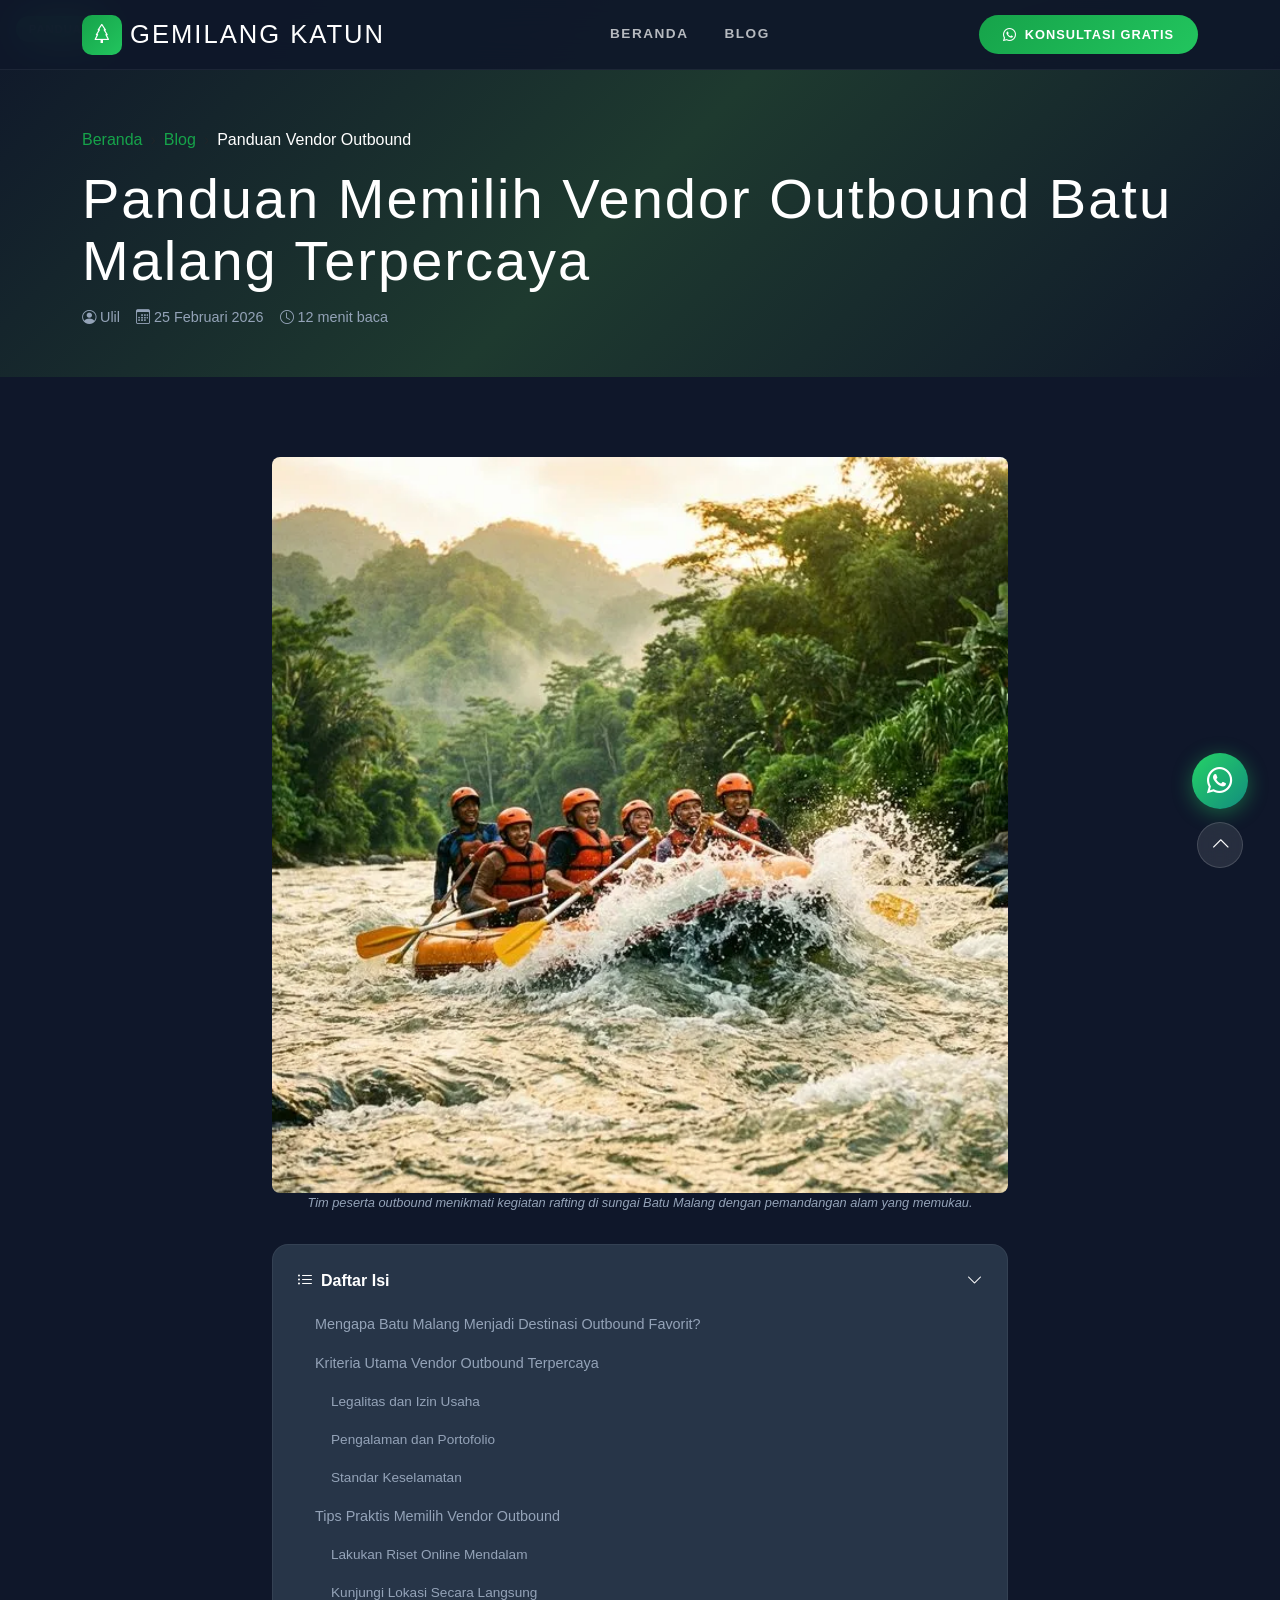
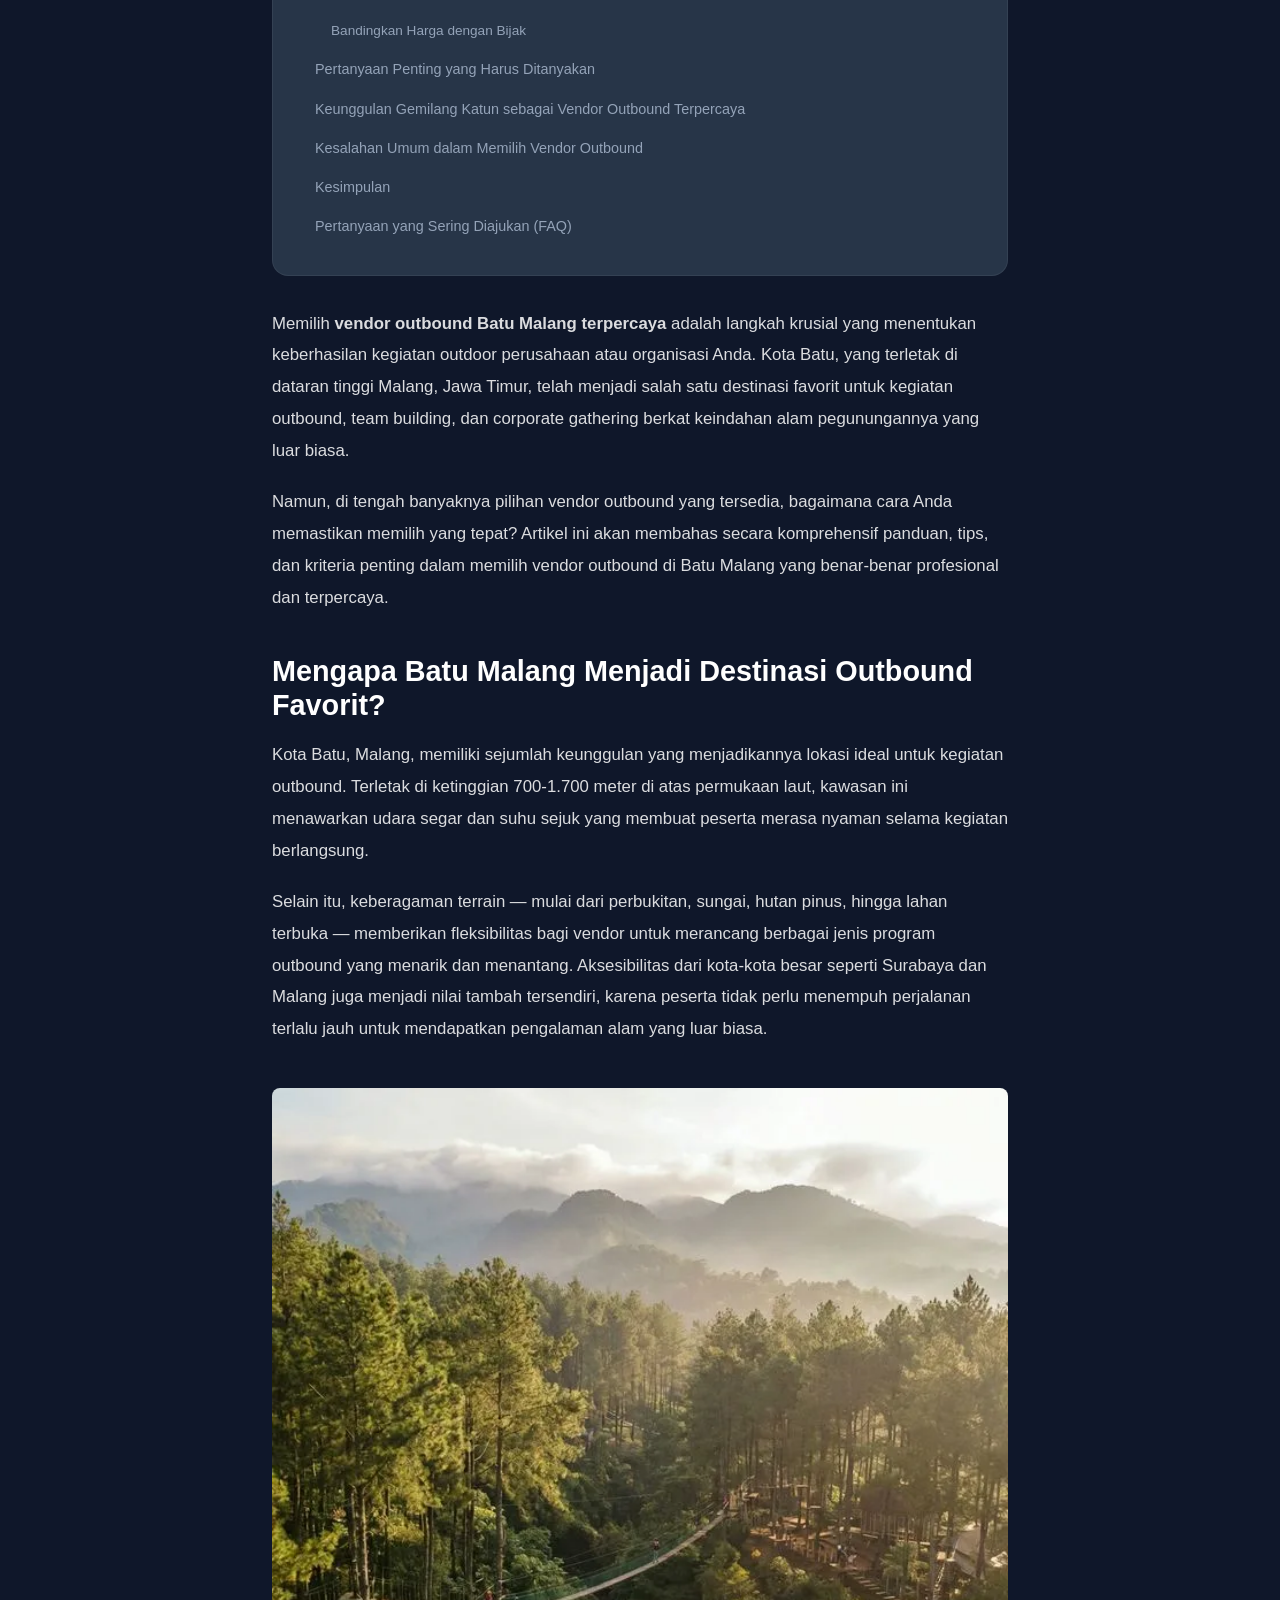
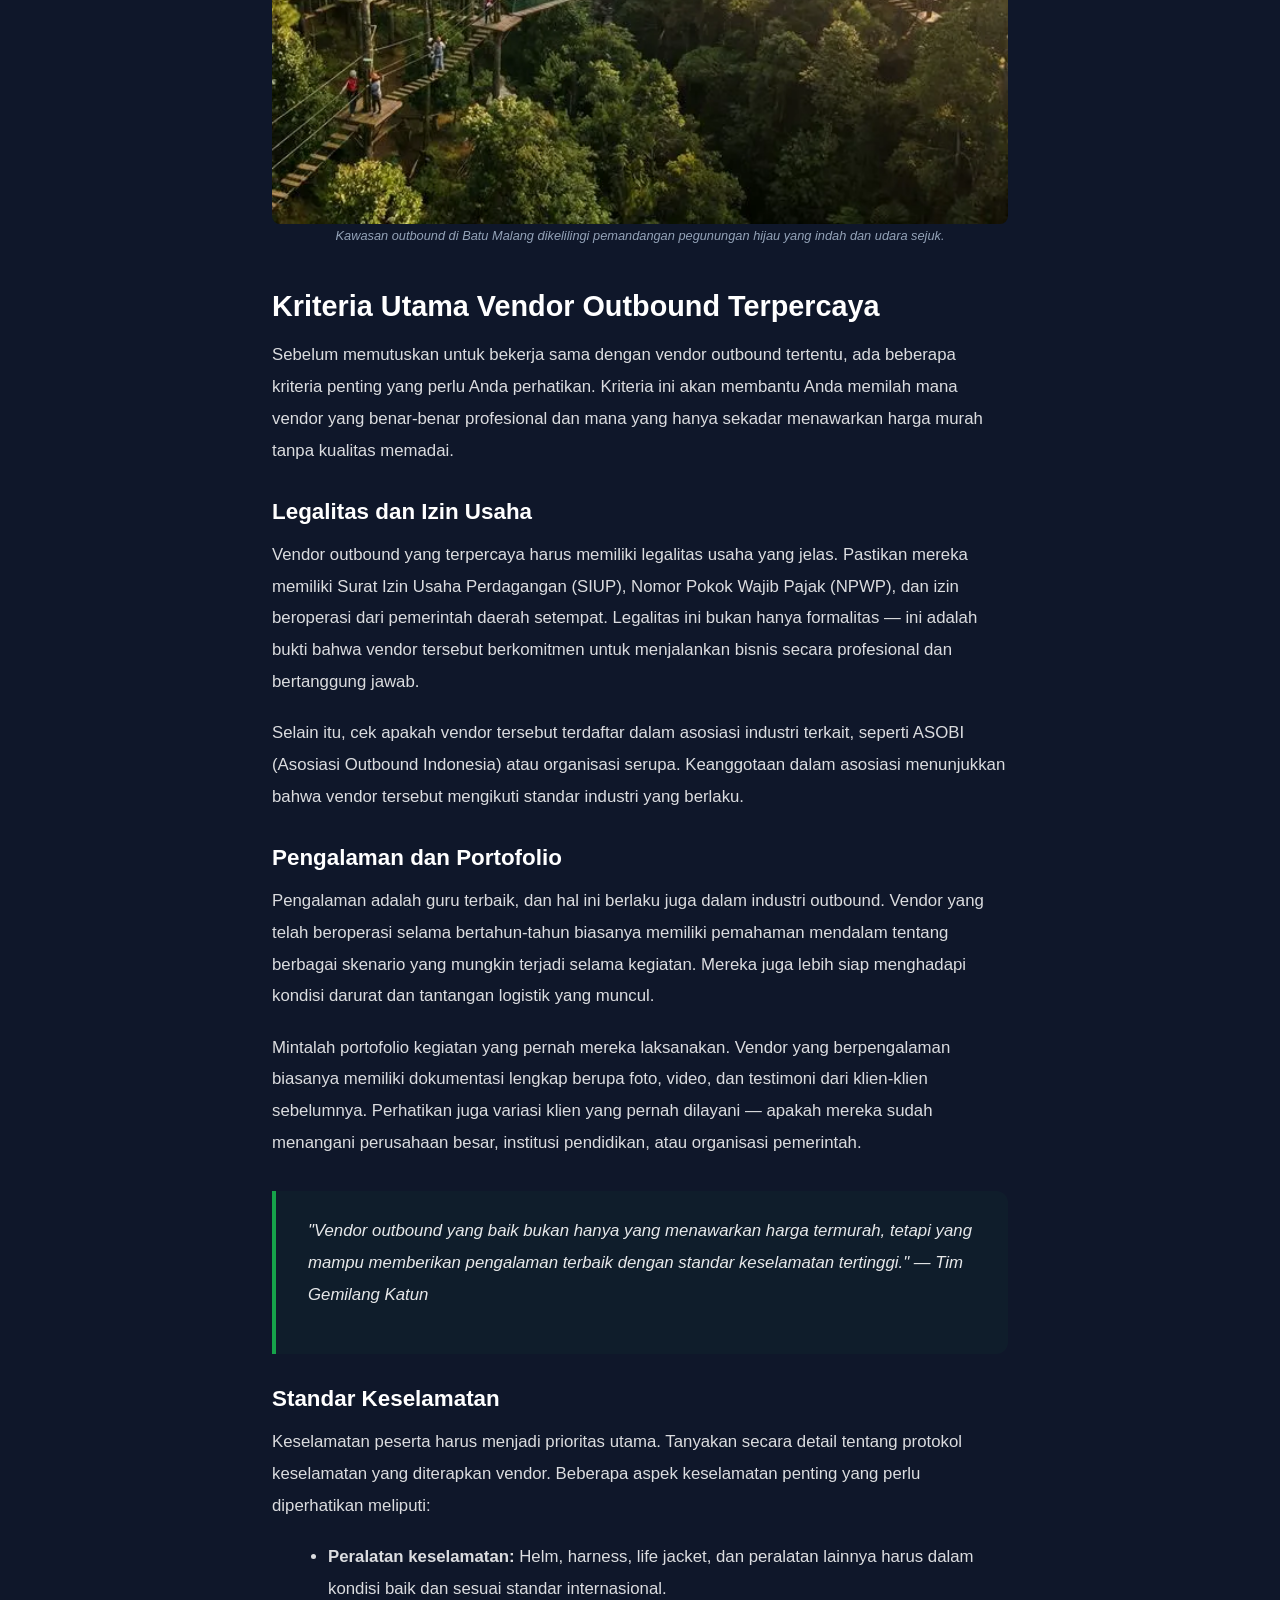
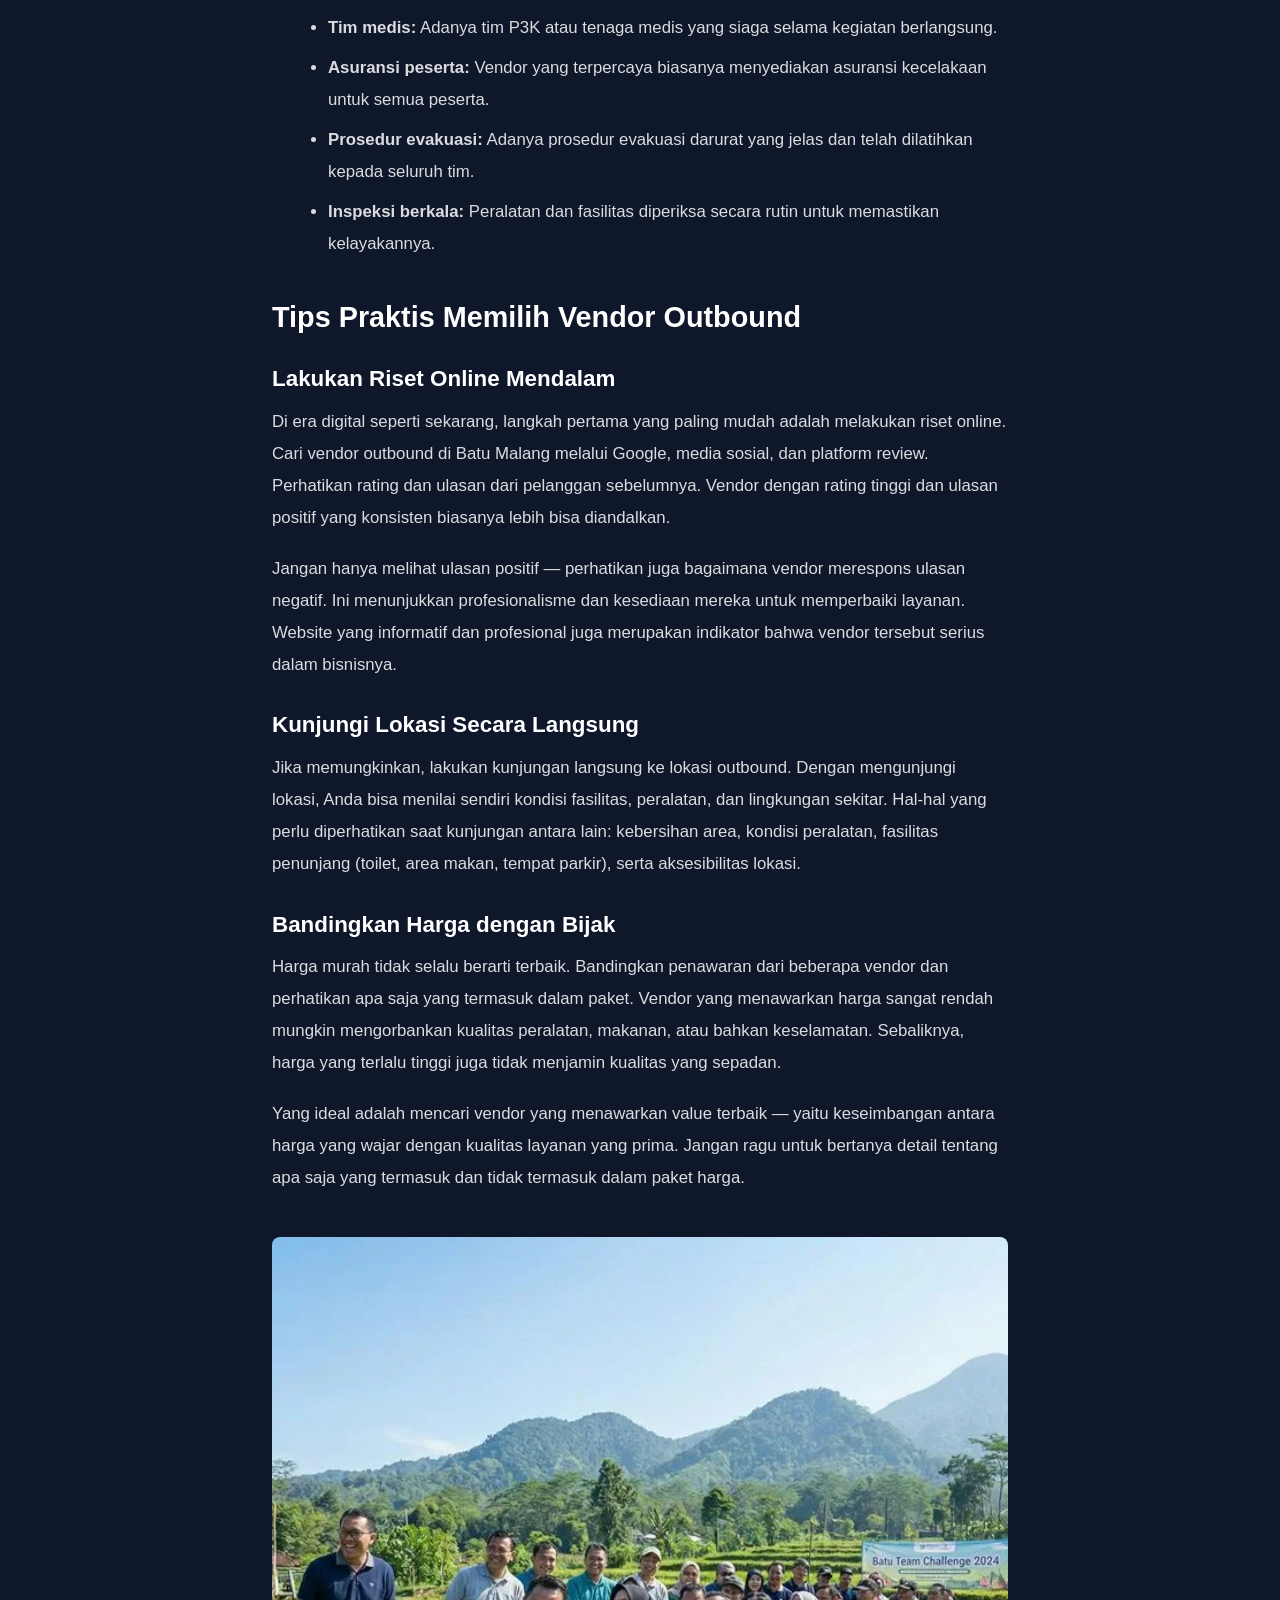
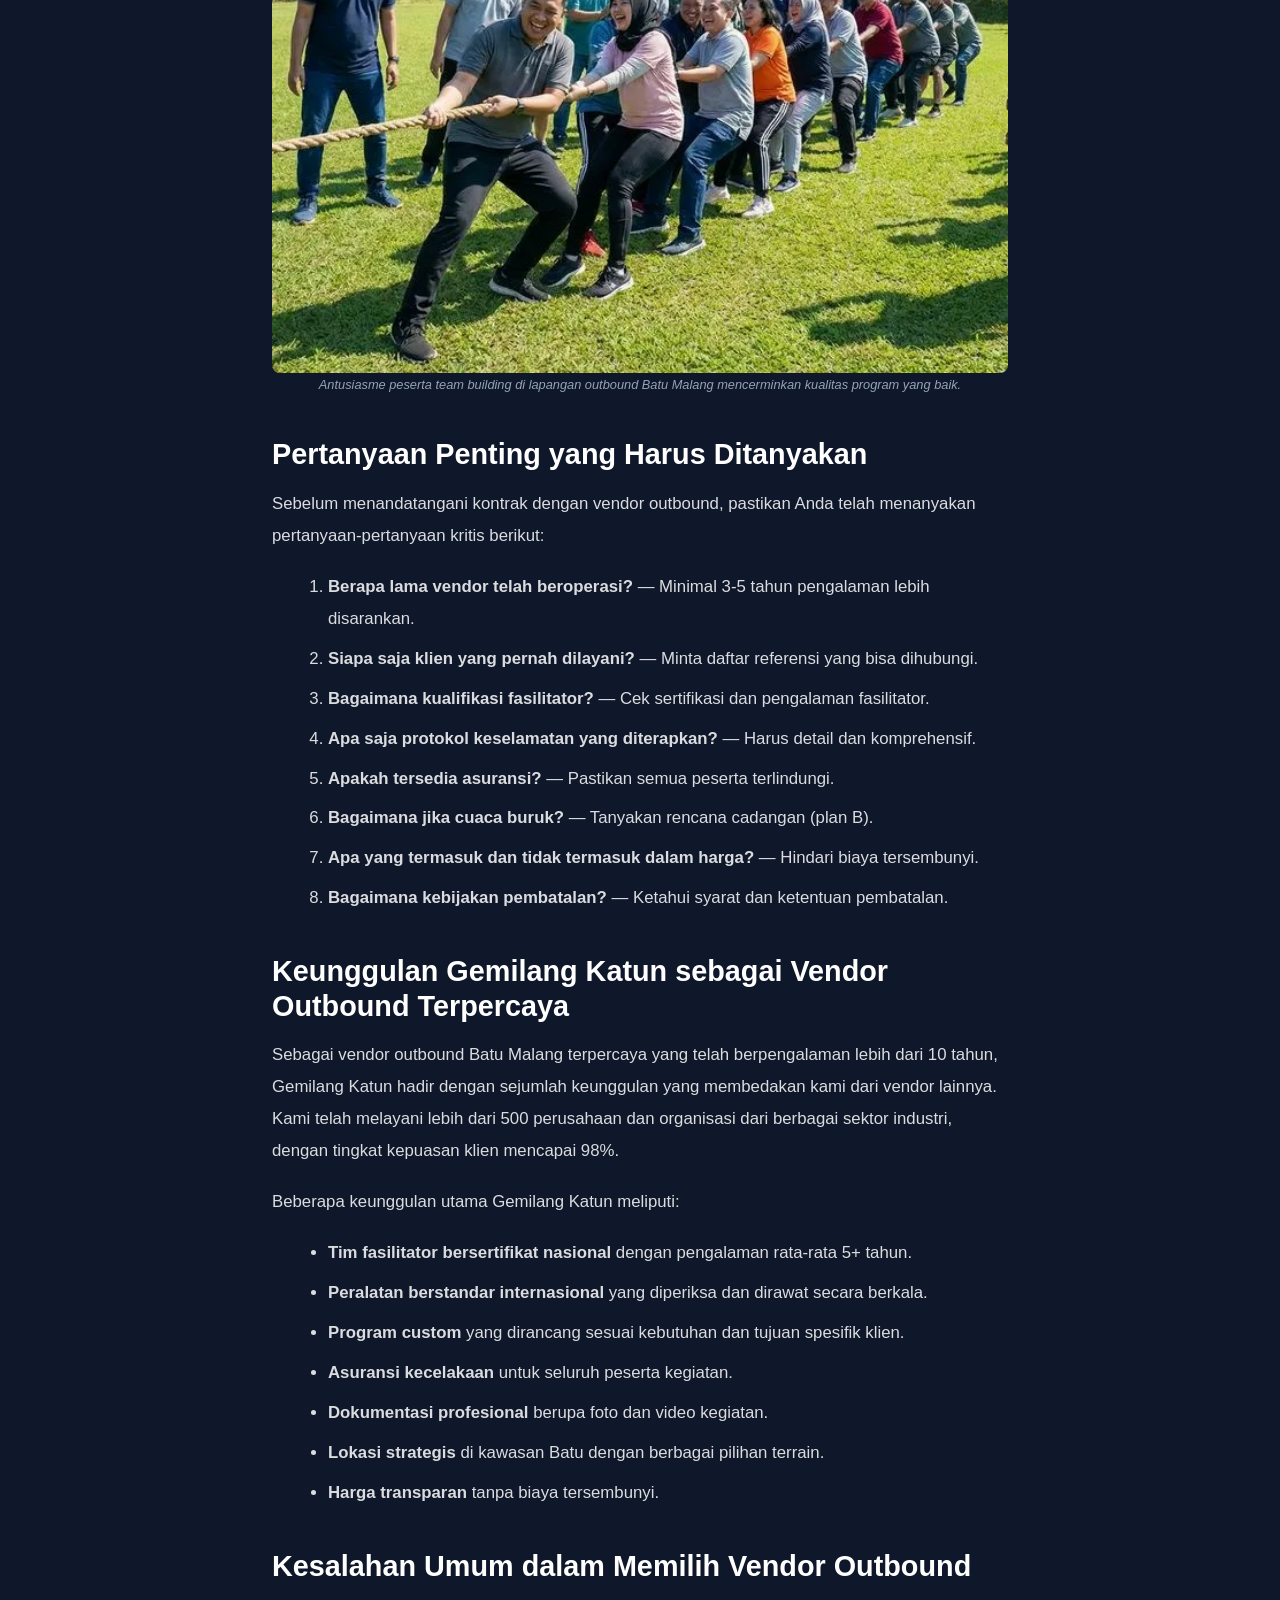
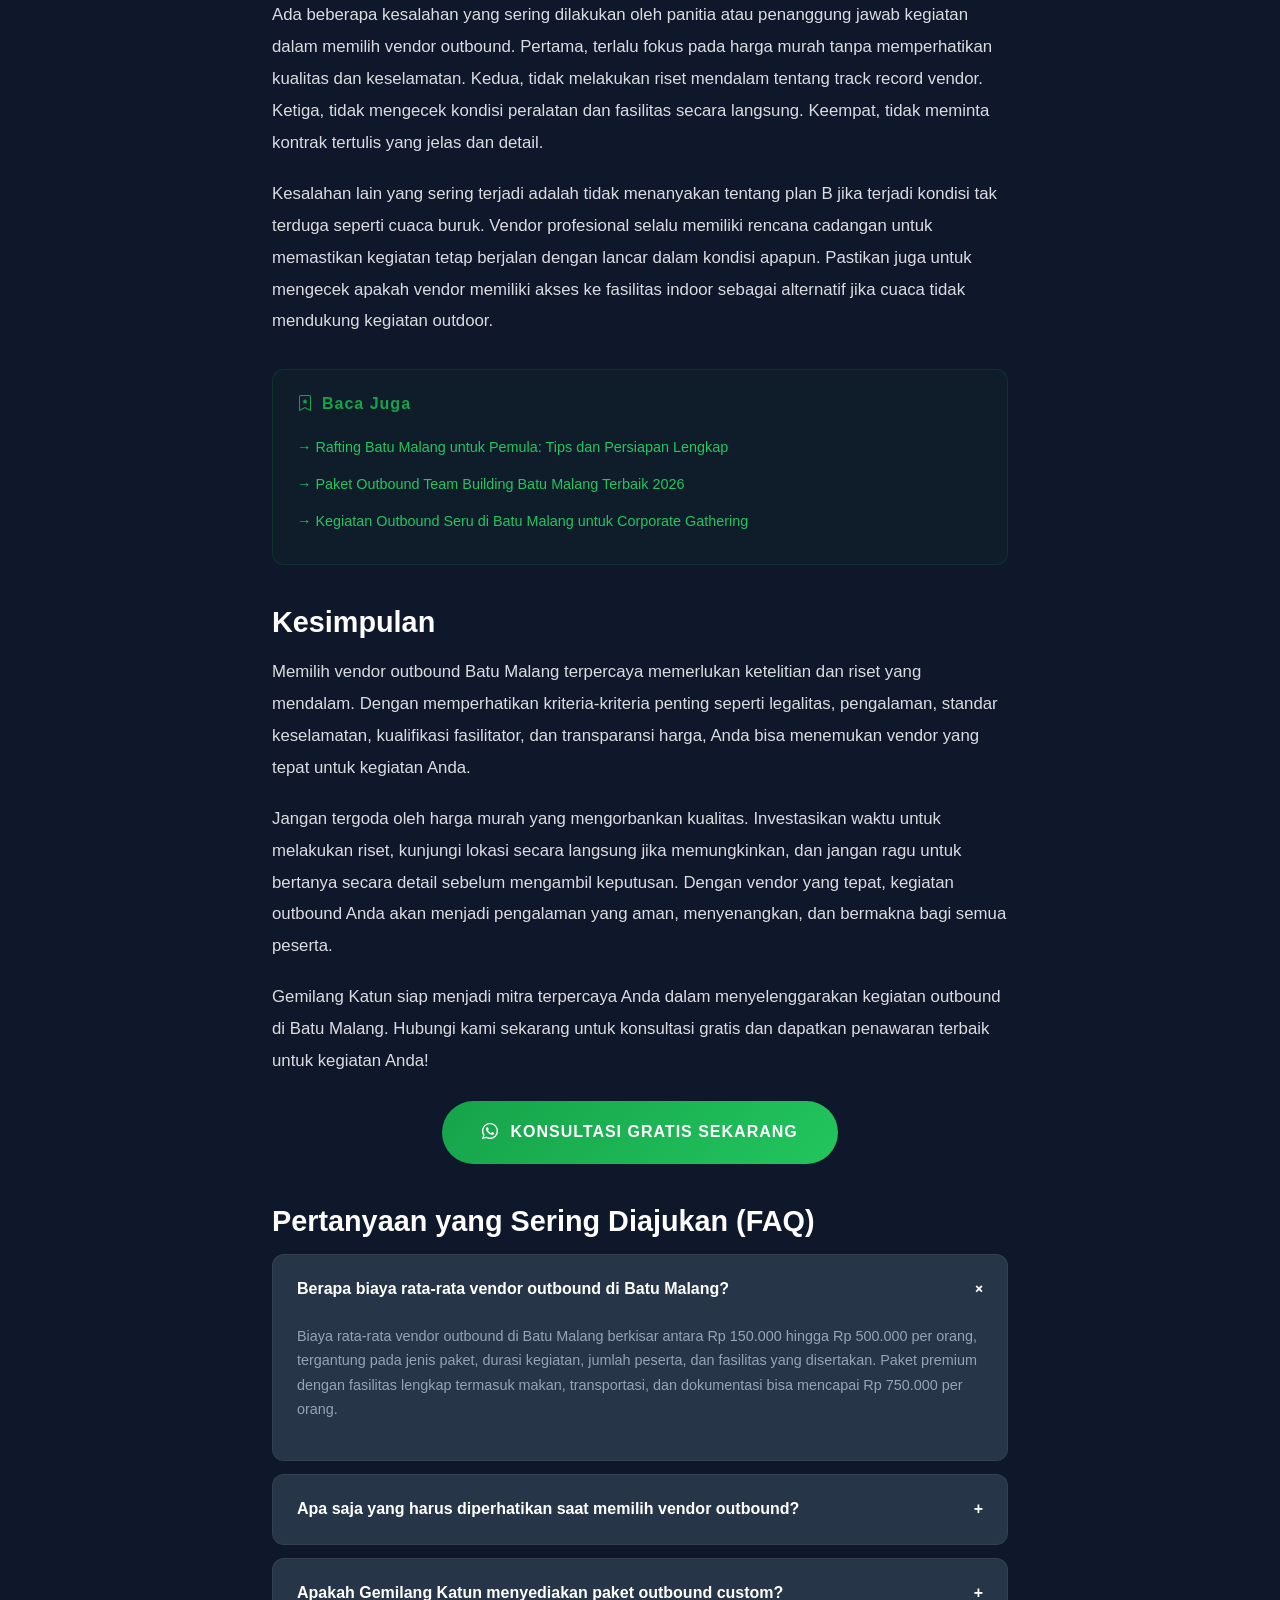
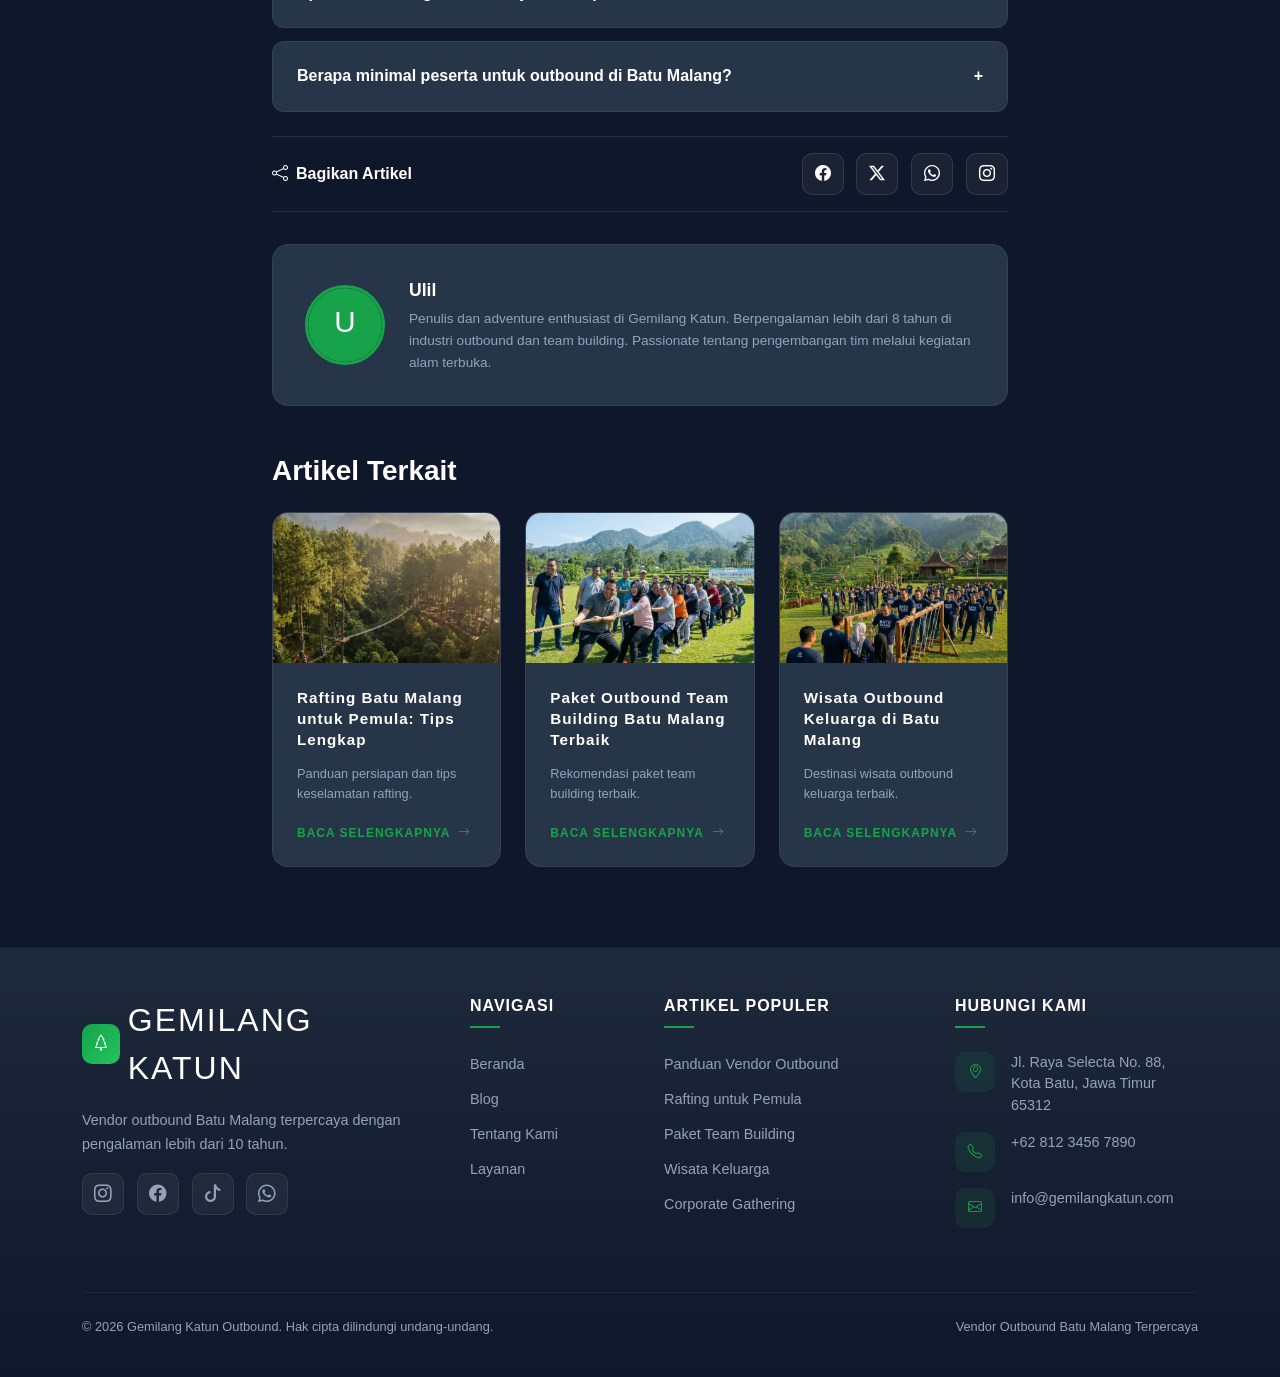
==== artikel-1.html @ b4374641 "Add files via upload" ====
﻿<!DOCTYPE html>
<html lang="id">

<head>
    <meta charset="UTF-8">
    <meta name="viewport" content="width=device-width, initial-scale=1.0">
    <meta http-equiv="X-UA-Compatible" content="IE=edge">

    <!-- SEO Meta -->
    <title>Panduan Memilih Vendor Outbound Batu Malang Terpercaya [2026] | Gemilang Katun</title>
    <meta name="description"
        content="Panduan lengkap memilih vendor outbound Batu Malang terpercaya. Tips, kriteria, dan rekomendasi agar kegiatan outbound Anda berjalan aman, seru, dan bermakna. Baca selengkapnya di sini.">
    <meta name="keywords"
        content="vendor outbound batu malang terpercaya, cara memilih vendor outbound, outbound batu malang, vendor outbound terpercaya malang, jasa outbound batu">
    <meta name="author" content="Ulil">
    <meta name="robots" content="index, follow, max-image-preview:large, max-snippet:-1">
    <link rel="canonical" href="https://gemilangkatun.com/artikel-1.html">

    <!-- Open Graph -->
    <meta property="og:type" content="article">
    <meta property="og:url" content="https://gemilangkatun.com/artikel-1.html">
    <meta property="og:title" content="Panduan Memilih Vendor Outbound Batu Malang Terpercaya [2026]">
    <meta property="og:description"
        content="Tips lengkap memilih vendor outbound terpercaya di Batu Malang. Kriteria, pertanyaan penting, dan rekomendasi terbaik.">
    <meta property="og:image" content="https://gemilangkatun.com/images/hero-rafting.webp">
    <meta property="og:image:width" content="1200">
    <meta property="og:image:height" content="630">
    <meta property="og:locale" content="id_ID">
    <meta property="og:site_name" content="Gemilang Katun Outbound">
    <meta property="article:published_time" content="2026-02-25T08:00:00+07:00">
    <meta property="article:modified_time" content="2026-02-25T08:00:00+07:00">
    <meta property="article:author" content="Ulil">
    <meta property="article:section" content="Panduan">
    <meta property="article:tag" content="vendor outbound batu malang terpercaya">

    <!-- Twitter Card -->
    <meta name="twitter:card" content="summary_large_image">
    <meta name="twitter:title" content="Panduan Memilih Vendor Outbound Batu Malang Terpercaya">
    <meta name="twitter:description"
        content="Tips lengkap dan kriteria memilih vendor outbound terpercaya di Batu Malang.">
    <meta name="twitter:image" content="https://gemilangkatun.com/images/hero-rafting.webp">

    <!-- GEO Tags -->
    <meta name="geo.region" content="ID-JI">
    <meta name="geo.placename" content="Batu, Malang, Jawa Timur">
    <meta name="geo.position" content="-7.8827;112.5285">
    <meta name="ICBM" content="-7.8827, 112.5285">

    <!-- Favicon -->
    <link rel="icon" type="image/svg+xml"
        href="data:image/svg+xml,%3Csvg xmlns='http://www.w3.org/2000/svg' viewBox='0 0 32 32'%3E%3Crect width='32' height='32' rx='8' fill='%2316a34a'/%3E%3Ctext x='16' y='22' font-size='18' text-anchor='middle' fill='white' font-family='Arial,sans-serif' font-weight='bold'%3EG%3C/text%3E%3C/svg%3E">

    <!-- Preconnect -->
    <link rel="preconnect" href="https://fonts.googleapis.com">
    <link rel="preconnect" href="https://fonts.gstatic.com" crossorigin>
    <link rel="preconnect" href="https://cdn.jsdelivr.net" crossorigin>

    <!-- Preload Critical CSS -->
    <link rel="preload" href="https://cdn.jsdelivr.net/npm/bootstrap@5.3.3/dist/css/bootstrap.min.css" as="style">
    <link rel="preload" href="css/style.css" as="style">

    <!-- Bootstrap 5 CSS -->
    <link href="https://cdn.jsdelivr.net/npm/bootstrap@5.3.3/dist/css/bootstrap.min.css" rel="stylesheet">
    <link href="https://cdn.jsdelivr.net/npm/bootstrap-icons@1.11.3/font/bootstrap-icons.min.css" rel="stylesheet">
    <link href="css/style.css" rel="stylesheet">

    <!-- JSON-LD Article -->
    <script type="application/ld+json">
    {
        "@context": "https://schema.org",
        "@type": "Article",
        "headline": "Panduan Memilih Vendor Outbound Batu Malang Terpercaya",
        "description": "Panduan lengkap memilih vendor outbound Batu Malang terpercaya dengan tips, kriteria, dan rekomendasi terbaik.",
        "image": "https://gemilangkatun.com/images/hero-rafting.webp",
        "author": { "@type": "Person", "name": "Ulil" },
        "publisher": {
            "@type": "Organization",
            "name": "Gemilang Katun Outbound",
            "logo": { "@type": "ImageObject", "url": "https://gemilangkatun.com/images/hero-rafting.webp" }
        },
        "datePublished": "2026-02-25",
        "dateModified": "2026-02-25",
        "mainEntityOfPage": { "@type": "WebPage", "@id": "https://gemilangkatun.com/artikel-1.html" }
    }
    </script>
    <script type="application/ld+json">
    {
        "@context": "https://schema.org",
        "@type": "FAQPage",
        "mainEntity": [
            {
                "@type": "Question",
                "name": "Berapa biaya rata-rata vendor outbound di Batu Malang?",
                "acceptedAnswer": { "@type": "Answer", "text": "Biaya rata-rata vendor outbound di Batu Malang berkisar antara Rp 150.000 hingga Rp 500.000 per orang, tergantung pada jenis paket, durasi kegiatan, dan fasilitas yang disertakan." }
            },
            {
                "@type": "Question",
                "name": "Apa saja yang harus diperhatikan saat memilih vendor outbound?",
                "acceptedAnswer": { "@type": "Answer", "text": "Hal-hal penting yang perlu diperhatikan meliputi: legalitas dan izin usaha, pengalaman dan portofolio, standar keselamatan, kualifikasi fasilitator, testimoni klien sebelumnya, serta transparansi harga." }
            },
            {
                "@type": "Question",
                "name": "Apakah Gemilang Katun menyediakan paket outbound custom?",
                "acceptedAnswer": { "@type": "Answer", "text": "Ya, Gemilang Katun menyediakan paket outbound custom yang bisa disesuaikan dengan kebutuhan, jumlah peserta, budget, dan tujuan kegiatan Anda." }
            },
            {
                "@type": "Question",
                "name": "Berapa minimal peserta untuk outbound di Batu Malang?",
                "acceptedAnswer": { "@type": "Answer", "text": "Minimal peserta outbound biasanya 20-30 orang. Namun, beberapa vendor seperti Gemilang Katun bisa melayani group kecil mulai dari 15 orang dengan paket khusus." }
            }
        ]
    }
    </script>
    <script type="application/ld+json">
    {
        "@context": "https://schema.org",
        "@type": "BreadcrumbList",
        "itemListElement": [
            { "@type": "ListItem", "position": 1, "name": "Beranda", "item": "https://gemilangkatun.com/" },
            { "@type": "ListItem", "position": 2, "name": "Blog", "item": "https://gemilangkatun.com/blog.html" },
            { "@type": "ListItem", "position": 3, "name": "Panduan Memilih Vendor Outbound Batu Malang Terpercaya", "item": "https://gemilangkatun.com/artikel-1.html" }
        ]
    }
    </script>
    <link rel="preload" href="images/hero-rafting.webp" as="image" fetchpriority="high">
</head>

<body>

    <!-- NAVBAR -->
    <nav class="navbar navbar-expand-lg navbar-dark navbar-custom fixed-top" id="mainNav">
        <div class="container">
            <a class="navbar-brand" href="index.html">
                <span class="brand-icon"><i class="bi bi-tree"></i></span>
                GEMILANG KATUN
            </a>
            <button class="navbar-toggler border-0" type="button" data-bs-toggle="offcanvas"
                data-bs-target="#mobileMenu" aria-controls="mobileMenu" aria-label="Menu navigasi">
                <span class="navbar-toggler-icon"></span>
            </button>
            <div class="collapse navbar-collapse justify-content-center" id="navbarNav">
                <ul class="navbar-nav align-items-center gap-1">
                    <li class="nav-item"><a class="nav-link" href="index.html">Beranda</a></li>
                    <li class="nav-item"><a class="nav-link" href="blog.html">Blog</a></li>
                </ul>
            </div>
            <div class="d-none d-lg-block">
                <a href="https://wa.me/6281234567890?text=Halo%20Gemilang%20Katun,%20saya%20ingin%20konsultasi%20tentang%20paket%20outbound"
                    class="btn btn-navbar-cta" target="_blank" rel="noopener noreferrer">
                    <i class="bi bi-whatsapp"></i> Konsultasi Gratis
                </a>
            </div>
        </div>
    </nav>
    <div class="offcanvas offcanvas-end" tabindex="-1" id="mobileMenu" aria-labelledby="mobileMenuLabel">
        <div class="offcanvas-header">
            <h5 class="offcanvas-title text-white" id="mobileMenuLabel">Menu</h5>
            <button type="button" class="btn-close btn-close-white" data-bs-dismiss="offcanvas"
                aria-label="Tutup"></button>
        </div>
        <div class="offcanvas-body">
            <ul class="navbar-nav">
                <li class="nav-item"><a class="nav-link" href="index.html">Beranda</a></li>
                <li class="nav-item"><a class="nav-link" href="blog.html">Blog</a></li>
            </ul>
            <div class="mt-4">
                <a href="https://wa.me/6281234567890?text=Halo%20Gemilang%20Katun,%20saya%20ingin%20konsultasi"
                    class="btn btn-navbar-cta w-100 justify-content-center" target="_blank" rel="noopener noreferrer">
                    <i class="bi bi-whatsapp"></i> Konsultasi Gratis
                </a>
            </div>
        </div>
    </div>

    <!-- BREADCRUMB -->
    <section class="article-hero">
        <div class="container">
            <nav aria-label="breadcrumb">
                <ol class="breadcrumb mb-3" style="--bs-breadcrumb-divider:'›';">
                    <li class="breadcrumb-item"><a href="index.html" class="text-decoration-none"
                            style="color:var(--primary);">Beranda</a></li>
                    <li class="breadcrumb-item"><a href="blog.html" class="text-decoration-none"
                            style="color:var(--primary);">Blog</a></li>
                    <li class="breadcrumb-item active text-white" aria-current="page">Panduan Vendor Outbound</li>
                </ol>
            </nav>
            <span class="article-card-tag mb-3 d-inline-block">Panduan</span>
            <h1 class="section-title mb-3" style="font-size:clamp(1.5rem,5vw,3.5rem);">Panduan Memilih Vendor Outbound
                Batu Malang Terpercaya</h1>
            <div class="d-flex flex-wrap gap-3 align-items-center" style="color:var(--text-muted);font-size:0.9rem;">
                <span><i class="bi bi-person-circle me-1"></i>Ulil</span>
                <span><i class="bi bi-calendar3 me-1"></i>25 Februari 2026</span>
                <span><i class="bi bi-clock me-1"></i>12 menit baca</span>
            </div>
        </div>
    </section>

    <!-- ARTICLE CONTENT -->
    <section class="section-dark">
        <div class="container">
            <div class="row justify-content-center">
                <div class="col-lg-8">
                    <!-- Featured Image -->
                    <img src="images/hero-rafting.webp"
                        alt="Tim outbound sedang melakukan kegiatan rafting seru di sungai Batu Malang dengan pemandangan hijau"
                        class="w-100 rounded-3 mb-2" width="800" height="450" loading="eager">
                    <p class="img-caption">Tim peserta outbound menikmati kegiatan rafting di sungai Batu Malang dengan
                        pemandangan alam yang memukau.</p>

                    <!-- TOC -->
                    <div class="toc-container" id="tocContainer">
                        <button class="toc-toggle" id="tocToggle">
                            <span><i class="bi bi-list-ul me-2"></i>Daftar Isi</span>
                            <i class="bi bi-chevron-down" id="tocIcon"></i>
                        </button>
                        <ul class="toc-list" id="tocList">
                            <!-- Generated by JS -->
                        </ul>
                    </div>

                    <!-- Article Body -->
                    <div class="article-content">
                        <p>Memilih <strong>vendor outbound Batu Malang terpercaya</strong> adalah langkah krusial yang
                            menentukan keberhasilan kegiatan outdoor perusahaan atau organisasi Anda. Kota Batu, yang
                            terletak di dataran tinggi Malang, Jawa Timur, telah menjadi salah satu destinasi favorit
                            untuk kegiatan outbound, team building, dan corporate gathering berkat keindahan alam
                            pegunungannya yang luar biasa.</p>

                        <p>Namun, di tengah banyaknya pilihan vendor outbound yang tersedia, bagaimana cara Anda
                            memastikan memilih yang tepat? Artikel ini akan membahas secara komprehensif panduan, tips,
                            dan kriteria penting dalam memilih vendor outbound di Batu Malang yang benar-benar
                            profesional dan terpercaya.</p>

                        <h2 id="mengapa-batu-malang">Mengapa Batu Malang Menjadi Destinasi Outbound Favorit?</h2>

                        <p>Kota Batu, Malang, memiliki sejumlah keunggulan yang menjadikannya lokasi ideal untuk
                            kegiatan outbound. Terletak di ketinggian 700-1.700 meter di atas permukaan laut, kawasan
                            ini menawarkan udara segar dan suhu sejuk yang membuat peserta merasa nyaman selama kegiatan
                            berlangsung.</p>

                        <p>Selain itu, keberagaman terrain — mulai dari perbukitan, sungai, hutan pinus, hingga lahan
                            terbuka — memberikan fleksibilitas bagi vendor untuk merancang berbagai jenis program
                            outbound yang menarik dan menantang. Aksesibilitas dari kota-kota besar seperti Surabaya dan
                            Malang juga menjadi nilai tambah tersendiri, karena peserta tidak perlu menempuh perjalanan
                            terlalu jauh untuk mendapatkan pengalaman alam yang luar biasa.</p>

                        <img src="images/artikel-outbound.webp"
                            alt="Lokasi outbound di Batu Malang dengan pemandangan pegunungan dan pepohonan hijau"
                            class="w-100 rounded-3 mb-2" width="800" height="400" loading="lazy">
                        <p class="img-caption">Kawasan outbound di Batu Malang dikelilingi pemandangan pegunungan hijau
                            yang indah dan udara sejuk.</p>

                        <h2 id="kriteria-vendor">Kriteria Utama Vendor Outbound Terpercaya</h2>

                        <p>Sebelum memutuskan untuk bekerja sama dengan vendor outbound tertentu, ada beberapa kriteria
                            penting yang perlu Anda perhatikan. Kriteria ini akan membantu Anda memilah mana vendor yang
                            benar-benar profesional dan mana yang hanya sekadar menawarkan harga murah tanpa kualitas
                            memadai.</p>

                        <h3 id="legalitas-izin">Legalitas dan Izin Usaha</h3>

                        <p>Vendor outbound yang terpercaya harus memiliki legalitas usaha yang jelas. Pastikan mereka
                            memiliki Surat Izin Usaha Perdagangan (SIUP), Nomor Pokok Wajib Pajak (NPWP), dan izin
                            beroperasi dari pemerintah daerah setempat. Legalitas ini bukan hanya formalitas — ini
                            adalah bukti bahwa vendor tersebut berkomitmen untuk menjalankan bisnis secara profesional
                            dan bertanggung jawab.</p>

                        <p>Selain itu, cek apakah vendor tersebut terdaftar dalam asosiasi industri terkait, seperti
                            ASOBI (Asosiasi Outbound Indonesia) atau organisasi serupa. Keanggotaan dalam asosiasi
                            menunjukkan bahwa vendor tersebut mengikuti standar industri yang berlaku.</p>

                        <h3 id="pengalaman-portofolio">Pengalaman dan Portofolio</h3>

                        <p>Pengalaman adalah guru terbaik, dan hal ini berlaku juga dalam industri outbound. Vendor yang
                            telah beroperasi selama bertahun-tahun biasanya memiliki pemahaman mendalam tentang berbagai
                            skenario yang mungkin terjadi selama kegiatan. Mereka juga lebih siap menghadapi kondisi
                            darurat dan tantangan logistik yang muncul.</p>

                        <p>Mintalah portofolio kegiatan yang pernah mereka laksanakan. Vendor yang berpengalaman
                            biasanya memiliki dokumentasi lengkap berupa foto, video, dan testimoni dari klien-klien
                            sebelumnya. Perhatikan juga variasi klien yang pernah dilayani — apakah mereka sudah
                            menangani perusahaan besar, institusi pendidikan, atau organisasi pemerintah.</p>

                        <blockquote>
                            <p>"Vendor outbound yang baik bukan hanya yang menawarkan harga termurah, tetapi yang mampu
                                memberikan pengalaman terbaik dengan standar keselamatan tertinggi." — Tim Gemilang
                                Katun</p>
                        </blockquote>

                        <h3 id="standar-keselamatan">Standar Keselamatan</h3>

                        <p>Keselamatan peserta harus menjadi prioritas utama. Tanyakan secara detail tentang protokol
                            keselamatan yang diterapkan vendor. Beberapa aspek keselamatan penting yang perlu
                            diperhatikan meliputi:</p>

                        <ul>
                            <li><strong>Peralatan keselamatan:</strong> Helm, harness, life jacket, dan peralatan
                                lainnya harus dalam kondisi baik dan sesuai standar internasional.</li>
                            <li><strong>Tim medis:</strong> Adanya tim P3K atau tenaga medis yang siaga selama kegiatan
                                berlangsung.</li>
                            <li><strong>Asuransi peserta:</strong> Vendor yang terpercaya biasanya menyediakan asuransi
                                kecelakaan untuk semua peserta.</li>
                            <li><strong>Prosedur evakuasi:</strong> Adanya prosedur evakuasi darurat yang jelas dan
                                telah dilatihkan kepada seluruh tim.</li>
                            <li><strong>Inspeksi berkala:</strong> Peralatan dan fasilitas diperiksa secara rutin untuk
                                memastikan kelayakannya.</li>
                        </ul>

                        <h2 id="tips-memilih">Tips Praktis Memilih Vendor Outbound</h2>

                        <h3 id="riset-online">Lakukan Riset Online Mendalam</h3>

                        <p>Di era digital seperti sekarang, langkah pertama yang paling mudah adalah melakukan riset
                            online. Cari vendor outbound di Batu Malang melalui Google, media sosial, dan platform
                            review. Perhatikan rating dan ulasan dari pelanggan sebelumnya. Vendor dengan rating tinggi
                            dan ulasan positif yang konsisten biasanya lebih bisa diandalkan.</p>

                        <p>Jangan hanya melihat ulasan positif — perhatikan juga bagaimana vendor merespons ulasan
                            negatif. Ini menunjukkan profesionalisme dan kesediaan mereka untuk memperbaiki layanan.
                            Website yang informatif dan profesional juga merupakan indikator bahwa vendor tersebut
                            serius dalam bisnisnya.</p>

                        <h3 id="kunjungi-lokasi">Kunjungi Lokasi Secara Langsung</h3>

                        <p>Jika memungkinkan, lakukan kunjungan langsung ke lokasi outbound. Dengan mengunjungi lokasi,
                            Anda bisa menilai sendiri kondisi fasilitas, peralatan, dan lingkungan sekitar. Hal-hal yang
                            perlu diperhatikan saat kunjungan antara lain: kebersihan area, kondisi peralatan, fasilitas
                            penunjang (toilet, area makan, tempat parkir), serta aksesibilitas lokasi.</p>

                        <h3 id="bandingkan-harga">Bandingkan Harga dengan Bijak</h3>

                        <p>Harga murah tidak selalu berarti terbaik. Bandingkan penawaran dari beberapa vendor dan
                            perhatikan apa saja yang termasuk dalam paket. Vendor yang menawarkan harga sangat rendah
                            mungkin mengorbankan kualitas peralatan, makanan, atau bahkan keselamatan. Sebaliknya, harga
                            yang terlalu tinggi juga tidak menjamin kualitas yang sepadan.</p>

                        <p>Yang ideal adalah mencari vendor yang menawarkan value terbaik — yaitu keseimbangan antara
                            harga yang wajar dengan kualitas layanan yang prima. Jangan ragu untuk bertanya detail
                            tentang apa saja yang termasuk dan tidak termasuk dalam paket harga.</p>

                        <img src="images/artikel-teambuilding.webp"
                            alt="Peserta outbound team building bersemangat di lapangan terbuka Batu Malang"
                            class="w-100 rounded-3 mb-2" width="800" height="400" loading="lazy">
                        <p class="img-caption">Antusiasme peserta team building di lapangan outbound Batu Malang
                            mencerminkan kualitas program yang baik.</p>

                        <h2 id="pertanyaan-penting">Pertanyaan Penting yang Harus Ditanyakan</h2>

                        <p>Sebelum menandatangani kontrak dengan vendor outbound, pastikan Anda telah menanyakan
                            pertanyaan-pertanyaan kritis berikut:</p>

                        <ol>
                            <li><strong>Berapa lama vendor telah beroperasi?</strong> — Minimal 3-5 tahun pengalaman
                                lebih disarankan.</li>
                            <li><strong>Siapa saja klien yang pernah dilayani?</strong> — Minta daftar referensi yang
                                bisa dihubungi.</li>
                            <li><strong>Bagaimana kualifikasi fasilitator?</strong> — Cek sertifikasi dan pengalaman
                                fasilitator.</li>
                            <li><strong>Apa saja protokol keselamatan yang diterapkan?</strong> — Harus detail dan
                                komprehensif.</li>
                            <li><strong>Apakah tersedia asuransi?</strong> — Pastikan semua peserta terlindungi.</li>
                            <li><strong>Bagaimana jika cuaca buruk?</strong> — Tanyakan rencana cadangan (plan B).</li>
                            <li><strong>Apa yang termasuk dan tidak termasuk dalam harga?</strong> — Hindari biaya
                                tersembunyi.</li>
                            <li><strong>Bagaimana kebijakan pembatalan?</strong> — Ketahui syarat dan ketentuan
                                pembatalan.</li>
                        </ol>

                        <h2 id="keunggulan-gemilang-katun">Keunggulan Gemilang Katun sebagai Vendor Outbound Terpercaya
                        </h2>

                        <p>Sebagai vendor outbound Batu Malang terpercaya yang telah berpengalaman lebih dari 10 tahun,
                            Gemilang Katun hadir dengan sejumlah keunggulan yang membedakan kami dari vendor lainnya.
                            Kami telah melayani lebih dari 500 perusahaan dan organisasi dari berbagai sektor industri,
                            dengan tingkat kepuasan klien mencapai 98%.</p>

                        <p>Beberapa keunggulan utama Gemilang Katun meliputi:</p>

                        <ul>
                            <li><strong>Tim fasilitator bersertifikat nasional</strong> dengan pengalaman rata-rata 5+
                                tahun.</li>
                            <li><strong>Peralatan berstandar internasional</strong> yang diperiksa dan dirawat secara
                                berkala.</li>
                            <li><strong>Program custom</strong> yang dirancang sesuai kebutuhan dan tujuan spesifik
                                klien.</li>
                            <li><strong>Asuransi kecelakaan</strong> untuk seluruh peserta kegiatan.</li>
                            <li><strong>Dokumentasi profesional</strong> berupa foto dan video kegiatan.</li>
                            <li><strong>Lokasi strategis</strong> di kawasan Batu dengan berbagai pilihan terrain.</li>
                            <li><strong>Harga transparan</strong> tanpa biaya tersembunyi.</li>
                        </ul>

                        <h2 id="kesalahan-umum">Kesalahan Umum dalam Memilih Vendor Outbound</h2>

                        <p>Ada beberapa kesalahan yang sering dilakukan oleh panitia atau penanggung jawab kegiatan
                            dalam memilih vendor outbound. Pertama, terlalu fokus pada harga murah tanpa memperhatikan
                            kualitas dan keselamatan. Kedua, tidak melakukan riset mendalam tentang track record vendor.
                            Ketiga, tidak mengecek kondisi peralatan dan fasilitas secara langsung. Keempat, tidak
                            meminta kontrak tertulis yang jelas dan detail.</p>

                        <p>Kesalahan lain yang sering terjadi adalah tidak menanyakan tentang plan B jika terjadi
                            kondisi tak terduga seperti cuaca buruk. Vendor profesional selalu memiliki rencana cadangan
                            untuk memastikan kegiatan tetap berjalan dengan lancar dalam kondisi apapun. Pastikan juga
                            untuk mengecek apakah vendor memiliki akses ke fasilitas indoor sebagai alternatif jika
                            cuaca tidak mendukung kegiatan outdoor.</p>

                        <!-- Baca Juga -->
                        <div class="baca-juga">
                            <h4><i class="bi bi-bookmark-star me-2"></i>Baca Juga</h4>
                            <a href="artikel-2.html">→ Rafting Batu Malang untuk Pemula: Tips dan Persiapan Lengkap</a>
                            <a href="artikel-3.html">→ Paket Outbound Team Building Batu Malang Terbaik 2026</a>
                            <a href="artikel-5.html">→ Kegiatan Outbound Seru di Batu Malang untuk Corporate
                                Gathering</a>
                        </div>

                        <h2 id="kesimpulan">Kesimpulan</h2>

                        <p>Memilih vendor outbound Batu Malang terpercaya memerlukan ketelitian dan riset yang mendalam.
                            Dengan memperhatikan kriteria-kriteria penting seperti legalitas, pengalaman, standar
                            keselamatan, kualifikasi fasilitator, dan transparansi harga, Anda bisa menemukan vendor
                            yang tepat untuk kegiatan Anda.</p>

                        <p>Jangan tergoda oleh harga murah yang mengorbankan kualitas. Investasikan waktu untuk
                            melakukan riset, kunjungi lokasi secara langsung jika memungkinkan, dan jangan ragu untuk
                            bertanya secara detail sebelum mengambil keputusan. Dengan vendor yang tepat, kegiatan
                            outbound Anda akan menjadi pengalaman yang aman, menyenangkan, dan bermakna bagi semua
                            peserta.</p>

                        <p>Gemilang Katun siap menjadi mitra terpercaya Anda dalam menyelenggarakan kegiatan outbound di
                            Batu Malang. Hubungi kami sekarang untuk konsultasi gratis dan dapatkan penawaran terbaik
                            untuk kegiatan Anda!</p>

                        <div class="text-center my-4">
                            <a href="https://wa.me/6281234567890?text=Halo%20Gemilang%20Katun,%20saya%20tertarik%20paket%20outbound%20setelah%20membaca%20artikel"
                                class="btn-hero-primary" target="_blank" rel="noopener noreferrer">
                                <i class="bi bi-whatsapp"></i> Konsultasi Gratis Sekarang
                            </a>
                        </div>

                        <!-- FAQ -->
                        <h2 id="faq">Pertanyaan yang Sering Diajukan (FAQ)</h2>

                        <div class="faq-item active">
                            <button class="faq-question" onclick="toggleFaq(this)">
                                Berapa biaya rata-rata vendor outbound di Batu Malang?
                                <span class="faq-icon">+</span>
                            </button>
                            <div class="faq-answer">
                                <p>Biaya rata-rata vendor outbound di Batu Malang berkisar antara Rp 150.000 hingga Rp
                                    500.000 per orang, tergantung pada jenis paket, durasi kegiatan, jumlah peserta, dan
                                    fasilitas yang disertakan. Paket premium dengan fasilitas lengkap termasuk makan,
                                    transportasi, dan dokumentasi bisa mencapai Rp 750.000 per orang.</p>
                            </div>
                        </div>
                        <div class="faq-item">
                            <button class="faq-question" onclick="toggleFaq(this)">
                                Apa saja yang harus diperhatikan saat memilih vendor outbound?
                                <span class="faq-icon">+</span>
                            </button>
                            <div class="faq-answer">
                                <p>Hal-hal penting yang perlu diperhatikan meliputi: legalitas dan izin usaha,
                                    pengalaman dan portofolio, standar keselamatan, kualifikasi fasilitator, testimoni
                                    klien sebelumnya, serta transparansi harga. Pastikan juga vendor memiliki asuransi
                                    untuk peserta dan rencana cadangan untuk kondisi darurat.</p>
                            </div>
                        </div>
                        <div class="faq-item">
                            <button class="faq-question" onclick="toggleFaq(this)">
                                Apakah Gemilang Katun menyediakan paket outbound custom?
                                <span class="faq-icon">+</span>
                            </button>
                            <div class="faq-answer">
                                <p>Ya, Gemilang Katun menyediakan paket outbound custom yang disesuaikan dengan
                                    kebutuhan, jumlah peserta, budget, dan tujuan kegiatan Anda. Tim kami akan
                                    berkonsultasi dengan Anda untuk merancang program yang paling sesuai.</p>
                            </div>
                        </div>
                        <div class="faq-item">
                            <button class="faq-question" onclick="toggleFaq(this)">
                                Berapa minimal peserta untuk outbound di Batu Malang?
                                <span class="faq-icon">+</span>
                            </button>
                            <div class="faq-answer">
                                <p>Minimal peserta outbound biasanya 20-30 orang untuk mendapatkan harga optimal. Namun,
                                    Gemilang Katun bisa melayani group kecil mulai dari 15 orang dengan paket khusus
                                    yang tetap berkualitas.</p>
                            </div>
                        </div>
                    </div>

                    <!-- Share Buttons -->
                    <div class="d-flex align-items-center justify-content-between flex-wrap gap-3 my-4 py-3 border-top border-bottom"
                        style="border-color:rgba(255,255,255,0.1)!important;">
                        <span class="fw-bold text-white"><i class="bi bi-share me-2"></i>Bagikan Artikel</span>
                        <div class="share-buttons">
                            <a href="#" class="btn-share facebook" onclick="shareToFacebook()"
                                title="Bagikan ke Facebook"><i class="bi bi-facebook"></i></a>
                            <a href="#" class="btn-share twitter" onclick="shareToTwitter()"
                                title="Bagikan ke Twitter/X"><i class="bi bi-twitter-x"></i></a>
                            <a href="#" class="btn-share whatsapp" onclick="shareToWhatsApp()"
                                title="Bagikan ke WhatsApp"><i class="bi bi-whatsapp"></i></a>
                            <a href="#" class="btn-share instagram" onclick="shareToInstagram()"
                                title="Bagikan ke Instagram"><i class="bi bi-instagram"></i></a>
                        </div>
                    </div>

                    <!-- Author Box -->
                    <div class="author-box">
                        <img src="data:image/svg+xml,%3Csvg xmlns='http://www.w3.org/2000/svg' viewBox='0 0 100 100'%3E%3Ccircle cx='50' cy='50' r='50' fill='%2316a34a'/%3E%3Ctext x='50' y='60' font-size='40' text-anchor='middle' fill='white' font-family='Arial'%3EU%3C/text%3E%3C/svg%3E"
                            alt="Ulil - Penulis artikel outbound Batu Malang" class="author-avatar" width="80"
                            height="80">
                        <div>
                            <p class="author-name">Ulil</p>
                            <p class="author-bio">Penulis dan adventure enthusiast di Gemilang Katun. Berpengalaman
                                lebih dari 8 tahun di industri outbound dan team building. Passionate tentang
                                pengembangan tim melalui kegiatan alam terbuka.</p>
                        </div>
                    </div>

                    <!-- Artikel Terkait -->
                    <h3 class="mt-5 mb-4 text-white fw-bold"
                        style="font-family:var(--font-body);letter-spacing:normal;">Artikel Terkait</h3>
                    <div class="row g-4">
                        <div class="col-md-4">
                            <article class="article-card">
                                <div class="article-card-img" style="height:150px;">
                                    <img src="images/artikel-outbound.png" alt="Rafting Batu Malang untuk pemula"
                                        width="300" height="150" loading="lazy">
                                </div>
                                <div class="article-card-body">
                                    <h4 class="article-card-title" style="font-size:0.95rem;">Rafting Batu Malang untuk
                                        Pemula: Tips Lengkap</h4>
                                    <p class="article-card-excerpt" style="font-size:0.8rem;">Panduan persiapan dan tips
                                        keselamatan rafting.</p>
                                    <a href="artikel-2.html" class="article-card-link" style="font-size:0.75rem;">Baca
                                        Selengkapnya <i class="bi bi-arrow-right"></i></a>
                                </div>
                            </article>
                        </div>
                        <div class="col-md-4">
                            <article class="article-card">
                                <div class="article-card-img" style="height:150px;">
                                    <img src="images/artikel-teambuilding.png"
                                        alt="Paket outbound team building Batu Malang" width="300" height="150"
                                        loading="lazy">
                                </div>
                                <div class="article-card-body">
                                    <h4 class="article-card-title" style="font-size:0.95rem;">Paket Outbound Team
                                        Building Batu Malang Terbaik</h4>
                                    <p class="article-card-excerpt" style="font-size:0.8rem;">Rekomendasi paket team
                                        building terbaik.</p>
                                    <a href="artikel-3.html" class="article-card-link" style="font-size:0.75rem;">Baca
                                        Selengkapnya <i class="bi bi-arrow-right"></i></a>
                                </div>
                            </article>
                        </div>
                        <div class="col-md-4">
                            <article class="article-card">
                                <div class="article-card-img" style="height:150px;">
                                    <img src="images/about-team.png" alt="Wisata outbound keluarga Batu Malang"
                                        width="300" height="150" loading="lazy">
                                </div>
                                <div class="article-card-body">
                                    <h4 class="article-card-title" style="font-size:0.95rem;">Wisata Outbound Keluarga
                                        di Batu Malang</h4>
                                    <p class="article-card-excerpt" style="font-size:0.8rem;">Destinasi wisata outbound
                                        keluarga terbaik.</p>
                                    <a href="artikel-4.html" class="article-card-link" style="font-size:0.75rem;">Baca
                                        Selengkapnya <i class="bi bi-arrow-right"></i></a>
                                </div>
                            </article>
                        </div>
                    </div>

                </div>
            </div>
        </div>
    </section>

    <!-- FOOTER -->
    <footer class="footer pt-5 pb-3">
        <div class="container">
            <div class="row g-5 mb-5">
                <div class="col-lg-4">
                    <div class="d-flex align-items-center gap-2 mb-3">
                        <span class="brand-icon"
                            style="width:40px;height:40px;background:var(--gradient-primary);border-radius:10px;display:flex;align-items:center;justify-content:center;"><i
                                class="bi bi-tree text-white"></i></span>
                        <span class="footer-brand-text">GEMILANG KATUN</span>
                    </div>
                    <p class="footer-desc mb-3">Vendor outbound Batu Malang terpercaya dengan pengalaman lebih dari 10
                        tahun.</p>
                    <div class="footer-social">
                        <a href="https://www.instagram.com/gemilangkatun" target="_blank" rel="noopener noreferrer"
                            aria-label="Instagram"><i class="bi bi-instagram"></i></a>
                        <a href="https://www.facebook.com/gemilangkatun" target="_blank" rel="noopener noreferrer"
                            aria-label="Facebook"><i class="bi bi-facebook"></i></a>
                        <a href="https://www.tiktok.com/@gemilangkatun" target="_blank" rel="noopener noreferrer"
                            aria-label="TikTok"><i class="bi bi-tiktok"></i></a>
                        <a href="https://wa.me/6281234567890" target="_blank" rel="noopener noreferrer"
                            aria-label="WhatsApp"><i class="bi bi-whatsapp"></i></a>
                    </div>
                </div>
                <div class="col-6 col-lg-2">
                    <h5 class="footer-title">Navigasi</h5>
                    <ul class="footer-links">
                        <li><a href="index.html">Beranda</a></li>
                        <li><a href="blog.html">Blog</a></li>
                        <li><a href="index.html#about">Tentang Kami</a></li>
                        <li><a href="index.html#layanan">Layanan</a></li>
                    </ul>
                </div>
                <div class="col-6 col-lg-3">
                    <h5 class="footer-title">Artikel Populer</h5>
                    <ul class="footer-links">
                        <li><a href="artikel-1.html">Panduan Vendor Outbound</a></li>
                        <li><a href="artikel-2.html">Rafting untuk Pemula</a></li>
                        <li><a href="artikel-3.html">Paket Team Building</a></li>
                        <li><a href="artikel-4.html">Wisata Keluarga</a></li>
                        <li><a href="artikel-5.html">Corporate Gathering</a></li>
                    </ul>
                </div>
                <div class="col-lg-3">
                    <h5 class="footer-title">Hubungi Kami</h5>
                    <div class="footer-contact-item">
                        <div class="footer-contact-icon"><i class="bi bi-geo-alt"></i></div>
                        <span>Jl. Raya Selecta No. 88, Kota Batu, Jawa Timur 65312</span>
                    </div>
                    <div class="footer-contact-item">
                        <div class="footer-contact-icon"><i class="bi bi-telephone"></i></div>
                        <span>+62 812 3456 7890</span>
                    </div>
                    <div class="footer-contact-item">
                        <div class="footer-contact-icon"><i class="bi bi-envelope"></i></div>
                        <span>info@gemilangkatun.com</span>
                    </div>
                </div>
            </div>
            <div class="footer-bottom text-center text-md-start">
                <div class="row align-items-center">
                    <div class="col-md-6">
                        <p>&copy; 2026 Gemilang Katun Outbound. Hak cipta dilindungi undang-undang.</p>
                    </div>
                    <div class="col-md-6 text-md-end">
                        <p>Vendor Outbound Batu Malang Terpercaya</p>
                    </div>
                </div>
            </div>
        </div>
    </footer>

    <!-- FLOATING BUTTONS -->
    <div class="floating-buttons">
        <a href="https://wa.me/6281234567890?text=Halo%20Gemilang%20Katun,%20saya%20ingin%20info%20tentang%20paket%20outbound"
            class="btn-wa-float" target="_blank" rel="noopener noreferrer" aria-label="Hubungi kami via WhatsApp"
            title="Chat WhatsApp">
            <i class="bi bi-whatsapp"></i>
        </a>
        <button class="btn-scroll-top" id="scrollTopBtn" aria-label="Kembali ke atas" title="Kembali ke atas">
            <i class="bi bi-chevron-up"></i>
        </button>
    </div>

    <script src="https://cdn.jsdelivr.net/npm/bootstrap@5.3.3/dist/js/bootstrap.bundle.min.js"></script>
    <script>
        // Navbar
        const navbar = document.getElementById('mainNav');
        window.addEventListener('scroll', () => navbar.classList.toggle('scrolled', window.scrollY > 50));

        // Scroll top
        const scrollTopBtn = document.getElementById('scrollTopBtn');
        window.addEventListener('scroll', () => scrollTopBtn.classList.toggle('show', window.scrollY > 500));
        scrollTopBtn.addEventListener('click', () => window.scrollTo({ top: 0, behavior: 'smooth' }));

        // Fade up
        const fadeEls = document.querySelectorAll('.fade-up');
        const obs = new IntersectionObserver(entries => {
            entries.forEach(e => { if (e.isIntersecting) { e.target.classList.add('visible'); obs.unobserve(e.target); } });
        }, { threshold: 0.1 });
        fadeEls.forEach(el => obs.observe(el));

        // TOC Generator
        document.addEventListener('DOMContentLoaded', () => {
            const headings = document.querySelectorAll('.article-content h2, .article-content h3');
            const tocList = document.getElementById('tocList');
            headings.forEach(h => {
                if (!h.id) return;
                const li = document.createElement('li');
                const a = document.createElement('a');
                a.href = '#' + h.id;
                a.textContent = h.textContent;
                if (h.tagName === 'H3') a.classList.add('toc-h3');
                li.appendChild(a);
                tocList.appendChild(li);
            });
        });

        // TOC Toggle
        const tocToggle = document.getElementById('tocToggle');
        const tocList = document.getElementById('tocList');
        const tocIcon = document.getElementById('tocIcon');
        let tocOpen = true;
        tocToggle.addEventListener('click', () => {
            tocOpen = !tocOpen;
            tocList.style.display = tocOpen ? 'block' : 'none';
            tocIcon.classList.toggle('bi-chevron-up', tocOpen);
            tocIcon.classList.toggle('bi-chevron-down', !tocOpen);
        });

        // FAQ Toggle
        function toggleFaq(btn) {
            const item = btn.parentElement;
            item.classList.toggle('active');
        }

        // Share functions
        const pageUrl = encodeURIComponent(window.location.href);
        const pageTitle = encodeURIComponent(document.title);
        function shareToFacebook() { window.open('https://www.facebook.com/sharer/sharer.php?u=' + pageUrl, '_blank'); }
        function shareToTwitter() { window.open('https://twitter.com/intent/tweet?url=' + pageUrl + '&text=' + pageTitle, '_blank'); }
        function shareToWhatsApp() { window.open('https://wa.me/?text=' + pageTitle + '%20' + pageUrl, '_blank'); }
        function shareToInstagram() { navigator.clipboard.writeText(window.location.href).then(() => alert('Link telah disalin! Buka Instagram dan tempel di story atau post Anda.')); }
    </script>
</body>

</html>
---- css/style.css ----
﻿:root{--primary:#16a34a;--primary-dark:#15803d;--primary-light:#22c55e;--accent:#f59e0b;--accent-dark:#d97706;--dark:#0f172a;--dark-surface:#1e293b;--dark-card:#273548;--text-light:#f8fafc;--text-muted:#94a3b8;--gradient-primary:linear-gradient(135deg,#16a34a 0%,#22c55e 100%);--gradient-hero:linear-gradient(135deg,#0f172a 0%,#1e3a2f 50%,#0f172a 100%);--gradient-accent:linear-gradient(135deg,#f59e0b 0%,#f97316 100%);--shadow-glow:0 0 30px rgba(22,163,74,0.3);--shadow-card:0 10px 40px rgba(0,0,0,0.15);--transition:all 0.3s cubic-bezier(0.4,0,0.2,1);--font-display:'Bebas Neue',sans-serif;--font-body:'Inter',sans-serif;}*{box-sizing:border-box;}html{scroll-behavior:smooth;scroll-padding-top:80px;overflow-x:hidden;max-width:100vw;}body{font-family:var(--font-body);color:var(--text-light);background-color:var(--dark);overflow-x:hidden;max-width:100vw;-webkit-font-smoothing:antialiased;-moz-osx-font-smoothing:grayscale;word-wrap:break-word;overflow-wrap:break-word;}::selection{background-color:var(--primary);color:white;}h1,h2,h3,h4,h5,h6{font-family:var(--font-display);letter-spacing:1px;}a{text-decoration:none;transition:var(--transition);}img{max-width:100%;height:auto;}.navbar-custom{background:rgba(15,23,42,0.92) !important;backdrop-filter:blur(20px);-webkit-backdrop-filter:blur(20px);border-bottom:1px solid rgba(255,255,255,0.06);padding:0.6rem 0;transition:var(--transition);}.navbar-custom.scrolled{box-shadow:0 4px 30px rgba(0,0,0,0.3);}.navbar-brand{font-family:var(--font-display);font-size:1.6rem !important;letter-spacing:2px;color:white !important;display:flex;align-items:center;gap:0.5rem;}.navbar-brand .brand-icon{width:40px;height:40px;background:var(--gradient-primary);border-radius:10px;display:flex;align-items:center;justify-content:center;font-size:1.2rem;}.nav-link{font-family:var(--font-body);font-weight:600;font-size:0.85rem;text-transform:uppercase;letter-spacing:1.5px;color:rgba(255,255,255,0.7) !important;padding:0.5rem 1rem !important;transition:var(--transition);position:relative;}.nav-link::after{content:'';position:absolute;bottom:0;left:50%;transform:translateX(-50%);width:0;height:2px;background:var(--primary);transition:width 0.3s ease;}.nav-link:hover,.nav-link.active{color:var(--primary) !important;}.nav-link:hover::after,.nav-link.active::after{width:60%;}.btn-navbar-cta{background:var(--gradient-primary);color:white;font-weight:700;font-size:0.8rem;text-transform:uppercase;letter-spacing:1px;padding:0.6rem 1.5rem;border:none;border-radius:50px;transition:var(--transition);display:flex;align-items:center;gap:0.5rem;}.btn-navbar-cta:hover{transform:translateY(-2px);box-shadow:var(--shadow-glow);color:white;}.offcanvas{background-color:var(--dark) !important;border-left:1px solid rgba(255,255,255,0.06) !important;}.offcanvas .nav-link{font-size:1.1rem;padding:1rem 0 !important;border-bottom:1px solid rgba(255,255,255,0.05);}.btn-close-white{filter:invert(1);}.hero-section{position:relative;min-height:100vh;display:flex;align-items:center;overflow:hidden;background:var(--gradient-hero);}.hero-bg{position:absolute;inset:0;z-index:0;}.hero-bg img{width:100%;height:100%;object-fit:cover;opacity:0.5;}.hero-overlay{position:absolute;inset:0;background:linear-gradient(180deg,rgba(15,23,42,0.7) 0%,rgba(15,23,42,0.4) 50%,rgba(15,23,42,0.95) 100%);z-index:1;}.hero-content{position:relative;z-index:2;}.hero-title{font-family:var(--font-display);font-size:clamp(3rem,8vw,6rem);line-height:1;color:white;letter-spacing:3px;text-shadow:2px 4px 20px rgba(0,0,0,0.5);}.hero-title .text-gradient{background:var(--gradient-primary);-webkit-background-clip:text;-webkit-text-fill-color:transparent;background-clip:text;}.hero-subtitle{font-family:var(--font-body);font-size:1.1rem;color:rgba(255,255,255,0.8);font-weight:300;line-height:1.8;}.btn-hero-primary{background:var(--gradient-primary);color:white;font-weight:700;font-size:1rem;padding:1rem 2.5rem;border:none;border-radius:50px;transition:var(--transition);display:inline-flex;align-items:center;gap:0.7rem;text-transform:uppercase;letter-spacing:1px;}.btn-hero-primary:hover{transform:translateY(-3px);box-shadow:0 8px 30px rgba(22,163,74,0.4);color:white;}.btn-hero-secondary{background:transparent;color:white;font-weight:700;font-size:1rem;padding:1rem 2.5rem;border:2px solid rgba(255,255,255,0.3);border-radius:50px;transition:var(--transition);display:inline-flex;align-items:center;gap:0.7rem;text-transform:uppercase;letter-spacing:1px;}.btn-hero-secondary:hover{border-color:var(--primary);color:var(--primary);background:rgba(22,163,74,0.1);}.scroll-indicator{position:absolute;bottom:2rem;left:50%;transform:translateX(-50%);z-index:2;animation:bounceDown 2s infinite;opacity:0.6;}@keyframes bounceDown{0%,100%{transform:translateX(-50%) translateY(0);}50%{transform:translateX(-50%) translateY(10px);}}.marquee-bar{background:var(--gradient-primary);overflow:hidden;padding:0.8rem 0;position:relative;z-index:10;}.marquee-content{display:flex;gap:3rem;animation:marquee 25s linear infinite;white-space:nowrap;align-items:center;}@keyframes marquee{0%{transform:translateX(0);}100%{transform:translateX(-50%);}}.marquee-item{font-family:var(--font-display);font-size:1.5rem;color:var(--dark);letter-spacing:2px;display:flex;align-items:center;gap:0.5rem;}.marquee-dot{width:8px;height:8px;background:var(--dark);border-radius:50%;opacity:0.5;}.section-dark{background-color:var(--dark);padding:5rem 0;}.section-surface{background-color:var(--dark-surface);padding:5rem 0;}.section-label{font-family:var(--font-body);font-weight:700;font-size:0.8rem;text-transform:uppercase;letter-spacing:3px;color:var(--primary);margin-bottom:0.5rem;}.section-title{font-family:var(--font-display);font-size:clamp(2rem,5vw,3.5rem);color:white;letter-spacing:2px;line-height:1.1;}.section-desc{color:var(--text-muted);font-size:1rem;font-weight:300;line-height:1.8;}.about-section{position:relative;}.about-image-wrapper{position:relative;border-radius:20px;overflow:hidden;}.about-image-wrapper img{width:100%;height:100%;object-fit:cover;transition:transform 0.5s ease;}.about-image-wrapper:hover img{transform:scale(1.03);}.about-badge{position:absolute;bottom:1.5rem;right:1.5rem;background:var(--gradient-primary);color:white;padding:1rem 1.5rem;border-radius:15px;text-align:center;box-shadow:var(--shadow-card);}.about-badge .badge-number{font-family:var(--font-display);font-size:2.5rem;line-height:1;}.about-badge .badge-text{font-size:0.7rem;text-transform:uppercase;letter-spacing:1px;opacity:0.9;}.about-feature{display:flex;align-items:flex-start;gap:1rem;margin-bottom:1.5rem;}.about-feature-icon{width:50px;height:50px;min-width:50px;background:rgba(22,163,74,0.1);border:1px solid rgba(22,163,74,0.2);border-radius:12px;display:flex;align-items:center;justify-content:center;color:var(--primary);font-size:1.3rem;}.about-feature h5{font-family:var(--font-body);font-weight:700;font-size:1rem;color:white;margin-bottom:0.3rem;}.about-feature p{font-size:0.85rem;color:var(--text-muted);margin:0;line-height:1.6;}.service-card{background:var(--dark-card);border:1px solid rgba(255,255,255,0.06);border-radius:20px;padding:2.5rem 2rem;transition:var(--transition);position:relative;overflow:hidden;height:100%;}.service-card::before{content:'';position:absolute;top:0;left:0;width:100%;height:3px;background:var(--gradient-primary);transform:scaleX(0);transform-origin:left;transition:transform 0.4s ease;}.service-card:hover::before{transform:scaleX(1);}.service-card:hover{transform:translateY(-5px);box-shadow:var(--shadow-card);border-color:rgba(22,163,74,0.2);}.service-icon{width:70px;height:70px;background:rgba(22,163,74,0.1);border-radius:16px;display:flex;align-items:center;justify-content:center;margin-bottom:1.5rem;font-size:2rem;transition:var(--transition);}.service-card:hover .service-icon{background:var(--gradient-primary);transform:scale(1.1);}.service-card h4{font-family:var(--font-body);font-weight:700;font-size:1.2rem;color:white;margin-bottom:0.8rem;}.service-card p{font-size:0.9rem;color:var(--text-muted);line-height:1.7;}.article-card{background:var(--dark-card);border:1px solid rgba(255,255,255,0.06);border-radius:16px;overflow:hidden;transition:var(--transition);height:100%;display:flex;flex-direction:column;}.article-card:hover{transform:translateY(-5px);box-shadow:var(--shadow-card);border-color:rgba(22,163,74,0.2);}.article-card-img{position:relative;height:220px;overflow:hidden;}.article-card-img img{width:100%;height:100%;object-fit:cover;transition:transform 0.5s ease;}.article-card:hover .article-card-img img{transform:scale(1.08);}.article-card-tag{position:absolute;top:1rem;left:1rem;background:var(--gradient-primary);color:white;font-size:0.7rem;font-weight:700;text-transform:uppercase;letter-spacing:1px;padding:0.3rem 0.8rem;border-radius:50px;}.article-card-body{padding:1.5rem;flex:1;display:flex;flex-direction:column;}.article-card-meta{font-size:0.75rem;color:var(--text-muted);margin-bottom:0.8rem;display:flex;align-items:center;gap:1rem;}.article-card-title{font-family:var(--font-body);font-weight:700;font-size:1.1rem;color:white;margin-bottom:0.8rem;line-height:1.4;transition:var(--transition);}.article-card:hover .article-card-title{color:var(--primary);}.article-card-excerpt{font-size:0.85rem;color:var(--text-muted);line-height:1.6;margin-bottom:1.2rem;flex:1;}.article-card-link{color:var(--primary);font-weight:700;font-size:0.85rem;text-transform:uppercase;letter-spacing:1px;display:inline-flex;align-items:center;gap:0.5rem;transition:var(--transition);}.article-card-link:hover{color:var(--primary-light);gap:0.8rem;}.cta-section{position:relative;padding:6rem 0;background-size:cover;background-position:center;background-attachment:fixed;}.cta-overlay{position:absolute;inset:0;background:linear-gradient(135deg,rgba(15,23,42,0.9) 0%,rgba(22,163,74,0.3) 100%);}.cta-content{position:relative;z-index:2;}.footer{background:linear-gradient(180deg,var(--dark-surface) 0%,var(--dark) 100%);border-top:1px solid rgba(255,255,255,0.05);}.footer-brand-text{font-family:var(--font-display);font-size:2rem;letter-spacing:2px;color:white;}.footer-desc{color:var(--text-muted);font-size:0.9rem;line-height:1.7;}.footer-title{font-family:var(--font-body);font-weight:700;font-size:1rem;color:white;text-transform:uppercase;letter-spacing:1px;margin-bottom:1.5rem;position:relative;padding-bottom:0.8rem;}.footer-title::after{content:'';position:absolute;bottom:0;left:0;width:30px;height:2px;background:var(--primary);}.footer-links{list-style:none;padding:0;margin:0;}.footer-links li{margin-bottom:0.7rem;}.footer-links a{color:var(--text-muted);font-size:0.9rem;transition:var(--transition);display:inline-flex;align-items:center;gap:0.5rem;}.footer-links a:hover{color:var(--primary);padding-left:0.3rem;}.footer-contact-item{display:flex;align-items:flex-start;gap:1rem;margin-bottom:1rem;color:var(--text-muted);font-size:0.9rem;}.footer-contact-icon{width:40px;height:40px;min-width:40px;background:rgba(22,163,74,0.1);border-radius:10px;display:flex;align-items:center;justify-content:center;color:var(--primary);}.footer-social{display:flex;gap:0.8rem;}.footer-social a{width:42px;height:42px;background:rgba(255,255,255,0.05);border:1px solid rgba(255,255,255,0.08);border-radius:10px;display:flex;align-items:center;justify-content:center;color:var(--text-muted);transition:var(--transition);font-size:1.1rem;}.footer-social a:hover{background:var(--gradient-primary);color:white;border-color:var(--primary);transform:translateY(-3px);}.footer-bottom{border-top:1px solid rgba(255,255,255,0.05);padding:1.5rem 0;margin-top:3rem;}.footer-bottom p{color:var(--text-muted);font-size:0.8rem;margin:0;}.floating-buttons{position:fixed;bottom:2rem;right:2rem;z-index:9999;display:flex;flex-direction:column;gap:0.8rem;align-items:center;}.btn-wa-float{width:56px;height:56px;border-radius:50%;background:linear-gradient(135deg,#25d366 0%,#128c7e 100%);color:white;border:none;display:flex;align-items:center;justify-content:center;font-size:1.6rem;box-shadow:0 4px 20px rgba(37,211,102,0.4);transition:var(--transition);cursor:pointer;animation:waFloat 3s ease-in-out infinite;text-decoration:none;}.btn-wa-float:hover{transform:scale(1.1) translateY(-3px);box-shadow:0 6px 30px rgba(37,211,102,0.6);color:white;}@keyframes waFloat{0%,100%{transform:translateY(0);}50%{transform:translateY(-5px);}}.btn-scroll-top{width:46px;height:46px;border-radius:50%;background:rgba(255,255,255,0.1);backdrop-filter:blur(10px);border:1px solid rgba(255,255,255,0.15);color:white;display:flex;align-items:center;justify-content:center;font-size:1.2rem;cursor:pointer;transition:var(--transition);opacity:0;visibility:hidden;transform:translateY(20px);}.btn-scroll-top.show{opacity:1;visibility:visible;transform:translateY(0);}.btn-scroll-top:hover{background:var(--primary);border-color:var(--primary);transform:translateY(-3px);}.blog-header{padding:8rem 0 3rem;background:var(--gradient-hero);position:relative;}.blog-grid .article-card-img{height:200px;}.article-hero{position:relative;padding:8rem 0 3rem;background:var(--gradient-hero);}.article-content{font-family:var(--font-body);font-size:1.05rem;line-height:1.9;color:rgba(255,255,255,0.85);}.article-content h2{font-family:var(--font-body);font-weight:800;font-size:1.8rem;color:white;margin:2.5rem 0 1rem;letter-spacing:normal;}.article-content h3{font-family:var(--font-body);font-weight:700;font-size:1.4rem;color:white;margin:2rem 0 0.8rem;letter-spacing:normal;}.article-content p{margin-bottom:1.2rem;}.article-content img{border-radius:12px;margin:1.5rem 0;width:100%;}.article-content blockquote{border-left:4px solid var(--primary);padding:1.5rem 2rem;margin:2rem 0;background:rgba(22,163,74,0.05);border-radius:0 12px 12px 0;font-style:italic;color:rgba(255,255,255,0.9);}.article-content ul,.article-content ol{margin:1rem 0 1.5rem 1.5rem;}.article-content li{margin-bottom:0.5rem;}.toc-container{background:var(--dark-card);border:1px solid rgba(255,255,255,0.06);border-radius:16px;padding:1.5rem;margin:2rem 0;}.toc-toggle{background:none;border:none;color:white;font-weight:700;font-size:1rem;cursor:pointer;display:flex;align-items:center;justify-content:space-between;width:100%;padding:0;}.toc-list{list-style:none;padding:0;margin:1rem 0 0;}.toc-list li{margin-bottom:0.5rem;}.toc-list a{color:var(--text-muted);font-size:0.9rem;transition:var(--transition);display:block;padding:0.3rem 0;padding-left:1rem;border-left:2px solid transparent;}.toc-list a:hover{color:var(--primary);border-left-color:var(--primary);}.toc-list .toc-h3{padding-left:2rem;font-size:0.85rem;}.faq-item{background:var(--dark-card);border:1px solid rgba(255,255,255,0.06);border-radius:12px;margin-bottom:0.8rem;overflow:hidden;}.faq-question{background:none;border:none;color:white;font-weight:600;font-size:1rem;padding:1.2rem 1.5rem;width:100%;text-align:left;cursor:pointer;display:flex;align-items:center;justify-content:space-between;transition:var(--transition);}.faq-question:hover{color:var(--primary);}.faq-answer{padding:0 1.5rem 1.2rem;color:var(--text-muted);font-size:0.9rem;line-height:1.7;display:none;}.faq-item.active .faq-answer{display:block;}.faq-item.active .faq-question .faq-icon{transform:rotate(45deg);}.author-box{background:var(--dark-card);border:1px solid rgba(255,255,255,0.06);border-radius:16px;padding:2rem;display:flex;gap:1.5rem;align-items:center;margin:2rem 0;}.author-avatar{width:80px;height:80px;min-width:80px;border-radius:50%;object-fit:cover;border:3px solid var(--primary);}.author-name{font-weight:700;font-size:1.1rem;color:white;margin-bottom:0.3rem;}.author-bio{font-size:0.85rem;color:var(--text-muted);line-height:1.6;margin:0;}.share-buttons{display:flex;gap:0.8rem;flex-wrap:wrap;}.btn-share{width:42px;height:42px;border-radius:10px;border:1px solid rgba(255,255,255,0.1);background:rgba(255,255,255,0.05);color:white;display:flex;align-items:center;justify-content:center;font-size:1rem;transition:var(--transition);cursor:pointer;text-decoration:none;}.btn-share:hover{transform:translateY(-2px);color:white;}.btn-share.facebook:hover{background:#1877f2;border-color:#1877f2;}.btn-share.twitter:hover{background:#1da1f2;border-color:#1da1f2;}.btn-share.whatsapp:hover{background:#25d366;border-color:#25d366;}.btn-share.instagram:hover{background:linear-gradient(45deg,#f09433,#e6683c,#dc2743,#cc2366,#bc1888);border-color:#e6683c;}.baca-juga{background:rgba(22,163,74,0.05);border:1px solid rgba(22,163,74,0.15);border-radius:12px;padding:1.5rem;margin:2rem 0;}.baca-juga h4{font-family:var(--font-body);font-weight:700;color:var(--primary);margin-bottom:1rem;font-size:1rem;}.baca-juga a{color:var(--primary-light);display:block;padding:0.3rem 0;font-size:0.9rem;}.baca-juga a:hover{text-decoration:underline;}.img-caption{font-size:0.8rem;color:var(--text-muted);text-align:center;font-style:italic;margin-top:-0.5rem;margin-bottom:1.5rem;}.fade-up{opacity:0;transform:translateY(30px);transition:opacity 0.6s ease,transform 0.6s ease;}.fade-up.visible{opacity:1;transform:translateY(0);}@media (max-width:991.98px){.hero-title{font-size:clamp(2.5rem,7vw,4rem);}.section-title{font-size:2.2rem;}.cta-section{background-attachment:scroll;}}@media (max-width:767.98px){.hero-section{min-height:90vh;}.hero-title{font-size:clamp(2rem,6vw,2.5rem);}.section-dark,.section-surface{padding:3rem 0;}.floating-buttons{bottom:1.2rem;right:1.2rem;}.btn-wa-float{width:50px;height:50px;font-size:1.4rem;}.btn-scroll-top{width:40px;height:40px;}.author-box{flex-direction:column;text-align:center;}.article-content h2{font-size:1.5rem;}.article-content h3{font-size:1.2rem;}.footer-title::after{left:50%;transform:translateX(-50%);}}@media (max-width:575.98px){.hero-title{font-size:clamp(1.5rem,8vw,2rem);}.section-title{font-size:clamp(1.5rem,7vw,1.8rem);}.hero-subtitle{font-size:0.95rem;}.btn-hero-primary,.btn-hero-secondary{width:100%;justify-content:center;}}.text-primary-custom{color:var(--primary) !important;}.bg-gradient-primary{background:var(--gradient-primary) !important;}.fw-800{font-weight:800;}.letter-spacing-wide{letter-spacing:2px;}
---- css/style.css ----
﻿:root{--primary:#16a34a;--primary-dark:#15803d;--primary-light:#22c55e;--accent:#f59e0b;--accent-dark:#d97706;--dark:#0f172a;--dark-surface:#1e293b;--dark-card:#273548;--text-light:#f8fafc;--text-muted:#94a3b8;--gradient-primary:linear-gradient(135deg,#16a34a 0%,#22c55e 100%);--gradient-hero:linear-gradient(135deg,#0f172a 0%,#1e3a2f 50%,#0f172a 100%);--gradient-accent:linear-gradient(135deg,#f59e0b 0%,#f97316 100%);--shadow-glow:0 0 30px rgba(22,163,74,0.3);--shadow-card:0 10px 40px rgba(0,0,0,0.15);--transition:all 0.3s cubic-bezier(0.4,0,0.2,1);--font-display:'Bebas Neue',sans-serif;--font-body:'Inter',sans-serif;}*{box-sizing:border-box;}html{scroll-behavior:smooth;scroll-padding-top:80px;overflow-x:hidden;max-width:100vw;}body{font-family:var(--font-body);color:var(--text-light);background-color:var(--dark);overflow-x:hidden;max-width:100vw;-webkit-font-smoothing:antialiased;-moz-osx-font-smoothing:grayscale;word-wrap:break-word;overflow-wrap:break-word;}::selection{background-color:var(--primary);color:white;}h1,h2,h3,h4,h5,h6{font-family:var(--font-display);letter-spacing:1px;}a{text-decoration:none;transition:var(--transition);}img{max-width:100%;height:auto;}.navbar-custom{background:rgba(15,23,42,0.92) !important;backdrop-filter:blur(20px);-webkit-backdrop-filter:blur(20px);border-bottom:1px solid rgba(255,255,255,0.06);padding:0.6rem 0;transition:var(--transition);}.navbar-custom.scrolled{box-shadow:0 4px 30px rgba(0,0,0,0.3);}.navbar-brand{font-family:var(--font-display);font-size:1.6rem !important;letter-spacing:2px;color:white !important;display:flex;align-items:center;gap:0.5rem;}.navbar-brand .brand-icon{width:40px;height:40px;background:var(--gradient-primary);border-radius:10px;display:flex;align-items:center;justify-content:center;font-size:1.2rem;}.nav-link{font-family:var(--font-body);font-weight:600;font-size:0.85rem;text-transform:uppercase;letter-spacing:1.5px;color:rgba(255,255,255,0.7) !important;padding:0.5rem 1rem !important;transition:var(--transition);position:relative;}.nav-link::after{content:'';position:absolute;bottom:0;left:50%;transform:translateX(-50%);width:0;height:2px;background:var(--primary);transition:width 0.3s ease;}.nav-link:hover,.nav-link.active{color:var(--primary) !important;}.nav-link:hover::after,.nav-link.active::after{width:60%;}.btn-navbar-cta{background:var(--gradient-primary);color:white;font-weight:700;font-size:0.8rem;text-transform:uppercase;letter-spacing:1px;padding:0.6rem 1.5rem;border:none;border-radius:50px;transition:var(--transition);display:flex;align-items:center;gap:0.5rem;}.btn-navbar-cta:hover{transform:translateY(-2px);box-shadow:var(--shadow-glow);color:white;}.offcanvas{background-color:var(--dark) !important;border-left:1px solid rgba(255,255,255,0.06) !important;}.offcanvas .nav-link{font-size:1.1rem;padding:1rem 0 !important;border-bottom:1px solid rgba(255,255,255,0.05);}.btn-close-white{filter:invert(1);}.hero-section{position:relative;min-height:100vh;display:flex;align-items:center;overflow:hidden;background:var(--gradient-hero);}.hero-bg{position:absolute;inset:0;z-index:0;}.hero-bg img{width:100%;height:100%;object-fit:cover;opacity:0.5;}.hero-overlay{position:absolute;inset:0;background:linear-gradient(180deg,rgba(15,23,42,0.7) 0%,rgba(15,23,42,0.4) 50%,rgba(15,23,42,0.95) 100%);z-index:1;}.hero-content{position:relative;z-index:2;}.hero-title{font-family:var(--font-display);font-size:clamp(3rem,8vw,6rem);line-height:1;color:white;letter-spacing:3px;text-shadow:2px 4px 20px rgba(0,0,0,0.5);}.hero-title .text-gradient{background:var(--gradient-primary);-webkit-background-clip:text;-webkit-text-fill-color:transparent;background-clip:text;}.hero-subtitle{font-family:var(--font-body);font-size:1.1rem;color:rgba(255,255,255,0.8);font-weight:300;line-height:1.8;}.btn-hero-primary{background:var(--gradient-primary);color:white;font-weight:700;font-size:1rem;padding:1rem 2.5rem;border:none;border-radius:50px;transition:var(--transition);display:inline-flex;align-items:center;gap:0.7rem;text-transform:uppercase;letter-spacing:1px;}.btn-hero-primary:hover{transform:translateY(-3px);box-shadow:0 8px 30px rgba(22,163,74,0.4);color:white;}.btn-hero-secondary{background:transparent;color:white;font-weight:700;font-size:1rem;padding:1rem 2.5rem;border:2px solid rgba(255,255,255,0.3);border-radius:50px;transition:var(--transition);display:inline-flex;align-items:center;gap:0.7rem;text-transform:uppercase;letter-spacing:1px;}.btn-hero-secondary:hover{border-color:var(--primary);color:var(--primary);background:rgba(22,163,74,0.1);}.scroll-indicator{position:absolute;bottom:2rem;left:50%;transform:translateX(-50%);z-index:2;animation:bounceDown 2s infinite;opacity:0.6;}@keyframes bounceDown{0%,100%{transform:translateX(-50%) translateY(0);}50%{transform:translateX(-50%) translateY(10px);}}.marquee-bar{background:var(--gradient-primary);overflow:hidden;padding:0.8rem 0;position:relative;z-index:10;}.marquee-content{display:flex;gap:3rem;animation:marquee 25s linear infinite;white-space:nowrap;align-items:center;}@keyframes marquee{0%{transform:translateX(0);}100%{transform:translateX(-50%);}}.marquee-item{font-family:var(--font-display);font-size:1.5rem;color:var(--dark);letter-spacing:2px;display:flex;align-items:center;gap:0.5rem;}.marquee-dot{width:8px;height:8px;background:var(--dark);border-radius:50%;opacity:0.5;}.section-dark{background-color:var(--dark);padding:5rem 0;}.section-surface{background-color:var(--dark-surface);padding:5rem 0;}.section-label{font-family:var(--font-body);font-weight:700;font-size:0.8rem;text-transform:uppercase;letter-spacing:3px;color:var(--primary);margin-bottom:0.5rem;}.section-title{font-family:var(--font-display);font-size:clamp(2rem,5vw,3.5rem);color:white;letter-spacing:2px;line-height:1.1;}.section-desc{color:var(--text-muted);font-size:1rem;font-weight:300;line-height:1.8;}.about-section{position:relative;}.about-image-wrapper{position:relative;border-radius:20px;overflow:hidden;}.about-image-wrapper img{width:100%;height:100%;object-fit:cover;transition:transform 0.5s ease;}.about-image-wrapper:hover img{transform:scale(1.03);}.about-badge{position:absolute;bottom:1.5rem;right:1.5rem;background:var(--gradient-primary);color:white;padding:1rem 1.5rem;border-radius:15px;text-align:center;box-shadow:var(--shadow-card);}.about-badge .badge-number{font-family:var(--font-display);font-size:2.5rem;line-height:1;}.about-badge .badge-text{font-size:0.7rem;text-transform:uppercase;letter-spacing:1px;opacity:0.9;}.about-feature{display:flex;align-items:flex-start;gap:1rem;margin-bottom:1.5rem;}.about-feature-icon{width:50px;height:50px;min-width:50px;background:rgba(22,163,74,0.1);border:1px solid rgba(22,163,74,0.2);border-radius:12px;display:flex;align-items:center;justify-content:center;color:var(--primary);font-size:1.3rem;}.about-feature h5{font-family:var(--font-body);font-weight:700;font-size:1rem;color:white;margin-bottom:0.3rem;}.about-feature p{font-size:0.85rem;color:var(--text-muted);margin:0;line-height:1.6;}.service-card{background:var(--dark-card);border:1px solid rgba(255,255,255,0.06);border-radius:20px;padding:2.5rem 2rem;transition:var(--transition);position:relative;overflow:hidden;height:100%;}.service-card::before{content:'';position:absolute;top:0;left:0;width:100%;height:3px;background:var(--gradient-primary);transform:scaleX(0);transform-origin:left;transition:transform 0.4s ease;}.service-card:hover::before{transform:scaleX(1);}.service-card:hover{transform:translateY(-5px);box-shadow:var(--shadow-card);border-color:rgba(22,163,74,0.2);}.service-icon{width:70px;height:70px;background:rgba(22,163,74,0.1);border-radius:16px;display:flex;align-items:center;justify-content:center;margin-bottom:1.5rem;font-size:2rem;transition:var(--transition);}.service-card:hover .service-icon{background:var(--gradient-primary);transform:scale(1.1);}.service-card h4{font-family:var(--font-body);font-weight:700;font-size:1.2rem;color:white;margin-bottom:0.8rem;}.service-card p{font-size:0.9rem;color:var(--text-muted);line-height:1.7;}.article-card{background:var(--dark-card);border:1px solid rgba(255,255,255,0.06);border-radius:16px;overflow:hidden;transition:var(--transition);height:100%;display:flex;flex-direction:column;}.article-card:hover{transform:translateY(-5px);box-shadow:var(--shadow-card);border-color:rgba(22,163,74,0.2);}.article-card-img{position:relative;height:220px;overflow:hidden;}.article-card-img img{width:100%;height:100%;object-fit:cover;transition:transform 0.5s ease;}.article-card:hover .article-card-img img{transform:scale(1.08);}.article-card-tag{position:absolute;top:1rem;left:1rem;background:var(--gradient-primary);color:white;font-size:0.7rem;font-weight:700;text-transform:uppercase;letter-spacing:1px;padding:0.3rem 0.8rem;border-radius:50px;}.article-card-body{padding:1.5rem;flex:1;display:flex;flex-direction:column;}.article-card-meta{font-size:0.75rem;color:var(--text-muted);margin-bottom:0.8rem;display:flex;align-items:center;gap:1rem;}.article-card-title{font-family:var(--font-body);font-weight:700;font-size:1.1rem;color:white;margin-bottom:0.8rem;line-height:1.4;transition:var(--transition);}.article-card:hover .article-card-title{color:var(--primary);}.article-card-excerpt{font-size:0.85rem;color:var(--text-muted);line-height:1.6;margin-bottom:1.2rem;flex:1;}.article-card-link{color:var(--primary);font-weight:700;font-size:0.85rem;text-transform:uppercase;letter-spacing:1px;display:inline-flex;align-items:center;gap:0.5rem;transition:var(--transition);}.article-card-link:hover{color:var(--primary-light);gap:0.8rem;}.cta-section{position:relative;padding:6rem 0;background-size:cover;background-position:center;background-attachment:fixed;}.cta-overlay{position:absolute;inset:0;background:linear-gradient(135deg,rgba(15,23,42,0.9) 0%,rgba(22,163,74,0.3) 100%);}.cta-content{position:relative;z-index:2;}.footer{background:linear-gradient(180deg,var(--dark-surface) 0%,var(--dark) 100%);border-top:1px solid rgba(255,255,255,0.05);}.footer-brand-text{font-family:var(--font-display);font-size:2rem;letter-spacing:2px;color:white;}.footer-desc{color:var(--text-muted);font-size:0.9rem;line-height:1.7;}.footer-title{font-family:var(--font-body);font-weight:700;font-size:1rem;color:white;text-transform:uppercase;letter-spacing:1px;margin-bottom:1.5rem;position:relative;padding-bottom:0.8rem;}.footer-title::after{content:'';position:absolute;bottom:0;left:0;width:30px;height:2px;background:var(--primary);}.footer-links{list-style:none;padding:0;margin:0;}.footer-links li{margin-bottom:0.7rem;}.footer-links a{color:var(--text-muted);font-size:0.9rem;transition:var(--transition);display:inline-flex;align-items:center;gap:0.5rem;}.footer-links a:hover{color:var(--primary);padding-left:0.3rem;}.footer-contact-item{display:flex;align-items:flex-start;gap:1rem;margin-bottom:1rem;color:var(--text-muted);font-size:0.9rem;}.footer-contact-icon{width:40px;height:40px;min-width:40px;background:rgba(22,163,74,0.1);border-radius:10px;display:flex;align-items:center;justify-content:center;color:var(--primary);}.footer-social{display:flex;gap:0.8rem;}.footer-social a{width:42px;height:42px;background:rgba(255,255,255,0.05);border:1px solid rgba(255,255,255,0.08);border-radius:10px;display:flex;align-items:center;justify-content:center;color:var(--text-muted);transition:var(--transition);font-size:1.1rem;}.footer-social a:hover{background:var(--gradient-primary);color:white;border-color:var(--primary);transform:translateY(-3px);}.footer-bottom{border-top:1px solid rgba(255,255,255,0.05);padding:1.5rem 0;margin-top:3rem;}.footer-bottom p{color:var(--text-muted);font-size:0.8rem;margin:0;}.floating-buttons{position:fixed;bottom:2rem;right:2rem;z-index:9999;display:flex;flex-direction:column;gap:0.8rem;align-items:center;}.btn-wa-float{width:56px;height:56px;border-radius:50%;background:linear-gradient(135deg,#25d366 0%,#128c7e 100%);color:white;border:none;display:flex;align-items:center;justify-content:center;font-size:1.6rem;box-shadow:0 4px 20px rgba(37,211,102,0.4);transition:var(--transition);cursor:pointer;animation:waFloat 3s ease-in-out infinite;text-decoration:none;}.btn-wa-float:hover{transform:scale(1.1) translateY(-3px);box-shadow:0 6px 30px rgba(37,211,102,0.6);color:white;}@keyframes waFloat{0%,100%{transform:translateY(0);}50%{transform:translateY(-5px);}}.btn-scroll-top{width:46px;height:46px;border-radius:50%;background:rgba(255,255,255,0.1);backdrop-filter:blur(10px);border:1px solid rgba(255,255,255,0.15);color:white;display:flex;align-items:center;justify-content:center;font-size:1.2rem;cursor:pointer;transition:var(--transition);opacity:0;visibility:hidden;transform:translateY(20px);}.btn-scroll-top.show{opacity:1;visibility:visible;transform:translateY(0);}.btn-scroll-top:hover{background:var(--primary);border-color:var(--primary);transform:translateY(-3px);}.blog-header{padding:8rem 0 3rem;background:var(--gradient-hero);position:relative;}.blog-grid .article-card-img{height:200px;}.article-hero{position:relative;padding:8rem 0 3rem;background:var(--gradient-hero);}.article-content{font-family:var(--font-body);font-size:1.05rem;line-height:1.9;color:rgba(255,255,255,0.85);}.article-content h2{font-family:var(--font-body);font-weight:800;font-size:1.8rem;color:white;margin:2.5rem 0 1rem;letter-spacing:normal;}.article-content h3{font-family:var(--font-body);font-weight:700;font-size:1.4rem;color:white;margin:2rem 0 0.8rem;letter-spacing:normal;}.article-content p{margin-bottom:1.2rem;}.article-content img{border-radius:12px;margin:1.5rem 0;width:100%;}.article-content blockquote{border-left:4px solid var(--primary);padding:1.5rem 2rem;margin:2rem 0;background:rgba(22,163,74,0.05);border-radius:0 12px 12px 0;font-style:italic;color:rgba(255,255,255,0.9);}.article-content ul,.article-content ol{margin:1rem 0 1.5rem 1.5rem;}.article-content li{margin-bottom:0.5rem;}.toc-container{background:var(--dark-card);border:1px solid rgba(255,255,255,0.06);border-radius:16px;padding:1.5rem;margin:2rem 0;}.toc-toggle{background:none;border:none;color:white;font-weight:700;font-size:1rem;cursor:pointer;display:flex;align-items:center;justify-content:space-between;width:100%;padding:0;}.toc-list{list-style:none;padding:0;margin:1rem 0 0;}.toc-list li{margin-bottom:0.5rem;}.toc-list a{color:var(--text-muted);font-size:0.9rem;transition:var(--transition);display:block;padding:0.3rem 0;padding-left:1rem;border-left:2px solid transparent;}.toc-list a:hover{color:var(--primary);border-left-color:var(--primary);}.toc-list .toc-h3{padding-left:2rem;font-size:0.85rem;}.faq-item{background:var(--dark-card);border:1px solid rgba(255,255,255,0.06);border-radius:12px;margin-bottom:0.8rem;overflow:hidden;}.faq-question{background:none;border:none;color:white;font-weight:600;font-size:1rem;padding:1.2rem 1.5rem;width:100%;text-align:left;cursor:pointer;display:flex;align-items:center;justify-content:space-between;transition:var(--transition);}.faq-question:hover{color:var(--primary);}.faq-answer{padding:0 1.5rem 1.2rem;color:var(--text-muted);font-size:0.9rem;line-height:1.7;display:none;}.faq-item.active .faq-answer{display:block;}.faq-item.active .faq-question .faq-icon{transform:rotate(45deg);}.author-box{background:var(--dark-card);border:1px solid rgba(255,255,255,0.06);border-radius:16px;padding:2rem;display:flex;gap:1.5rem;align-items:center;margin:2rem 0;}.author-avatar{width:80px;height:80px;min-width:80px;border-radius:50%;object-fit:cover;border:3px solid var(--primary);}.author-name{font-weight:700;font-size:1.1rem;color:white;margin-bottom:0.3rem;}.author-bio{font-size:0.85rem;color:var(--text-muted);line-height:1.6;margin:0;}.share-buttons{display:flex;gap:0.8rem;flex-wrap:wrap;}.btn-share{width:42px;height:42px;border-radius:10px;border:1px solid rgba(255,255,255,0.1);background:rgba(255,255,255,0.05);color:white;display:flex;align-items:center;justify-content:center;font-size:1rem;transition:var(--transition);cursor:pointer;text-decoration:none;}.btn-share:hover{transform:translateY(-2px);color:white;}.btn-share.facebook:hover{background:#1877f2;border-color:#1877f2;}.btn-share.twitter:hover{background:#1da1f2;border-color:#1da1f2;}.btn-share.whatsapp:hover{background:#25d366;border-color:#25d366;}.btn-share.instagram:hover{background:linear-gradient(45deg,#f09433,#e6683c,#dc2743,#cc2366,#bc1888);border-color:#e6683c;}.baca-juga{background:rgba(22,163,74,0.05);border:1px solid rgba(22,163,74,0.15);border-radius:12px;padding:1.5rem;margin:2rem 0;}.baca-juga h4{font-family:var(--font-body);font-weight:700;color:var(--primary);margin-bottom:1rem;font-size:1rem;}.baca-juga a{color:var(--primary-light);display:block;padding:0.3rem 0;font-size:0.9rem;}.baca-juga a:hover{text-decoration:underline;}.img-caption{font-size:0.8rem;color:var(--text-muted);text-align:center;font-style:italic;margin-top:-0.5rem;margin-bottom:1.5rem;}.fade-up{opacity:0;transform:translateY(30px);transition:opacity 0.6s ease,transform 0.6s ease;}.fade-up.visible{opacity:1;transform:translateY(0);}@media (max-width:991.98px){.hero-title{font-size:clamp(2.5rem,7vw,4rem);}.section-title{font-size:2.2rem;}.cta-section{background-attachment:scroll;}}@media (max-width:767.98px){.hero-section{min-height:90vh;}.hero-title{font-size:clamp(2rem,6vw,2.5rem);}.section-dark,.section-surface{padding:3rem 0;}.floating-buttons{bottom:1.2rem;right:1.2rem;}.btn-wa-float{width:50px;height:50px;font-size:1.4rem;}.btn-scroll-top{width:40px;height:40px;}.author-box{flex-direction:column;text-align:center;}.article-content h2{font-size:1.5rem;}.article-content h3{font-size:1.2rem;}.footer-title::after{left:50%;transform:translateX(-50%);}}@media (max-width:575.98px){.hero-title{font-size:clamp(1.5rem,8vw,2rem);}.section-title{font-size:clamp(1.5rem,7vw,1.8rem);}.hero-subtitle{font-size:0.95rem;}.btn-hero-primary,.btn-hero-secondary{width:100%;justify-content:center;}}.text-primary-custom{color:var(--primary) !important;}.bg-gradient-primary{background:var(--gradient-primary) !important;}.fw-800{font-weight:800;}.letter-spacing-wide{letter-spacing:2px;}
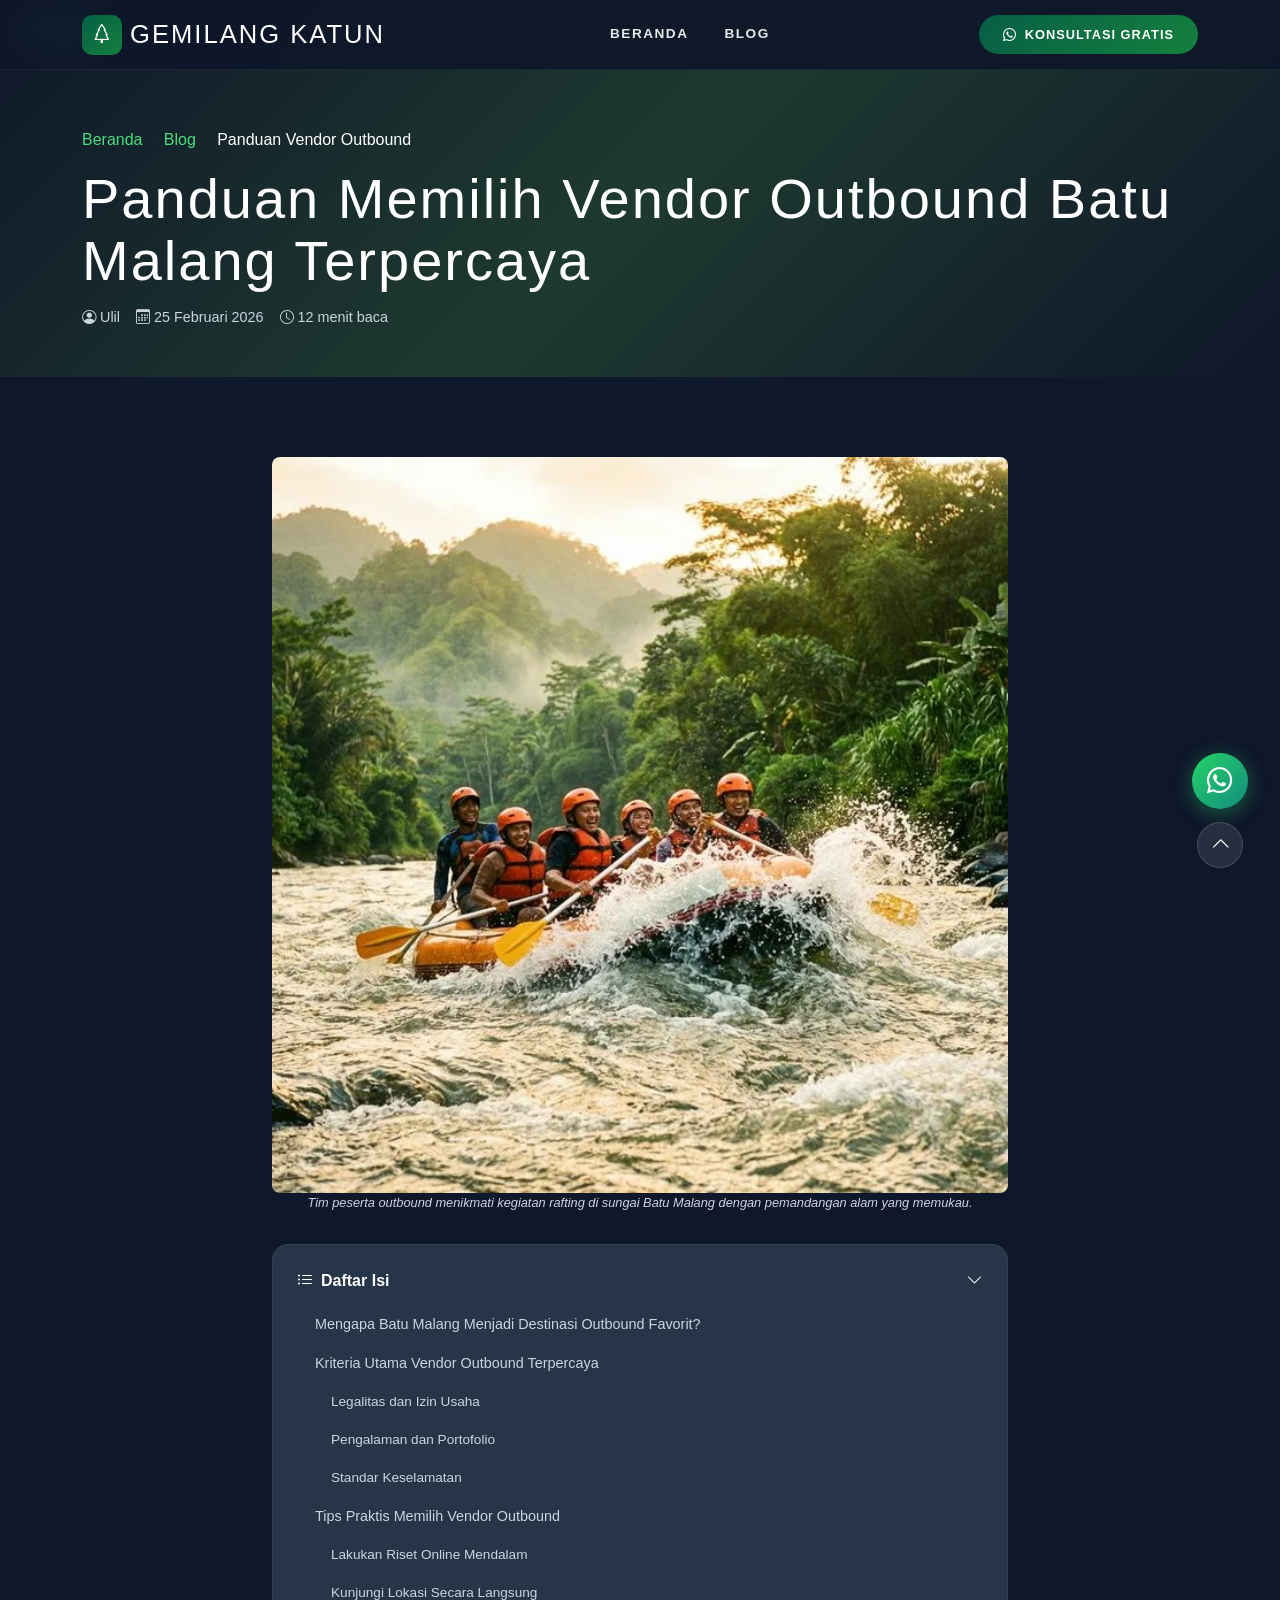
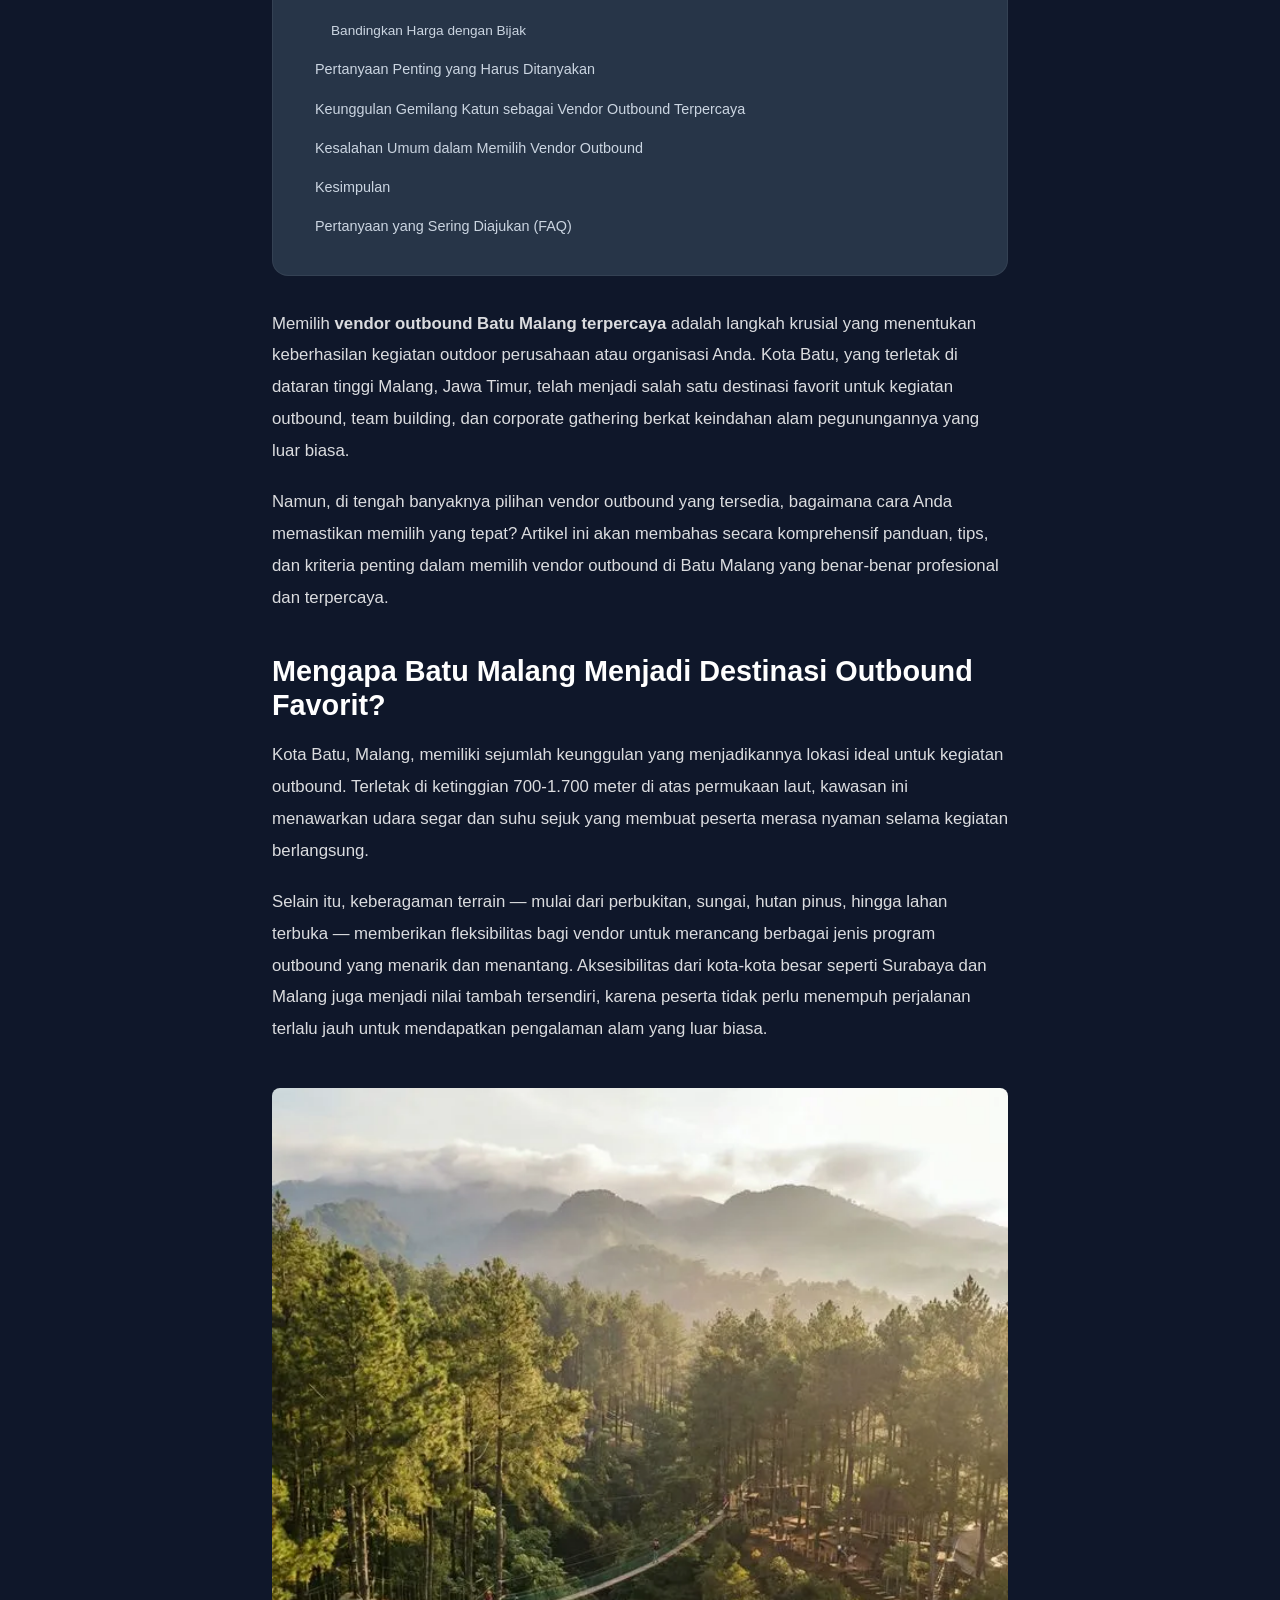
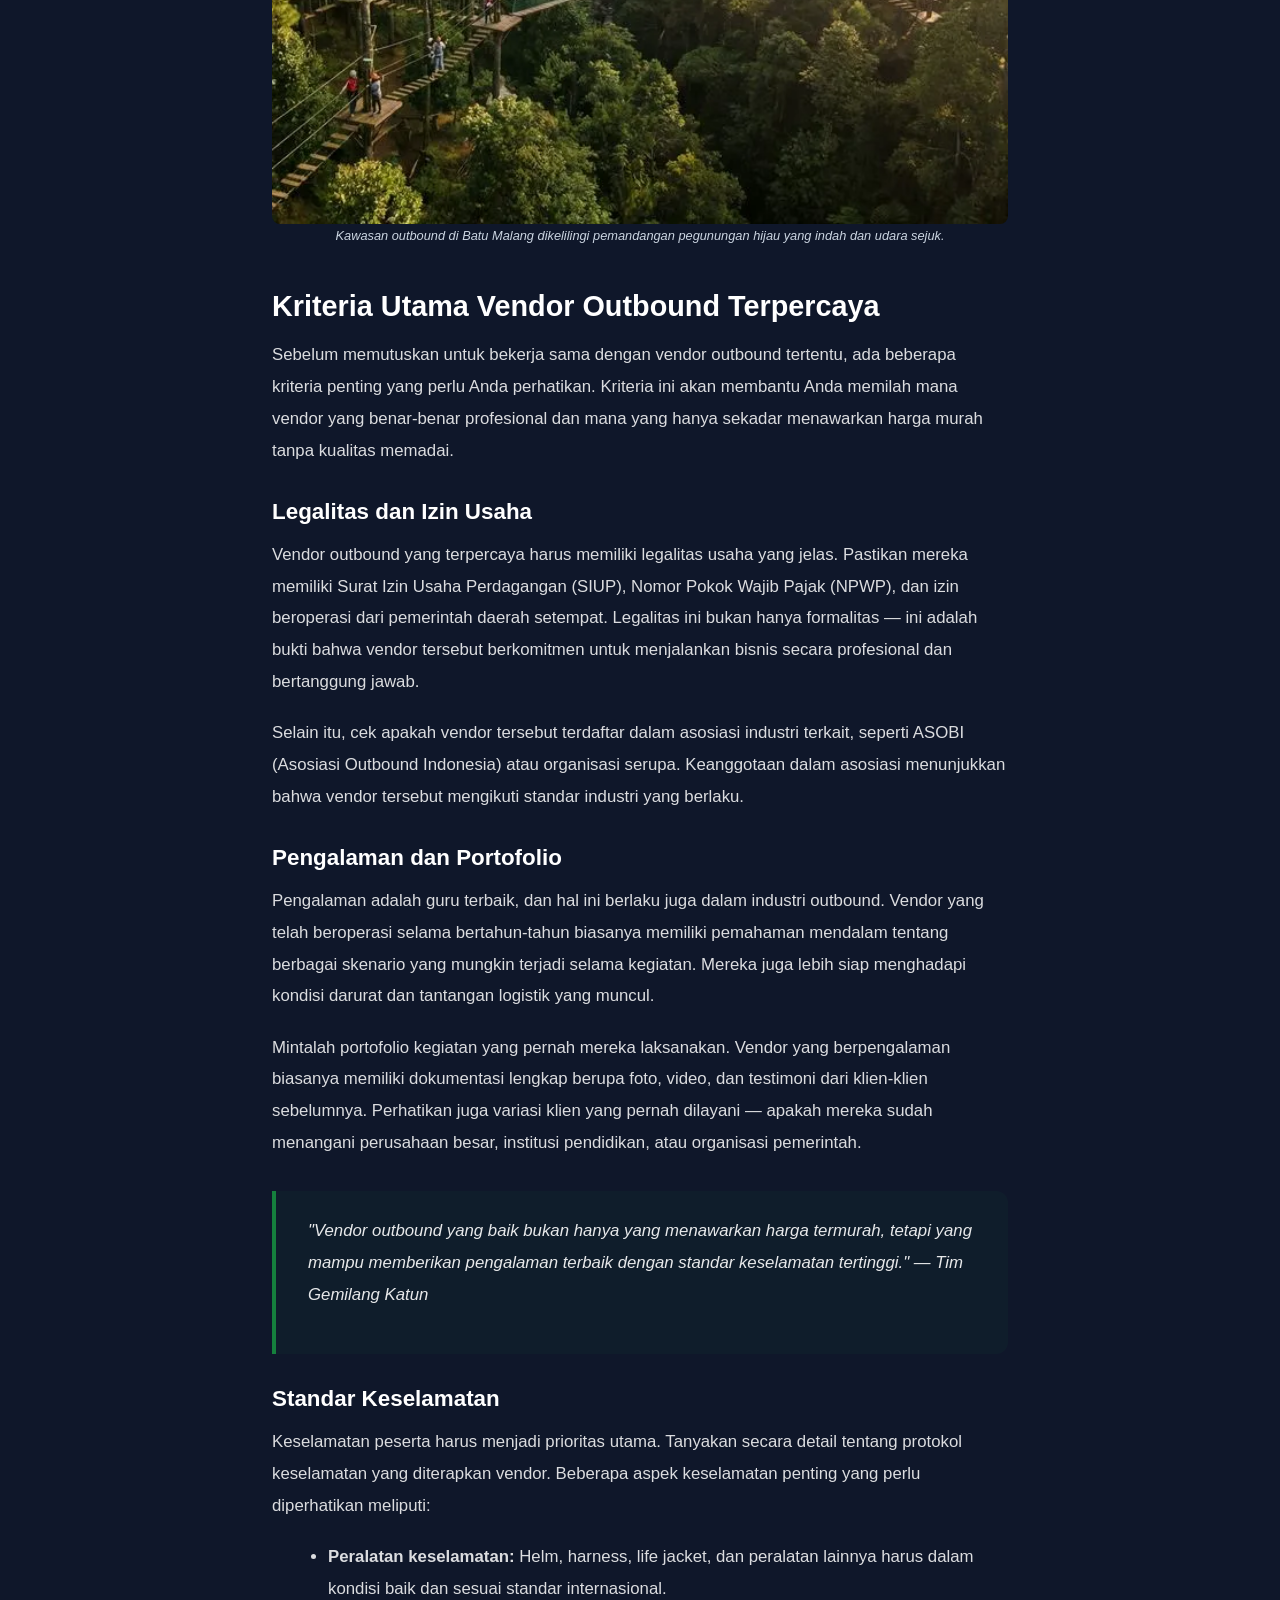
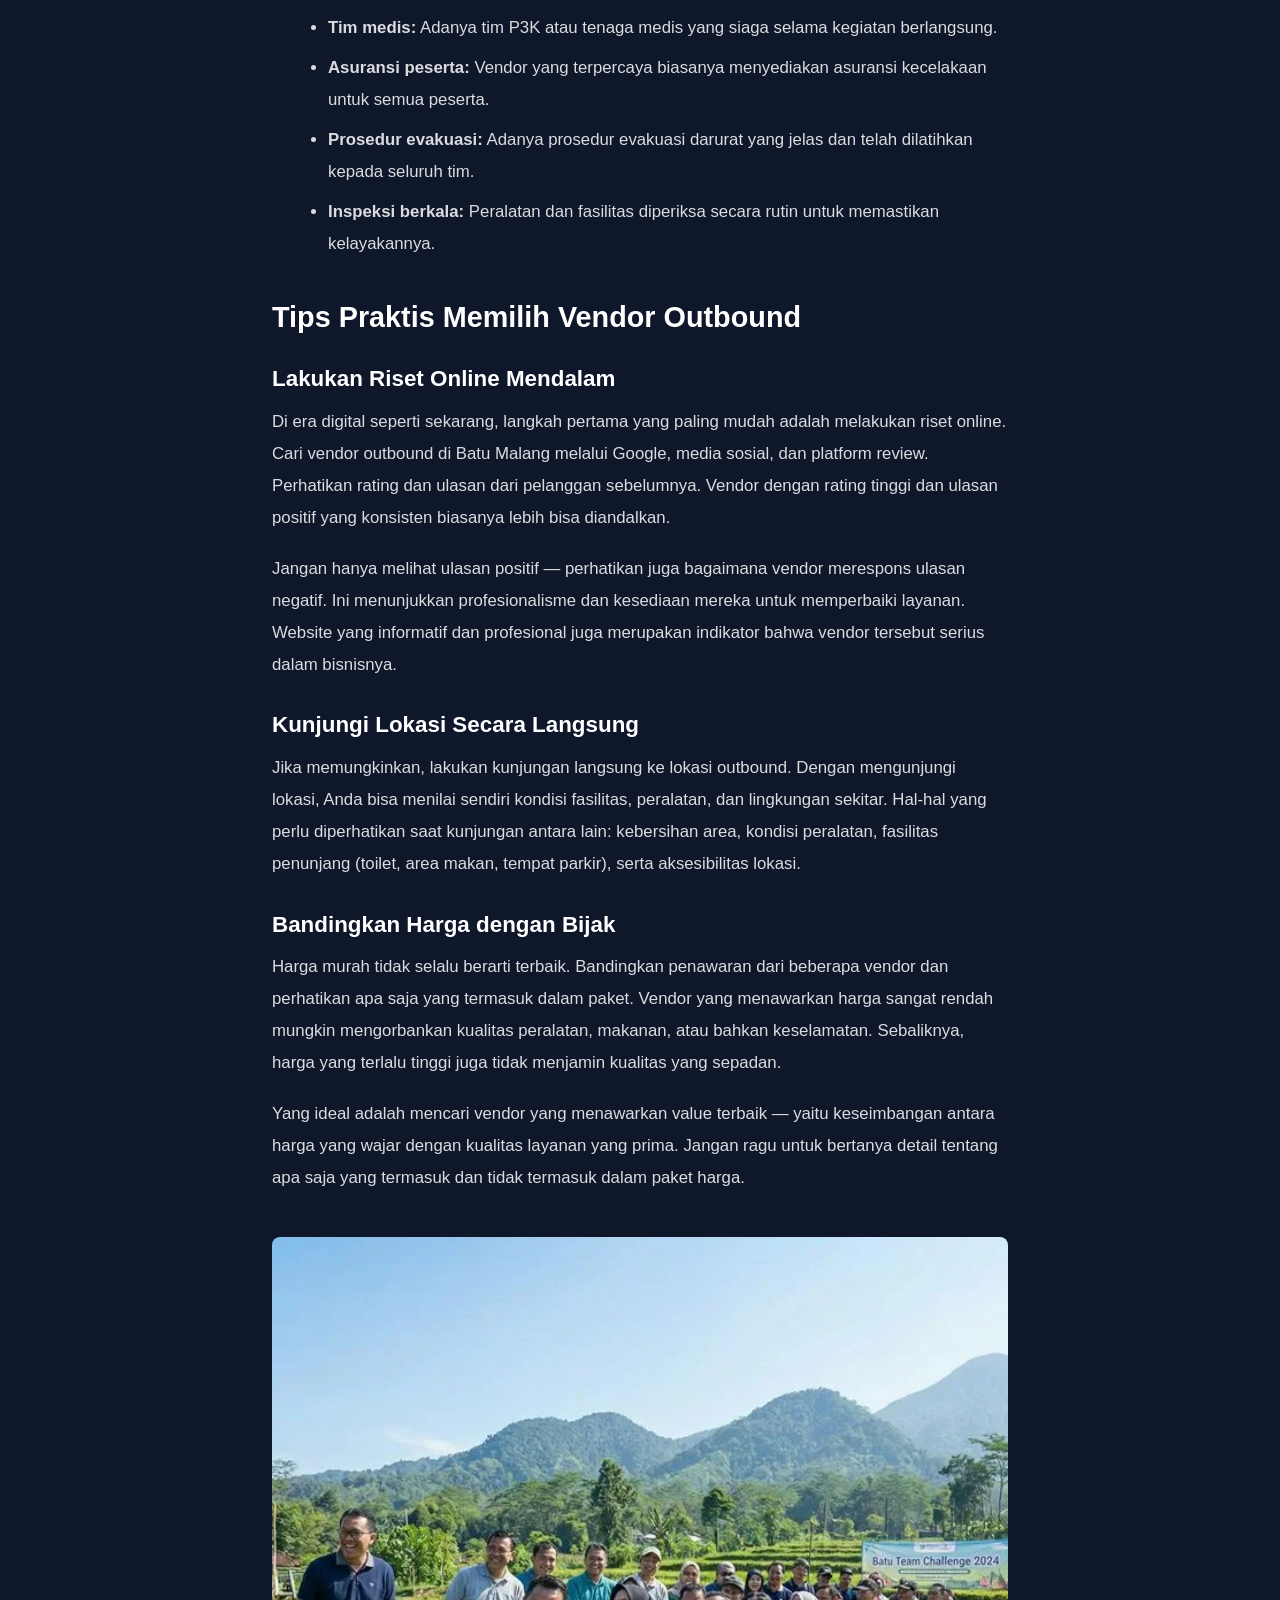
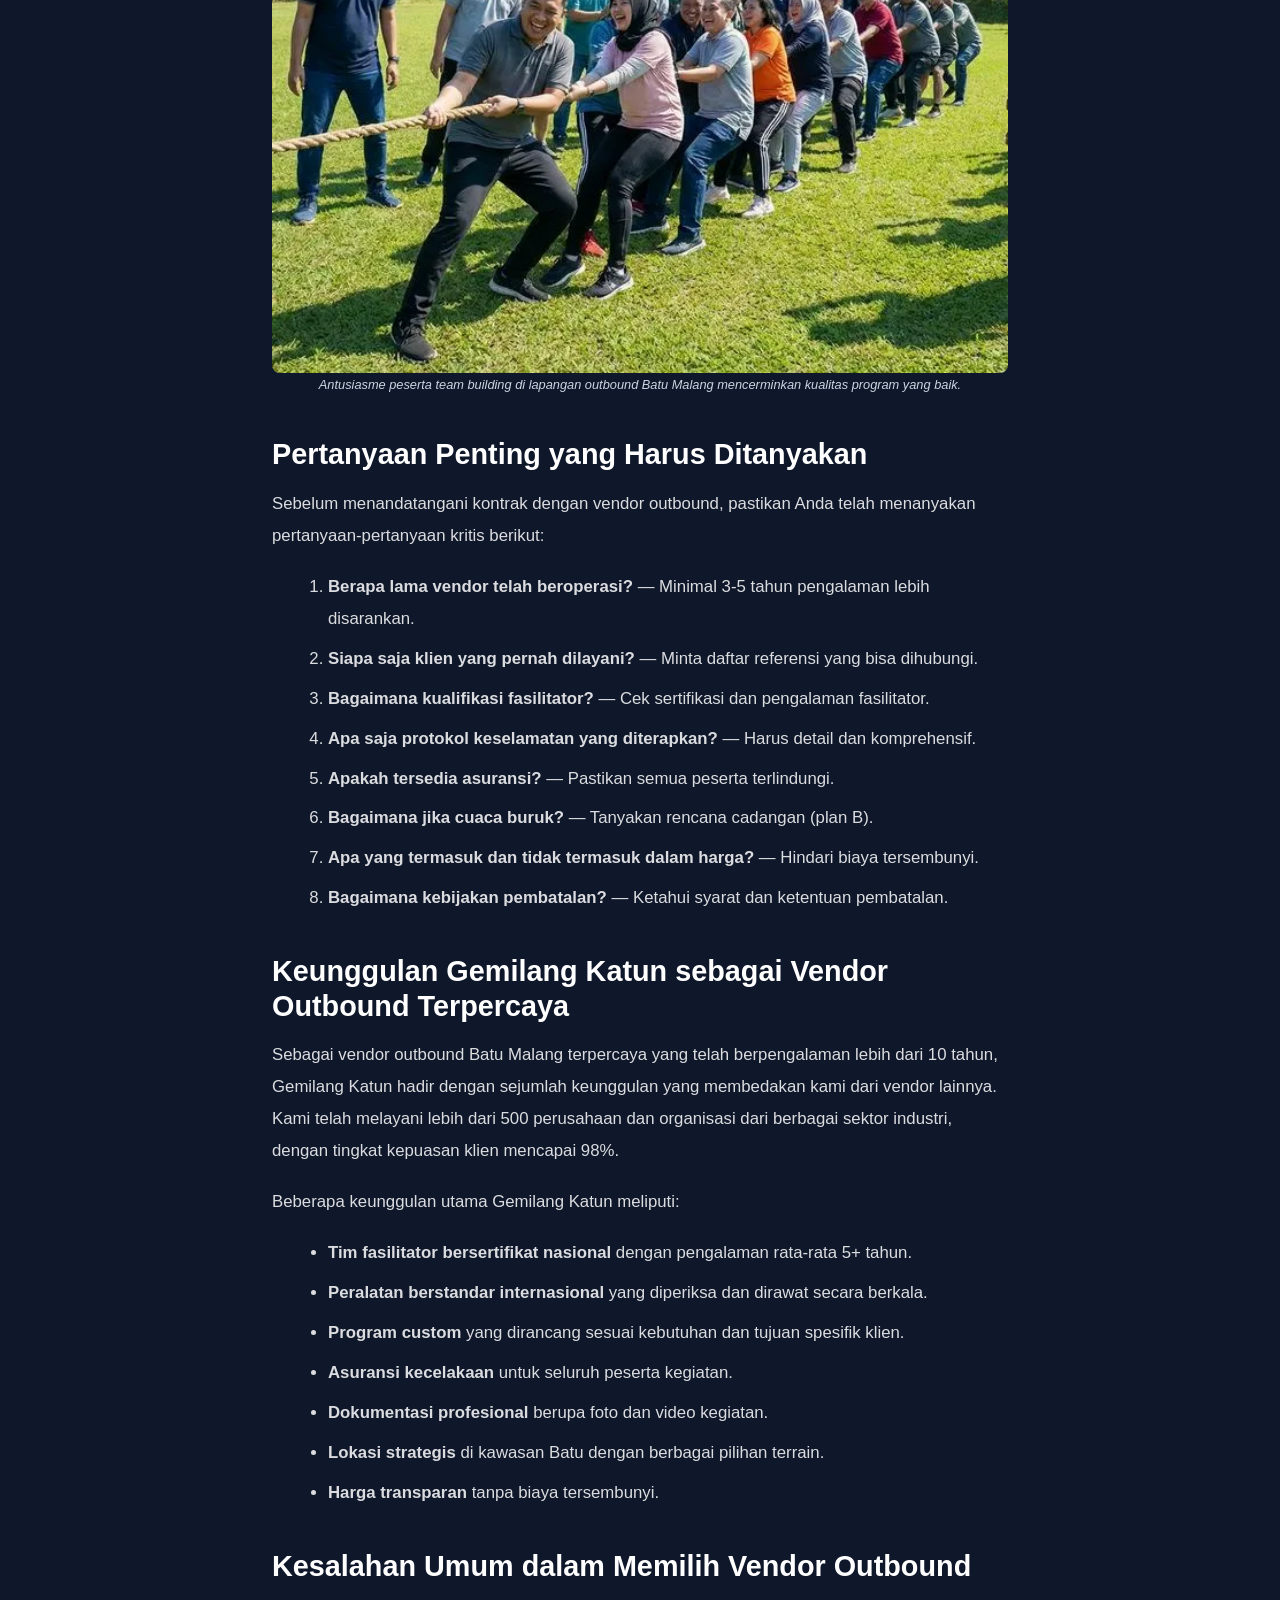
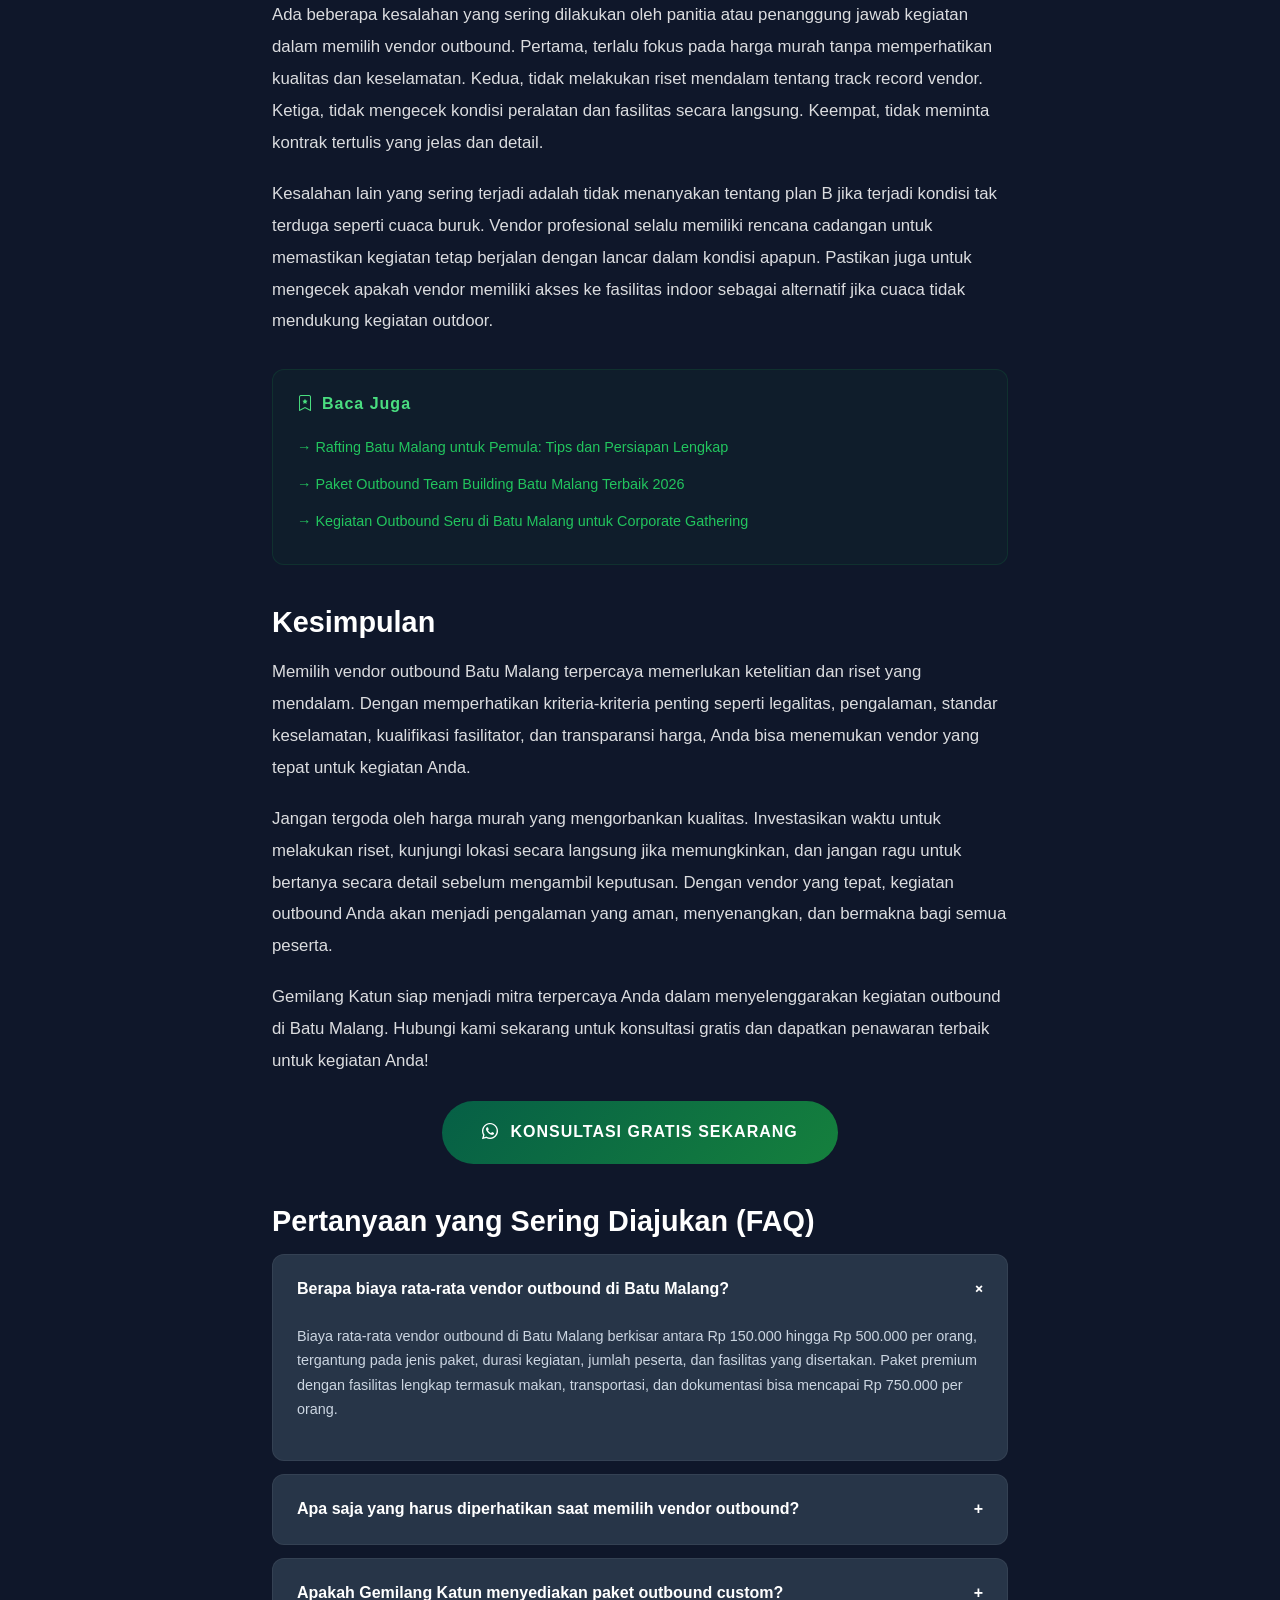
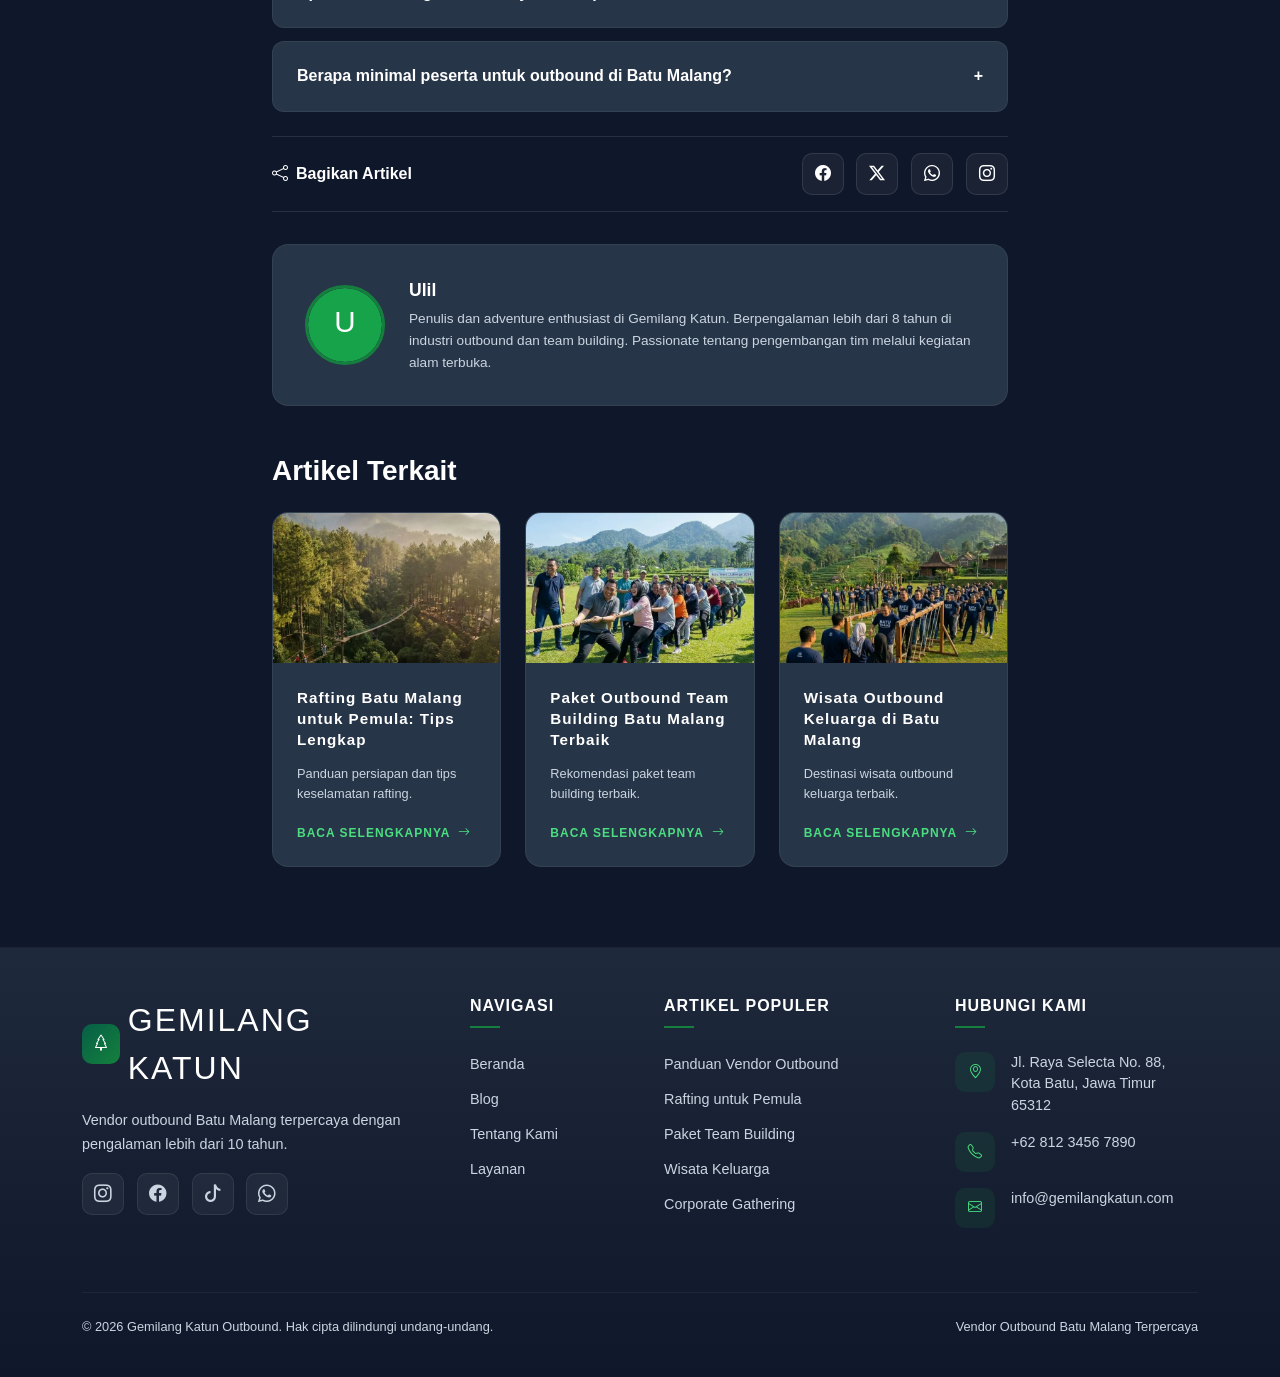
==== commit c145b6a0: "Add files via upload" ====
--- a/artikel-1.html
+++ b/artikel-1.html
@@ -56,13 +56,13 @@
     <link rel="preconnect" href="https://cdn.jsdelivr.net" crossorigin>
 
     <!-- Preload Critical CSS -->
-    <link rel="preload" href="https://cdn.jsdelivr.net/npm/bootstrap@5.3.3/dist/css/bootstrap.min.css" as="style">
-    <link rel="preload" href="css/style.css" as="style">
-
     <!-- Bootstrap 5 CSS -->
-    <link href="https://cdn.jsdelivr.net/npm/bootstrap@5.3.3/dist/css/bootstrap.min.css" rel="stylesheet">
+        <link rel="preload" href="https://cdn.jsdelivr.net/npm/bootstrap@5.3.3/dist/css/bootstrap.min.css" as="style">
+    <link href="https://cdn.jsdelivr.net/npm/bootstrap@5.3.3/dist/css/bootstrap.min.css" rel="stylesheet" media="print" onload="this.media='all'">
+    
     <link href="https://cdn.jsdelivr.net/npm/bootstrap-icons@1.11.3/font/bootstrap-icons.min.css" rel="stylesheet">
-    <link href="css/style.css" rel="stylesheet">
+    <style>:root{--primary:#15803d;--primary-dark:#15803d;--primary-light:#22c55e;--accent:#f59e0b;--accent-dark:#d97706;--dark:#0f172a;--dark-surface:#1e293b;--dark-card:#273548;--text-light:#f8fafc;--text-muted:#cbd5e1;--gradient-primary:linear-gradient(135deg,#065f46 0%,#15803d 100%);--gradient-hero:linear-gradient(135deg,#0f172a 0%,#1e3a2f 50%,#0f172a 100%);--gradient-accent:linear-gradient(135deg,#f59e0b 0%,#f97316 100%);--shadow-glow:0 0 30px rgba(22,163,74,0.3);--shadow-card:0 10px 40px rgba(0,0,0,0.15);--transition:all 0.3s cubic-bezier(0.4,0,0.2,1);--font-display:'Bebas Neue',sans-serif;--font-body:'Inter',sans-serif;}*{box-sizing:border-box;}html{scroll-behavior:smooth;scroll-padding-top:80px;overflow-x:hidden;max-width:100vw;}body{font-family:var(--font-body);color:var(--text-light);background-color:var(--dark);overflow-x:hidden;max-width:100vw;-webkit-font-smoothing:antialiased;-moz-osx-font-smoothing:grayscale;word-wrap:break-word;overflow-wrap:break-word;}::selection{background-color:#4ade80;color:white;}h1,h2,h3,h4,h5,h6{font-family:var(--font-display);letter-spacing:1px;}a{text-decoration:none;transition:var(--transition);}img{max-width:100%;height:auto;}.navbar-custom{background:rgba(15,23,42,0.92) !important;backdrop-filter:blur(20px);-webkit-backdrop-filter:blur(20px);border-bottom:1px solid rgba(255,255,255,0.06);padding:0.6rem 0;transition:var(--transition);}.navbar-custom.scrolled{box-shadow:0 4px 30px rgba(0,0,0,0.3);}.navbar-brand{font-family:var(--font-display);font-size:1.6rem !important;letter-spacing:2px;color:white !important;display:flex;align-items:center;gap:0.5rem;}.navbar-brand .brand-icon{width:40px;height:40px;background:var(--gradient-primary);border-radius:10px;display:flex;align-items:center;justify-content:center;font-size:1.2rem;}.nav-link{font-family:var(--font-body);font-weight:600;font-size:0.85rem;text-transform:uppercase;letter-spacing:1.5px;color:rgba(255,255,255,0.9) !important;padding:0.5rem 1rem !important;transition:var(--transition);position:relative;}.nav-link::after{content:'';position:absolute;bottom:0;left:50%;transform:translateX(-50%);width:0;height:2px;background:var(--primary);transition:width 0.3s ease;}.nav-link:hover,.nav-link.active{color:#4ade80 !important;}.nav-link:hover::after,.nav-link.active::after{width:60%;}.btn-navbar-cta{background:var(--gradient-primary);color:white;font-weight:700;font-size:0.8rem;text-transform:uppercase;letter-spacing:1px;padding:0.6rem 1.5rem;border:none;border-radius:50px;transition:var(--transition);display:flex;align-items:center;gap:0.5rem;}.btn-navbar-cta:hover{transform:translateY(-2px);box-shadow:var(--shadow-glow);color:white;}.offcanvas{background-color:var(--dark) !important;border-left:1px solid rgba(255,255,255,0.06) !important;}.offcanvas .nav-link{font-size:1.1rem;padding:1rem 0 !important;border-bottom:1px solid rgba(255,255,255,0.05);}.btn-close-white{filter:invert(1);}.hero-section{position:relative;min-height:100vh;display:flex;align-items:center;overflow:hidden;background:var(--gradient-hero);}.hero-bg{position:absolute;inset:0;z-index:0;}.hero-bg img{width:100%;height:100%;object-fit:cover;opacity:0.5;}.hero-overlay{position:absolute;inset:0;background:linear-gradient(180deg,rgba(15,23,42,0.7) 0%,rgba(15,23,42,0.4) 50%,rgba(15,23,42,0.95) 100%);z-index:1;}.hero-content{position:relative;z-index:2;}.hero-title{font-family:var(--font-display);font-size:clamp(3rem,8vw,6rem);line-height:1;color:white;letter-spacing:3px;text-shadow:2px 4px 20px rgba(0,0,0,0.5);}.hero-title .text-gradient{background:var(--gradient-primary);-webkit-background-clip:text;-webkit-text-fill-color:transparent;background-clip:text;}.hero-subtitle{font-family:var(--font-body);font-size:1.1rem;color:rgba(255,255,255,0.8);font-weight:300;line-height:1.8;}.btn-hero-primary{background:var(--gradient-primary);color:white;font-weight:700;font-size:1rem;padding:1rem 2.5rem;border:none;border-radius:50px;transition:var(--transition);display:inline-flex;align-items:center;gap:0.7rem;text-transform:uppercase;letter-spacing:1px;}.btn-hero-primary:hover{transform:translateY(-3px);box-shadow:0 8px 30px rgba(22,163,74,0.4);color:white;}.btn-hero-secondary{background:transparent;color:white;font-weight:700;font-size:1rem;padding:1rem 2.5rem;border:2px solid rgba(255,255,255,0.3);border-radius:50px;transition:var(--transition);display:inline-flex;align-items:center;gap:0.7rem;text-transform:uppercase;letter-spacing:1px;}.btn-hero-secondary:hover{border-color:#4ade80;color:#4ade80;background:rgba(22,163,74,0.1);}.scroll-indicator{position:absolute;bottom:2rem;left:50%;transform:translateX(-50%);z-index:2;animation:bounceDown 2s infinite;opacity:0.6;}@keyframes bounceDown{0%,100%{transform:translateX(-50%) translateY(0);}50%{transform:translateX(-50%) translateY(10px);}}.marquee-bar{background:var(--gradient-primary);overflow:hidden;padding:0.8rem 0;position:relative;z-index:10;}.marquee-content{display:flex;gap:3rem;animation:marquee 25s linear infinite;white-space:nowrap;align-items:center;}@keyframes marquee{0%{transform:translateX(0);}100%{transform:translateX(-50%);}}.marquee-item{font-family:var(--font-display);font-size:1.5rem;color:var(--dark);letter-spacing:2px;display:flex;align-items:center;gap:0.5rem;}.marquee-dot{width:8px;height:8px;background:var(--dark);border-radius:50%;opacity:0.5;}.section-dark{background-color:var(--dark);padding:5rem 0;}.section-surface{background-color:var(--dark-surface);padding:5rem 0;}.section-label{font-family:var(--font-body);font-weight:700;font-size:0.8rem;text-transform:uppercase;letter-spacing:3px;color:#4ade80;margin-bottom:0.5rem;}.section-title{font-family:var(--font-display);font-size:clamp(2rem,5vw,3.5rem);color:white;letter-spacing:2px;line-height:1.1;}.section-desc{color:var(--text-muted);font-size:1rem;font-weight:300;line-height:1.8;}.about-section{position:relative;}.about-image-wrapper{position:relative;border-radius:20px;overflow:hidden;}.about-image-wrapper img{width:100%;height:100%;object-fit:cover;transition:transform 0.5s ease;}.about-image-wrapper:hover img{transform:scale(1.03);}.about-badge{position:absolute;bottom:1.5rem;right:1.5rem;background:var(--gradient-primary);color:white;padding:1rem 1.5rem;border-radius:15px;text-align:center;box-shadow:var(--shadow-card);}.about-badge .badge-number{font-family:var(--font-display);font-size:2.5rem;line-height:1;}.about-badge .badge-text{font-size:0.7rem;text-transform:uppercase;letter-spacing:1px;opacity:0.9;}.about-feature{display:flex;align-items:flex-start;gap:1rem;margin-bottom:1.5rem;}.about-feature-icon{width:50px;height:50px;min-width:50px;background:rgba(22,163,74,0.1);border:1px solid rgba(22,163,74,0.2);border-radius:12px;display:flex;align-items:center;justify-content:center;color:#4ade80;font-size:1.3rem;}.about-feature h5{font-family:var(--font-body);font-weight:700;font-size:1rem;color:white;margin-bottom:0.3rem;}.about-feature p{font-size:0.85rem;color:var(--text-muted);margin:0;line-height:1.6;}.service-card{background:var(--dark-card);border:1px solid rgba(255,255,255,0.06);border-radius:20px;padding:2.5rem 2rem;transition:var(--transition);position:relative;overflow:hidden;height:100%;}.service-card::before{content:'';position:absolute;top:0;left:0;width:100%;height:3px;background:var(--gradient-primary);transform:scaleX(0);transform-origin:left;transition:transform 0.4s ease;}.service-card:hover::before{transform:scaleX(1);}.service-card:hover{transform:translateY(-5px);box-shadow:var(--shadow-card);border-color:rgba(22,163,74,0.2);}.service-icon{width:70px;height:70px;background:rgba(22,163,74,0.1);border-radius:16px;display:flex;align-items:center;justify-content:center;margin-bottom:1.5rem;font-size:2rem;transition:var(--transition);}.service-card:hover .service-icon{background:var(--gradient-primary);transform:scale(1.1);}.service-card h4{font-family:var(--font-body);font-weight:700;font-size:1.2rem;color:white;margin-bottom:0.8rem;}.service-card p{font-size:0.9rem;color:var(--text-muted);line-height:1.7;}.article-card{background:var(--dark-card);border:1px solid rgba(255,255,255,0.06);border-radius:16px;overflow:hidden;transition:var(--transition);height:100%;display:flex;flex-direction:column;}.article-card:hover{transform:translateY(-5px);box-shadow:var(--shadow-card);border-color:rgba(22,163,74,0.2);}.article-card-img{position:relative;height:220px;overflow:hidden;}.article-card-img img{width:100%;height:100%;object-fit:cover;transition:transform 0.5s ease;}.article-card:hover .article-card-img img{transform:scale(1.08);}.article-card-tag{position:absolute;top:1rem;left:1rem;background:var(--gradient-primary);color:white;font-size:0.7rem;font-weight:700;text-transform:uppercase;letter-spacing:1px;padding:0.3rem 0.8rem;border-radius:50px;}.article-card-body{padding:1.5rem;flex:1;display:flex;flex-direction:column;}.article-card-meta{font-size:0.75rem;color:var(--text-muted);margin-bottom:0.8rem;display:flex;align-items:center;gap:1rem;}.article-card-title{font-family:var(--font-body);font-weight:700;font-size:1.1rem;color:white;margin-bottom:0.8rem;line-height:1.4;transition:var(--transition);}.article-card:hover .article-card-title{color:#4ade80;}.article-card-excerpt{font-size:0.85rem;color:var(--text-muted);line-height:1.6;margin-bottom:1.2rem;flex:1;}.article-card-link{color:#4ade80;font-weight:700;font-size:0.85rem;text-transform:uppercase;letter-spacing:1px;display:inline-flex;align-items:center;gap:0.5rem;transition:var(--transition);}.article-card-link:hover{color:var(--primary-light);gap:0.8rem;}.cta-section{position:relative;padding:6rem 0;background-size:cover;background-position:center;background-attachment:fixed;}.cta-overlay{position:absolute;inset:0;background:linear-gradient(135deg,rgba(15,23,42,0.9) 0%,rgba(22,163,74,0.3) 100%);}.cta-content{position:relative;z-index:2;}.footer{background:linear-gradient(180deg,var(--dark-surface) 0%,var(--dark) 100%);border-top:1px solid rgba(255,255,255,0.05);}.footer-brand-text{font-family:var(--font-display);font-size:2rem;letter-spacing:2px;color:white;}.footer-desc{color:var(--text-muted);font-size:0.9rem;line-height:1.7;}.footer-title{font-family:var(--font-body);font-weight:700;font-size:1rem;color:white;text-transform:uppercase;letter-spacing:1px;margin-bottom:1.5rem;position:relative;padding-bottom:0.8rem;}.footer-title::after{content:'';position:absolute;bottom:0;left:0;width:30px;height:2px;background:var(--primary);}.footer-links{list-style:none;padding:0;margin:0;}.footer-links li{margin-bottom:0.7rem;}.footer-links a{color:var(--text-muted);font-size:0.9rem;transition:var(--transition);display:inline-flex;align-items:center;gap:0.5rem;}.footer-links a:hover{color:#4ade80;padding-left:0.3rem;}.footer-contact-item{display:flex;align-items:flex-start;gap:1rem;margin-bottom:1rem;color:var(--text-muted);font-size:0.9rem;}.footer-contact-icon{width:40px;height:40px;min-width:40px;background:rgba(22,163,74,0.1);border-radius:10px;display:flex;align-items:center;justify-content:center;color:#4ade80;}.footer-social{display:flex;gap:0.8rem;}.footer-social a{width:42px;height:42px;background:rgba(255,255,255,0.05);border:1px solid rgba(255,255,255,0.08);border-radius:10px;display:flex;align-items:center;justify-content:center;color:var(--text-muted);transition:var(--transition);font-size:1.1rem;}.footer-social a:hover{background:var(--gradient-primary);color:white;border-color:#4ade80;transform:translateY(-3px);}.footer-bottom{border-top:1px solid rgba(255,255,255,0.05);padding:1.5rem 0;margin-top:3rem;}.footer-bottom p{color:var(--text-muted);font-size:0.8rem;margin:0;}.floating-buttons{position:fixed;bottom:2rem;right:2rem;z-index:9999;display:flex;flex-direction:column;gap:0.8rem;align-items:center;}.btn-wa-float{width:56px;height:56px;border-radius:50%;background:linear-gradient(135deg,#25d366 0%,#128c7e 100%);color:white;border:none;display:flex;align-items:center;justify-content:center;font-size:1.6rem;box-shadow:0 4px 20px rgba(37,211,102,0.4);transition:var(--transition);cursor:pointer;animation:waFloat 3s ease-in-out infinite;text-decoration:none;}.btn-wa-float:hover{transform:scale(1.1) translateY(-3px);box-shadow:0 6px 30px rgba(37,211,102,0.6);color:white;}@keyframes waFloat{0%,100%{transform:translateY(0);}50%{transform:translateY(-5px);}}.btn-scroll-top{width:46px;height:46px;border-radius:50%;background:rgba(255,255,255,0.1);backdrop-filter:blur(10px);border:1px solid rgba(255,255,255,0.15);color:white;display:flex;align-items:center;justify-content:center;font-size:1.2rem;cursor:pointer;transition:var(--transition);opacity:0;visibility:hidden;transform:translateY(20px);}.btn-scroll-top.show{opacity:1;visibility:visible;transform:translateY(0);}.btn-scroll-top:hover{background:var(--primary);border-color:#4ade80;transform:translateY(-3px);}.blog-header{padding:8rem 0 3rem;background:var(--gradient-hero);position:relative;}.blog-grid .article-card-img{height:200px;}.article-hero{position:relative;padding:8rem 0 3rem;background:var(--gradient-hero);}.article-content{font-family:var(--font-body);font-size:1.05rem;line-height:1.9;color:rgba(255,255,255,0.85);}.article-content h2{font-family:var(--font-body);font-weight:800;font-size:1.8rem;color:white;margin:2.5rem 0 1rem;letter-spacing:normal;}.article-content h3{font-family:var(--font-body);font-weight:700;font-size:1.4rem;color:white;margin:2rem 0 0.8rem;letter-spacing:normal;}.article-content p{margin-bottom:1.2rem;}.article-content img{border-radius:12px;margin:1.5rem 0;width:100%;}.article-content blockquote{border-left:4px solid var(--primary);padding:1.5rem 2rem;margin:2rem 0;background:rgba(22,163,74,0.05);border-radius:0 12px 12px 0;font-style:italic;color:rgba(255,255,255,0.9);}.article-content ul,.article-content ol{margin:1rem 0 1.5rem 1.5rem;}.article-content li{margin-bottom:0.5rem;}.toc-container{background:var(--dark-card);border:1px solid rgba(255,255,255,0.06);border-radius:16px;padding:1.5rem;margin:2rem 0;}.toc-toggle{background:none;border:none;color:white;font-weight:700;font-size:1rem;cursor:pointer;display:flex;align-items:center;justify-content:space-between;width:100%;padding:0;}.toc-list{list-style:none;padding:0;margin:1rem 0 0;}.toc-list li{margin-bottom:0.5rem;}.toc-list a{color:var(--text-muted);font-size:0.9rem;transition:var(--transition);display:block;padding:0.3rem 0;padding-left:1rem;border-left:2px solid transparent;}.toc-list a:hover{color:#4ade80;border-left-color:#4ade80;}.toc-list .toc-h3{padding-left:2rem;font-size:0.85rem;}.faq-item{background:var(--dark-card);border:1px solid rgba(255,255,255,0.06);border-radius:12px;margin-bottom:0.8rem;overflow:hidden;}.faq-question{background:none;border:none;color:white;font-weight:600;font-size:1rem;padding:1.2rem 1.5rem;width:100%;text-align:left;cursor:pointer;display:flex;align-items:center;justify-content:space-between;transition:var(--transition);}.faq-question:hover{color:#4ade80;}.faq-answer{padding:0 1.5rem 1.2rem;color:var(--text-muted);font-size:0.9rem;line-height:1.7;display:none;}.faq-item.active .faq-answer{display:block;}.faq-item.active .faq-question .faq-icon{transform:rotate(45deg);}.author-box{background:var(--dark-card);border:1px solid rgba(255,255,255,0.06);border-radius:16px;padding:2rem;display:flex;gap:1.5rem;align-items:center;margin:2rem 0;}.author-avatar{width:80px;height:80px;min-width:80px;border-radius:50%;object-fit:cover;border:3px solid var(--primary);}.author-name{font-weight:700;font-size:1.1rem;color:white;margin-bottom:0.3rem;}.author-bio{font-size:0.85rem;color:var(--text-muted);line-height:1.6;margin:0;}.share-buttons{display:flex;gap:0.8rem;flex-wrap:wrap;}.btn-share{width:42px;height:42px;border-radius:10px;border:1px solid rgba(255,255,255,0.1);background:rgba(255,255,255,0.05);color:white;display:flex;align-items:center;justify-content:center;font-size:1rem;transition:var(--transition);cursor:pointer;text-decoration:none;}.btn-share:hover{transform:translateY(-2px);color:white;}.btn-share.facebook:hover{background:#1877f2;border-color:#1877f2;}.btn-share.twitter:hover{background:#1da1f2;border-color:#1da1f2;}.btn-share.whatsapp:hover{background:#25d366;border-color:#25d366;}.btn-share.instagram:hover{background:linear-gradient(45deg,#f09433,#e6683c,#dc2743,#cc2366,#bc1888);border-color:#e6683c;}.baca-juga{background:rgba(22,163,74,0.05);border:1px solid rgba(22,163,74,0.15);border-radius:12px;padding:1.5rem;margin:2rem 0;}.baca-juga h4{font-family:var(--font-body);font-weight:700;color:#4ade80;margin-bottom:1rem;font-size:1rem;}.baca-juga a{color:var(--primary-light);display:block;padding:0.3rem 0;font-size:0.9rem;}.baca-juga a:hover{text-decoration:underline;}.img-caption{font-size:0.8rem;color:var(--text-muted);text-align:center;font-style:italic;margin-top:-0.5rem;margin-bottom:1.5rem;}.fade-up{opacity:0;transform:translateY(30px);transition:opacity 0.6s ease,transform 0.6s ease;}.fade-up.visible{opacity:1;transform:translateY(0);}@media (max-width:991.98px){.hero-title{font-size:clamp(2.5rem,7vw,4rem);}.section-title{font-size:2.2rem;}.cta-section{background-attachment:scroll;}}@media (max-width:767.98px){.hero-section{min-height:90vh;}.hero-title{font-size:clamp(2rem,6vw,2.5rem);}.section-dark,.section-surface{padding:3rem 0;}.floating-buttons{bottom:1.2rem;right:1.2rem;}.btn-wa-float{width:50px;height:50px;font-size:1.4rem;}.btn-scroll-top{width:40px;height:40px;}.author-box{flex-direction:column;text-align:center;}.article-content h2{font-size:1.5rem;}.article-content h3{font-size:1.2rem;}.footer-title::after{left:50%;transform:translateX(-50%);}}@media (max-width:575.98px){.hero-title{font-size:clamp(1.5rem,8vw,2rem);}.section-title{font-size:clamp(1.5rem,7vw,1.8rem);}.hero-subtitle{font-size:0.95rem;}.btn-hero-primary,.btn-hero-secondary{width:100%;justify-content:center;}}.text-primary-custom{color:#4ade80 !important;}.bg-gradient-primary{background:var(--gradient-primary) !important;}.fw-800{font-weight:800;}.letter-spacing-wide{letter-spacing:2px;}
+</style>
 
     <!-- JSON-LD Article -->
     <script type="application/ld+json">
@@ -178,9 +178,9 @@
             <nav aria-label="breadcrumb">
                 <ol class="breadcrumb mb-3" style="--bs-breadcrumb-divider:'›';">
                     <li class="breadcrumb-item"><a href="index.html" class="text-decoration-none"
-                            style="color:var(--primary);">Beranda</a></li>
+                            style="color:#4ade80;">Beranda</a></li>
                     <li class="breadcrumb-item"><a href="blog.html" class="text-decoration-none"
-                            style="color:var(--primary);">Blog</a></li>
+                            style="color:#4ade80;">Blog</a></li>
                     <li class="breadcrumb-item active text-white" aria-current="page">Panduan Vendor Outbound</li>
                 </ol>
             </nav>
@@ -201,7 +201,7 @@
             <div class="row justify-content-center">
                 <div class="col-lg-8">
                     <!-- Featured Image -->
-                    <img src="images/hero-rafting.webp"
+                    <img src="images/hero-rafting.webp" srcset="images/hero-rafting-800w.webp 800w, images/hero-rafting.webp 1920w" sizes="(max-width: 800px) 100vw, 1920px"
                         alt="Tim outbound sedang melakukan kegiatan rafting seru di sungai Batu Malang dengan pemandangan hijau"
                         class="w-100 rounded-3 mb-2" width="800" height="450" loading="eager">
                     <p class="img-caption">Tim peserta outbound menikmati kegiatan rafting di sungai Batu Malang dengan
@@ -244,7 +244,7 @@
                             Malang juga menjadi nilai tambah tersendiri, karena peserta tidak perlu menempuh perjalanan
                             terlalu jauh untuk mendapatkan pengalaman alam yang luar biasa.</p>
 
-                        <img src="images/artikel-outbound.webp"
+                        <img src="images/artikel-outbound.webp" srcset="images/artikel-outbound-800w.webp 800w, images/artikel-outbound.webp 1920w" sizes="(max-width: 800px) 100vw, 1920px"
                             alt="Lokasi outbound di Batu Malang dengan pemandangan pegunungan dan pepohonan hijau"
                             class="w-100 rounded-3 mb-2" width="800" height="400" loading="lazy">
                         <p class="img-caption">Kawasan outbound di Batu Malang dikelilingi pemandangan pegunungan hijau
@@ -338,7 +338,7 @@
                             harga yang wajar dengan kualitas layanan yang prima. Jangan ragu untuk bertanya detail
                             tentang apa saja yang termasuk dan tidak termasuk dalam paket harga.</p>
 
-                        <img src="images/artikel-teambuilding.webp"
+                        <img src="images/artikel-teambuilding.webp" srcset="images/artikel-teambuilding-800w.webp 800w, images/artikel-teambuilding.webp 1920w" sizes="(max-width: 800px) 100vw, 1920px"
                             alt="Peserta outbound team building bersemangat di lapangan terbuka Batu Malang"
                             class="w-100 rounded-3 mb-2" width="800" height="400" loading="lazy">
                         <p class="img-caption">Antusiasme peserta team building di lapangan outbound Batu Malang
@@ -523,7 +523,7 @@
                         <div class="col-md-4">
                             <article class="article-card">
                                 <div class="article-card-img" style="height:150px;">
-                                    <img src="images/artikel-outbound.png" alt="Rafting Batu Malang untuk pemula"
+                                    <img src="images/artikel-outbound.webp" srcset="images/artikel-outbound-800w.webp 800w, images/artikel-outbound.webp 1920w" sizes="(max-width: 800px) 100vw, 1920px" alt="Rafting Batu Malang untuk pemula"
                                         width="300" height="150" loading="lazy">
                                 </div>
                                 <div class="article-card-body">
@@ -539,7 +539,7 @@
                         <div class="col-md-4">
                             <article class="article-card">
                                 <div class="article-card-img" style="height:150px;">
-                                    <img src="images/artikel-teambuilding.png"
+                                    <img src="images/artikel-teambuilding.webp" srcset="images/artikel-teambuilding-800w.webp 800w, images/artikel-teambuilding.webp 1920w" sizes="(max-width: 800px) 100vw, 1920px"
                                         alt="Paket outbound team building Batu Malang" width="300" height="150"
                                         loading="lazy">
                                 </div>
@@ -556,7 +556,7 @@
                         <div class="col-md-4">
                             <article class="article-card">
                                 <div class="article-card-img" style="height:150px;">
-                                    <img src="images/about-team.png" alt="Wisata outbound keluarga Batu Malang"
+                                    <img src="images/about-team.webp" srcset="images/about-team-800w.webp 800w, images/about-team.webp 1920w" sizes="(max-width: 800px) 100vw, 1920px" alt="Wisata outbound keluarga Batu Malang"
                                         width="300" height="150" loading="lazy">
                                 </div>
                                 <div class="article-card-body">
@@ -591,11 +591,11 @@
                         tahun.</p>
                     <div class="footer-social">
                         <a href="https://www.instagram.com/gemilangkatun" target="_blank" rel="noopener noreferrer"
-                            aria-label="Instagram"><i class="bi bi-instagram"></i></a>
+                            aria-label="Instagram" aria-label="Instagram"><i class="bi bi-instagram"></i></a>
                         <a href="https://www.facebook.com/gemilangkatun" target="_blank" rel="noopener noreferrer"
-                            aria-label="Facebook"><i class="bi bi-facebook"></i></a>
+                            aria-label="Facebook" aria-label="Facebook"><i class="bi bi-facebook"></i></a>
                         <a href="https://www.tiktok.com/@gemilangkatun" target="_blank" rel="noopener noreferrer"
-                            aria-label="TikTok"><i class="bi bi-tiktok"></i></a>
+                            aria-label="TikTok" aria-label="TikTok"><i class="bi bi-tiktok"></i></a>
                         <a href="https://wa.me/6281234567890" target="_blank" rel="noopener noreferrer"
                             aria-label="WhatsApp"><i class="bi bi-whatsapp"></i></a>
                     </div>
@@ -660,7 +660,7 @@
         </button>
     </div>
 
-    <script src="https://cdn.jsdelivr.net/npm/bootstrap@5.3.3/dist/js/bootstrap.bundle.min.js"></script>
+    <script src="https://cdn.jsdelivr.net/npm/bootstrap@5.3.3/dist/js/bootstrap.bundle.min.js" defer></script>
     <script>
         // Navbar
         const navbar = document.getElementById('mainNav');
@@ -724,3 +724,10 @@
 
 </html>
 
+
+
+
+
+
+
+
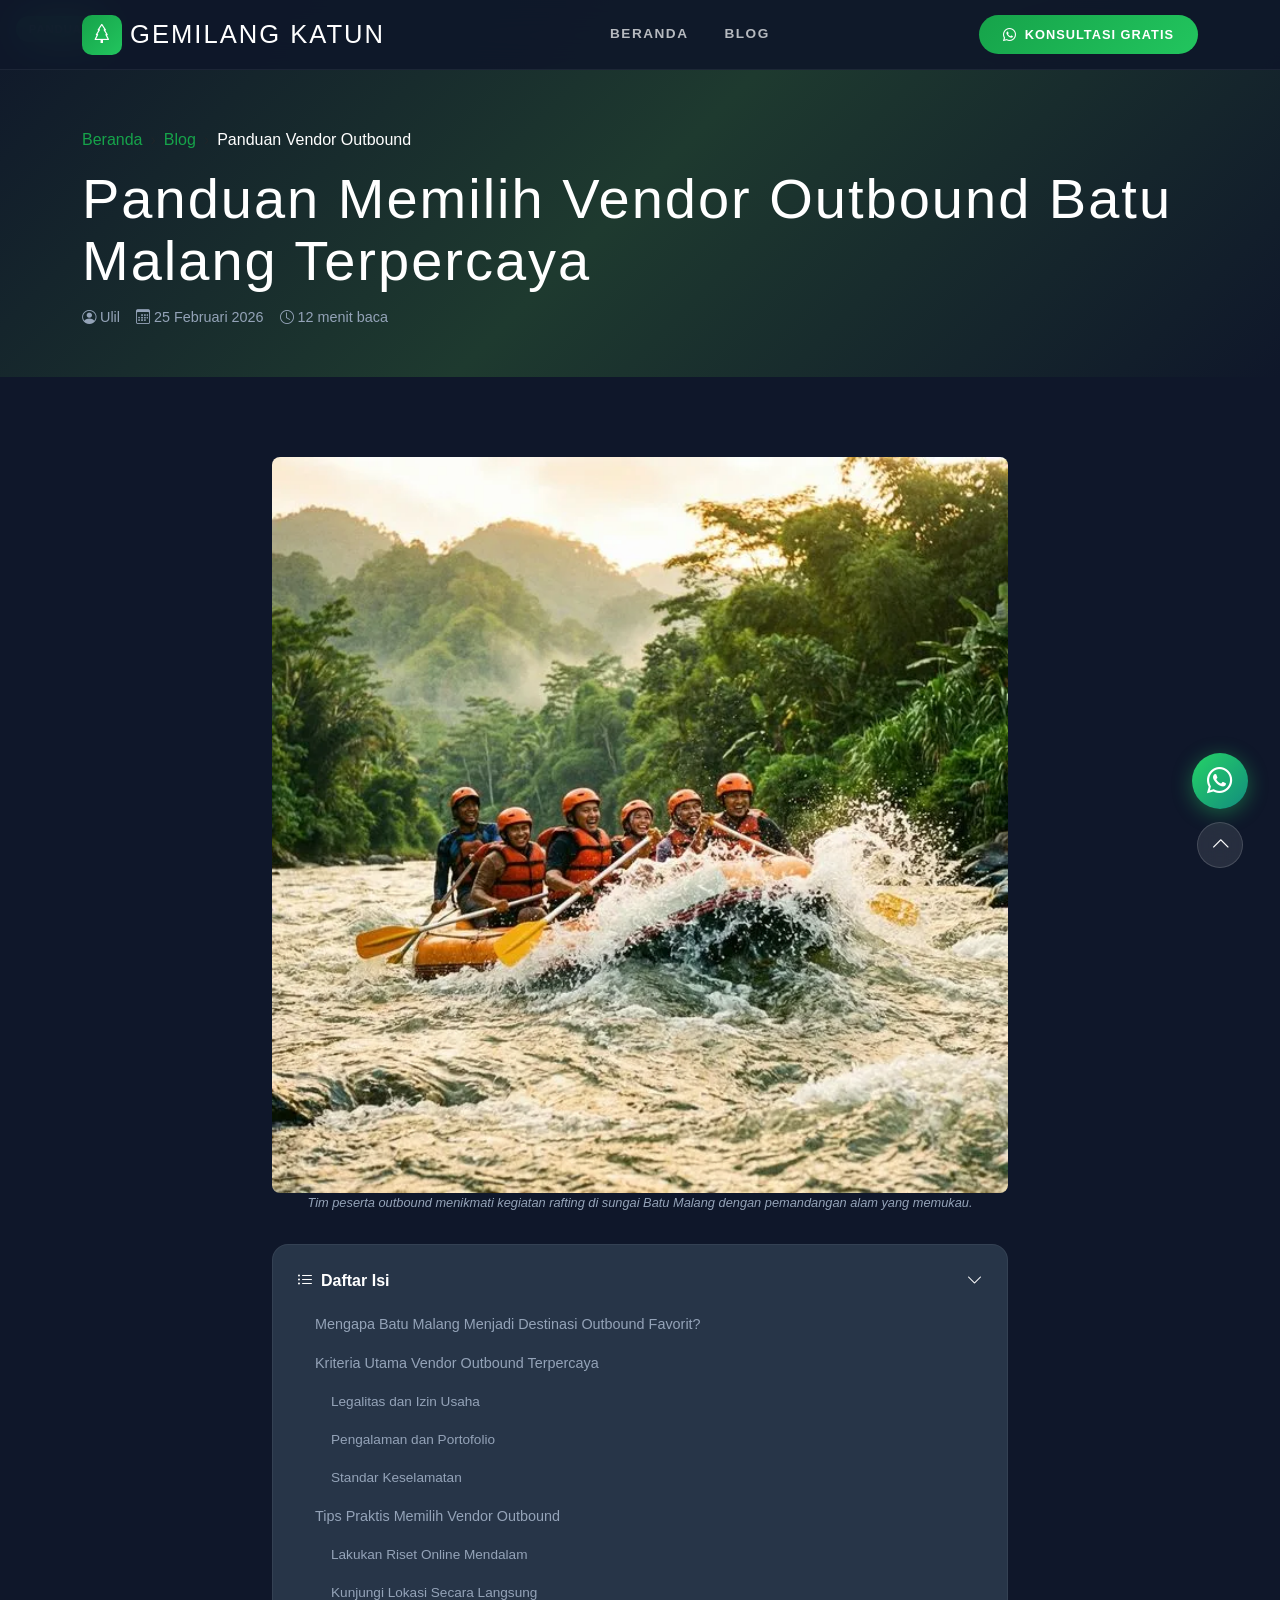
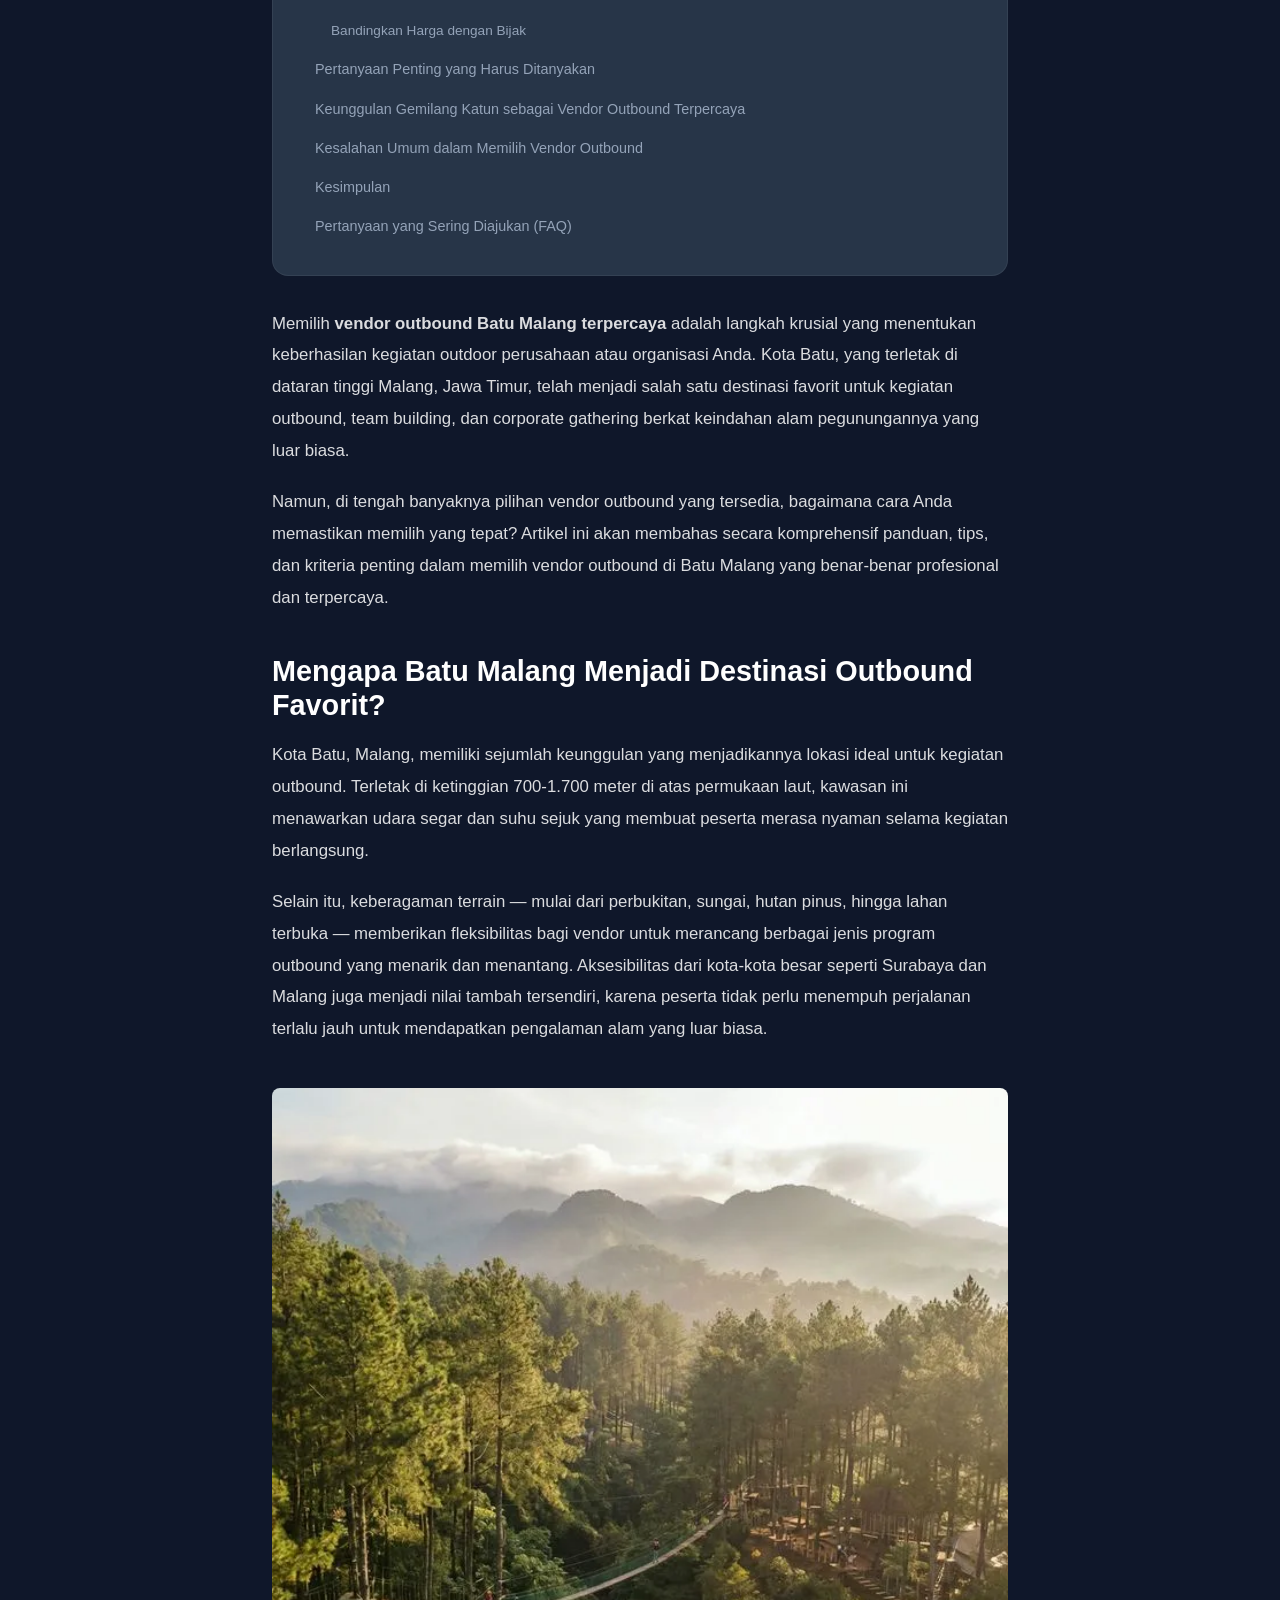
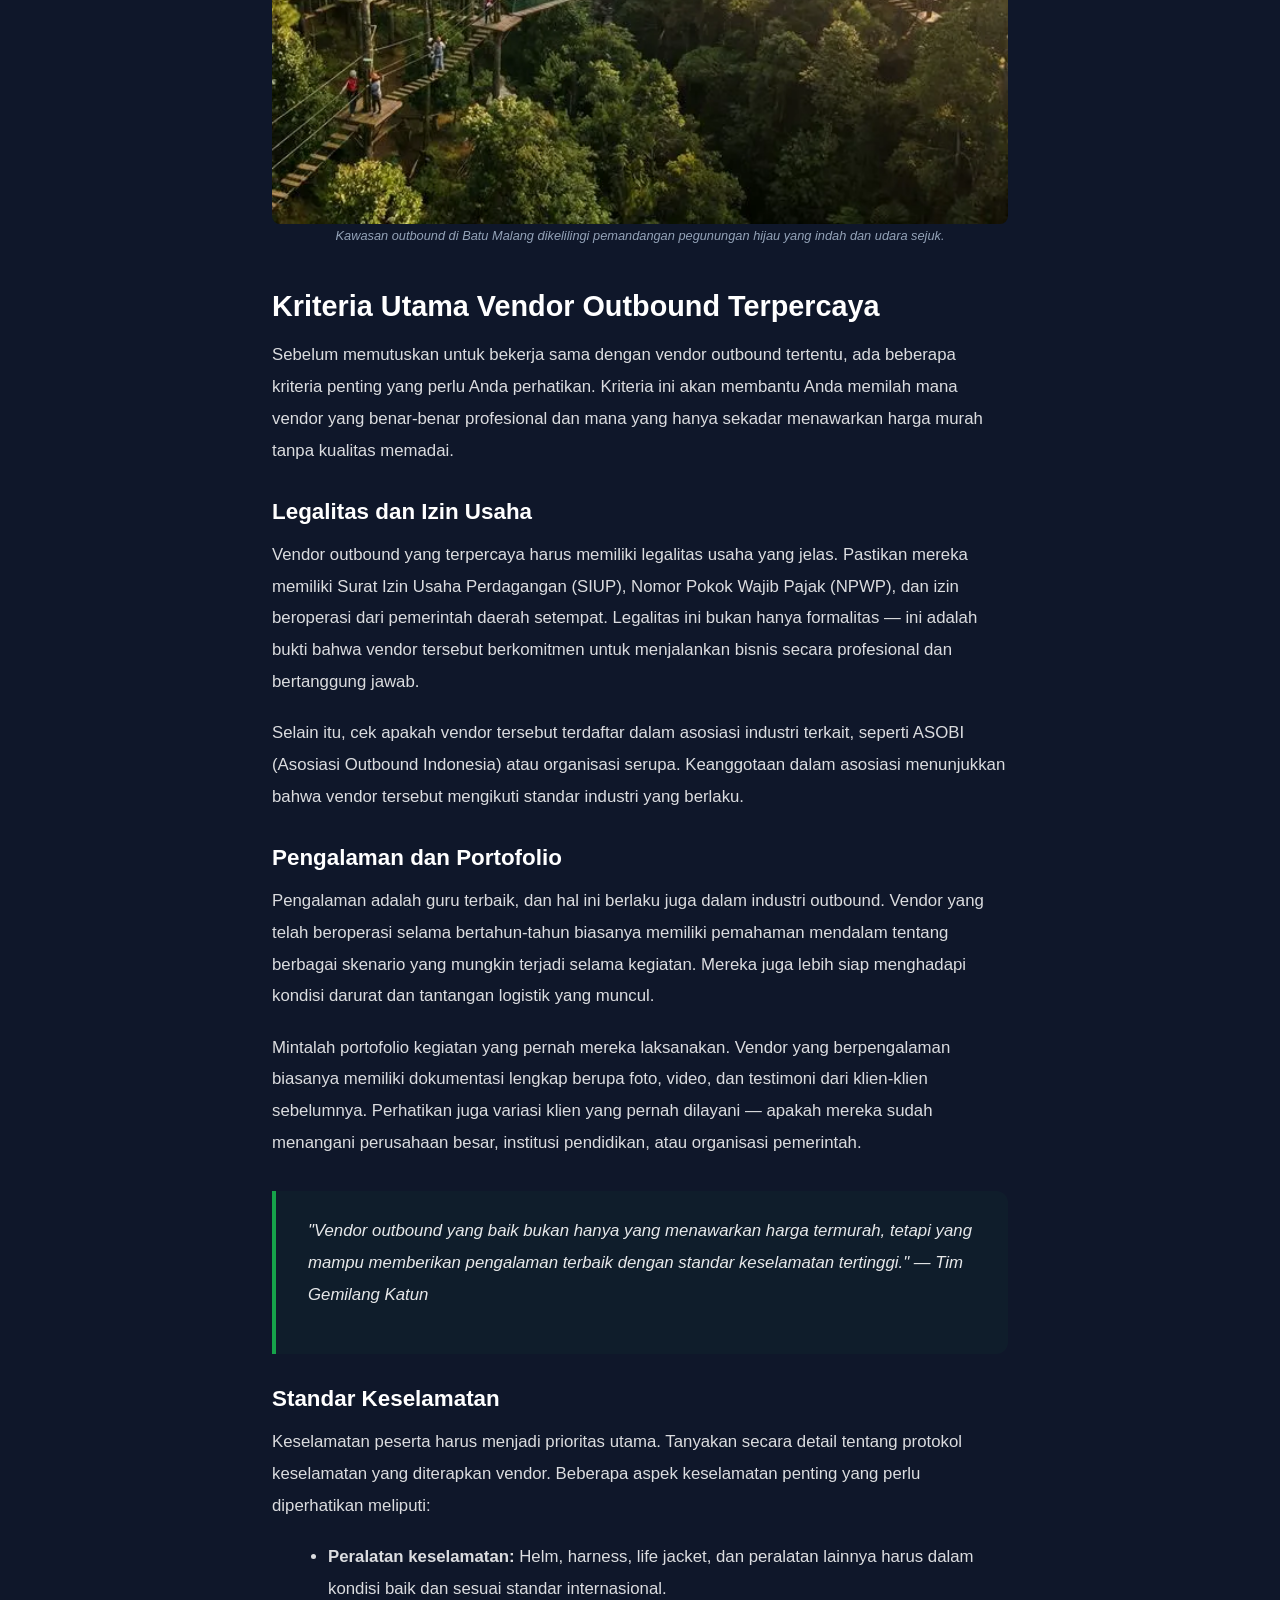
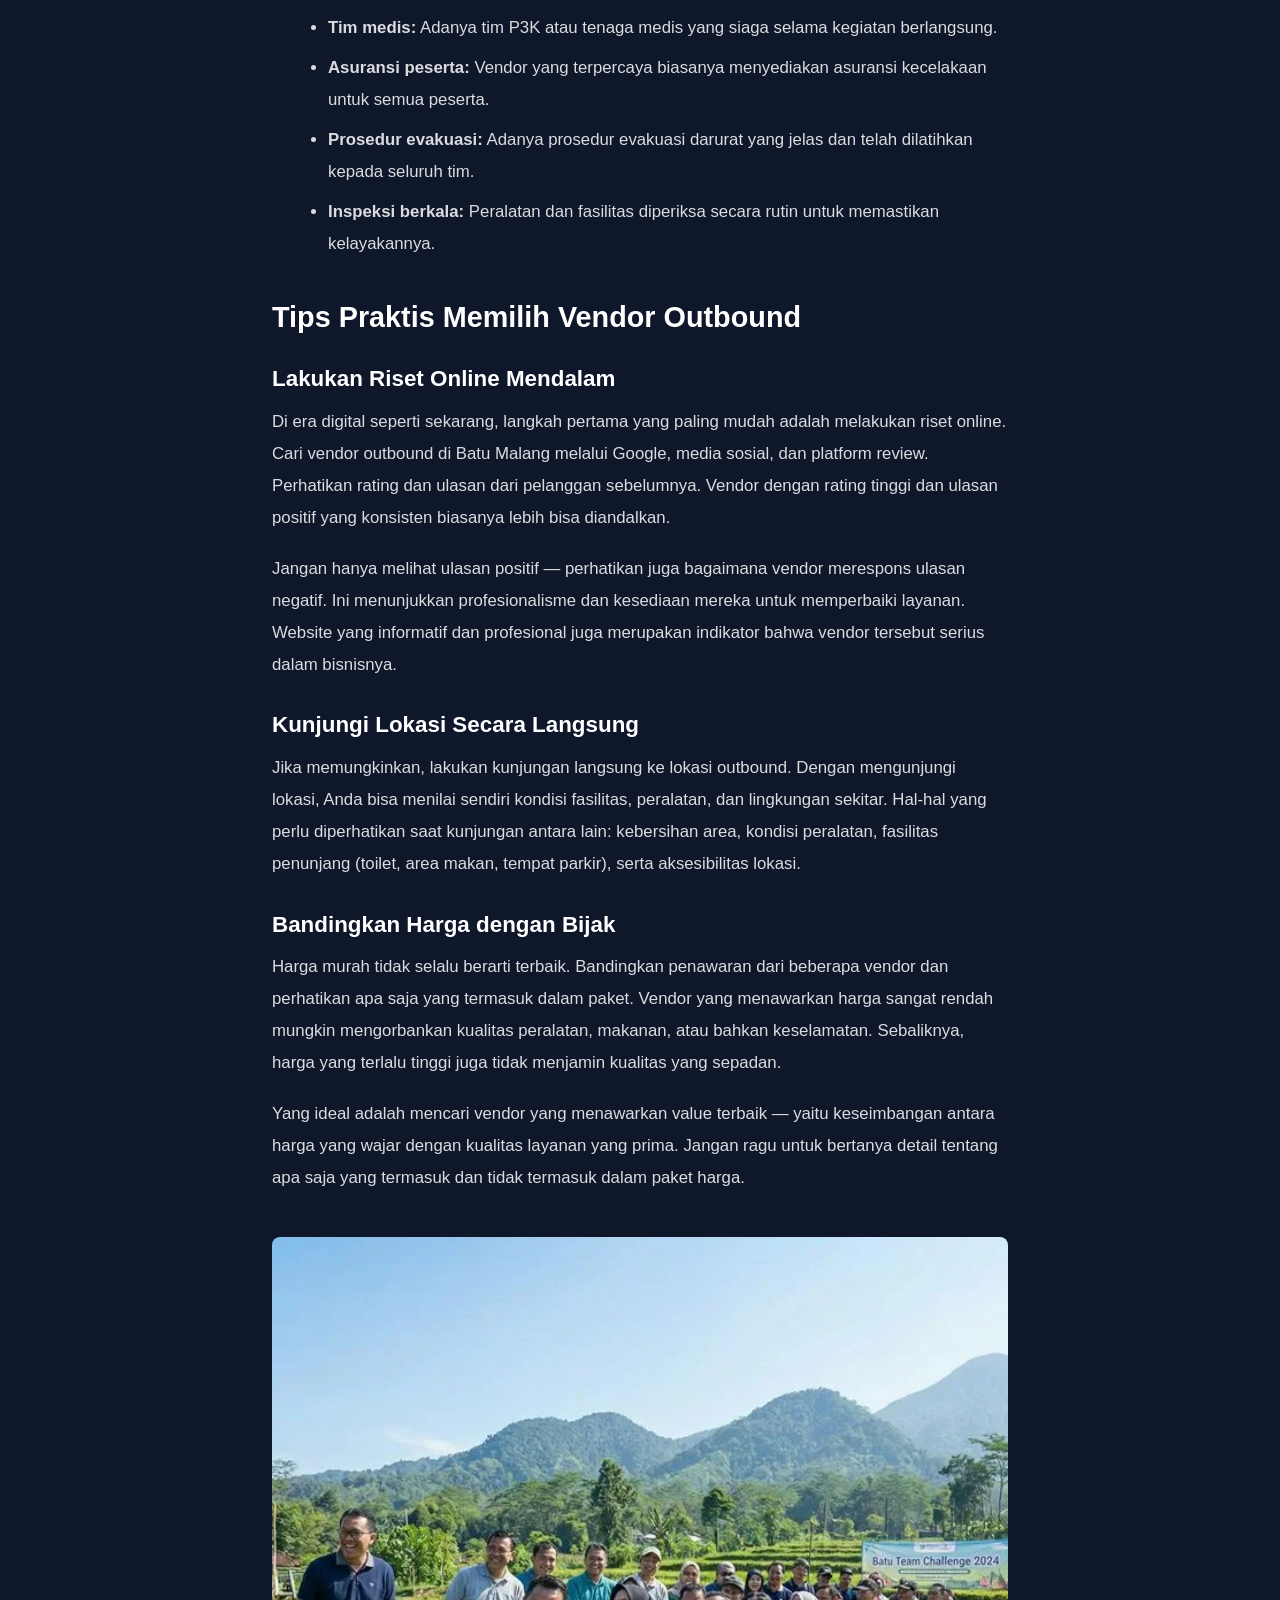
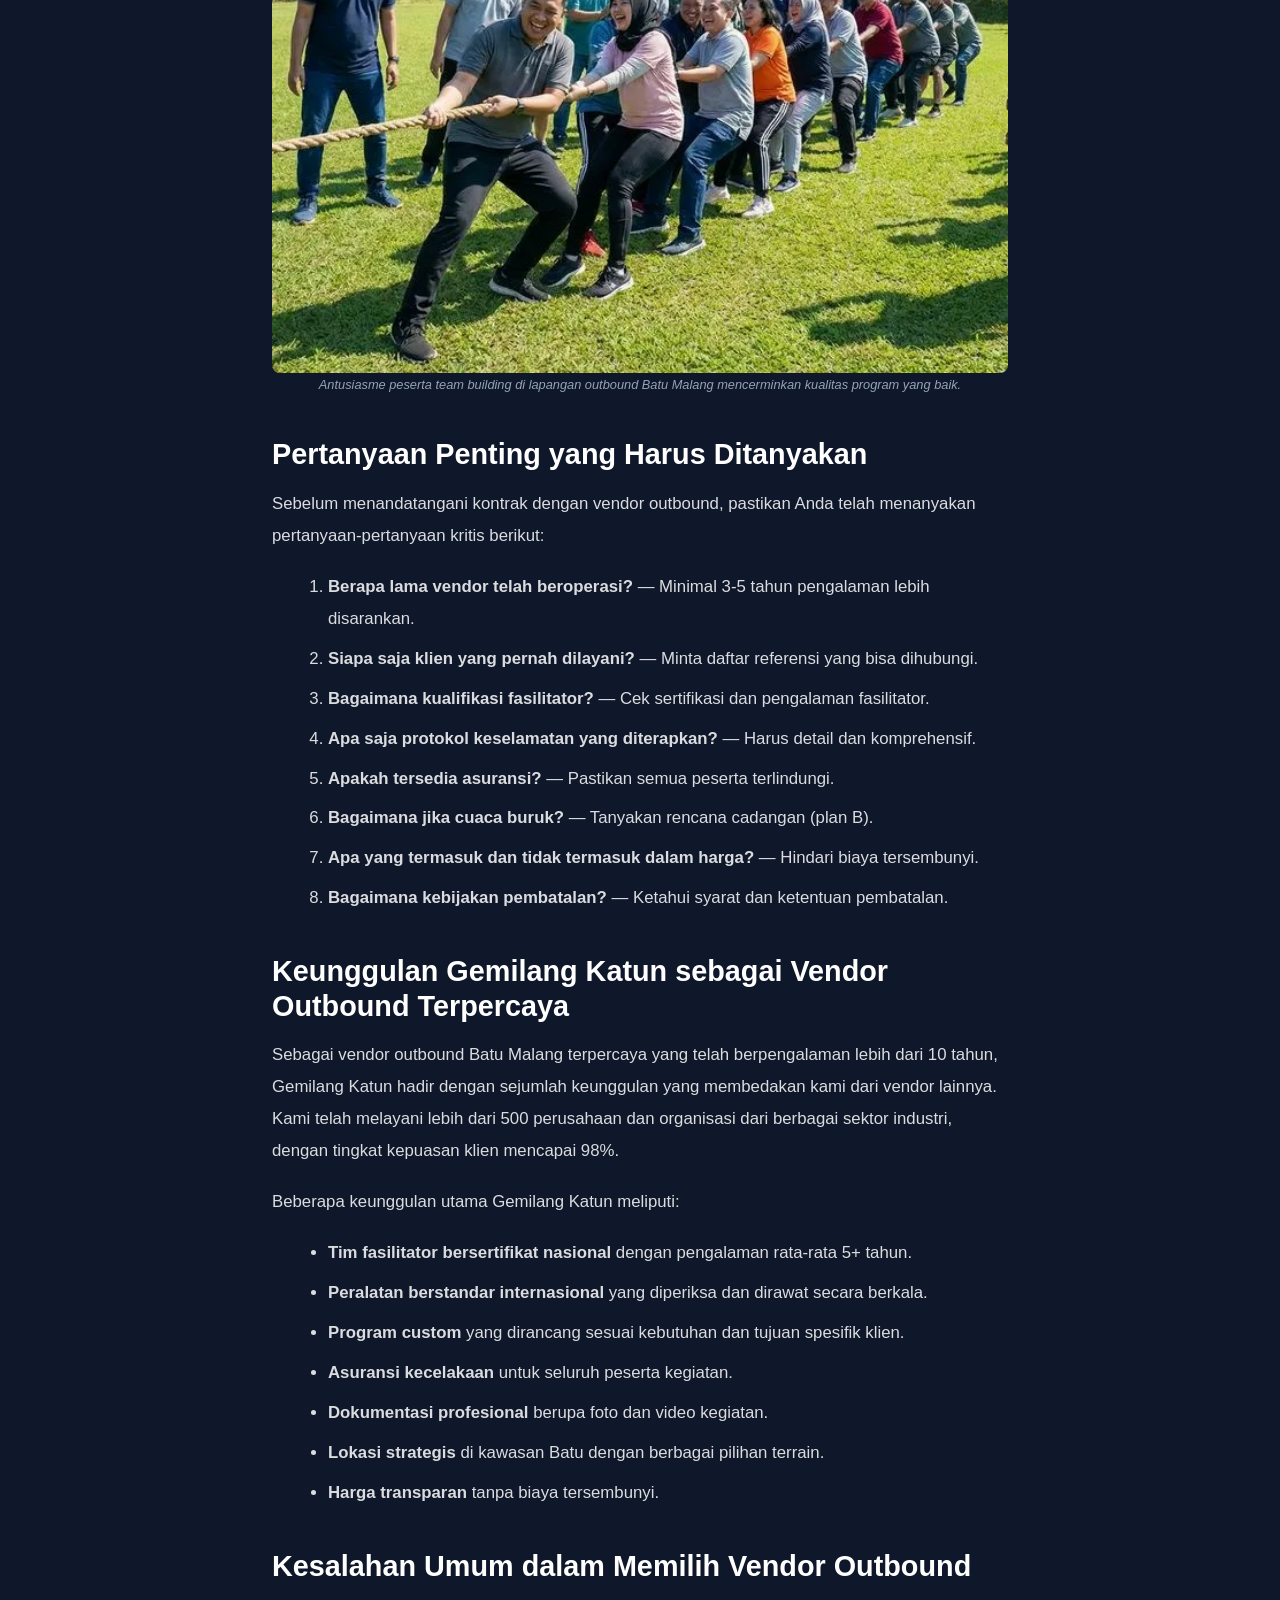
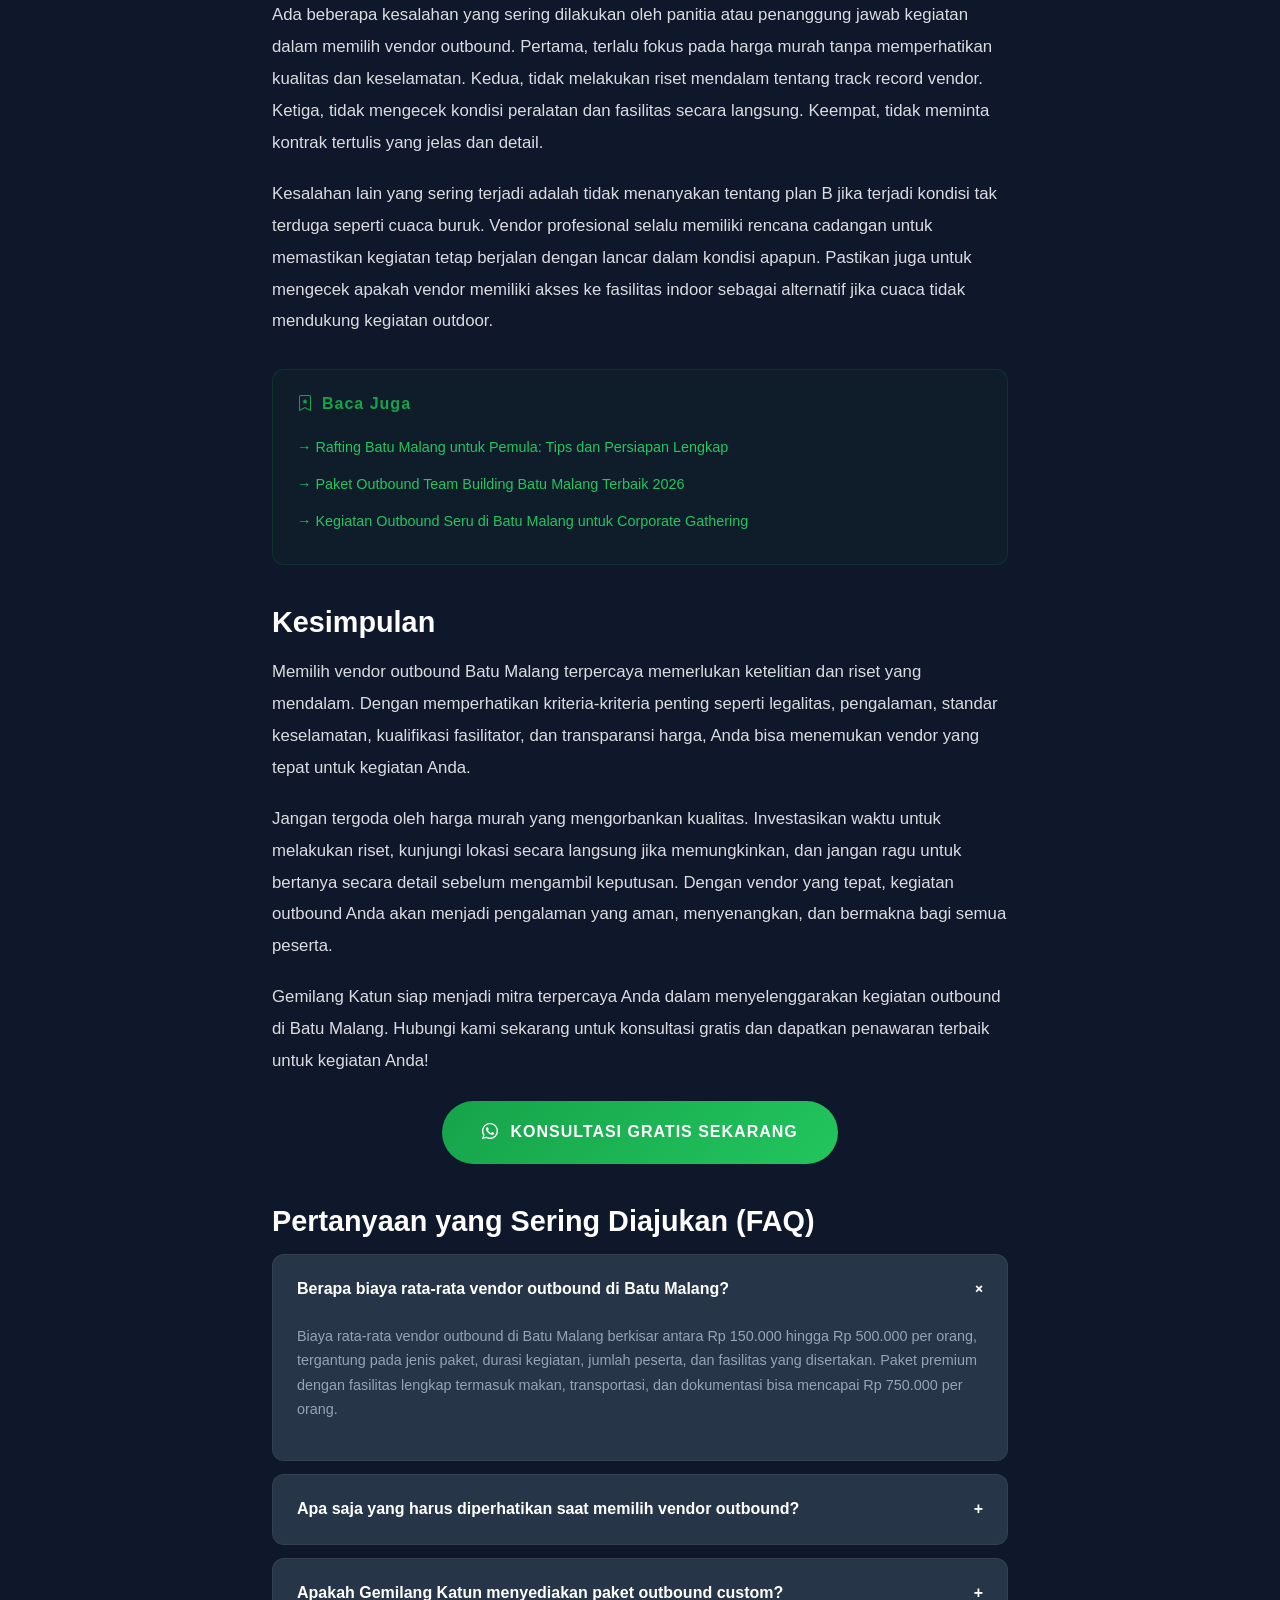
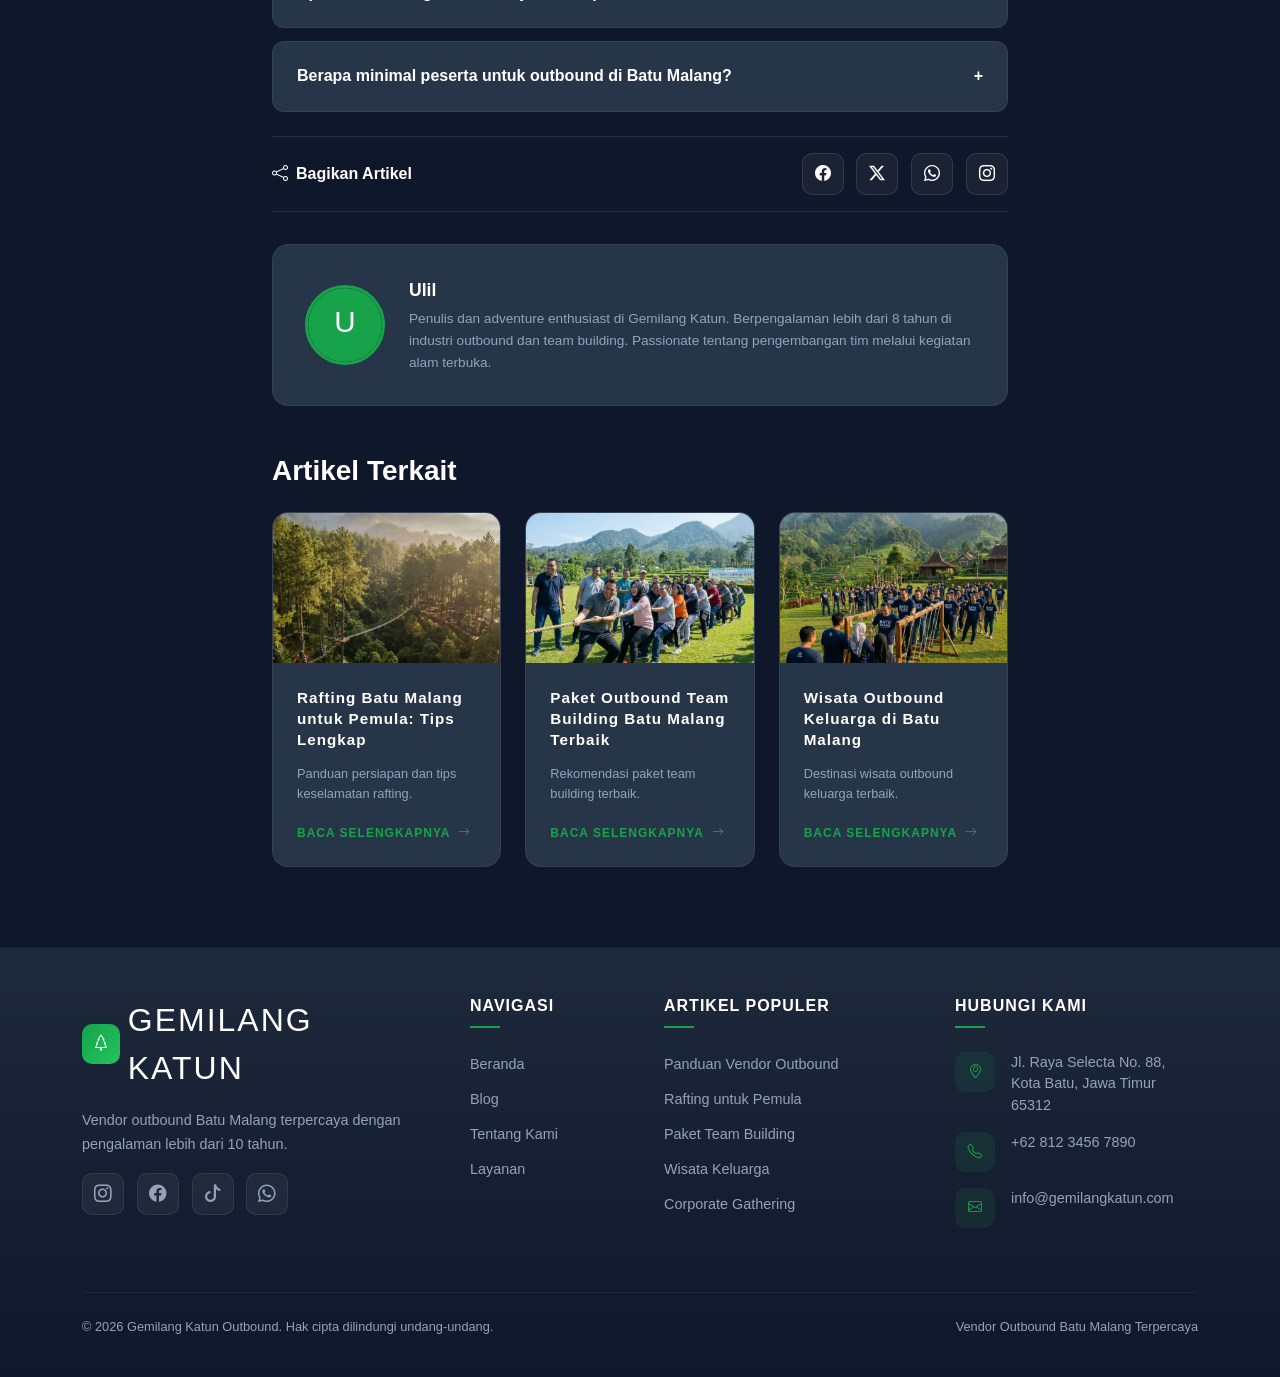
==== commit 6946a2ab: "Add files via upload" ====
--- a/artikel-1.html
+++ b/artikel-1.html
@@ -56,13 +56,13 @@
     <link rel="preconnect" href="https://cdn.jsdelivr.net" crossorigin>
 
     <!-- Preload Critical CSS -->
+    <link rel="preload" href="https://cdn.jsdelivr.net/npm/bootstrap@5.3.3/dist/css/bootstrap.min.css" as="style">
+    <link rel="preload" href="css/style.css" as="style">
+
     <!-- Bootstrap 5 CSS -->
-        <link rel="preload" href="https://cdn.jsdelivr.net/npm/bootstrap@5.3.3/dist/css/bootstrap.min.css" as="style">
-    <link href="https://cdn.jsdelivr.net/npm/bootstrap@5.3.3/dist/css/bootstrap.min.css" rel="stylesheet" media="print" onload="this.media='all'">
-    
+    <link href="https://cdn.jsdelivr.net/npm/bootstrap@5.3.3/dist/css/bootstrap.min.css" rel="stylesheet">
     <link href="https://cdn.jsdelivr.net/npm/bootstrap-icons@1.11.3/font/bootstrap-icons.min.css" rel="stylesheet">
-    <style>:root{--primary:#15803d;--primary-dark:#15803d;--primary-light:#22c55e;--accent:#f59e0b;--accent-dark:#d97706;--dark:#0f172a;--dark-surface:#1e293b;--dark-card:#273548;--text-light:#f8fafc;--text-muted:#cbd5e1;--gradient-primary:linear-gradient(135deg,#065f46 0%,#15803d 100%);--gradient-hero:linear-gradient(135deg,#0f172a 0%,#1e3a2f 50%,#0f172a 100%);--gradient-accent:linear-gradient(135deg,#f59e0b 0%,#f97316 100%);--shadow-glow:0 0 30px rgba(22,163,74,0.3);--shadow-card:0 10px 40px rgba(0,0,0,0.15);--transition:all 0.3s cubic-bezier(0.4,0,0.2,1);--font-display:'Bebas Neue',sans-serif;--font-body:'Inter',sans-serif;}*{box-sizing:border-box;}html{scroll-behavior:smooth;scroll-padding-top:80px;overflow-x:hidden;max-width:100vw;}body{font-family:var(--font-body);color:var(--text-light);background-color:var(--dark);overflow-x:hidden;max-width:100vw;-webkit-font-smoothing:antialiased;-moz-osx-font-smoothing:grayscale;word-wrap:break-word;overflow-wrap:break-word;}::selection{background-color:#4ade80;color:white;}h1,h2,h3,h4,h5,h6{font-family:var(--font-display);letter-spacing:1px;}a{text-decoration:none;transition:var(--transition);}img{max-width:100%;height:auto;}.navbar-custom{background:rgba(15,23,42,0.92) !important;backdrop-filter:blur(20px);-webkit-backdrop-filter:blur(20px);border-bottom:1px solid rgba(255,255,255,0.06);padding:0.6rem 0;transition:var(--transition);}.navbar-custom.scrolled{box-shadow:0 4px 30px rgba(0,0,0,0.3);}.navbar-brand{font-family:var(--font-display);font-size:1.6rem !important;letter-spacing:2px;color:white !important;display:flex;align-items:center;gap:0.5rem;}.navbar-brand .brand-icon{width:40px;height:40px;background:var(--gradient-primary);border-radius:10px;display:flex;align-items:center;justify-content:center;font-size:1.2rem;}.nav-link{font-family:var(--font-body);font-weight:600;font-size:0.85rem;text-transform:uppercase;letter-spacing:1.5px;color:rgba(255,255,255,0.9) !important;padding:0.5rem 1rem !important;transition:var(--transition);position:relative;}.nav-link::after{content:'';position:absolute;bottom:0;left:50%;transform:translateX(-50%);width:0;height:2px;background:var(--primary);transition:width 0.3s ease;}.nav-link:hover,.nav-link.active{color:#4ade80 !important;}.nav-link:hover::after,.nav-link.active::after{width:60%;}.btn-navbar-cta{background:var(--gradient-primary);color:white;font-weight:700;font-size:0.8rem;text-transform:uppercase;letter-spacing:1px;padding:0.6rem 1.5rem;border:none;border-radius:50px;transition:var(--transition);display:flex;align-items:center;gap:0.5rem;}.btn-navbar-cta:hover{transform:translateY(-2px);box-shadow:var(--shadow-glow);color:white;}.offcanvas{background-color:var(--dark) !important;border-left:1px solid rgba(255,255,255,0.06) !important;}.offcanvas .nav-link{font-size:1.1rem;padding:1rem 0 !important;border-bottom:1px solid rgba(255,255,255,0.05);}.btn-close-white{filter:invert(1);}.hero-section{position:relative;min-height:100vh;display:flex;align-items:center;overflow:hidden;background:var(--gradient-hero);}.hero-bg{position:absolute;inset:0;z-index:0;}.hero-bg img{width:100%;height:100%;object-fit:cover;opacity:0.5;}.hero-overlay{position:absolute;inset:0;background:linear-gradient(180deg,rgba(15,23,42,0.7) 0%,rgba(15,23,42,0.4) 50%,rgba(15,23,42,0.95) 100%);z-index:1;}.hero-content{position:relative;z-index:2;}.hero-title{font-family:var(--font-display);font-size:clamp(3rem,8vw,6rem);line-height:1;color:white;letter-spacing:3px;text-shadow:2px 4px 20px rgba(0,0,0,0.5);}.hero-title .text-gradient{background:var(--gradient-primary);-webkit-background-clip:text;-webkit-text-fill-color:transparent;background-clip:text;}.hero-subtitle{font-family:var(--font-body);font-size:1.1rem;color:rgba(255,255,255,0.8);font-weight:300;line-height:1.8;}.btn-hero-primary{background:var(--gradient-primary);color:white;font-weight:700;font-size:1rem;padding:1rem 2.5rem;border:none;border-radius:50px;transition:var(--transition);display:inline-flex;align-items:center;gap:0.7rem;text-transform:uppercase;letter-spacing:1px;}.btn-hero-primary:hover{transform:translateY(-3px);box-shadow:0 8px 30px rgba(22,163,74,0.4);color:white;}.btn-hero-secondary{background:transparent;color:white;font-weight:700;font-size:1rem;padding:1rem 2.5rem;border:2px solid rgba(255,255,255,0.3);border-radius:50px;transition:var(--transition);display:inline-flex;align-items:center;gap:0.7rem;text-transform:uppercase;letter-spacing:1px;}.btn-hero-secondary:hover{border-color:#4ade80;color:#4ade80;background:rgba(22,163,74,0.1);}.scroll-indicator{position:absolute;bottom:2rem;left:50%;transform:translateX(-50%);z-index:2;animation:bounceDown 2s infinite;opacity:0.6;}@keyframes bounceDown{0%,100%{transform:translateX(-50%) translateY(0);}50%{transform:translateX(-50%) translateY(10px);}}.marquee-bar{background:var(--gradient-primary);overflow:hidden;padding:0.8rem 0;position:relative;z-index:10;}.marquee-content{display:flex;gap:3rem;animation:marquee 25s linear infinite;white-space:nowrap;align-items:center;}@keyframes marquee{0%{transform:translateX(0);}100%{transform:translateX(-50%);}}.marquee-item{font-family:var(--font-display);font-size:1.5rem;color:var(--dark);letter-spacing:2px;display:flex;align-items:center;gap:0.5rem;}.marquee-dot{width:8px;height:8px;background:var(--dark);border-radius:50%;opacity:0.5;}.section-dark{background-color:var(--dark);padding:5rem 0;}.section-surface{background-color:var(--dark-surface);padding:5rem 0;}.section-label{font-family:var(--font-body);font-weight:700;font-size:0.8rem;text-transform:uppercase;letter-spacing:3px;color:#4ade80;margin-bottom:0.5rem;}.section-title{font-family:var(--font-display);font-size:clamp(2rem,5vw,3.5rem);color:white;letter-spacing:2px;line-height:1.1;}.section-desc{color:var(--text-muted);font-size:1rem;font-weight:300;line-height:1.8;}.about-section{position:relative;}.about-image-wrapper{position:relative;border-radius:20px;overflow:hidden;}.about-image-wrapper img{width:100%;height:100%;object-fit:cover;transition:transform 0.5s ease;}.about-image-wrapper:hover img{transform:scale(1.03);}.about-badge{position:absolute;bottom:1.5rem;right:1.5rem;background:var(--gradient-primary);color:white;padding:1rem 1.5rem;border-radius:15px;text-align:center;box-shadow:var(--shadow-card);}.about-badge .badge-number{font-family:var(--font-display);font-size:2.5rem;line-height:1;}.about-badge .badge-text{font-size:0.7rem;text-transform:uppercase;letter-spacing:1px;opacity:0.9;}.about-feature{display:flex;align-items:flex-start;gap:1rem;margin-bottom:1.5rem;}.about-feature-icon{width:50px;height:50px;min-width:50px;background:rgba(22,163,74,0.1);border:1px solid rgba(22,163,74,0.2);border-radius:12px;display:flex;align-items:center;justify-content:center;color:#4ade80;font-size:1.3rem;}.about-feature h5{font-family:var(--font-body);font-weight:700;font-size:1rem;color:white;margin-bottom:0.3rem;}.about-feature p{font-size:0.85rem;color:var(--text-muted);margin:0;line-height:1.6;}.service-card{background:var(--dark-card);border:1px solid rgba(255,255,255,0.06);border-radius:20px;padding:2.5rem 2rem;transition:var(--transition);position:relative;overflow:hidden;height:100%;}.service-card::before{content:'';position:absolute;top:0;left:0;width:100%;height:3px;background:var(--gradient-primary);transform:scaleX(0);transform-origin:left;transition:transform 0.4s ease;}.service-card:hover::before{transform:scaleX(1);}.service-card:hover{transform:translateY(-5px);box-shadow:var(--shadow-card);border-color:rgba(22,163,74,0.2);}.service-icon{width:70px;height:70px;background:rgba(22,163,74,0.1);border-radius:16px;display:flex;align-items:center;justify-content:center;margin-bottom:1.5rem;font-size:2rem;transition:var(--transition);}.service-card:hover .service-icon{background:var(--gradient-primary);transform:scale(1.1);}.service-card h4{font-family:var(--font-body);font-weight:700;font-size:1.2rem;color:white;margin-bottom:0.8rem;}.service-card p{font-size:0.9rem;color:var(--text-muted);line-height:1.7;}.article-card{background:var(--dark-card);border:1px solid rgba(255,255,255,0.06);border-radius:16px;overflow:hidden;transition:var(--transition);height:100%;display:flex;flex-direction:column;}.article-card:hover{transform:translateY(-5px);box-shadow:var(--shadow-card);border-color:rgba(22,163,74,0.2);}.article-card-img{position:relative;height:220px;overflow:hidden;}.article-card-img img{width:100%;height:100%;object-fit:cover;transition:transform 0.5s ease;}.article-card:hover .article-card-img img{transform:scale(1.08);}.article-card-tag{position:absolute;top:1rem;left:1rem;background:var(--gradient-primary);color:white;font-size:0.7rem;font-weight:700;text-transform:uppercase;letter-spacing:1px;padding:0.3rem 0.8rem;border-radius:50px;}.article-card-body{padding:1.5rem;flex:1;display:flex;flex-direction:column;}.article-card-meta{font-size:0.75rem;color:var(--text-muted);margin-bottom:0.8rem;display:flex;align-items:center;gap:1rem;}.article-card-title{font-family:var(--font-body);font-weight:700;font-size:1.1rem;color:white;margin-bottom:0.8rem;line-height:1.4;transition:var(--transition);}.article-card:hover .article-card-title{color:#4ade80;}.article-card-excerpt{font-size:0.85rem;color:var(--text-muted);line-height:1.6;margin-bottom:1.2rem;flex:1;}.article-card-link{color:#4ade80;font-weight:700;font-size:0.85rem;text-transform:uppercase;letter-spacing:1px;display:inline-flex;align-items:center;gap:0.5rem;transition:var(--transition);}.article-card-link:hover{color:var(--primary-light);gap:0.8rem;}.cta-section{position:relative;padding:6rem 0;background-size:cover;background-position:center;background-attachment:fixed;}.cta-overlay{position:absolute;inset:0;background:linear-gradient(135deg,rgba(15,23,42,0.9) 0%,rgba(22,163,74,0.3) 100%);}.cta-content{position:relative;z-index:2;}.footer{background:linear-gradient(180deg,var(--dark-surface) 0%,var(--dark) 100%);border-top:1px solid rgba(255,255,255,0.05);}.footer-brand-text{font-family:var(--font-display);font-size:2rem;letter-spacing:2px;color:white;}.footer-desc{color:var(--text-muted);font-size:0.9rem;line-height:1.7;}.footer-title{font-family:var(--font-body);font-weight:700;font-size:1rem;color:white;text-transform:uppercase;letter-spacing:1px;margin-bottom:1.5rem;position:relative;padding-bottom:0.8rem;}.footer-title::after{content:'';position:absolute;bottom:0;left:0;width:30px;height:2px;background:var(--primary);}.footer-links{list-style:none;padding:0;margin:0;}.footer-links li{margin-bottom:0.7rem;}.footer-links a{color:var(--text-muted);font-size:0.9rem;transition:var(--transition);display:inline-flex;align-items:center;gap:0.5rem;}.footer-links a:hover{color:#4ade80;padding-left:0.3rem;}.footer-contact-item{display:flex;align-items:flex-start;gap:1rem;margin-bottom:1rem;color:var(--text-muted);font-size:0.9rem;}.footer-contact-icon{width:40px;height:40px;min-width:40px;background:rgba(22,163,74,0.1);border-radius:10px;display:flex;align-items:center;justify-content:center;color:#4ade80;}.footer-social{display:flex;gap:0.8rem;}.footer-social a{width:42px;height:42px;background:rgba(255,255,255,0.05);border:1px solid rgba(255,255,255,0.08);border-radius:10px;display:flex;align-items:center;justify-content:center;color:var(--text-muted);transition:var(--transition);font-size:1.1rem;}.footer-social a:hover{background:var(--gradient-primary);color:white;border-color:#4ade80;transform:translateY(-3px);}.footer-bottom{border-top:1px solid rgba(255,255,255,0.05);padding:1.5rem 0;margin-top:3rem;}.footer-bottom p{color:var(--text-muted);font-size:0.8rem;margin:0;}.floating-buttons{position:fixed;bottom:2rem;right:2rem;z-index:9999;display:flex;flex-direction:column;gap:0.8rem;align-items:center;}.btn-wa-float{width:56px;height:56px;border-radius:50%;background:linear-gradient(135deg,#25d366 0%,#128c7e 100%);color:white;border:none;display:flex;align-items:center;justify-content:center;font-size:1.6rem;box-shadow:0 4px 20px rgba(37,211,102,0.4);transition:var(--transition);cursor:pointer;animation:waFloat 3s ease-in-out infinite;text-decoration:none;}.btn-wa-float:hover{transform:scale(1.1) translateY(-3px);box-shadow:0 6px 30px rgba(37,211,102,0.6);color:white;}@keyframes waFloat{0%,100%{transform:translateY(0);}50%{transform:translateY(-5px);}}.btn-scroll-top{width:46px;height:46px;border-radius:50%;background:rgba(255,255,255,0.1);backdrop-filter:blur(10px);border:1px solid rgba(255,255,255,0.15);color:white;display:flex;align-items:center;justify-content:center;font-size:1.2rem;cursor:pointer;transition:var(--transition);opacity:0;visibility:hidden;transform:translateY(20px);}.btn-scroll-top.show{opacity:1;visibility:visible;transform:translateY(0);}.btn-scroll-top:hover{background:var(--primary);border-color:#4ade80;transform:translateY(-3px);}.blog-header{padding:8rem 0 3rem;background:var(--gradient-hero);position:relative;}.blog-grid .article-card-img{height:200px;}.article-hero{position:relative;padding:8rem 0 3rem;background:var(--gradient-hero);}.article-content{font-family:var(--font-body);font-size:1.05rem;line-height:1.9;color:rgba(255,255,255,0.85);}.article-content h2{font-family:var(--font-body);font-weight:800;font-size:1.8rem;color:white;margin:2.5rem 0 1rem;letter-spacing:normal;}.article-content h3{font-family:var(--font-body);font-weight:700;font-size:1.4rem;color:white;margin:2rem 0 0.8rem;letter-spacing:normal;}.article-content p{margin-bottom:1.2rem;}.article-content img{border-radius:12px;margin:1.5rem 0;width:100%;}.article-content blockquote{border-left:4px solid var(--primary);padding:1.5rem 2rem;margin:2rem 0;background:rgba(22,163,74,0.05);border-radius:0 12px 12px 0;font-style:italic;color:rgba(255,255,255,0.9);}.article-content ul,.article-content ol{margin:1rem 0 1.5rem 1.5rem;}.article-content li{margin-bottom:0.5rem;}.toc-container{background:var(--dark-card);border:1px solid rgba(255,255,255,0.06);border-radius:16px;padding:1.5rem;margin:2rem 0;}.toc-toggle{background:none;border:none;color:white;font-weight:700;font-size:1rem;cursor:pointer;display:flex;align-items:center;justify-content:space-between;width:100%;padding:0;}.toc-list{list-style:none;padding:0;margin:1rem 0 0;}.toc-list li{margin-bottom:0.5rem;}.toc-list a{color:var(--text-muted);font-size:0.9rem;transition:var(--transition);display:block;padding:0.3rem 0;padding-left:1rem;border-left:2px solid transparent;}.toc-list a:hover{color:#4ade80;border-left-color:#4ade80;}.toc-list .toc-h3{padding-left:2rem;font-size:0.85rem;}.faq-item{background:var(--dark-card);border:1px solid rgba(255,255,255,0.06);border-radius:12px;margin-bottom:0.8rem;overflow:hidden;}.faq-question{background:none;border:none;color:white;font-weight:600;font-size:1rem;padding:1.2rem 1.5rem;width:100%;text-align:left;cursor:pointer;display:flex;align-items:center;justify-content:space-between;transition:var(--transition);}.faq-question:hover{color:#4ade80;}.faq-answer{padding:0 1.5rem 1.2rem;color:var(--text-muted);font-size:0.9rem;line-height:1.7;display:none;}.faq-item.active .faq-answer{display:block;}.faq-item.active .faq-question .faq-icon{transform:rotate(45deg);}.author-box{background:var(--dark-card);border:1px solid rgba(255,255,255,0.06);border-radius:16px;padding:2rem;display:flex;gap:1.5rem;align-items:center;margin:2rem 0;}.author-avatar{width:80px;height:80px;min-width:80px;border-radius:50%;object-fit:cover;border:3px solid var(--primary);}.author-name{font-weight:700;font-size:1.1rem;color:white;margin-bottom:0.3rem;}.author-bio{font-size:0.85rem;color:var(--text-muted);line-height:1.6;margin:0;}.share-buttons{display:flex;gap:0.8rem;flex-wrap:wrap;}.btn-share{width:42px;height:42px;border-radius:10px;border:1px solid rgba(255,255,255,0.1);background:rgba(255,255,255,0.05);color:white;display:flex;align-items:center;justify-content:center;font-size:1rem;transition:var(--transition);cursor:pointer;text-decoration:none;}.btn-share:hover{transform:translateY(-2px);color:white;}.btn-share.facebook:hover{background:#1877f2;border-color:#1877f2;}.btn-share.twitter:hover{background:#1da1f2;border-color:#1da1f2;}.btn-share.whatsapp:hover{background:#25d366;border-color:#25d366;}.btn-share.instagram:hover{background:linear-gradient(45deg,#f09433,#e6683c,#dc2743,#cc2366,#bc1888);border-color:#e6683c;}.baca-juga{background:rgba(22,163,74,0.05);border:1px solid rgba(22,163,74,0.15);border-radius:12px;padding:1.5rem;margin:2rem 0;}.baca-juga h4{font-family:var(--font-body);font-weight:700;color:#4ade80;margin-bottom:1rem;font-size:1rem;}.baca-juga a{color:var(--primary-light);display:block;padding:0.3rem 0;font-size:0.9rem;}.baca-juga a:hover{text-decoration:underline;}.img-caption{font-size:0.8rem;color:var(--text-muted);text-align:center;font-style:italic;margin-top:-0.5rem;margin-bottom:1.5rem;}.fade-up{opacity:0;transform:translateY(30px);transition:opacity 0.6s ease,transform 0.6s ease;}.fade-up.visible{opacity:1;transform:translateY(0);}@media (max-width:991.98px){.hero-title{font-size:clamp(2.5rem,7vw,4rem);}.section-title{font-size:2.2rem;}.cta-section{background-attachment:scroll;}}@media (max-width:767.98px){.hero-section{min-height:90vh;}.hero-title{font-size:clamp(2rem,6vw,2.5rem);}.section-dark,.section-surface{padding:3rem 0;}.floating-buttons{bottom:1.2rem;right:1.2rem;}.btn-wa-float{width:50px;height:50px;font-size:1.4rem;}.btn-scroll-top{width:40px;height:40px;}.author-box{flex-direction:column;text-align:center;}.article-content h2{font-size:1.5rem;}.article-content h3{font-size:1.2rem;}.footer-title::after{left:50%;transform:translateX(-50%);}}@media (max-width:575.98px){.hero-title{font-size:clamp(1.5rem,8vw,2rem);}.section-title{font-size:clamp(1.5rem,7vw,1.8rem);}.hero-subtitle{font-size:0.95rem;}.btn-hero-primary,.btn-hero-secondary{width:100%;justify-content:center;}}.text-primary-custom{color:#4ade80 !important;}.bg-gradient-primary{background:var(--gradient-primary) !important;}.fw-800{font-weight:800;}.letter-spacing-wide{letter-spacing:2px;}
-</style>
+    <link href="css/style.css" rel="stylesheet">
 
     <!-- JSON-LD Article -->
     <script type="application/ld+json">
@@ -178,9 +178,9 @@
             <nav aria-label="breadcrumb">
                 <ol class="breadcrumb mb-3" style="--bs-breadcrumb-divider:'›';">
                     <li class="breadcrumb-item"><a href="index.html" class="text-decoration-none"
-                            style="color:#4ade80;">Beranda</a></li>
+                            style="color:var(--primary);">Beranda</a></li>
                     <li class="breadcrumb-item"><a href="blog.html" class="text-decoration-none"
-                            style="color:#4ade80;">Blog</a></li>
+                            style="color:var(--primary);">Blog</a></li>
                     <li class="breadcrumb-item active text-white" aria-current="page">Panduan Vendor Outbound</li>
                 </ol>
             </nav>
@@ -201,7 +201,7 @@
             <div class="row justify-content-center">
                 <div class="col-lg-8">
                     <!-- Featured Image -->
-                    <img src="images/hero-rafting.webp" srcset="images/hero-rafting-800w.webp 800w, images/hero-rafting.webp 1920w" sizes="(max-width: 800px) 100vw, 1920px"
+                    <img src="images/hero-rafting.webp"
                         alt="Tim outbound sedang melakukan kegiatan rafting seru di sungai Batu Malang dengan pemandangan hijau"
                         class="w-100 rounded-3 mb-2" width="800" height="450" loading="eager">
                     <p class="img-caption">Tim peserta outbound menikmati kegiatan rafting di sungai Batu Malang dengan
@@ -244,7 +244,7 @@
                             Malang juga menjadi nilai tambah tersendiri, karena peserta tidak perlu menempuh perjalanan
                             terlalu jauh untuk mendapatkan pengalaman alam yang luar biasa.</p>
 
-                        <img src="images/artikel-outbound.webp" srcset="images/artikel-outbound-800w.webp 800w, images/artikel-outbound.webp 1920w" sizes="(max-width: 800px) 100vw, 1920px"
+                        <img src="images/artikel-outbound.webp"
                             alt="Lokasi outbound di Batu Malang dengan pemandangan pegunungan dan pepohonan hijau"
                             class="w-100 rounded-3 mb-2" width="800" height="400" loading="lazy">
                         <p class="img-caption">Kawasan outbound di Batu Malang dikelilingi pemandangan pegunungan hijau
@@ -338,7 +338,7 @@
                             harga yang wajar dengan kualitas layanan yang prima. Jangan ragu untuk bertanya detail
                             tentang apa saja yang termasuk dan tidak termasuk dalam paket harga.</p>
 
-                        <img src="images/artikel-teambuilding.webp" srcset="images/artikel-teambuilding-800w.webp 800w, images/artikel-teambuilding.webp 1920w" sizes="(max-width: 800px) 100vw, 1920px"
+                        <img src="images/artikel-teambuilding.webp"
                             alt="Peserta outbound team building bersemangat di lapangan terbuka Batu Malang"
                             class="w-100 rounded-3 mb-2" width="800" height="400" loading="lazy">
                         <p class="img-caption">Antusiasme peserta team building di lapangan outbound Batu Malang
@@ -523,7 +523,7 @@
                         <div class="col-md-4">
                             <article class="article-card">
                                 <div class="article-card-img" style="height:150px;">
-                                    <img src="images/artikel-outbound.webp" srcset="images/artikel-outbound-800w.webp 800w, images/artikel-outbound.webp 1920w" sizes="(max-width: 800px) 100vw, 1920px" alt="Rafting Batu Malang untuk pemula"
+                                    <img src="images/artikel-outbound.png" alt="Rafting Batu Malang untuk pemula"
                                         width="300" height="150" loading="lazy">
                                 </div>
                                 <div class="article-card-body">
@@ -539,7 +539,7 @@
                         <div class="col-md-4">
                             <article class="article-card">
                                 <div class="article-card-img" style="height:150px;">
-                                    <img src="images/artikel-teambuilding.webp" srcset="images/artikel-teambuilding-800w.webp 800w, images/artikel-teambuilding.webp 1920w" sizes="(max-width: 800px) 100vw, 1920px"
+                                    <img src="images/artikel-teambuilding.png"
                                         alt="Paket outbound team building Batu Malang" width="300" height="150"
                                         loading="lazy">
                                 </div>
@@ -556,7 +556,7 @@
                         <div class="col-md-4">
                             <article class="article-card">
                                 <div class="article-card-img" style="height:150px;">
-                                    <img src="images/about-team.webp" srcset="images/about-team-800w.webp 800w, images/about-team.webp 1920w" sizes="(max-width: 800px) 100vw, 1920px" alt="Wisata outbound keluarga Batu Malang"
+                                    <img src="images/about-team.png" alt="Wisata outbound keluarga Batu Malang"
                                         width="300" height="150" loading="lazy">
                                 </div>
                                 <div class="article-card-body">
@@ -591,11 +591,11 @@
                         tahun.</p>
                     <div class="footer-social">
                         <a href="https://www.instagram.com/gemilangkatun" target="_blank" rel="noopener noreferrer"
-                            aria-label="Instagram" aria-label="Instagram"><i class="bi bi-instagram"></i></a>
+                            aria-label="Instagram"><i class="bi bi-instagram"></i></a>
                         <a href="https://www.facebook.com/gemilangkatun" target="_blank" rel="noopener noreferrer"
-                            aria-label="Facebook" aria-label="Facebook"><i class="bi bi-facebook"></i></a>
+                            aria-label="Facebook"><i class="bi bi-facebook"></i></a>
                         <a href="https://www.tiktok.com/@gemilangkatun" target="_blank" rel="noopener noreferrer"
-                            aria-label="TikTok" aria-label="TikTok"><i class="bi bi-tiktok"></i></a>
+                            aria-label="TikTok"><i class="bi bi-tiktok"></i></a>
                         <a href="https://wa.me/6281234567890" target="_blank" rel="noopener noreferrer"
                             aria-label="WhatsApp"><i class="bi bi-whatsapp"></i></a>
                     </div>
@@ -660,7 +660,7 @@
         </button>
     </div>
 
-    <script src="https://cdn.jsdelivr.net/npm/bootstrap@5.3.3/dist/js/bootstrap.bundle.min.js" defer></script>
+    <script src="https://cdn.jsdelivr.net/npm/bootstrap@5.3.3/dist/js/bootstrap.bundle.min.js"></script>
     <script>
         // Navbar
         const navbar = document.getElementById('mainNav');
@@ -724,10 +724,3 @@
 
 </html>
 
-
-
-
-
-
-
-
--- a/css/style.css
+++ b/css/style.css
@@ -0,0 +1 @@
+﻿:root{--primary:#16a34a;--primary-dark:#15803d;--primary-light:#22c55e;--accent:#f59e0b;--accent-dark:#d97706;--dark:#0f172a;--dark-surface:#1e293b;--dark-card:#273548;--text-light:#f8fafc;--text-muted:#94a3b8;--gradient-primary:linear-gradient(135deg,#16a34a 0%,#22c55e 100%);--gradient-hero:linear-gradient(135deg,#0f172a 0%,#1e3a2f 50%,#0f172a 100%);--gradient-accent:linear-gradient(135deg,#f59e0b 0%,#f97316 100%);--shadow-glow:0 0 30px rgba(22,163,74,0.3);--shadow-card:0 10px 40px rgba(0,0,0,0.15);--transition:all 0.3s cubic-bezier(0.4,0,0.2,1);--font-display:'Bebas Neue',sans-serif;--font-body:'Inter',sans-serif;}*{box-sizing:border-box;}html{scroll-behavior:smooth;scroll-padding-top:80px;overflow-x:hidden;max-width:100vw;}body{font-family:var(--font-body);color:var(--text-light);background-color:var(--dark);overflow-x:hidden;max-width:100vw;-webkit-font-smoothing:antialiased;-moz-osx-font-smoothing:grayscale;word-wrap:break-word;overflow-wrap:break-word;}::selection{background-color:var(--primary);color:white;}h1,h2,h3,h4,h5,h6{font-family:var(--font-display);letter-spacing:1px;}a{text-decoration:none;transition:var(--transition);}img{max-width:100%;height:auto;}.navbar-custom{background:rgba(15,23,42,0.92) !important;backdrop-filter:blur(20px);-webkit-backdrop-filter:blur(20px);border-bottom:1px solid rgba(255,255,255,0.06);padding:0.6rem 0;transition:var(--transition);}.navbar-custom.scrolled{box-shadow:0 4px 30px rgba(0,0,0,0.3);}.navbar-brand{font-family:var(--font-display);font-size:1.6rem !important;letter-spacing:2px;color:white !important;display:flex;align-items:center;gap:0.5rem;}.navbar-brand .brand-icon{width:40px;height:40px;background:var(--gradient-primary);border-radius:10px;display:flex;align-items:center;justify-content:center;font-size:1.2rem;}.nav-link{font-family:var(--font-body);font-weight:600;font-size:0.85rem;text-transform:uppercase;letter-spacing:1.5px;color:rgba(255,255,255,0.7) !important;padding:0.5rem 1rem !important;transition:var(--transition);position:relative;}.nav-link::after{content:'';position:absolute;bottom:0;left:50%;transform:translateX(-50%);width:0;height:2px;background:var(--primary);transition:width 0.3s ease;}.nav-link:hover,.nav-link.active{color:var(--primary) !important;}.nav-link:hover::after,.nav-link.active::after{width:60%;}.btn-navbar-cta{background:var(--gradient-primary);color:white;font-weight:700;font-size:0.8rem;text-transform:uppercase;letter-spacing:1px;padding:0.6rem 1.5rem;border:none;border-radius:50px;transition:var(--transition);display:flex;align-items:center;gap:0.5rem;}.btn-navbar-cta:hover{transform:translateY(-2px);box-shadow:var(--shadow-glow);color:white;}.offcanvas{background-color:var(--dark) !important;border-left:1px solid rgba(255,255,255,0.06) !important;}.offcanvas .nav-link{font-size:1.1rem;padding:1rem 0 !important;border-bottom:1px solid rgba(255,255,255,0.05);}.btn-close-white{filter:invert(1);}.hero-section{position:relative;min-height:100vh;display:flex;align-items:center;overflow:hidden;background:var(--gradient-hero);}.hero-bg{position:absolute;inset:0;z-index:0;}.hero-bg img{width:100%;height:100%;object-fit:cover;opacity:0.5;}.hero-overlay{position:absolute;inset:0;background:linear-gradient(180deg,rgba(15,23,42,0.7) 0%,rgba(15,23,42,0.4) 50%,rgba(15,23,42,0.95) 100%);z-index:1;}.hero-content{position:relative;z-index:2;}.hero-title{font-family:var(--font-display);font-size:clamp(3rem,8vw,6rem);line-height:1;color:white;letter-spacing:3px;text-shadow:2px 4px 20px rgba(0,0,0,0.5);}.hero-title .text-gradient{background:var(--gradient-primary);-webkit-background-clip:text;-webkit-text-fill-color:transparent;background-clip:text;}.hero-subtitle{font-family:var(--font-body);font-size:1.1rem;color:rgba(255,255,255,0.8);font-weight:300;line-height:1.8;}.btn-hero-primary{background:var(--gradient-primary);color:white;font-weight:700;font-size:1rem;padding:1rem 2.5rem;border:none;border-radius:50px;transition:var(--transition);display:inline-flex;align-items:center;gap:0.7rem;text-transform:uppercase;letter-spacing:1px;}.btn-hero-primary:hover{transform:translateY(-3px);box-shadow:0 8px 30px rgba(22,163,74,0.4);color:white;}.btn-hero-secondary{background:transparent;color:white;font-weight:700;font-size:1rem;padding:1rem 2.5rem;border:2px solid rgba(255,255,255,0.3);border-radius:50px;transition:var(--transition);display:inline-flex;align-items:center;gap:0.7rem;text-transform:uppercase;letter-spacing:1px;}.btn-hero-secondary:hover{border-color:var(--primary);color:var(--primary);background:rgba(22,163,74,0.1);}.scroll-indicator{position:absolute;bottom:2rem;left:50%;transform:translateX(-50%);z-index:2;animation:bounceDown 2s infinite;opacity:0.6;}@keyframes bounceDown{0%,100%{transform:translateX(-50%) translateY(0);}50%{transform:translateX(-50%) translateY(10px);}}.marquee-bar{background:var(--gradient-primary);overflow:hidden;padding:0.8rem 0;position:relative;z-index:10;}.marquee-content{display:flex;gap:3rem;animation:marquee 25s linear infinite;white-space:nowrap;align-items:center;}@keyframes marquee{0%{transform:translateX(0);}100%{transform:translateX(-50%);}}.marquee-item{font-family:var(--font-display);font-size:1.5rem;color:var(--dark);letter-spacing:2px;display:flex;align-items:center;gap:0.5rem;}.marquee-dot{width:8px;height:8px;background:var(--dark);border-radius:50%;opacity:0.5;}.section-dark{background-color:var(--dark);padding:5rem 0;}.section-surface{background-color:var(--dark-surface);padding:5rem 0;}.section-label{font-family:var(--font-body);font-weight:700;font-size:0.8rem;text-transform:uppercase;letter-spacing:3px;color:var(--primary);margin-bottom:0.5rem;}.section-title{font-family:var(--font-display);font-size:clamp(2rem,5vw,3.5rem);color:white;letter-spacing:2px;line-height:1.1;}.section-desc{color:var(--text-muted);font-size:1rem;font-weight:300;line-height:1.8;}.about-section{position:relative;}.about-image-wrapper{position:relative;border-radius:20px;overflow:hidden;}.about-image-wrapper img{width:100%;height:100%;object-fit:cover;transition:transform 0.5s ease;}.about-image-wrapper:hover img{transform:scale(1.03);}.about-badge{position:absolute;bottom:1.5rem;right:1.5rem;background:var(--gradient-primary);color:white;padding:1rem 1.5rem;border-radius:15px;text-align:center;box-shadow:var(--shadow-card);}.about-badge .badge-number{font-family:var(--font-display);font-size:2.5rem;line-height:1;}.about-badge .badge-text{font-size:0.7rem;text-transform:uppercase;letter-spacing:1px;opacity:0.9;}.about-feature{display:flex;align-items:flex-start;gap:1rem;margin-bottom:1.5rem;}.about-feature-icon{width:50px;height:50px;min-width:50px;background:rgba(22,163,74,0.1);border:1px solid rgba(22,163,74,0.2);border-radius:12px;display:flex;align-items:center;justify-content:center;color:var(--primary);font-size:1.3rem;}.about-feature h5{font-family:var(--font-body);font-weight:700;font-size:1rem;color:white;margin-bottom:0.3rem;}.about-feature p{font-size:0.85rem;color:var(--text-muted);margin:0;line-height:1.6;}.service-card{background:var(--dark-card);border:1px solid rgba(255,255,255,0.06);border-radius:20px;padding:2.5rem 2rem;transition:var(--transition);position:relative;overflow:hidden;height:100%;}.service-card::before{content:'';position:absolute;top:0;left:0;width:100%;height:3px;background:var(--gradient-primary);transform:scaleX(0);transform-origin:left;transition:transform 0.4s ease;}.service-card:hover::before{transform:scaleX(1);}.service-card:hover{transform:translateY(-5px);box-shadow:var(--shadow-card);border-color:rgba(22,163,74,0.2);}.service-icon{width:70px;height:70px;background:rgba(22,163,74,0.1);border-radius:16px;display:flex;align-items:center;justify-content:center;margin-bottom:1.5rem;font-size:2rem;transition:var(--transition);}.service-card:hover .service-icon{background:var(--gradient-primary);transform:scale(1.1);}.service-card h4{font-family:var(--font-body);font-weight:700;font-size:1.2rem;color:white;margin-bottom:0.8rem;}.service-card p{font-size:0.9rem;color:var(--text-muted);line-height:1.7;}.article-card{background:var(--dark-card);border:1px solid rgba(255,255,255,0.06);border-radius:16px;overflow:hidden;transition:var(--transition);height:100%;display:flex;flex-direction:column;}.article-card:hover{transform:translateY(-5px);box-shadow:var(--shadow-card);border-color:rgba(22,163,74,0.2);}.article-card-img{position:relative;height:220px;overflow:hidden;}.article-card-img img{width:100%;height:100%;object-fit:cover;transition:transform 0.5s ease;}.article-card:hover .article-card-img img{transform:scale(1.08);}.article-card-tag{position:absolute;top:1rem;left:1rem;background:var(--gradient-primary);color:white;font-size:0.7rem;font-weight:700;text-transform:uppercase;letter-spacing:1px;padding:0.3rem 0.8rem;border-radius:50px;}.article-card-body{padding:1.5rem;flex:1;display:flex;flex-direction:column;}.article-card-meta{font-size:0.75rem;color:var(--text-muted);margin-bottom:0.8rem;display:flex;align-items:center;gap:1rem;}.article-card-title{font-family:var(--font-body);font-weight:700;font-size:1.1rem;color:white;margin-bottom:0.8rem;line-height:1.4;transition:var(--transition);}.article-card:hover .article-card-title{color:var(--primary);}.article-card-excerpt{font-size:0.85rem;color:var(--text-muted);line-height:1.6;margin-bottom:1.2rem;flex:1;}.article-card-link{color:var(--primary);font-weight:700;font-size:0.85rem;text-transform:uppercase;letter-spacing:1px;display:inline-flex;align-items:center;gap:0.5rem;transition:var(--transition);}.article-card-link:hover{color:var(--primary-light);gap:0.8rem;}.cta-section{position:relative;padding:6rem 0;background-size:cover;background-position:center;background-attachment:fixed;}.cta-overlay{position:absolute;inset:0;background:linear-gradient(135deg,rgba(15,23,42,0.9) 0%,rgba(22,163,74,0.3) 100%);}.cta-content{position:relative;z-index:2;}.footer{background:linear-gradient(180deg,var(--dark-surface) 0%,var(--dark) 100%);border-top:1px solid rgba(255,255,255,0.05);}.footer-brand-text{font-family:var(--font-display);font-size:2rem;letter-spacing:2px;color:white;}.footer-desc{color:var(--text-muted);font-size:0.9rem;line-height:1.7;}.footer-title{font-family:var(--font-body);font-weight:700;font-size:1rem;color:white;text-transform:uppercase;letter-spacing:1px;margin-bottom:1.5rem;position:relative;padding-bottom:0.8rem;}.footer-title::after{content:'';position:absolute;bottom:0;left:0;width:30px;height:2px;background:var(--primary);}.footer-links{list-style:none;padding:0;margin:0;}.footer-links li{margin-bottom:0.7rem;}.footer-links a{color:var(--text-muted);font-size:0.9rem;transition:var(--transition);display:inline-flex;align-items:center;gap:0.5rem;}.footer-links a:hover{color:var(--primary);padding-left:0.3rem;}.footer-contact-item{display:flex;align-items:flex-start;gap:1rem;margin-bottom:1rem;color:var(--text-muted);font-size:0.9rem;}.footer-contact-icon{width:40px;height:40px;min-width:40px;background:rgba(22,163,74,0.1);border-radius:10px;display:flex;align-items:center;justify-content:center;color:var(--primary);}.footer-social{display:flex;gap:0.8rem;}.footer-social a{width:42px;height:42px;background:rgba(255,255,255,0.05);border:1px solid rgba(255,255,255,0.08);border-radius:10px;display:flex;align-items:center;justify-content:center;color:var(--text-muted);transition:var(--transition);font-size:1.1rem;}.footer-social a:hover{background:var(--gradient-primary);color:white;border-color:var(--primary);transform:translateY(-3px);}.footer-bottom{border-top:1px solid rgba(255,255,255,0.05);padding:1.5rem 0;margin-top:3rem;}.footer-bottom p{color:var(--text-muted);font-size:0.8rem;margin:0;}.floating-buttons{position:fixed;bottom:2rem;right:2rem;z-index:9999;display:flex;flex-direction:column;gap:0.8rem;align-items:center;}.btn-wa-float{width:56px;height:56px;border-radius:50%;background:linear-gradient(135deg,#25d366 0%,#128c7e 100%);color:white;border:none;display:flex;align-items:center;justify-content:center;font-size:1.6rem;box-shadow:0 4px 20px rgba(37,211,102,0.4);transition:var(--transition);cursor:pointer;animation:waFloat 3s ease-in-out infinite;text-decoration:none;}.btn-wa-float:hover{transform:scale(1.1) translateY(-3px);box-shadow:0 6px 30px rgba(37,211,102,0.6);color:white;}@keyframes waFloat{0%,100%{transform:translateY(0);}50%{transform:translateY(-5px);}}.btn-scroll-top{width:46px;height:46px;border-radius:50%;background:rgba(255,255,255,0.1);backdrop-filter:blur(10px);border:1px solid rgba(255,255,255,0.15);color:white;display:flex;align-items:center;justify-content:center;font-size:1.2rem;cursor:pointer;transition:var(--transition);opacity:0;visibility:hidden;transform:translateY(20px);}.btn-scroll-top.show{opacity:1;visibility:visible;transform:translateY(0);}.btn-scroll-top:hover{background:var(--primary);border-color:var(--primary);transform:translateY(-3px);}.blog-header{padding:8rem 0 3rem;background:var(--gradient-hero);position:relative;}.blog-grid .article-card-img{height:200px;}.article-hero{position:relative;padding:8rem 0 3rem;background:var(--gradient-hero);}.article-content{font-family:var(--font-body);font-size:1.05rem;line-height:1.9;color:rgba(255,255,255,0.85);}.article-content h2{font-family:var(--font-body);font-weight:800;font-size:1.8rem;color:white;margin:2.5rem 0 1rem;letter-spacing:normal;}.article-content h3{font-family:var(--font-body);font-weight:700;font-size:1.4rem;color:white;margin:2rem 0 0.8rem;letter-spacing:normal;}.article-content p{margin-bottom:1.2rem;}.article-content img{border-radius:12px;margin:1.5rem 0;width:100%;}.article-content blockquote{border-left:4px solid var(--primary);padding:1.5rem 2rem;margin:2rem 0;background:rgba(22,163,74,0.05);border-radius:0 12px 12px 0;font-style:italic;color:rgba(255,255,255,0.9);}.article-content ul,.article-content ol{margin:1rem 0 1.5rem 1.5rem;}.article-content li{margin-bottom:0.5rem;}.toc-container{background:var(--dark-card);border:1px solid rgba(255,255,255,0.06);border-radius:16px;padding:1.5rem;margin:2rem 0;}.toc-toggle{background:none;border:none;color:white;font-weight:700;font-size:1rem;cursor:pointer;display:flex;align-items:center;justify-content:space-between;width:100%;padding:0;}.toc-list{list-style:none;padding:0;margin:1rem 0 0;}.toc-list li{margin-bottom:0.5rem;}.toc-list a{color:var(--text-muted);font-size:0.9rem;transition:var(--transition);display:block;padding:0.3rem 0;padding-left:1rem;border-left:2px solid transparent;}.toc-list a:hover{color:var(--primary);border-left-color:var(--primary);}.toc-list .toc-h3{padding-left:2rem;font-size:0.85rem;}.faq-item{background:var(--dark-card);border:1px solid rgba(255,255,255,0.06);border-radius:12px;margin-bottom:0.8rem;overflow:hidden;}.faq-question{background:none;border:none;color:white;font-weight:600;font-size:1rem;padding:1.2rem 1.5rem;width:100%;text-align:left;cursor:pointer;display:flex;align-items:center;justify-content:space-between;transition:var(--transition);}.faq-question:hover{color:var(--primary);}.faq-answer{padding:0 1.5rem 1.2rem;color:var(--text-muted);font-size:0.9rem;line-height:1.7;display:none;}.faq-item.active .faq-answer{display:block;}.faq-item.active .faq-question .faq-icon{transform:rotate(45deg);}.author-box{background:var(--dark-card);border:1px solid rgba(255,255,255,0.06);border-radius:16px;padding:2rem;display:flex;gap:1.5rem;align-items:center;margin:2rem 0;}.author-avatar{width:80px;height:80px;min-width:80px;border-radius:50%;object-fit:cover;border:3px solid var(--primary);}.author-name{font-weight:700;font-size:1.1rem;color:white;margin-bottom:0.3rem;}.author-bio{font-size:0.85rem;color:var(--text-muted);line-height:1.6;margin:0;}.share-buttons{display:flex;gap:0.8rem;flex-wrap:wrap;}.btn-share{width:42px;height:42px;border-radius:10px;border:1px solid rgba(255,255,255,0.1);background:rgba(255,255,255,0.05);color:white;display:flex;align-items:center;justify-content:center;font-size:1rem;transition:var(--transition);cursor:pointer;text-decoration:none;}.btn-share:hover{transform:translateY(-2px);color:white;}.btn-share.facebook:hover{background:#1877f2;border-color:#1877f2;}.btn-share.twitter:hover{background:#1da1f2;border-color:#1da1f2;}.btn-share.whatsapp:hover{background:#25d366;border-color:#25d366;}.btn-share.instagram:hover{background:linear-gradient(45deg,#f09433,#e6683c,#dc2743,#cc2366,#bc1888);border-color:#e6683c;}.baca-juga{background:rgba(22,163,74,0.05);border:1px solid rgba(22,163,74,0.15);border-radius:12px;padding:1.5rem;margin:2rem 0;}.baca-juga h4{font-family:var(--font-body);font-weight:700;color:var(--primary);margin-bottom:1rem;font-size:1rem;}.baca-juga a{color:var(--primary-light);display:block;padding:0.3rem 0;font-size:0.9rem;}.baca-juga a:hover{text-decoration:underline;}.img-caption{font-size:0.8rem;color:var(--text-muted);text-align:center;font-style:italic;margin-top:-0.5rem;margin-bottom:1.5rem;}.fade-up{opacity:0;transform:translateY(30px);transition:opacity 0.6s ease,transform 0.6s ease;}.fade-up.visible{opacity:1;transform:translateY(0);}@media (max-width:991.98px){.hero-title{font-size:clamp(2.5rem,7vw,4rem);}.section-title{font-size:2.2rem;}.cta-section{background-attachment:scroll;}}@media (max-width:767.98px){.hero-section{min-height:90vh;}.hero-title{font-size:clamp(2rem,6vw,2.5rem);}.section-dark,.section-surface{padding:3rem 0;}.floating-buttons{bottom:1.2rem;right:1.2rem;}.btn-wa-float{width:50px;height:50px;font-size:1.4rem;}.btn-scroll-top{width:40px;height:40px;}.author-box{flex-direction:column;text-align:center;}.article-content h2{font-size:1.5rem;}.article-content h3{font-size:1.2rem;}.footer-title::after{left:50%;transform:translateX(-50%);}}@media (max-width:575.98px){.hero-title{font-size:clamp(1.5rem,8vw,2rem);}.section-title{font-size:clamp(1.5rem,7vw,1.8rem);}.hero-subtitle{font-size:0.95rem;}.btn-hero-primary,.btn-hero-secondary{width:100%;justify-content:center;}}.text-primary-custom{color:var(--primary) !important;}.bg-gradient-primary{background:var(--gradient-primary) !important;}.fw-800{font-weight:800;}.letter-spacing-wide{letter-spacing:2px;}
--- a/css/style.css
+++ b/css/style.css
@@ -0,0 +1 @@
+﻿:root{--primary:#16a34a;--primary-dark:#15803d;--primary-light:#22c55e;--accent:#f59e0b;--accent-dark:#d97706;--dark:#0f172a;--dark-surface:#1e293b;--dark-card:#273548;--text-light:#f8fafc;--text-muted:#94a3b8;--gradient-primary:linear-gradient(135deg,#16a34a 0%,#22c55e 100%);--gradient-hero:linear-gradient(135deg,#0f172a 0%,#1e3a2f 50%,#0f172a 100%);--gradient-accent:linear-gradient(135deg,#f59e0b 0%,#f97316 100%);--shadow-glow:0 0 30px rgba(22,163,74,0.3);--shadow-card:0 10px 40px rgba(0,0,0,0.15);--transition:all 0.3s cubic-bezier(0.4,0,0.2,1);--font-display:'Bebas Neue',sans-serif;--font-body:'Inter',sans-serif;}*{box-sizing:border-box;}html{scroll-behavior:smooth;scroll-padding-top:80px;overflow-x:hidden;max-width:100vw;}body{font-family:var(--font-body);color:var(--text-light);background-color:var(--dark);overflow-x:hidden;max-width:100vw;-webkit-font-smoothing:antialiased;-moz-osx-font-smoothing:grayscale;word-wrap:break-word;overflow-wrap:break-word;}::selection{background-color:var(--primary);color:white;}h1,h2,h3,h4,h5,h6{font-family:var(--font-display);letter-spacing:1px;}a{text-decoration:none;transition:var(--transition);}img{max-width:100%;height:auto;}.navbar-custom{background:rgba(15,23,42,0.92) !important;backdrop-filter:blur(20px);-webkit-backdrop-filter:blur(20px);border-bottom:1px solid rgba(255,255,255,0.06);padding:0.6rem 0;transition:var(--transition);}.navbar-custom.scrolled{box-shadow:0 4px 30px rgba(0,0,0,0.3);}.navbar-brand{font-family:var(--font-display);font-size:1.6rem !important;letter-spacing:2px;color:white !important;display:flex;align-items:center;gap:0.5rem;}.navbar-brand .brand-icon{width:40px;height:40px;background:var(--gradient-primary);border-radius:10px;display:flex;align-items:center;justify-content:center;font-size:1.2rem;}.nav-link{font-family:var(--font-body);font-weight:600;font-size:0.85rem;text-transform:uppercase;letter-spacing:1.5px;color:rgba(255,255,255,0.7) !important;padding:0.5rem 1rem !important;transition:var(--transition);position:relative;}.nav-link::after{content:'';position:absolute;bottom:0;left:50%;transform:translateX(-50%);width:0;height:2px;background:var(--primary);transition:width 0.3s ease;}.nav-link:hover,.nav-link.active{color:var(--primary) !important;}.nav-link:hover::after,.nav-link.active::after{width:60%;}.btn-navbar-cta{background:var(--gradient-primary);color:white;font-weight:700;font-size:0.8rem;text-transform:uppercase;letter-spacing:1px;padding:0.6rem 1.5rem;border:none;border-radius:50px;transition:var(--transition);display:flex;align-items:center;gap:0.5rem;}.btn-navbar-cta:hover{transform:translateY(-2px);box-shadow:var(--shadow-glow);color:white;}.offcanvas{background-color:var(--dark) !important;border-left:1px solid rgba(255,255,255,0.06) !important;}.offcanvas .nav-link{font-size:1.1rem;padding:1rem 0 !important;border-bottom:1px solid rgba(255,255,255,0.05);}.btn-close-white{filter:invert(1);}.hero-section{position:relative;min-height:100vh;display:flex;align-items:center;overflow:hidden;background:var(--gradient-hero);}.hero-bg{position:absolute;inset:0;z-index:0;}.hero-bg img{width:100%;height:100%;object-fit:cover;opacity:0.5;}.hero-overlay{position:absolute;inset:0;background:linear-gradient(180deg,rgba(15,23,42,0.7) 0%,rgba(15,23,42,0.4) 50%,rgba(15,23,42,0.95) 100%);z-index:1;}.hero-content{position:relative;z-index:2;}.hero-title{font-family:var(--font-display);font-size:clamp(3rem,8vw,6rem);line-height:1;color:white;letter-spacing:3px;text-shadow:2px 4px 20px rgba(0,0,0,0.5);}.hero-title .text-gradient{background:var(--gradient-primary);-webkit-background-clip:text;-webkit-text-fill-color:transparent;background-clip:text;}.hero-subtitle{font-family:var(--font-body);font-size:1.1rem;color:rgba(255,255,255,0.8);font-weight:300;line-height:1.8;}.btn-hero-primary{background:var(--gradient-primary);color:white;font-weight:700;font-size:1rem;padding:1rem 2.5rem;border:none;border-radius:50px;transition:var(--transition);display:inline-flex;align-items:center;gap:0.7rem;text-transform:uppercase;letter-spacing:1px;}.btn-hero-primary:hover{transform:translateY(-3px);box-shadow:0 8px 30px rgba(22,163,74,0.4);color:white;}.btn-hero-secondary{background:transparent;color:white;font-weight:700;font-size:1rem;padding:1rem 2.5rem;border:2px solid rgba(255,255,255,0.3);border-radius:50px;transition:var(--transition);display:inline-flex;align-items:center;gap:0.7rem;text-transform:uppercase;letter-spacing:1px;}.btn-hero-secondary:hover{border-color:var(--primary);color:var(--primary);background:rgba(22,163,74,0.1);}.scroll-indicator{position:absolute;bottom:2rem;left:50%;transform:translateX(-50%);z-index:2;animation:bounceDown 2s infinite;opacity:0.6;}@keyframes bounceDown{0%,100%{transform:translateX(-50%) translateY(0);}50%{transform:translateX(-50%) translateY(10px);}}.marquee-bar{background:var(--gradient-primary);overflow:hidden;padding:0.8rem 0;position:relative;z-index:10;}.marquee-content{display:flex;gap:3rem;animation:marquee 25s linear infinite;white-space:nowrap;align-items:center;}@keyframes marquee{0%{transform:translateX(0);}100%{transform:translateX(-50%);}}.marquee-item{font-family:var(--font-display);font-size:1.5rem;color:var(--dark);letter-spacing:2px;display:flex;align-items:center;gap:0.5rem;}.marquee-dot{width:8px;height:8px;background:var(--dark);border-radius:50%;opacity:0.5;}.section-dark{background-color:var(--dark);padding:5rem 0;}.section-surface{background-color:var(--dark-surface);padding:5rem 0;}.section-label{font-family:var(--font-body);font-weight:700;font-size:0.8rem;text-transform:uppercase;letter-spacing:3px;color:var(--primary);margin-bottom:0.5rem;}.section-title{font-family:var(--font-display);font-size:clamp(2rem,5vw,3.5rem);color:white;letter-spacing:2px;line-height:1.1;}.section-desc{color:var(--text-muted);font-size:1rem;font-weight:300;line-height:1.8;}.about-section{position:relative;}.about-image-wrapper{position:relative;border-radius:20px;overflow:hidden;}.about-image-wrapper img{width:100%;height:100%;object-fit:cover;transition:transform 0.5s ease;}.about-image-wrapper:hover img{transform:scale(1.03);}.about-badge{position:absolute;bottom:1.5rem;right:1.5rem;background:var(--gradient-primary);color:white;padding:1rem 1.5rem;border-radius:15px;text-align:center;box-shadow:var(--shadow-card);}.about-badge .badge-number{font-family:var(--font-display);font-size:2.5rem;line-height:1;}.about-badge .badge-text{font-size:0.7rem;text-transform:uppercase;letter-spacing:1px;opacity:0.9;}.about-feature{display:flex;align-items:flex-start;gap:1rem;margin-bottom:1.5rem;}.about-feature-icon{width:50px;height:50px;min-width:50px;background:rgba(22,163,74,0.1);border:1px solid rgba(22,163,74,0.2);border-radius:12px;display:flex;align-items:center;justify-content:center;color:var(--primary);font-size:1.3rem;}.about-feature h5{font-family:var(--font-body);font-weight:700;font-size:1rem;color:white;margin-bottom:0.3rem;}.about-feature p{font-size:0.85rem;color:var(--text-muted);margin:0;line-height:1.6;}.service-card{background:var(--dark-card);border:1px solid rgba(255,255,255,0.06);border-radius:20px;padding:2.5rem 2rem;transition:var(--transition);position:relative;overflow:hidden;height:100%;}.service-card::before{content:'';position:absolute;top:0;left:0;width:100%;height:3px;background:var(--gradient-primary);transform:scaleX(0);transform-origin:left;transition:transform 0.4s ease;}.service-card:hover::before{transform:scaleX(1);}.service-card:hover{transform:translateY(-5px);box-shadow:var(--shadow-card);border-color:rgba(22,163,74,0.2);}.service-icon{width:70px;height:70px;background:rgba(22,163,74,0.1);border-radius:16px;display:flex;align-items:center;justify-content:center;margin-bottom:1.5rem;font-size:2rem;transition:var(--transition);}.service-card:hover .service-icon{background:var(--gradient-primary);transform:scale(1.1);}.service-card h4{font-family:var(--font-body);font-weight:700;font-size:1.2rem;color:white;margin-bottom:0.8rem;}.service-card p{font-size:0.9rem;color:var(--text-muted);line-height:1.7;}.article-card{background:var(--dark-card);border:1px solid rgba(255,255,255,0.06);border-radius:16px;overflow:hidden;transition:var(--transition);height:100%;display:flex;flex-direction:column;}.article-card:hover{transform:translateY(-5px);box-shadow:var(--shadow-card);border-color:rgba(22,163,74,0.2);}.article-card-img{position:relative;height:220px;overflow:hidden;}.article-card-img img{width:100%;height:100%;object-fit:cover;transition:transform 0.5s ease;}.article-card:hover .article-card-img img{transform:scale(1.08);}.article-card-tag{position:absolute;top:1rem;left:1rem;background:var(--gradient-primary);color:white;font-size:0.7rem;font-weight:700;text-transform:uppercase;letter-spacing:1px;padding:0.3rem 0.8rem;border-radius:50px;}.article-card-body{padding:1.5rem;flex:1;display:flex;flex-direction:column;}.article-card-meta{font-size:0.75rem;color:var(--text-muted);margin-bottom:0.8rem;display:flex;align-items:center;gap:1rem;}.article-card-title{font-family:var(--font-body);font-weight:700;font-size:1.1rem;color:white;margin-bottom:0.8rem;line-height:1.4;transition:var(--transition);}.article-card:hover .article-card-title{color:var(--primary);}.article-card-excerpt{font-size:0.85rem;color:var(--text-muted);line-height:1.6;margin-bottom:1.2rem;flex:1;}.article-card-link{color:var(--primary);font-weight:700;font-size:0.85rem;text-transform:uppercase;letter-spacing:1px;display:inline-flex;align-items:center;gap:0.5rem;transition:var(--transition);}.article-card-link:hover{color:var(--primary-light);gap:0.8rem;}.cta-section{position:relative;padding:6rem 0;background-size:cover;background-position:center;background-attachment:fixed;}.cta-overlay{position:absolute;inset:0;background:linear-gradient(135deg,rgba(15,23,42,0.9) 0%,rgba(22,163,74,0.3) 100%);}.cta-content{position:relative;z-index:2;}.footer{background:linear-gradient(180deg,var(--dark-surface) 0%,var(--dark) 100%);border-top:1px solid rgba(255,255,255,0.05);}.footer-brand-text{font-family:var(--font-display);font-size:2rem;letter-spacing:2px;color:white;}.footer-desc{color:var(--text-muted);font-size:0.9rem;line-height:1.7;}.footer-title{font-family:var(--font-body);font-weight:700;font-size:1rem;color:white;text-transform:uppercase;letter-spacing:1px;margin-bottom:1.5rem;position:relative;padding-bottom:0.8rem;}.footer-title::after{content:'';position:absolute;bottom:0;left:0;width:30px;height:2px;background:var(--primary);}.footer-links{list-style:none;padding:0;margin:0;}.footer-links li{margin-bottom:0.7rem;}.footer-links a{color:var(--text-muted);font-size:0.9rem;transition:var(--transition);display:inline-flex;align-items:center;gap:0.5rem;}.footer-links a:hover{color:var(--primary);padding-left:0.3rem;}.footer-contact-item{display:flex;align-items:flex-start;gap:1rem;margin-bottom:1rem;color:var(--text-muted);font-size:0.9rem;}.footer-contact-icon{width:40px;height:40px;min-width:40px;background:rgba(22,163,74,0.1);border-radius:10px;display:flex;align-items:center;justify-content:center;color:var(--primary);}.footer-social{display:flex;gap:0.8rem;}.footer-social a{width:42px;height:42px;background:rgba(255,255,255,0.05);border:1px solid rgba(255,255,255,0.08);border-radius:10px;display:flex;align-items:center;justify-content:center;color:var(--text-muted);transition:var(--transition);font-size:1.1rem;}.footer-social a:hover{background:var(--gradient-primary);color:white;border-color:var(--primary);transform:translateY(-3px);}.footer-bottom{border-top:1px solid rgba(255,255,255,0.05);padding:1.5rem 0;margin-top:3rem;}.footer-bottom p{color:var(--text-muted);font-size:0.8rem;margin:0;}.floating-buttons{position:fixed;bottom:2rem;right:2rem;z-index:9999;display:flex;flex-direction:column;gap:0.8rem;align-items:center;}.btn-wa-float{width:56px;height:56px;border-radius:50%;background:linear-gradient(135deg,#25d366 0%,#128c7e 100%);color:white;border:none;display:flex;align-items:center;justify-content:center;font-size:1.6rem;box-shadow:0 4px 20px rgba(37,211,102,0.4);transition:var(--transition);cursor:pointer;animation:waFloat 3s ease-in-out infinite;text-decoration:none;}.btn-wa-float:hover{transform:scale(1.1) translateY(-3px);box-shadow:0 6px 30px rgba(37,211,102,0.6);color:white;}@keyframes waFloat{0%,100%{transform:translateY(0);}50%{transform:translateY(-5px);}}.btn-scroll-top{width:46px;height:46px;border-radius:50%;background:rgba(255,255,255,0.1);backdrop-filter:blur(10px);border:1px solid rgba(255,255,255,0.15);color:white;display:flex;align-items:center;justify-content:center;font-size:1.2rem;cursor:pointer;transition:var(--transition);opacity:0;visibility:hidden;transform:translateY(20px);}.btn-scroll-top.show{opacity:1;visibility:visible;transform:translateY(0);}.btn-scroll-top:hover{background:var(--primary);border-color:var(--primary);transform:translateY(-3px);}.blog-header{padding:8rem 0 3rem;background:var(--gradient-hero);position:relative;}.blog-grid .article-card-img{height:200px;}.article-hero{position:relative;padding:8rem 0 3rem;background:var(--gradient-hero);}.article-content{font-family:var(--font-body);font-size:1.05rem;line-height:1.9;color:rgba(255,255,255,0.85);}.article-content h2{font-family:var(--font-body);font-weight:800;font-size:1.8rem;color:white;margin:2.5rem 0 1rem;letter-spacing:normal;}.article-content h3{font-family:var(--font-body);font-weight:700;font-size:1.4rem;color:white;margin:2rem 0 0.8rem;letter-spacing:normal;}.article-content p{margin-bottom:1.2rem;}.article-content img{border-radius:12px;margin:1.5rem 0;width:100%;}.article-content blockquote{border-left:4px solid var(--primary);padding:1.5rem 2rem;margin:2rem 0;background:rgba(22,163,74,0.05);border-radius:0 12px 12px 0;font-style:italic;color:rgba(255,255,255,0.9);}.article-content ul,.article-content ol{margin:1rem 0 1.5rem 1.5rem;}.article-content li{margin-bottom:0.5rem;}.toc-container{background:var(--dark-card);border:1px solid rgba(255,255,255,0.06);border-radius:16px;padding:1.5rem;margin:2rem 0;}.toc-toggle{background:none;border:none;color:white;font-weight:700;font-size:1rem;cursor:pointer;display:flex;align-items:center;justify-content:space-between;width:100%;padding:0;}.toc-list{list-style:none;padding:0;margin:1rem 0 0;}.toc-list li{margin-bottom:0.5rem;}.toc-list a{color:var(--text-muted);font-size:0.9rem;transition:var(--transition);display:block;padding:0.3rem 0;padding-left:1rem;border-left:2px solid transparent;}.toc-list a:hover{color:var(--primary);border-left-color:var(--primary);}.toc-list .toc-h3{padding-left:2rem;font-size:0.85rem;}.faq-item{background:var(--dark-card);border:1px solid rgba(255,255,255,0.06);border-radius:12px;margin-bottom:0.8rem;overflow:hidden;}.faq-question{background:none;border:none;color:white;font-weight:600;font-size:1rem;padding:1.2rem 1.5rem;width:100%;text-align:left;cursor:pointer;display:flex;align-items:center;justify-content:space-between;transition:var(--transition);}.faq-question:hover{color:var(--primary);}.faq-answer{padding:0 1.5rem 1.2rem;color:var(--text-muted);font-size:0.9rem;line-height:1.7;display:none;}.faq-item.active .faq-answer{display:block;}.faq-item.active .faq-question .faq-icon{transform:rotate(45deg);}.author-box{background:var(--dark-card);border:1px solid rgba(255,255,255,0.06);border-radius:16px;padding:2rem;display:flex;gap:1.5rem;align-items:center;margin:2rem 0;}.author-avatar{width:80px;height:80px;min-width:80px;border-radius:50%;object-fit:cover;border:3px solid var(--primary);}.author-name{font-weight:700;font-size:1.1rem;color:white;margin-bottom:0.3rem;}.author-bio{font-size:0.85rem;color:var(--text-muted);line-height:1.6;margin:0;}.share-buttons{display:flex;gap:0.8rem;flex-wrap:wrap;}.btn-share{width:42px;height:42px;border-radius:10px;border:1px solid rgba(255,255,255,0.1);background:rgba(255,255,255,0.05);color:white;display:flex;align-items:center;justify-content:center;font-size:1rem;transition:var(--transition);cursor:pointer;text-decoration:none;}.btn-share:hover{transform:translateY(-2px);color:white;}.btn-share.facebook:hover{background:#1877f2;border-color:#1877f2;}.btn-share.twitter:hover{background:#1da1f2;border-color:#1da1f2;}.btn-share.whatsapp:hover{background:#25d366;border-color:#25d366;}.btn-share.instagram:hover{background:linear-gradient(45deg,#f09433,#e6683c,#dc2743,#cc2366,#bc1888);border-color:#e6683c;}.baca-juga{background:rgba(22,163,74,0.05);border:1px solid rgba(22,163,74,0.15);border-radius:12px;padding:1.5rem;margin:2rem 0;}.baca-juga h4{font-family:var(--font-body);font-weight:700;color:var(--primary);margin-bottom:1rem;font-size:1rem;}.baca-juga a{color:var(--primary-light);display:block;padding:0.3rem 0;font-size:0.9rem;}.baca-juga a:hover{text-decoration:underline;}.img-caption{font-size:0.8rem;color:var(--text-muted);text-align:center;font-style:italic;margin-top:-0.5rem;margin-bottom:1.5rem;}.fade-up{opacity:0;transform:translateY(30px);transition:opacity 0.6s ease,transform 0.6s ease;}.fade-up.visible{opacity:1;transform:translateY(0);}@media (max-width:991.98px){.hero-title{font-size:clamp(2.5rem,7vw,4rem);}.section-title{font-size:2.2rem;}.cta-section{background-attachment:scroll;}}@media (max-width:767.98px){.hero-section{min-height:90vh;}.hero-title{font-size:clamp(2rem,6vw,2.5rem);}.section-dark,.section-surface{padding:3rem 0;}.floating-buttons{bottom:1.2rem;right:1.2rem;}.btn-wa-float{width:50px;height:50px;font-size:1.4rem;}.btn-scroll-top{width:40px;height:40px;}.author-box{flex-direction:column;text-align:center;}.article-content h2{font-size:1.5rem;}.article-content h3{font-size:1.2rem;}.footer-title::after{left:50%;transform:translateX(-50%);}}@media (max-width:575.98px){.hero-title{font-size:clamp(1.5rem,8vw,2rem);}.section-title{font-size:clamp(1.5rem,7vw,1.8rem);}.hero-subtitle{font-size:0.95rem;}.btn-hero-primary,.btn-hero-secondary{width:100%;justify-content:center;}}.text-primary-custom{color:var(--primary) !important;}.bg-gradient-primary{background:var(--gradient-primary) !important;}.fw-800{font-weight:800;}.letter-spacing-wide{letter-spacing:2px;}
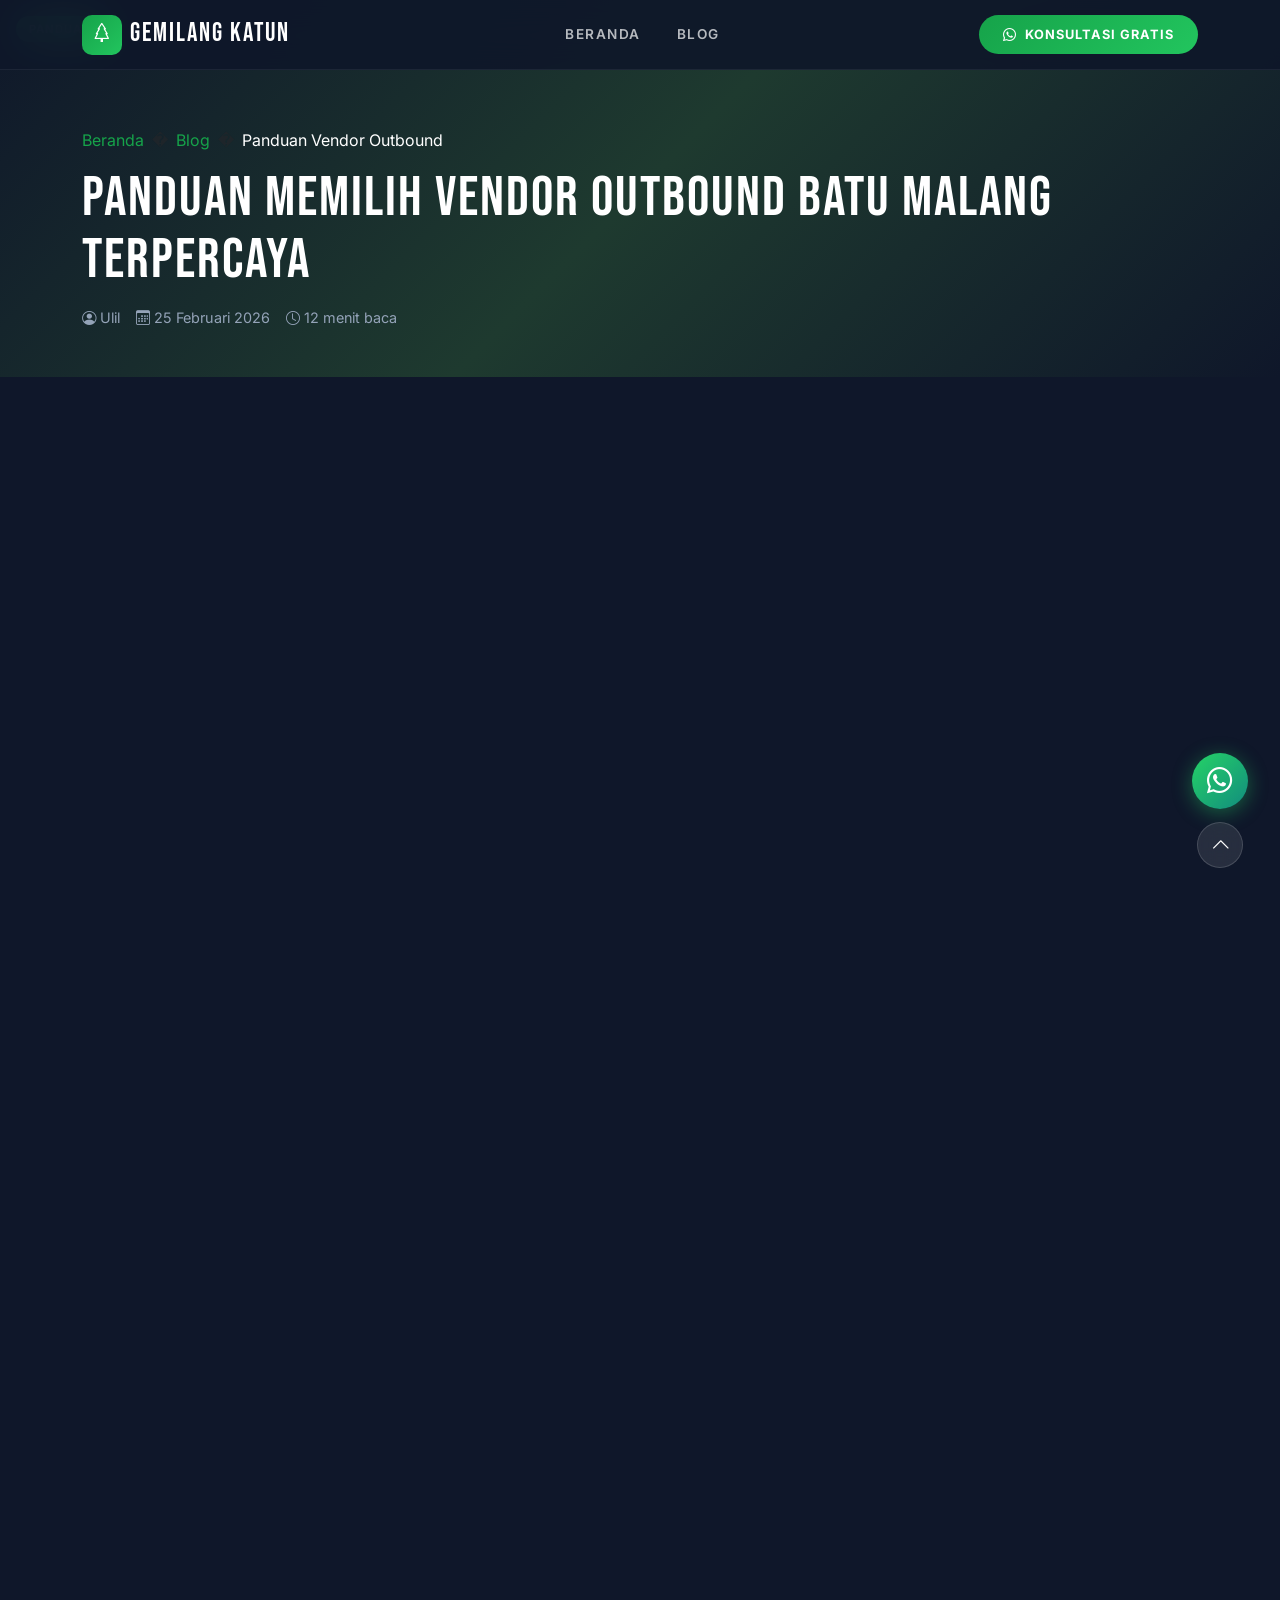
==== commit 7100c8ef: "Add files via upload" ====
--- a/artikel-1.html
+++ b/artikel-1.html
@@ -1,4 +1,4 @@
-﻿<!DOCTYPE html>
+<!DOCTYPE html>
 <html lang="id">
 
 <head>
@@ -61,7 +61,13 @@
 
     <!-- Bootstrap 5 CSS -->
     <link href="https://cdn.jsdelivr.net/npm/bootstrap@5.3.3/dist/css/bootstrap.min.css" rel="stylesheet">
-    <link href="https://cdn.jsdelivr.net/npm/bootstrap-icons@1.11.3/font/bootstrap-icons.min.css" rel="stylesheet">
+    <link href="https://cdn.jsdelivr.net/npm/bootstrap-icons@1.11.3/font/bootstrap-icons.min.css" rel="preload" as="style">
+    <link href="https://cdn.jsdelivr.net/npm/bootstrap-icons@1.11.3/font/bootstrap-icons.min.css" rel="stylesheet" media="print" onload="this.media='all'">
+    <noscript><link href="https://cdn.jsdelivr.net/npm/bootstrap-icons@1.11.3/font/bootstrap-icons.min.css" rel="stylesheet"></noscript>
+    <!-- Google Fonts Async -->
+    <link href="https://fonts.googleapis.com/css2?family=Inter:wght@300;400;500;600;700&family=Bebas+Neue&display=swap" rel="preload" as="style">
+    <link href="https://fonts.googleapis.com/css2?family=Inter:wght@300;400;500;600;700&family=Bebas+Neue&display=swap" rel="stylesheet" media="print" onload="this.media='all'">
+    <noscript><link href="https://fonts.googleapis.com/css2?family=Inter:wght@300;400;500;600;700&family=Bebas+Neue&display=swap" rel="stylesheet"></noscript>
     <link href="css/style.css" rel="stylesheet">
 
     <!-- JSON-LD Article -->
@@ -176,7 +182,7 @@
     <section class="article-hero">
         <div class="container">
             <nav aria-label="breadcrumb">
-                <ol class="breadcrumb mb-3" style="--bs-breadcrumb-divider:'›';">
+                <ol class="breadcrumb mb-3" style="--bs-breadcrumb-divider:'�';">
                     <li class="breadcrumb-item"><a href="index.html" class="text-decoration-none"
                             style="color:var(--primary);">Beranda</a></li>
                     <li class="breadcrumb-item"><a href="blog.html" class="text-decoration-none"
@@ -238,8 +244,8 @@
                             ini menawarkan udara segar dan suhu sejuk yang membuat peserta merasa nyaman selama kegiatan
                             berlangsung.</p>
 
-                        <p>Selain itu, keberagaman terrain — mulai dari perbukitan, sungai, hutan pinus, hingga lahan
-                            terbuka — memberikan fleksibilitas bagi vendor untuk merancang berbagai jenis program
+                        <p>Selain itu, keberagaman terrain � mulai dari perbukitan, sungai, hutan pinus, hingga lahan
+                            terbuka � memberikan fleksibilitas bagi vendor untuk merancang berbagai jenis program
                             outbound yang menarik dan menantang. Aksesibilitas dari kota-kota besar seperti Surabaya dan
                             Malang juga menjadi nilai tambah tersendiri, karena peserta tidak perlu menempuh perjalanan
                             terlalu jauh untuk mendapatkan pengalaman alam yang luar biasa.</p>
@@ -261,7 +267,7 @@
 
                         <p>Vendor outbound yang terpercaya harus memiliki legalitas usaha yang jelas. Pastikan mereka
                             memiliki Surat Izin Usaha Perdagangan (SIUP), Nomor Pokok Wajib Pajak (NPWP), dan izin
-                            beroperasi dari pemerintah daerah setempat. Legalitas ini bukan hanya formalitas — ini
+                            beroperasi dari pemerintah daerah setempat. Legalitas ini bukan hanya formalitas � ini
                             adalah bukti bahwa vendor tersebut berkomitmen untuk menjalankan bisnis secara profesional
                             dan bertanggung jawab.</p>
 
@@ -278,12 +284,12 @@
 
                         <p>Mintalah portofolio kegiatan yang pernah mereka laksanakan. Vendor yang berpengalaman
                             biasanya memiliki dokumentasi lengkap berupa foto, video, dan testimoni dari klien-klien
-                            sebelumnya. Perhatikan juga variasi klien yang pernah dilayani — apakah mereka sudah
+                            sebelumnya. Perhatikan juga variasi klien yang pernah dilayani � apakah mereka sudah
                             menangani perusahaan besar, institusi pendidikan, atau organisasi pemerintah.</p>
 
                         <blockquote>
                             <p>"Vendor outbound yang baik bukan hanya yang menawarkan harga termurah, tetapi yang mampu
-                                memberikan pengalaman terbaik dengan standar keselamatan tertinggi." — Tim Gemilang
+                                memberikan pengalaman terbaik dengan standar keselamatan tertinggi." � Tim Gemilang
                                 Katun</p>
                         </blockquote>
 
@@ -315,7 +321,7 @@
                             review. Perhatikan rating dan ulasan dari pelanggan sebelumnya. Vendor dengan rating tinggi
                             dan ulasan positif yang konsisten biasanya lebih bisa diandalkan.</p>
 
-                        <p>Jangan hanya melihat ulasan positif — perhatikan juga bagaimana vendor merespons ulasan
+                        <p>Jangan hanya melihat ulasan positif � perhatikan juga bagaimana vendor merespons ulasan
                             negatif. Ini menunjukkan profesionalisme dan kesediaan mereka untuk memperbaiki layanan.
                             Website yang informatif dan profesional juga merupakan indikator bahwa vendor tersebut
                             serius dalam bisnisnya.</p>
@@ -334,7 +340,7 @@
                             mungkin mengorbankan kualitas peralatan, makanan, atau bahkan keselamatan. Sebaliknya, harga
                             yang terlalu tinggi juga tidak menjamin kualitas yang sepadan.</p>
 
-                        <p>Yang ideal adalah mencari vendor yang menawarkan value terbaik — yaitu keseimbangan antara
+                        <p>Yang ideal adalah mencari vendor yang menawarkan value terbaik � yaitu keseimbangan antara
                             harga yang wajar dengan kualitas layanan yang prima. Jangan ragu untuk bertanya detail
                             tentang apa saja yang termasuk dan tidak termasuk dalam paket harga.</p>
 
@@ -350,19 +356,19 @@
                             pertanyaan-pertanyaan kritis berikut:</p>
 
                         <ol>
-                            <li><strong>Berapa lama vendor telah beroperasi?</strong> — Minimal 3-5 tahun pengalaman
+                            <li><strong>Berapa lama vendor telah beroperasi?</strong> � Minimal 3-5 tahun pengalaman
                                 lebih disarankan.</li>
-                            <li><strong>Siapa saja klien yang pernah dilayani?</strong> — Minta daftar referensi yang
+                            <li><strong>Siapa saja klien yang pernah dilayani?</strong> � Minta daftar referensi yang
                                 bisa dihubungi.</li>
-                            <li><strong>Bagaimana kualifikasi fasilitator?</strong> — Cek sertifikasi dan pengalaman
+                            <li><strong>Bagaimana kualifikasi fasilitator?</strong> � Cek sertifikasi dan pengalaman
                                 fasilitator.</li>
-                            <li><strong>Apa saja protokol keselamatan yang diterapkan?</strong> — Harus detail dan
+                            <li><strong>Apa saja protokol keselamatan yang diterapkan?</strong> � Harus detail dan
                                 komprehensif.</li>
-                            <li><strong>Apakah tersedia asuransi?</strong> — Pastikan semua peserta terlindungi.</li>
-                            <li><strong>Bagaimana jika cuaca buruk?</strong> — Tanyakan rencana cadangan (plan B).</li>
-                            <li><strong>Apa yang termasuk dan tidak termasuk dalam harga?</strong> — Hindari biaya
+                            <li><strong>Apakah tersedia asuransi?</strong> � Pastikan semua peserta terlindungi.</li>
+                            <li><strong>Bagaimana jika cuaca buruk?</strong> � Tanyakan rencana cadangan (plan B).</li>
+                            <li><strong>Apa yang termasuk dan tidak termasuk dalam harga?</strong> � Hindari biaya
                                 tersembunyi.</li>
-                            <li><strong>Bagaimana kebijakan pembatalan?</strong> — Ketahui syarat dan ketentuan
+                            <li><strong>Bagaimana kebijakan pembatalan?</strong> � Ketahui syarat dan ketentuan
                                 pembatalan.</li>
                         </ol>
 
@@ -406,9 +412,9 @@
                         <!-- Baca Juga -->
                         <div class="baca-juga">
                             <h4><i class="bi bi-bookmark-star me-2"></i>Baca Juga</h4>
-                            <a href="artikel-2.html">→ Rafting Batu Malang untuk Pemula: Tips dan Persiapan Lengkap</a>
-                            <a href="artikel-3.html">→ Paket Outbound Team Building Batu Malang Terbaik 2026</a>
-                            <a href="artikel-5.html">→ Kegiatan Outbound Seru di Batu Malang untuk Corporate
+                            <a href="artikel-2.html">? Rafting Batu Malang untuk Pemula: Tips dan Persiapan Lengkap</a>
+                            <a href="artikel-3.html">? Paket Outbound Team Building Batu Malang Terbaik 2026</a>
+                            <a href="artikel-5.html">? Kegiatan Outbound Seru di Batu Malang untuk Corporate
                                 Gathering</a>
                         </div>
 
@@ -523,7 +529,7 @@
                         <div class="col-md-4">
                             <article class="article-card">
                                 <div class="article-card-img" style="height:150px;">
-                                    <img src="images/artikel-outbound.png" alt="Rafting Batu Malang untuk pemula"
+                                    <img src="images/artikel-outbound.webp" alt="Rafting Batu Malang untuk pemula"
                                         width="300" height="150" loading="lazy">
                                 </div>
                                 <div class="article-card-body">
@@ -539,7 +545,7 @@
                         <div class="col-md-4">
                             <article class="article-card">
                                 <div class="article-card-img" style="height:150px;">
-                                    <img src="images/artikel-teambuilding.png"
+                                    <img src="images/artikel-teambuilding.webp"
                                         alt="Paket outbound team building Batu Malang" width="300" height="150"
                                         loading="lazy">
                                 </div>
@@ -556,7 +562,7 @@
                         <div class="col-md-4">
                             <article class="article-card">
                                 <div class="article-card-img" style="height:150px;">
-                                    <img src="images/about-team.png" alt="Wisata outbound keluarga Batu Malang"
+                                    <img src="images/about-team.webp" alt="Wisata outbound keluarga Batu Malang"
                                         width="300" height="150" loading="lazy">
                                 </div>
                                 <div class="article-card-body">
@@ -660,7 +666,7 @@
         </button>
     </div>
 
-    <script src="https://cdn.jsdelivr.net/npm/bootstrap@5.3.3/dist/js/bootstrap.bundle.min.js"></script>
+    <script src="https://cdn.jsdelivr.net/npm/bootstrap@5.3.3/dist/js/bootstrap.bundle.min.js" defer></script>
     <script>
         // Navbar
         const navbar = document.getElementById('mainNav');
--- a/css/style.css
+++ b/css/style.css
@@ -1 +1,1245 @@
-﻿:root{--primary:#16a34a;--primary-dark:#15803d;--primary-light:#22c55e;--accent:#f59e0b;--accent-dark:#d97706;--dark:#0f172a;--dark-surface:#1e293b;--dark-card:#273548;--text-light:#f8fafc;--text-muted:#94a3b8;--gradient-primary:linear-gradient(135deg,#16a34a 0%,#22c55e 100%);--gradient-hero:linear-gradient(135deg,#0f172a 0%,#1e3a2f 50%,#0f172a 100%);--gradient-accent:linear-gradient(135deg,#f59e0b 0%,#f97316 100%);--shadow-glow:0 0 30px rgba(22,163,74,0.3);--shadow-card:0 10px 40px rgba(0,0,0,0.15);--transition:all 0.3s cubic-bezier(0.4,0,0.2,1);--font-display:'Bebas Neue',sans-serif;--font-body:'Inter',sans-serif;}*{box-sizing:border-box;}html{scroll-behavior:smooth;scroll-padding-top:80px;overflow-x:hidden;max-width:100vw;}body{font-family:var(--font-body);color:var(--text-light);background-color:var(--dark);overflow-x:hidden;max-width:100vw;-webkit-font-smoothing:antialiased;-moz-osx-font-smoothing:grayscale;word-wrap:break-word;overflow-wrap:break-word;}::selection{background-color:var(--primary);color:white;}h1,h2,h3,h4,h5,h6{font-family:var(--font-display);letter-spacing:1px;}a{text-decoration:none;transition:var(--transition);}img{max-width:100%;height:auto;}.navbar-custom{background:rgba(15,23,42,0.92) !important;backdrop-filter:blur(20px);-webkit-backdrop-filter:blur(20px);border-bottom:1px solid rgba(255,255,255,0.06);padding:0.6rem 0;transition:var(--transition);}.navbar-custom.scrolled{box-shadow:0 4px 30px rgba(0,0,0,0.3);}.navbar-brand{font-family:var(--font-display);font-size:1.6rem !important;letter-spacing:2px;color:white !important;display:flex;align-items:center;gap:0.5rem;}.navbar-brand .brand-icon{width:40px;height:40px;background:var(--gradient-primary);border-radius:10px;display:flex;align-items:center;justify-content:center;font-size:1.2rem;}.nav-link{font-family:var(--font-body);font-weight:600;font-size:0.85rem;text-transform:uppercase;letter-spacing:1.5px;color:rgba(255,255,255,0.7) !important;padding:0.5rem 1rem !important;transition:var(--transition);position:relative;}.nav-link::after{content:'';position:absolute;bottom:0;left:50%;transform:translateX(-50%);width:0;height:2px;background:var(--primary);transition:width 0.3s ease;}.nav-link:hover,.nav-link.active{color:var(--primary) !important;}.nav-link:hover::after,.nav-link.active::after{width:60%;}.btn-navbar-cta{background:var(--gradient-primary);color:white;font-weight:700;font-size:0.8rem;text-transform:uppercase;letter-spacing:1px;padding:0.6rem 1.5rem;border:none;border-radius:50px;transition:var(--transition);display:flex;align-items:center;gap:0.5rem;}.btn-navbar-cta:hover{transform:translateY(-2px);box-shadow:var(--shadow-glow);color:white;}.offcanvas{background-color:var(--dark) !important;border-left:1px solid rgba(255,255,255,0.06) !important;}.offcanvas .nav-link{font-size:1.1rem;padding:1rem 0 !important;border-bottom:1px solid rgba(255,255,255,0.05);}.btn-close-white{filter:invert(1);}.hero-section{position:relative;min-height:100vh;display:flex;align-items:center;overflow:hidden;background:var(--gradient-hero);}.hero-bg{position:absolute;inset:0;z-index:0;}.hero-bg img{width:100%;height:100%;object-fit:cover;opacity:0.5;}.hero-overlay{position:absolute;inset:0;background:linear-gradient(180deg,rgba(15,23,42,0.7) 0%,rgba(15,23,42,0.4) 50%,rgba(15,23,42,0.95) 100%);z-index:1;}.hero-content{position:relative;z-index:2;}.hero-title{font-family:var(--font-display);font-size:clamp(3rem,8vw,6rem);line-height:1;color:white;letter-spacing:3px;text-shadow:2px 4px 20px rgba(0,0,0,0.5);}.hero-title .text-gradient{background:var(--gradient-primary);-webkit-background-clip:text;-webkit-text-fill-color:transparent;background-clip:text;}.hero-subtitle{font-family:var(--font-body);font-size:1.1rem;color:rgba(255,255,255,0.8);font-weight:300;line-height:1.8;}.btn-hero-primary{background:var(--gradient-primary);color:white;font-weight:700;font-size:1rem;padding:1rem 2.5rem;border:none;border-radius:50px;transition:var(--transition);display:inline-flex;align-items:center;gap:0.7rem;text-transform:uppercase;letter-spacing:1px;}.btn-hero-primary:hover{transform:translateY(-3px);box-shadow:0 8px 30px rgba(22,163,74,0.4);color:white;}.btn-hero-secondary{background:transparent;color:white;font-weight:700;font-size:1rem;padding:1rem 2.5rem;border:2px solid rgba(255,255,255,0.3);border-radius:50px;transition:var(--transition);display:inline-flex;align-items:center;gap:0.7rem;text-transform:uppercase;letter-spacing:1px;}.btn-hero-secondary:hover{border-color:var(--primary);color:var(--primary);background:rgba(22,163,74,0.1);}.scroll-indicator{position:absolute;bottom:2rem;left:50%;transform:translateX(-50%);z-index:2;animation:bounceDown 2s infinite;opacity:0.6;}@keyframes bounceDown{0%,100%{transform:translateX(-50%) translateY(0);}50%{transform:translateX(-50%) translateY(10px);}}.marquee-bar{background:var(--gradient-primary);overflow:hidden;padding:0.8rem 0;position:relative;z-index:10;}.marquee-content{display:flex;gap:3rem;animation:marquee 25s linear infinite;white-space:nowrap;align-items:center;}@keyframes marquee{0%{transform:translateX(0);}100%{transform:translateX(-50%);}}.marquee-item{font-family:var(--font-display);font-size:1.5rem;color:var(--dark);letter-spacing:2px;display:flex;align-items:center;gap:0.5rem;}.marquee-dot{width:8px;height:8px;background:var(--dark);border-radius:50%;opacity:0.5;}.section-dark{background-color:var(--dark);padding:5rem 0;}.section-surface{background-color:var(--dark-surface);padding:5rem 0;}.section-label{font-family:var(--font-body);font-weight:700;font-size:0.8rem;text-transform:uppercase;letter-spacing:3px;color:var(--primary);margin-bottom:0.5rem;}.section-title{font-family:var(--font-display);font-size:clamp(2rem,5vw,3.5rem);color:white;letter-spacing:2px;line-height:1.1;}.section-desc{color:var(--text-muted);font-size:1rem;font-weight:300;line-height:1.8;}.about-section{position:relative;}.about-image-wrapper{position:relative;border-radius:20px;overflow:hidden;}.about-image-wrapper img{width:100%;height:100%;object-fit:cover;transition:transform 0.5s ease;}.about-image-wrapper:hover img{transform:scale(1.03);}.about-badge{position:absolute;bottom:1.5rem;right:1.5rem;background:var(--gradient-primary);color:white;padding:1rem 1.5rem;border-radius:15px;text-align:center;box-shadow:var(--shadow-card);}.about-badge .badge-number{font-family:var(--font-display);font-size:2.5rem;line-height:1;}.about-badge .badge-text{font-size:0.7rem;text-transform:uppercase;letter-spacing:1px;opacity:0.9;}.about-feature{display:flex;align-items:flex-start;gap:1rem;margin-bottom:1.5rem;}.about-feature-icon{width:50px;height:50px;min-width:50px;background:rgba(22,163,74,0.1);border:1px solid rgba(22,163,74,0.2);border-radius:12px;display:flex;align-items:center;justify-content:center;color:var(--primary);font-size:1.3rem;}.about-feature h5{font-family:var(--font-body);font-weight:700;font-size:1rem;color:white;margin-bottom:0.3rem;}.about-feature p{font-size:0.85rem;color:var(--text-muted);margin:0;line-height:1.6;}.service-card{background:var(--dark-card);border:1px solid rgba(255,255,255,0.06);border-radius:20px;padding:2.5rem 2rem;transition:var(--transition);position:relative;overflow:hidden;height:100%;}.service-card::before{content:'';position:absolute;top:0;left:0;width:100%;height:3px;background:var(--gradient-primary);transform:scaleX(0);transform-origin:left;transition:transform 0.4s ease;}.service-card:hover::before{transform:scaleX(1);}.service-card:hover{transform:translateY(-5px);box-shadow:var(--shadow-card);border-color:rgba(22,163,74,0.2);}.service-icon{width:70px;height:70px;background:rgba(22,163,74,0.1);border-radius:16px;display:flex;align-items:center;justify-content:center;margin-bottom:1.5rem;font-size:2rem;transition:var(--transition);}.service-card:hover .service-icon{background:var(--gradient-primary);transform:scale(1.1);}.service-card h4{font-family:var(--font-body);font-weight:700;font-size:1.2rem;color:white;margin-bottom:0.8rem;}.service-card p{font-size:0.9rem;color:var(--text-muted);line-height:1.7;}.article-card{background:var(--dark-card);border:1px solid rgba(255,255,255,0.06);border-radius:16px;overflow:hidden;transition:var(--transition);height:100%;display:flex;flex-direction:column;}.article-card:hover{transform:translateY(-5px);box-shadow:var(--shadow-card);border-color:rgba(22,163,74,0.2);}.article-card-img{position:relative;height:220px;overflow:hidden;}.article-card-img img{width:100%;height:100%;object-fit:cover;transition:transform 0.5s ease;}.article-card:hover .article-card-img img{transform:scale(1.08);}.article-card-tag{position:absolute;top:1rem;left:1rem;background:var(--gradient-primary);color:white;font-size:0.7rem;font-weight:700;text-transform:uppercase;letter-spacing:1px;padding:0.3rem 0.8rem;border-radius:50px;}.article-card-body{padding:1.5rem;flex:1;display:flex;flex-direction:column;}.article-card-meta{font-size:0.75rem;color:var(--text-muted);margin-bottom:0.8rem;display:flex;align-items:center;gap:1rem;}.article-card-title{font-family:var(--font-body);font-weight:700;font-size:1.1rem;color:white;margin-bottom:0.8rem;line-height:1.4;transition:var(--transition);}.article-card:hover .article-card-title{color:var(--primary);}.article-card-excerpt{font-size:0.85rem;color:var(--text-muted);line-height:1.6;margin-bottom:1.2rem;flex:1;}.article-card-link{color:var(--primary);font-weight:700;font-size:0.85rem;text-transform:uppercase;letter-spacing:1px;display:inline-flex;align-items:center;gap:0.5rem;transition:var(--transition);}.article-card-link:hover{color:var(--primary-light);gap:0.8rem;}.cta-section{position:relative;padding:6rem 0;background-size:cover;background-position:center;background-attachment:fixed;}.cta-overlay{position:absolute;inset:0;background:linear-gradient(135deg,rgba(15,23,42,0.9) 0%,rgba(22,163,74,0.3) 100%);}.cta-content{position:relative;z-index:2;}.footer{background:linear-gradient(180deg,var(--dark-surface) 0%,var(--dark) 100%);border-top:1px solid rgba(255,255,255,0.05);}.footer-brand-text{font-family:var(--font-display);font-size:2rem;letter-spacing:2px;color:white;}.footer-desc{color:var(--text-muted);font-size:0.9rem;line-height:1.7;}.footer-title{font-family:var(--font-body);font-weight:700;font-size:1rem;color:white;text-transform:uppercase;letter-spacing:1px;margin-bottom:1.5rem;position:relative;padding-bottom:0.8rem;}.footer-title::after{content:'';position:absolute;bottom:0;left:0;width:30px;height:2px;background:var(--primary);}.footer-links{list-style:none;padding:0;margin:0;}.footer-links li{margin-bottom:0.7rem;}.footer-links a{color:var(--text-muted);font-size:0.9rem;transition:var(--transition);display:inline-flex;align-items:center;gap:0.5rem;}.footer-links a:hover{color:var(--primary);padding-left:0.3rem;}.footer-contact-item{display:flex;align-items:flex-start;gap:1rem;margin-bottom:1rem;color:var(--text-muted);font-size:0.9rem;}.footer-contact-icon{width:40px;height:40px;min-width:40px;background:rgba(22,163,74,0.1);border-radius:10px;display:flex;align-items:center;justify-content:center;color:var(--primary);}.footer-social{display:flex;gap:0.8rem;}.footer-social a{width:42px;height:42px;background:rgba(255,255,255,0.05);border:1px solid rgba(255,255,255,0.08);border-radius:10px;display:flex;align-items:center;justify-content:center;color:var(--text-muted);transition:var(--transition);font-size:1.1rem;}.footer-social a:hover{background:var(--gradient-primary);color:white;border-color:var(--primary);transform:translateY(-3px);}.footer-bottom{border-top:1px solid rgba(255,255,255,0.05);padding:1.5rem 0;margin-top:3rem;}.footer-bottom p{color:var(--text-muted);font-size:0.8rem;margin:0;}.floating-buttons{position:fixed;bottom:2rem;right:2rem;z-index:9999;display:flex;flex-direction:column;gap:0.8rem;align-items:center;}.btn-wa-float{width:56px;height:56px;border-radius:50%;background:linear-gradient(135deg,#25d366 0%,#128c7e 100%);color:white;border:none;display:flex;align-items:center;justify-content:center;font-size:1.6rem;box-shadow:0 4px 20px rgba(37,211,102,0.4);transition:var(--transition);cursor:pointer;animation:waFloat 3s ease-in-out infinite;text-decoration:none;}.btn-wa-float:hover{transform:scale(1.1) translateY(-3px);box-shadow:0 6px 30px rgba(37,211,102,0.6);color:white;}@keyframes waFloat{0%,100%{transform:translateY(0);}50%{transform:translateY(-5px);}}.btn-scroll-top{width:46px;height:46px;border-radius:50%;background:rgba(255,255,255,0.1);backdrop-filter:blur(10px);border:1px solid rgba(255,255,255,0.15);color:white;display:flex;align-items:center;justify-content:center;font-size:1.2rem;cursor:pointer;transition:var(--transition);opacity:0;visibility:hidden;transform:translateY(20px);}.btn-scroll-top.show{opacity:1;visibility:visible;transform:translateY(0);}.btn-scroll-top:hover{background:var(--primary);border-color:var(--primary);transform:translateY(-3px);}.blog-header{padding:8rem 0 3rem;background:var(--gradient-hero);position:relative;}.blog-grid .article-card-img{height:200px;}.article-hero{position:relative;padding:8rem 0 3rem;background:var(--gradient-hero);}.article-content{font-family:var(--font-body);font-size:1.05rem;line-height:1.9;color:rgba(255,255,255,0.85);}.article-content h2{font-family:var(--font-body);font-weight:800;font-size:1.8rem;color:white;margin:2.5rem 0 1rem;letter-spacing:normal;}.article-content h3{font-family:var(--font-body);font-weight:700;font-size:1.4rem;color:white;margin:2rem 0 0.8rem;letter-spacing:normal;}.article-content p{margin-bottom:1.2rem;}.article-content img{border-radius:12px;margin:1.5rem 0;width:100%;}.article-content blockquote{border-left:4px solid var(--primary);padding:1.5rem 2rem;margin:2rem 0;background:rgba(22,163,74,0.05);border-radius:0 12px 12px 0;font-style:italic;color:rgba(255,255,255,0.9);}.article-content ul,.article-content ol{margin:1rem 0 1.5rem 1.5rem;}.article-content li{margin-bottom:0.5rem;}.toc-container{background:var(--dark-card);border:1px solid rgba(255,255,255,0.06);border-radius:16px;padding:1.5rem;margin:2rem 0;}.toc-toggle{background:none;border:none;color:white;font-weight:700;font-size:1rem;cursor:pointer;display:flex;align-items:center;justify-content:space-between;width:100%;padding:0;}.toc-list{list-style:none;padding:0;margin:1rem 0 0;}.toc-list li{margin-bottom:0.5rem;}.toc-list a{color:var(--text-muted);font-size:0.9rem;transition:var(--transition);display:block;padding:0.3rem 0;padding-left:1rem;border-left:2px solid transparent;}.toc-list a:hover{color:var(--primary);border-left-color:var(--primary);}.toc-list .toc-h3{padding-left:2rem;font-size:0.85rem;}.faq-item{background:var(--dark-card);border:1px solid rgba(255,255,255,0.06);border-radius:12px;margin-bottom:0.8rem;overflow:hidden;}.faq-question{background:none;border:none;color:white;font-weight:600;font-size:1rem;padding:1.2rem 1.5rem;width:100%;text-align:left;cursor:pointer;display:flex;align-items:center;justify-content:space-between;transition:var(--transition);}.faq-question:hover{color:var(--primary);}.faq-answer{padding:0 1.5rem 1.2rem;color:var(--text-muted);font-size:0.9rem;line-height:1.7;display:none;}.faq-item.active .faq-answer{display:block;}.faq-item.active .faq-question .faq-icon{transform:rotate(45deg);}.author-box{background:var(--dark-card);border:1px solid rgba(255,255,255,0.06);border-radius:16px;padding:2rem;display:flex;gap:1.5rem;align-items:center;margin:2rem 0;}.author-avatar{width:80px;height:80px;min-width:80px;border-radius:50%;object-fit:cover;border:3px solid var(--primary);}.author-name{font-weight:700;font-size:1.1rem;color:white;margin-bottom:0.3rem;}.author-bio{font-size:0.85rem;color:var(--text-muted);line-height:1.6;margin:0;}.share-buttons{display:flex;gap:0.8rem;flex-wrap:wrap;}.btn-share{width:42px;height:42px;border-radius:10px;border:1px solid rgba(255,255,255,0.1);background:rgba(255,255,255,0.05);color:white;display:flex;align-items:center;justify-content:center;font-size:1rem;transition:var(--transition);cursor:pointer;text-decoration:none;}.btn-share:hover{transform:translateY(-2px);color:white;}.btn-share.facebook:hover{background:#1877f2;border-color:#1877f2;}.btn-share.twitter:hover{background:#1da1f2;border-color:#1da1f2;}.btn-share.whatsapp:hover{background:#25d366;border-color:#25d366;}.btn-share.instagram:hover{background:linear-gradient(45deg,#f09433,#e6683c,#dc2743,#cc2366,#bc1888);border-color:#e6683c;}.baca-juga{background:rgba(22,163,74,0.05);border:1px solid rgba(22,163,74,0.15);border-radius:12px;padding:1.5rem;margin:2rem 0;}.baca-juga h4{font-family:var(--font-body);font-weight:700;color:var(--primary);margin-bottom:1rem;font-size:1rem;}.baca-juga a{color:var(--primary-light);display:block;padding:0.3rem 0;font-size:0.9rem;}.baca-juga a:hover{text-decoration:underline;}.img-caption{font-size:0.8rem;color:var(--text-muted);text-align:center;font-style:italic;margin-top:-0.5rem;margin-bottom:1.5rem;}.fade-up{opacity:0;transform:translateY(30px);transition:opacity 0.6s ease,transform 0.6s ease;}.fade-up.visible{opacity:1;transform:translateY(0);}@media (max-width:991.98px){.hero-title{font-size:clamp(2.5rem,7vw,4rem);}.section-title{font-size:2.2rem;}.cta-section{background-attachment:scroll;}}@media (max-width:767.98px){.hero-section{min-height:90vh;}.hero-title{font-size:clamp(2rem,6vw,2.5rem);}.section-dark,.section-surface{padding:3rem 0;}.floating-buttons{bottom:1.2rem;right:1.2rem;}.btn-wa-float{width:50px;height:50px;font-size:1.4rem;}.btn-scroll-top{width:40px;height:40px;}.author-box{flex-direction:column;text-align:center;}.article-content h2{font-size:1.5rem;}.article-content h3{font-size:1.2rem;}.footer-title::after{left:50%;transform:translateX(-50%);}}@media (max-width:575.98px){.hero-title{font-size:clamp(1.5rem,8vw,2rem);}.section-title{font-size:clamp(1.5rem,7vw,1.8rem);}.hero-subtitle{font-size:0.95rem;}.btn-hero-primary,.btn-hero-secondary{width:100%;justify-content:center;}}.text-primary-custom{color:var(--primary) !important;}.bg-gradient-primary{background:var(--gradient-primary) !important;}.fw-800{font-weight:800;}.letter-spacing-wide{letter-spacing:2px;}
+﻿:root {
+    --primary: #16a34a;
+    --primary-dark: #15803d;
+    --primary-light: #22c55e;
+    --accent: #f59e0b;
+    --accent-dark: #d97706;
+    --dark: #0f172a;
+    --dark-surface: #1e293b;
+    --dark-card: #273548;
+    --text-light: #f8fafc;
+    --text-muted: #94a3b8;
+    --gradient-primary: linear-gradient(135deg, #16a34a 0%, #22c55e 100%);
+    --gradient-hero: linear-gradient(135deg, #0f172a 0%, #1e3a2f 50%, #0f172a 100%);
+    --gradient-accent: linear-gradient(135deg, #f59e0b 0%, #f97316 100%);
+    --shadow-glow: 0 0 30px rgba(22, 163, 74, 0.3);
+    --shadow-card: 0 10px 40px rgba(0, 0, 0, 0.15);
+    --transition: all 0.3s cubic-bezier(0.4, 0, 0.2, 1);
+    --font-display: 'Bebas Neue', sans-serif;
+    --font-body: 'Inter', sans-serif;
+}
+
+* {
+    box-sizing: border-box;
+}
+
+html {
+    scroll-behavior: smooth;
+    scroll-padding-top: 80px;
+    overflow-x: hidden;
+    max-width: 100vw;
+}
+
+body {
+    font-family: var(--font-body);
+    color: var(--text-light);
+    background-color: var(--dark);
+    overflow-x: hidden;
+    max-width: 100vw;
+    -webkit-font-smoothing: antialiased;
+    -moz-osx-font-smoothing: grayscale;
+    word-wrap: break-word;
+    overflow-wrap: break-word;
+}
+
+::selection {
+    background-color: var(--primary);
+    color: white;
+}
+
+h1,
+h2,
+h3,
+h4,
+h5,
+h6 {
+    font-family: var(--font-display);
+    letter-spacing: 1px;
+}
+
+a {
+    text-decoration: none;
+    transition: var(--transition);
+}
+
+img {
+    max-width: 100%;
+    height: auto;
+}
+
+.navbar-custom {
+    background: rgba(15, 23, 42, 0.92) !important;
+    backdrop-filter: blur(20px);
+    -webkit-backdrop-filter: blur(20px);
+    border-bottom: 1px solid rgba(255, 255, 255, 0.06);
+    padding: 0.6rem 0;
+    transition: var(--transition);
+}
+
+.navbar-custom.scrolled {
+    box-shadow: 0 4px 30px rgba(0, 0, 0, 0.3);
+}
+
+.navbar-brand {
+    font-family: var(--font-display);
+    font-size: 1.6rem !important;
+    letter-spacing: 2px;
+    color: white !important;
+    display: flex;
+    align-items: center;
+    gap: 0.5rem;
+}
+
+.navbar-brand .brand-icon {
+    width: 40px;
+    height: 40px;
+    background: var(--gradient-primary);
+    border-radius: 10px;
+    display: flex;
+    align-items: center;
+    justify-content: center;
+    font-size: 1.2rem;
+}
+
+.nav-link {
+    font-family: var(--font-body);
+    font-weight: 600;
+    font-size: 0.85rem;
+    text-transform: uppercase;
+    letter-spacing: 1.5px;
+    color: rgba(255, 255, 255, 0.7) !important;
+    padding: 0.5rem 1rem !important;
+    transition: var(--transition);
+    position: relative;
+}
+
+.nav-link::after {
+    content: '';
+    position: absolute;
+    bottom: 0;
+    left: 50%;
+    transform: translateX(-50%);
+    width: 0;
+    height: 2px;
+    background: var(--primary);
+    transition: width 0.3s ease;
+}
+
+.nav-link:hover,
+.nav-link.active {
+    color: var(--primary) !important;
+}
+
+.nav-link:hover::after,
+.nav-link.active::after {
+    width: 60%;
+}
+
+.btn-navbar-cta {
+    background: var(--gradient-primary);
+    color: white;
+    font-weight: 700;
+    font-size: 0.8rem;
+    text-transform: uppercase;
+    letter-spacing: 1px;
+    padding: 0.6rem 1.5rem;
+    border: none;
+    border-radius: 50px;
+    transition: var(--transition);
+    display: flex;
+    align-items: center;
+    gap: 0.5rem;
+}
+
+.btn-navbar-cta:hover {
+    transform: translateY(-2px);
+    box-shadow: var(--shadow-glow);
+    color: white;
+}
+
+.offcanvas {
+    background-color: var(--dark) !important;
+    border-left: 1px solid rgba(255, 255, 255, 0.06) !important;
+}
+
+.offcanvas .nav-link {
+    font-size: 1.1rem;
+    padding: 1rem 0 !important;
+    border-bottom: 1px solid rgba(255, 255, 255, 0.05);
+}
+
+.btn-close-white {
+    filter: invert(1);
+}
+
+.hero-section {
+    position: relative;
+    min-height: 100vh;
+    display: flex;
+    align-items: center;
+    overflow: hidden;
+    background: var(--gradient-hero);
+}
+
+.hero-bg {
+    position: absolute;
+    inset: 0;
+    z-index: 0;
+}
+
+.hero-bg img {
+    width: 100%;
+    height: 100%;
+    object-fit: cover;
+    opacity: 0.5;
+}
+
+.hero-overlay {
+    position: absolute;
+    inset: 0;
+    background: linear-gradient(180deg, rgba(15, 23, 42, 0.7) 0%, rgba(15, 23, 42, 0.4) 50%, rgba(15, 23, 42, 0.95) 100%);
+    z-index: 1;
+}
+
+.hero-content {
+    position: relative;
+    z-index: 2;
+}
+
+.hero-title {
+    font-family: var(--font-display);
+    font-size: clamp(3rem, 8vw, 6rem);
+    line-height: 1;
+    color: white;
+    letter-spacing: 3px;
+    text-shadow: 2px 4px 20px rgba(0, 0, 0, 0.5);
+}
+
+.hero-title .text-gradient {
+    background: var(--gradient-primary);
+    -webkit-background-clip: text;
+    -webkit-text-fill-color: transparent;
+    background-clip: text;
+}
+
+.hero-subtitle {
+    font-family: var(--font-body);
+    font-size: 1.1rem;
+    color: rgba(255, 255, 255, 0.8);
+    font-weight: 300;
+    line-height: 1.8;
+}
+
+.btn-hero-primary {
+    background: var(--gradient-primary);
+    color: white;
+    font-weight: 700;
+    font-size: 1rem;
+    padding: 1rem 2.5rem;
+    border: none;
+    border-radius: 50px;
+    transition: var(--transition);
+    display: inline-flex;
+    align-items: center;
+    gap: 0.7rem;
+    text-transform: uppercase;
+    letter-spacing: 1px;
+}
+
+.btn-hero-primary:hover {
+    transform: translateY(-3px);
+    box-shadow: 0 8px 30px rgba(22, 163, 74, 0.4);
+    color: white;
+}
+
+.btn-hero-secondary {
+    background: transparent;
+    color: white;
+    font-weight: 700;
+    font-size: 1rem;
+    padding: 1rem 2.5rem;
+    border: 2px solid rgba(255, 255, 255, 0.3);
+    border-radius: 50px;
+    transition: var(--transition);
+    display: inline-flex;
+    align-items: center;
+    gap: 0.7rem;
+    text-transform: uppercase;
+    letter-spacing: 1px;
+}
+
+.btn-hero-secondary:hover {
+    border-color: var(--primary);
+    color: var(--primary);
+    background: rgba(22, 163, 74, 0.1);
+}
+
+.scroll-indicator {
+    position: absolute;
+    bottom: 2rem;
+    left: 50%;
+    transform: translateX(-50%);
+    z-index: 2;
+    animation: bounceDown 2s infinite;
+    opacity: 0.6;
+}
+
+@keyframes bounceDown {
+
+    0%,
+    100% {
+        transform: translateX(-50%) translateY(0);
+    }
+
+    50% {
+        transform: translateX(-50%) translateY(10px);
+    }
+}
+
+.marquee-bar {
+    background: var(--gradient-primary);
+    overflow: hidden;
+    padding: 0.8rem 0;
+    position: relative;
+    z-index: 10;
+}
+
+.marquee-content {
+    display: flex;
+    gap: 3rem;
+    animation: marquee 25s linear infinite;
+    white-space: nowrap;
+    align-items: center;
+    will-change: transform;
+}
+
+@keyframes marquee {
+    0% {
+        transform: translateX(0);
+    }
+
+    100% {
+        transform: translateX(-50%);
+    }
+}
+
+.marquee-item {
+    font-family: var(--font-display);
+    font-size: 1.5rem;
+    color: var(--dark);
+    letter-spacing: 2px;
+    display: flex;
+    align-items: center;
+    gap: 0.5rem;
+}
+
+.marquee-dot {
+    width: 8px;
+    height: 8px;
+    background: var(--dark);
+    border-radius: 50%;
+    opacity: 0.5;
+}
+
+.section-dark {
+    background-color: var(--dark);
+    padding: 5rem 0;
+    content-visibility: auto;
+    contain-intrinsic-size: auto 500px;
+}
+
+.section-surface {
+    background-color: var(--dark-surface);
+    padding: 5rem 0;
+    content-visibility: auto;
+    contain-intrinsic-size: auto 500px;
+}
+
+.section-label {
+    font-family: var(--font-body);
+    font-weight: 700;
+    font-size: 0.8rem;
+    text-transform: uppercase;
+    letter-spacing: 3px;
+    color: var(--primary);
+    margin-bottom: 0.5rem;
+}
+
+.section-title {
+    font-family: var(--font-display);
+    font-size: clamp(2rem, 5vw, 3.5rem);
+    color: white;
+    letter-spacing: 2px;
+    line-height: 1.1;
+}
+
+.section-desc {
+    color: var(--text-muted);
+    font-size: 1rem;
+    font-weight: 300;
+    line-height: 1.8;
+}
+
+.about-section {
+    position: relative;
+}
+
+.about-image-wrapper {
+    position: relative;
+    border-radius: 20px;
+    overflow: hidden;
+}
+
+.about-image-wrapper img {
+    width: 100%;
+    height: 100%;
+    object-fit: cover;
+    transition: transform 0.5s ease;
+}
+
+.about-image-wrapper:hover img {
+    transform: scale(1.03);
+}
+
+.about-badge {
+    position: absolute;
+    bottom: 1.5rem;
+    right: 1.5rem;
+    background: var(--gradient-primary);
+    color: white;
+    padding: 1rem 1.5rem;
+    border-radius: 15px;
+    text-align: center;
+    box-shadow: var(--shadow-card);
+}
+
+.about-badge .badge-number {
+    font-family: var(--font-display);
+    font-size: 2.5rem;
+    line-height: 1;
+}
+
+.about-badge .badge-text {
+    font-size: 0.7rem;
+    text-transform: uppercase;
+    letter-spacing: 1px;
+    opacity: 0.9;
+}
+
+.about-feature {
+    display: flex;
+    align-items: flex-start;
+    gap: 1rem;
+    margin-bottom: 1.5rem;
+}
+
+.about-feature-icon {
+    width: 50px;
+    height: 50px;
+    min-width: 50px;
+    background: rgba(22, 163, 74, 0.1);
+    border: 1px solid rgba(22, 163, 74, 0.2);
+    border-radius: 12px;
+    display: flex;
+    align-items: center;
+    justify-content: center;
+    color: var(--primary);
+    font-size: 1.3rem;
+}
+
+.about-feature h5 {
+    font-family: var(--font-body);
+    font-weight: 700;
+    font-size: 1rem;
+    color: white;
+    margin-bottom: 0.3rem;
+}
+
+.about-feature p {
+    font-size: 0.85rem;
+    color: var(--text-muted);
+    margin: 0;
+    line-height: 1.6;
+}
+
+.service-card {
+    background: var(--dark-card);
+    border: 1px solid rgba(255, 255, 255, 0.06);
+    border-radius: 20px;
+    padding: 2.5rem 2rem;
+    transition: var(--transition);
+    position: relative;
+    overflow: hidden;
+    height: 100%;
+}
+
+.service-card::before {
+    content: '';
+    position: absolute;
+    top: 0;
+    left: 0;
+    width: 100%;
+    height: 3px;
+    background: var(--gradient-primary);
+    transform: scaleX(0);
+    transform-origin: left;
+    transition: transform 0.4s ease;
+}
+
+.service-card:hover::before {
+    transform: scaleX(1);
+}
+
+.service-card:hover {
+    transform: translateY(-5px);
+    box-shadow: var(--shadow-card);
+    border-color: rgba(22, 163, 74, 0.2);
+}
+
+.service-icon {
+    width: 70px;
+    height: 70px;
+    background: rgba(22, 163, 74, 0.1);
+    border-radius: 16px;
+    display: flex;
+    align-items: center;
+    justify-content: center;
+    margin-bottom: 1.5rem;
+    font-size: 2rem;
+    transition: var(--transition);
+}
+
+.service-card:hover .service-icon {
+    background: var(--gradient-primary);
+    transform: scale(1.1);
+}
+
+.service-card h4 {
+    font-family: var(--font-body);
+    font-weight: 700;
+    font-size: 1.2rem;
+    color: white;
+    margin-bottom: 0.8rem;
+}
+
+.service-card p {
+    font-size: 0.9rem;
+    color: var(--text-muted);
+    line-height: 1.7;
+}
+
+.article-card {
+    background: var(--dark-card);
+    border: 1px solid rgba(255, 255, 255, 0.06);
+    border-radius: 16px;
+    overflow: hidden;
+    transition: var(--transition);
+    height: 100%;
+    display: flex;
+    flex-direction: column;
+}
+
+.article-card:hover {
+    transform: translateY(-5px);
+    box-shadow: var(--shadow-card);
+    border-color: rgba(22, 163, 74, 0.2);
+}
+
+.article-card-img {
+    position: relative;
+    height: 220px;
+    overflow: hidden;
+}
+
+.article-card-img img {
+    width: 100%;
+    height: 100%;
+    object-fit: cover;
+    transition: transform 0.5s ease;
+}
+
+.article-card:hover .article-card-img img {
+    transform: scale(1.08);
+}
+
+.article-card-tag {
+    position: absolute;
+    top: 1rem;
+    left: 1rem;
+    background: var(--gradient-primary);
+    color: white;
+    font-size: 0.7rem;
+    font-weight: 700;
+    text-transform: uppercase;
+    letter-spacing: 1px;
+    padding: 0.3rem 0.8rem;
+    border-radius: 50px;
+}
+
+.article-card-body {
+    padding: 1.5rem;
+    flex: 1;
+    display: flex;
+    flex-direction: column;
+}
+
+.article-card-meta {
+    font-size: 0.75rem;
+    color: var(--text-muted);
+    margin-bottom: 0.8rem;
+    display: flex;
+    align-items: center;
+    gap: 1rem;
+}
+
+.article-card-title {
+    font-family: var(--font-body);
+    font-weight: 700;
+    font-size: 1.1rem;
+    color: white;
+    margin-bottom: 0.8rem;
+    line-height: 1.4;
+    transition: var(--transition);
+}
+
+.article-card:hover .article-card-title {
+    color: var(--primary);
+}
+
+.article-card-excerpt {
+    font-size: 0.85rem;
+    color: var(--text-muted);
+    line-height: 1.6;
+    margin-bottom: 1.2rem;
+    flex: 1;
+}
+
+.article-card-link {
+    color: var(--primary);
+    font-weight: 700;
+    font-size: 0.85rem;
+    text-transform: uppercase;
+    letter-spacing: 1px;
+    display: inline-flex;
+    align-items: center;
+    gap: 0.5rem;
+    transition: var(--transition);
+}
+
+.article-card-link:hover {
+    color: var(--primary-light);
+    gap: 0.8rem;
+}
+
+.cta-section {
+    position: relative;
+    padding: 6rem 0;
+    background-size: cover;
+    background-position: center;
+    background-attachment: scroll;
+}
+
+.cta-overlay {
+    position: absolute;
+    inset: 0;
+    background: linear-gradient(135deg, rgba(15, 23, 42, 0.9) 0%, rgba(22, 163, 74, 0.3) 100%);
+}
+
+.cta-content {
+    position: relative;
+    z-index: 2;
+}
+
+.footer {
+    background: linear-gradient(180deg, var(--dark-surface) 0%, var(--dark) 100%);
+    border-top: 1px solid rgba(255, 255, 255, 0.05);
+    content-visibility: auto;
+    contain-intrinsic-size: auto 400px;
+}
+
+.footer-brand-text {
+    font-family: var(--font-display);
+    font-size: 2rem;
+    letter-spacing: 2px;
+    color: white;
+}
+
+.footer-desc {
+    color: var(--text-muted);
+    font-size: 0.9rem;
+    line-height: 1.7;
+}
+
+.footer-title {
+    font-family: var(--font-body);
+    font-weight: 700;
+    font-size: 1rem;
+    color: white;
+    text-transform: uppercase;
+    letter-spacing: 1px;
+    margin-bottom: 1.5rem;
+    position: relative;
+    padding-bottom: 0.8rem;
+}
+
+.footer-title::after {
+    content: '';
+    position: absolute;
+    bottom: 0;
+    left: 0;
+    width: 30px;
+    height: 2px;
+    background: var(--primary);
+}
+
+.footer-links {
+    list-style: none;
+    padding: 0;
+    margin: 0;
+}
+
+.footer-links li {
+    margin-bottom: 0.7rem;
+}
+
+.footer-links a {
+    color: var(--text-muted);
+    font-size: 0.9rem;
+    transition: var(--transition);
+    display: inline-flex;
+    align-items: center;
+    gap: 0.5rem;
+}
+
+.footer-links a:hover {
+    color: var(--primary);
+    padding-left: 0.3rem;
+}
+
+.footer-contact-item {
+    display: flex;
+    align-items: flex-start;
+    gap: 1rem;
+    margin-bottom: 1rem;
+    color: var(--text-muted);
+    font-size: 0.9rem;
+}
+
+.footer-contact-icon {
+    width: 40px;
+    height: 40px;
+    min-width: 40px;
+    background: rgba(22, 163, 74, 0.1);
+    border-radius: 10px;
+    display: flex;
+    align-items: center;
+    justify-content: center;
+    color: var(--primary);
+}
+
+.footer-social {
+    display: flex;
+    gap: 0.8rem;
+}
+
+.footer-social a {
+    width: 42px;
+    height: 42px;
+    background: rgba(255, 255, 255, 0.05);
+    border: 1px solid rgba(255, 255, 255, 0.08);
+    border-radius: 10px;
+    display: flex;
+    align-items: center;
+    justify-content: center;
+    color: var(--text-muted);
+    transition: var(--transition);
+    font-size: 1.1rem;
+}
+
+.footer-social a:hover {
+    background: var(--gradient-primary);
+    color: white;
+    border-color: var(--primary);
+    transform: translateY(-3px);
+}
+
+.footer-bottom {
+    border-top: 1px solid rgba(255, 255, 255, 0.05);
+    padding: 1.5rem 0;
+    margin-top: 3rem;
+}
+
+.footer-bottom p {
+    color: var(--text-muted);
+    font-size: 0.8rem;
+    margin: 0;
+}
+
+.floating-buttons {
+    position: fixed;
+    bottom: 2rem;
+    right: 2rem;
+    z-index: 9999;
+    display: flex;
+    flex-direction: column;
+    gap: 0.8rem;
+    align-items: center;
+}
+
+.btn-wa-float {
+    width: 56px;
+    height: 56px;
+    border-radius: 50%;
+    background: linear-gradient(135deg, #25d366 0%, #128c7e 100%);
+    color: white;
+    border: none;
+    display: flex;
+    align-items: center;
+    justify-content: center;
+    font-size: 1.6rem;
+    box-shadow: 0 4px 20px rgba(37, 211, 102, 0.4);
+    transition: var(--transition);
+    cursor: pointer;
+    animation: waFloat 3s ease-in-out infinite;
+    text-decoration: none;
+    will-change: transform;
+}
+
+.btn-wa-float:hover {
+    transform: scale(1.1) translateY(-3px);
+    box-shadow: 0 6px 30px rgba(37, 211, 102, 0.6);
+    color: white;
+}
+
+@keyframes waFloat {
+
+    0%,
+    100% {
+        transform: translateY(0);
+    }
+
+    50% {
+        transform: translateY(-5px);
+    }
+}
+
+.btn-scroll-top {
+    width: 46px;
+    height: 46px;
+    border-radius: 50%;
+    background: rgba(255, 255, 255, 0.1);
+    backdrop-filter: blur(10px);
+    border: 1px solid rgba(255, 255, 255, 0.15);
+    color: white;
+    display: flex;
+    align-items: center;
+    justify-content: center;
+    font-size: 1.2rem;
+    cursor: pointer;
+    transition: var(--transition);
+    opacity: 0;
+    visibility: hidden;
+    transform: translateY(20px);
+}
+
+.btn-scroll-top.show {
+    opacity: 1;
+    visibility: visible;
+    transform: translateY(0);
+}
+
+.btn-scroll-top:hover {
+    background: var(--primary);
+    border-color: var(--primary);
+    transform: translateY(-3px);
+}
+
+.blog-header {
+    padding: 8rem 0 3rem;
+    background: var(--gradient-hero);
+    position: relative;
+}
+
+.blog-grid .article-card-img {
+    height: 200px;
+}
+
+.article-hero {
+    position: relative;
+    padding: 8rem 0 3rem;
+    background: var(--gradient-hero);
+}
+
+.article-content {
+    font-family: var(--font-body);
+    font-size: 1.05rem;
+    line-height: 1.9;
+    color: rgba(255, 255, 255, 0.85);
+}
+
+.article-content h2 {
+    font-family: var(--font-body);
+    font-weight: 800;
+    font-size: 1.8rem;
+    color: white;
+    margin: 2.5rem 0 1rem;
+    letter-spacing: normal;
+}
+
+.article-content h3 {
+    font-family: var(--font-body);
+    font-weight: 700;
+    font-size: 1.4rem;
+    color: white;
+    margin: 2rem 0 0.8rem;
+    letter-spacing: normal;
+}
+
+.article-content p {
+    margin-bottom: 1.2rem;
+}
+
+.article-content img {
+    border-radius: 12px;
+    margin: 1.5rem 0;
+    width: 100%;
+}
+
+.article-content blockquote {
+    border-left: 4px solid var(--primary);
+    padding: 1.5rem 2rem;
+    margin: 2rem 0;
+    background: rgba(22, 163, 74, 0.05);
+    border-radius: 0 12px 12px 0;
+    font-style: italic;
+    color: rgba(255, 255, 255, 0.9);
+}
+
+.article-content ul,
+.article-content ol {
+    margin: 1rem 0 1.5rem 1.5rem;
+}
+
+.article-content li {
+    margin-bottom: 0.5rem;
+}
+
+.toc-container {
+    background: var(--dark-card);
+    border: 1px solid rgba(255, 255, 255, 0.06);
+    border-radius: 16px;
+    padding: 1.5rem;
+    margin: 2rem 0;
+}
+
+.toc-toggle {
+    background: none;
+    border: none;
+    color: white;
+    font-weight: 700;
+    font-size: 1rem;
+    cursor: pointer;
+    display: flex;
+    align-items: center;
+    justify-content: space-between;
+    width: 100%;
+    padding: 0;
+}
+
+.toc-list {
+    list-style: none;
+    padding: 0;
+    margin: 1rem 0 0;
+}
+
+.toc-list li {
+    margin-bottom: 0.5rem;
+}
+
+.toc-list a {
+    color: var(--text-muted);
+    font-size: 0.9rem;
+    transition: var(--transition);
+    display: block;
+    padding: 0.3rem 0;
+    padding-left: 1rem;
+    border-left: 2px solid transparent;
+}
+
+.toc-list a:hover {
+    color: var(--primary);
+    border-left-color: var(--primary);
+}
+
+.toc-list .toc-h3 {
+    padding-left: 2rem;
+    font-size: 0.85rem;
+}
+
+.faq-item {
+    background: var(--dark-card);
+    border: 1px solid rgba(255, 255, 255, 0.06);
+    border-radius: 12px;
+    margin-bottom: 0.8rem;
+    overflow: hidden;
+}
+
+.faq-question {
+    background: none;
+    border: none;
+    color: white;
+    font-weight: 600;
+    font-size: 1rem;
+    padding: 1.2rem 1.5rem;
+    width: 100%;
+    text-align: left;
+    cursor: pointer;
+    display: flex;
+    align-items: center;
+    justify-content: space-between;
+    transition: var(--transition);
+}
+
+.faq-question:hover {
+    color: var(--primary);
+}
+
+.faq-answer {
+    padding: 0 1.5rem 1.2rem;
+    color: var(--text-muted);
+    font-size: 0.9rem;
+    line-height: 1.7;
+    display: none;
+}
+
+.faq-item.active .faq-answer {
+    display: block;
+}
+
+.faq-item.active .faq-question .faq-icon {
+    transform: rotate(45deg);
+}
+
+.author-box {
+    background: var(--dark-card);
+    border: 1px solid rgba(255, 255, 255, 0.06);
+    border-radius: 16px;
+    padding: 2rem;
+    display: flex;
+    gap: 1.5rem;
+    align-items: center;
+    margin: 2rem 0;
+}
+
+.author-avatar {
+    width: 80px;
+    height: 80px;
+    min-width: 80px;
+    border-radius: 50%;
+    object-fit: cover;
+    border: 3px solid var(--primary);
+}
+
+.author-name {
+    font-weight: 700;
+    font-size: 1.1rem;
+    color: white;
+    margin-bottom: 0.3rem;
+}
+
+.author-bio {
+    font-size: 0.85rem;
+    color: var(--text-muted);
+    line-height: 1.6;
+    margin: 0;
+}
+
+.share-buttons {
+    display: flex;
+    gap: 0.8rem;
+    flex-wrap: wrap;
+}
+
+.btn-share {
+    width: 42px;
+    height: 42px;
+    border-radius: 10px;
+    border: 1px solid rgba(255, 255, 255, 0.1);
+    background: rgba(255, 255, 255, 0.05);
+    color: white;
+    display: flex;
+    align-items: center;
+    justify-content: center;
+    font-size: 1rem;
+    transition: var(--transition);
+    cursor: pointer;
+    text-decoration: none;
+}
+
+.btn-share:hover {
+    transform: translateY(-2px);
+    color: white;
+}
+
+.btn-share.facebook:hover {
+    background: #1877f2;
+    border-color: #1877f2;
+}
+
+.btn-share.twitter:hover {
+    background: #1da1f2;
+    border-color: #1da1f2;
+}
+
+.btn-share.whatsapp:hover {
+    background: #25d366;
+    border-color: #25d366;
+}
+
+.btn-share.instagram:hover {
+    background: linear-gradient(45deg, #f09433, #e6683c, #dc2743, #cc2366, #bc1888);
+    border-color: #e6683c;
+}
+
+.baca-juga {
+    background: rgba(22, 163, 74, 0.05);
+    border: 1px solid rgba(22, 163, 74, 0.15);
+    border-radius: 12px;
+    padding: 1.5rem;
+    margin: 2rem 0;
+}
+
+.baca-juga h4 {
+    font-family: var(--font-body);
+    font-weight: 700;
+    color: var(--primary);
+    margin-bottom: 1rem;
+    font-size: 1rem;
+}
+
+.baca-juga a {
+    color: var(--primary-light);
+    display: block;
+    padding: 0.3rem 0;
+    font-size: 0.9rem;
+}
+
+.baca-juga a:hover {
+    text-decoration: underline;
+}
+
+.img-caption {
+    font-size: 0.8rem;
+    color: var(--text-muted);
+    text-align: center;
+    font-style: italic;
+    margin-top: -0.5rem;
+    margin-bottom: 1.5rem;
+}
+
+.fade-up {
+    opacity: 0;
+    transform: translateY(30px);
+    transition: opacity 0.6s ease, transform 0.6s ease;
+    will-change: opacity, transform;
+}
+
+.fade-up.visible {
+    opacity: 1;
+    transform: translateY(0);
+}
+
+@media (max-width:991.98px) {
+    .hero-title {
+        font-size: clamp(2.5rem, 7vw, 4rem);
+    }
+
+    .section-title {
+        font-size: 2.2rem;
+    }
+}
+
+@media (max-width:767.98px) {
+    .hero-section {
+        min-height: 90vh;
+    }
+
+    .hero-title {
+        font-size: clamp(2rem, 6vw, 2.5rem);
+    }
+
+    .section-dark,
+    .section-surface {
+        padding: 3rem 0;
+    }
+
+    .floating-buttons {
+        bottom: 1.2rem;
+        right: 1.2rem;
+    }
+
+    .btn-wa-float {
+        width: 50px;
+        height: 50px;
+        font-size: 1.4rem;
+    }
+
+    .btn-scroll-top {
+        width: 40px;
+        height: 40px;
+    }
+
+    .author-box {
+        flex-direction: column;
+        text-align: center;
+    }
+
+    .article-content h2 {
+        font-size: 1.5rem;
+    }
+
+    .article-content h3 {
+        font-size: 1.2rem;
+    }
+
+    .footer-title::after {
+        left: 50%;
+        transform: translateX(-50%);
+    }
+}
+
+@media (max-width:575.98px) {
+    .hero-title {
+        font-size: clamp(1.5rem, 8vw, 2rem);
+    }
+
+    .section-title {
+        font-size: clamp(1.5rem, 7vw, 1.8rem);
+    }
+
+    .hero-subtitle {
+        font-size: 0.95rem;
+    }
+
+    .btn-hero-primary,
+    .btn-hero-secondary {
+        width: 100%;
+        justify-content: center;
+    }
+}
+
+.text-primary-custom {
+    color: var(--primary) !important;
+}
+
+.bg-gradient-primary {
+    background: var(--gradient-primary) !important;
+}
+
+.fw-800 {
+    font-weight: 800;
+}
+
+.letter-spacing-wide {
+    letter-spacing: 2px;
+}
--- a/css/style.css
+++ b/css/style.css
@@ -1 +1,1245 @@
-﻿:root{--primary:#16a34a;--primary-dark:#15803d;--primary-light:#22c55e;--accent:#f59e0b;--accent-dark:#d97706;--dark:#0f172a;--dark-surface:#1e293b;--dark-card:#273548;--text-light:#f8fafc;--text-muted:#94a3b8;--gradient-primary:linear-gradient(135deg,#16a34a 0%,#22c55e 100%);--gradient-hero:linear-gradient(135deg,#0f172a 0%,#1e3a2f 50%,#0f172a 100%);--gradient-accent:linear-gradient(135deg,#f59e0b 0%,#f97316 100%);--shadow-glow:0 0 30px rgba(22,163,74,0.3);--shadow-card:0 10px 40px rgba(0,0,0,0.15);--transition:all 0.3s cubic-bezier(0.4,0,0.2,1);--font-display:'Bebas Neue',sans-serif;--font-body:'Inter',sans-serif;}*{box-sizing:border-box;}html{scroll-behavior:smooth;scroll-padding-top:80px;overflow-x:hidden;max-width:100vw;}body{font-family:var(--font-body);color:var(--text-light);background-color:var(--dark);overflow-x:hidden;max-width:100vw;-webkit-font-smoothing:antialiased;-moz-osx-font-smoothing:grayscale;word-wrap:break-word;overflow-wrap:break-word;}::selection{background-color:var(--primary);color:white;}h1,h2,h3,h4,h5,h6{font-family:var(--font-display);letter-spacing:1px;}a{text-decoration:none;transition:var(--transition);}img{max-width:100%;height:auto;}.navbar-custom{background:rgba(15,23,42,0.92) !important;backdrop-filter:blur(20px);-webkit-backdrop-filter:blur(20px);border-bottom:1px solid rgba(255,255,255,0.06);padding:0.6rem 0;transition:var(--transition);}.navbar-custom.scrolled{box-shadow:0 4px 30px rgba(0,0,0,0.3);}.navbar-brand{font-family:var(--font-display);font-size:1.6rem !important;letter-spacing:2px;color:white !important;display:flex;align-items:center;gap:0.5rem;}.navbar-brand .brand-icon{width:40px;height:40px;background:var(--gradient-primary);border-radius:10px;display:flex;align-items:center;justify-content:center;font-size:1.2rem;}.nav-link{font-family:var(--font-body);font-weight:600;font-size:0.85rem;text-transform:uppercase;letter-spacing:1.5px;color:rgba(255,255,255,0.7) !important;padding:0.5rem 1rem !important;transition:var(--transition);position:relative;}.nav-link::after{content:'';position:absolute;bottom:0;left:50%;transform:translateX(-50%);width:0;height:2px;background:var(--primary);transition:width 0.3s ease;}.nav-link:hover,.nav-link.active{color:var(--primary) !important;}.nav-link:hover::after,.nav-link.active::after{width:60%;}.btn-navbar-cta{background:var(--gradient-primary);color:white;font-weight:700;font-size:0.8rem;text-transform:uppercase;letter-spacing:1px;padding:0.6rem 1.5rem;border:none;border-radius:50px;transition:var(--transition);display:flex;align-items:center;gap:0.5rem;}.btn-navbar-cta:hover{transform:translateY(-2px);box-shadow:var(--shadow-glow);color:white;}.offcanvas{background-color:var(--dark) !important;border-left:1px solid rgba(255,255,255,0.06) !important;}.offcanvas .nav-link{font-size:1.1rem;padding:1rem 0 !important;border-bottom:1px solid rgba(255,255,255,0.05);}.btn-close-white{filter:invert(1);}.hero-section{position:relative;min-height:100vh;display:flex;align-items:center;overflow:hidden;background:var(--gradient-hero);}.hero-bg{position:absolute;inset:0;z-index:0;}.hero-bg img{width:100%;height:100%;object-fit:cover;opacity:0.5;}.hero-overlay{position:absolute;inset:0;background:linear-gradient(180deg,rgba(15,23,42,0.7) 0%,rgba(15,23,42,0.4) 50%,rgba(15,23,42,0.95) 100%);z-index:1;}.hero-content{position:relative;z-index:2;}.hero-title{font-family:var(--font-display);font-size:clamp(3rem,8vw,6rem);line-height:1;color:white;letter-spacing:3px;text-shadow:2px 4px 20px rgba(0,0,0,0.5);}.hero-title .text-gradient{background:var(--gradient-primary);-webkit-background-clip:text;-webkit-text-fill-color:transparent;background-clip:text;}.hero-subtitle{font-family:var(--font-body);font-size:1.1rem;color:rgba(255,255,255,0.8);font-weight:300;line-height:1.8;}.btn-hero-primary{background:var(--gradient-primary);color:white;font-weight:700;font-size:1rem;padding:1rem 2.5rem;border:none;border-radius:50px;transition:var(--transition);display:inline-flex;align-items:center;gap:0.7rem;text-transform:uppercase;letter-spacing:1px;}.btn-hero-primary:hover{transform:translateY(-3px);box-shadow:0 8px 30px rgba(22,163,74,0.4);color:white;}.btn-hero-secondary{background:transparent;color:white;font-weight:700;font-size:1rem;padding:1rem 2.5rem;border:2px solid rgba(255,255,255,0.3);border-radius:50px;transition:var(--transition);display:inline-flex;align-items:center;gap:0.7rem;text-transform:uppercase;letter-spacing:1px;}.btn-hero-secondary:hover{border-color:var(--primary);color:var(--primary);background:rgba(22,163,74,0.1);}.scroll-indicator{position:absolute;bottom:2rem;left:50%;transform:translateX(-50%);z-index:2;animation:bounceDown 2s infinite;opacity:0.6;}@keyframes bounceDown{0%,100%{transform:translateX(-50%) translateY(0);}50%{transform:translateX(-50%) translateY(10px);}}.marquee-bar{background:var(--gradient-primary);overflow:hidden;padding:0.8rem 0;position:relative;z-index:10;}.marquee-content{display:flex;gap:3rem;animation:marquee 25s linear infinite;white-space:nowrap;align-items:center;}@keyframes marquee{0%{transform:translateX(0);}100%{transform:translateX(-50%);}}.marquee-item{font-family:var(--font-display);font-size:1.5rem;color:var(--dark);letter-spacing:2px;display:flex;align-items:center;gap:0.5rem;}.marquee-dot{width:8px;height:8px;background:var(--dark);border-radius:50%;opacity:0.5;}.section-dark{background-color:var(--dark);padding:5rem 0;}.section-surface{background-color:var(--dark-surface);padding:5rem 0;}.section-label{font-family:var(--font-body);font-weight:700;font-size:0.8rem;text-transform:uppercase;letter-spacing:3px;color:var(--primary);margin-bottom:0.5rem;}.section-title{font-family:var(--font-display);font-size:clamp(2rem,5vw,3.5rem);color:white;letter-spacing:2px;line-height:1.1;}.section-desc{color:var(--text-muted);font-size:1rem;font-weight:300;line-height:1.8;}.about-section{position:relative;}.about-image-wrapper{position:relative;border-radius:20px;overflow:hidden;}.about-image-wrapper img{width:100%;height:100%;object-fit:cover;transition:transform 0.5s ease;}.about-image-wrapper:hover img{transform:scale(1.03);}.about-badge{position:absolute;bottom:1.5rem;right:1.5rem;background:var(--gradient-primary);color:white;padding:1rem 1.5rem;border-radius:15px;text-align:center;box-shadow:var(--shadow-card);}.about-badge .badge-number{font-family:var(--font-display);font-size:2.5rem;line-height:1;}.about-badge .badge-text{font-size:0.7rem;text-transform:uppercase;letter-spacing:1px;opacity:0.9;}.about-feature{display:flex;align-items:flex-start;gap:1rem;margin-bottom:1.5rem;}.about-feature-icon{width:50px;height:50px;min-width:50px;background:rgba(22,163,74,0.1);border:1px solid rgba(22,163,74,0.2);border-radius:12px;display:flex;align-items:center;justify-content:center;color:var(--primary);font-size:1.3rem;}.about-feature h5{font-family:var(--font-body);font-weight:700;font-size:1rem;color:white;margin-bottom:0.3rem;}.about-feature p{font-size:0.85rem;color:var(--text-muted);margin:0;line-height:1.6;}.service-card{background:var(--dark-card);border:1px solid rgba(255,255,255,0.06);border-radius:20px;padding:2.5rem 2rem;transition:var(--transition);position:relative;overflow:hidden;height:100%;}.service-card::before{content:'';position:absolute;top:0;left:0;width:100%;height:3px;background:var(--gradient-primary);transform:scaleX(0);transform-origin:left;transition:transform 0.4s ease;}.service-card:hover::before{transform:scaleX(1);}.service-card:hover{transform:translateY(-5px);box-shadow:var(--shadow-card);border-color:rgba(22,163,74,0.2);}.service-icon{width:70px;height:70px;background:rgba(22,163,74,0.1);border-radius:16px;display:flex;align-items:center;justify-content:center;margin-bottom:1.5rem;font-size:2rem;transition:var(--transition);}.service-card:hover .service-icon{background:var(--gradient-primary);transform:scale(1.1);}.service-card h4{font-family:var(--font-body);font-weight:700;font-size:1.2rem;color:white;margin-bottom:0.8rem;}.service-card p{font-size:0.9rem;color:var(--text-muted);line-height:1.7;}.article-card{background:var(--dark-card);border:1px solid rgba(255,255,255,0.06);border-radius:16px;overflow:hidden;transition:var(--transition);height:100%;display:flex;flex-direction:column;}.article-card:hover{transform:translateY(-5px);box-shadow:var(--shadow-card);border-color:rgba(22,163,74,0.2);}.article-card-img{position:relative;height:220px;overflow:hidden;}.article-card-img img{width:100%;height:100%;object-fit:cover;transition:transform 0.5s ease;}.article-card:hover .article-card-img img{transform:scale(1.08);}.article-card-tag{position:absolute;top:1rem;left:1rem;background:var(--gradient-primary);color:white;font-size:0.7rem;font-weight:700;text-transform:uppercase;letter-spacing:1px;padding:0.3rem 0.8rem;border-radius:50px;}.article-card-body{padding:1.5rem;flex:1;display:flex;flex-direction:column;}.article-card-meta{font-size:0.75rem;color:var(--text-muted);margin-bottom:0.8rem;display:flex;align-items:center;gap:1rem;}.article-card-title{font-family:var(--font-body);font-weight:700;font-size:1.1rem;color:white;margin-bottom:0.8rem;line-height:1.4;transition:var(--transition);}.article-card:hover .article-card-title{color:var(--primary);}.article-card-excerpt{font-size:0.85rem;color:var(--text-muted);line-height:1.6;margin-bottom:1.2rem;flex:1;}.article-card-link{color:var(--primary);font-weight:700;font-size:0.85rem;text-transform:uppercase;letter-spacing:1px;display:inline-flex;align-items:center;gap:0.5rem;transition:var(--transition);}.article-card-link:hover{color:var(--primary-light);gap:0.8rem;}.cta-section{position:relative;padding:6rem 0;background-size:cover;background-position:center;background-attachment:fixed;}.cta-overlay{position:absolute;inset:0;background:linear-gradient(135deg,rgba(15,23,42,0.9) 0%,rgba(22,163,74,0.3) 100%);}.cta-content{position:relative;z-index:2;}.footer{background:linear-gradient(180deg,var(--dark-surface) 0%,var(--dark) 100%);border-top:1px solid rgba(255,255,255,0.05);}.footer-brand-text{font-family:var(--font-display);font-size:2rem;letter-spacing:2px;color:white;}.footer-desc{color:var(--text-muted);font-size:0.9rem;line-height:1.7;}.footer-title{font-family:var(--font-body);font-weight:700;font-size:1rem;color:white;text-transform:uppercase;letter-spacing:1px;margin-bottom:1.5rem;position:relative;padding-bottom:0.8rem;}.footer-title::after{content:'';position:absolute;bottom:0;left:0;width:30px;height:2px;background:var(--primary);}.footer-links{list-style:none;padding:0;margin:0;}.footer-links li{margin-bottom:0.7rem;}.footer-links a{color:var(--text-muted);font-size:0.9rem;transition:var(--transition);display:inline-flex;align-items:center;gap:0.5rem;}.footer-links a:hover{color:var(--primary);padding-left:0.3rem;}.footer-contact-item{display:flex;align-items:flex-start;gap:1rem;margin-bottom:1rem;color:var(--text-muted);font-size:0.9rem;}.footer-contact-icon{width:40px;height:40px;min-width:40px;background:rgba(22,163,74,0.1);border-radius:10px;display:flex;align-items:center;justify-content:center;color:var(--primary);}.footer-social{display:flex;gap:0.8rem;}.footer-social a{width:42px;height:42px;background:rgba(255,255,255,0.05);border:1px solid rgba(255,255,255,0.08);border-radius:10px;display:flex;align-items:center;justify-content:center;color:var(--text-muted);transition:var(--transition);font-size:1.1rem;}.footer-social a:hover{background:var(--gradient-primary);color:white;border-color:var(--primary);transform:translateY(-3px);}.footer-bottom{border-top:1px solid rgba(255,255,255,0.05);padding:1.5rem 0;margin-top:3rem;}.footer-bottom p{color:var(--text-muted);font-size:0.8rem;margin:0;}.floating-buttons{position:fixed;bottom:2rem;right:2rem;z-index:9999;display:flex;flex-direction:column;gap:0.8rem;align-items:center;}.btn-wa-float{width:56px;height:56px;border-radius:50%;background:linear-gradient(135deg,#25d366 0%,#128c7e 100%);color:white;border:none;display:flex;align-items:center;justify-content:center;font-size:1.6rem;box-shadow:0 4px 20px rgba(37,211,102,0.4);transition:var(--transition);cursor:pointer;animation:waFloat 3s ease-in-out infinite;text-decoration:none;}.btn-wa-float:hover{transform:scale(1.1) translateY(-3px);box-shadow:0 6px 30px rgba(37,211,102,0.6);color:white;}@keyframes waFloat{0%,100%{transform:translateY(0);}50%{transform:translateY(-5px);}}.btn-scroll-top{width:46px;height:46px;border-radius:50%;background:rgba(255,255,255,0.1);backdrop-filter:blur(10px);border:1px solid rgba(255,255,255,0.15);color:white;display:flex;align-items:center;justify-content:center;font-size:1.2rem;cursor:pointer;transition:var(--transition);opacity:0;visibility:hidden;transform:translateY(20px);}.btn-scroll-top.show{opacity:1;visibility:visible;transform:translateY(0);}.btn-scroll-top:hover{background:var(--primary);border-color:var(--primary);transform:translateY(-3px);}.blog-header{padding:8rem 0 3rem;background:var(--gradient-hero);position:relative;}.blog-grid .article-card-img{height:200px;}.article-hero{position:relative;padding:8rem 0 3rem;background:var(--gradient-hero);}.article-content{font-family:var(--font-body);font-size:1.05rem;line-height:1.9;color:rgba(255,255,255,0.85);}.article-content h2{font-family:var(--font-body);font-weight:800;font-size:1.8rem;color:white;margin:2.5rem 0 1rem;letter-spacing:normal;}.article-content h3{font-family:var(--font-body);font-weight:700;font-size:1.4rem;color:white;margin:2rem 0 0.8rem;letter-spacing:normal;}.article-content p{margin-bottom:1.2rem;}.article-content img{border-radius:12px;margin:1.5rem 0;width:100%;}.article-content blockquote{border-left:4px solid var(--primary);padding:1.5rem 2rem;margin:2rem 0;background:rgba(22,163,74,0.05);border-radius:0 12px 12px 0;font-style:italic;color:rgba(255,255,255,0.9);}.article-content ul,.article-content ol{margin:1rem 0 1.5rem 1.5rem;}.article-content li{margin-bottom:0.5rem;}.toc-container{background:var(--dark-card);border:1px solid rgba(255,255,255,0.06);border-radius:16px;padding:1.5rem;margin:2rem 0;}.toc-toggle{background:none;border:none;color:white;font-weight:700;font-size:1rem;cursor:pointer;display:flex;align-items:center;justify-content:space-between;width:100%;padding:0;}.toc-list{list-style:none;padding:0;margin:1rem 0 0;}.toc-list li{margin-bottom:0.5rem;}.toc-list a{color:var(--text-muted);font-size:0.9rem;transition:var(--transition);display:block;padding:0.3rem 0;padding-left:1rem;border-left:2px solid transparent;}.toc-list a:hover{color:var(--primary);border-left-color:var(--primary);}.toc-list .toc-h3{padding-left:2rem;font-size:0.85rem;}.faq-item{background:var(--dark-card);border:1px solid rgba(255,255,255,0.06);border-radius:12px;margin-bottom:0.8rem;overflow:hidden;}.faq-question{background:none;border:none;color:white;font-weight:600;font-size:1rem;padding:1.2rem 1.5rem;width:100%;text-align:left;cursor:pointer;display:flex;align-items:center;justify-content:space-between;transition:var(--transition);}.faq-question:hover{color:var(--primary);}.faq-answer{padding:0 1.5rem 1.2rem;color:var(--text-muted);font-size:0.9rem;line-height:1.7;display:none;}.faq-item.active .faq-answer{display:block;}.faq-item.active .faq-question .faq-icon{transform:rotate(45deg);}.author-box{background:var(--dark-card);border:1px solid rgba(255,255,255,0.06);border-radius:16px;padding:2rem;display:flex;gap:1.5rem;align-items:center;margin:2rem 0;}.author-avatar{width:80px;height:80px;min-width:80px;border-radius:50%;object-fit:cover;border:3px solid var(--primary);}.author-name{font-weight:700;font-size:1.1rem;color:white;margin-bottom:0.3rem;}.author-bio{font-size:0.85rem;color:var(--text-muted);line-height:1.6;margin:0;}.share-buttons{display:flex;gap:0.8rem;flex-wrap:wrap;}.btn-share{width:42px;height:42px;border-radius:10px;border:1px solid rgba(255,255,255,0.1);background:rgba(255,255,255,0.05);color:white;display:flex;align-items:center;justify-content:center;font-size:1rem;transition:var(--transition);cursor:pointer;text-decoration:none;}.btn-share:hover{transform:translateY(-2px);color:white;}.btn-share.facebook:hover{background:#1877f2;border-color:#1877f2;}.btn-share.twitter:hover{background:#1da1f2;border-color:#1da1f2;}.btn-share.whatsapp:hover{background:#25d366;border-color:#25d366;}.btn-share.instagram:hover{background:linear-gradient(45deg,#f09433,#e6683c,#dc2743,#cc2366,#bc1888);border-color:#e6683c;}.baca-juga{background:rgba(22,163,74,0.05);border:1px solid rgba(22,163,74,0.15);border-radius:12px;padding:1.5rem;margin:2rem 0;}.baca-juga h4{font-family:var(--font-body);font-weight:700;color:var(--primary);margin-bottom:1rem;font-size:1rem;}.baca-juga a{color:var(--primary-light);display:block;padding:0.3rem 0;font-size:0.9rem;}.baca-juga a:hover{text-decoration:underline;}.img-caption{font-size:0.8rem;color:var(--text-muted);text-align:center;font-style:italic;margin-top:-0.5rem;margin-bottom:1.5rem;}.fade-up{opacity:0;transform:translateY(30px);transition:opacity 0.6s ease,transform 0.6s ease;}.fade-up.visible{opacity:1;transform:translateY(0);}@media (max-width:991.98px){.hero-title{font-size:clamp(2.5rem,7vw,4rem);}.section-title{font-size:2.2rem;}.cta-section{background-attachment:scroll;}}@media (max-width:767.98px){.hero-section{min-height:90vh;}.hero-title{font-size:clamp(2rem,6vw,2.5rem);}.section-dark,.section-surface{padding:3rem 0;}.floating-buttons{bottom:1.2rem;right:1.2rem;}.btn-wa-float{width:50px;height:50px;font-size:1.4rem;}.btn-scroll-top{width:40px;height:40px;}.author-box{flex-direction:column;text-align:center;}.article-content h2{font-size:1.5rem;}.article-content h3{font-size:1.2rem;}.footer-title::after{left:50%;transform:translateX(-50%);}}@media (max-width:575.98px){.hero-title{font-size:clamp(1.5rem,8vw,2rem);}.section-title{font-size:clamp(1.5rem,7vw,1.8rem);}.hero-subtitle{font-size:0.95rem;}.btn-hero-primary,.btn-hero-secondary{width:100%;justify-content:center;}}.text-primary-custom{color:var(--primary) !important;}.bg-gradient-primary{background:var(--gradient-primary) !important;}.fw-800{font-weight:800;}.letter-spacing-wide{letter-spacing:2px;}
+﻿:root {
+    --primary: #16a34a;
+    --primary-dark: #15803d;
+    --primary-light: #22c55e;
+    --accent: #f59e0b;
+    --accent-dark: #d97706;
+    --dark: #0f172a;
+    --dark-surface: #1e293b;
+    --dark-card: #273548;
+    --text-light: #f8fafc;
+    --text-muted: #94a3b8;
+    --gradient-primary: linear-gradient(135deg, #16a34a 0%, #22c55e 100%);
+    --gradient-hero: linear-gradient(135deg, #0f172a 0%, #1e3a2f 50%, #0f172a 100%);
+    --gradient-accent: linear-gradient(135deg, #f59e0b 0%, #f97316 100%);
+    --shadow-glow: 0 0 30px rgba(22, 163, 74, 0.3);
+    --shadow-card: 0 10px 40px rgba(0, 0, 0, 0.15);
+    --transition: all 0.3s cubic-bezier(0.4, 0, 0.2, 1);
+    --font-display: 'Bebas Neue', sans-serif;
+    --font-body: 'Inter', sans-serif;
+}
+
+* {
+    box-sizing: border-box;
+}
+
+html {
+    scroll-behavior: smooth;
+    scroll-padding-top: 80px;
+    overflow-x: hidden;
+    max-width: 100vw;
+}
+
+body {
+    font-family: var(--font-body);
+    color: var(--text-light);
+    background-color: var(--dark);
+    overflow-x: hidden;
+    max-width: 100vw;
+    -webkit-font-smoothing: antialiased;
+    -moz-osx-font-smoothing: grayscale;
+    word-wrap: break-word;
+    overflow-wrap: break-word;
+}
+
+::selection {
+    background-color: var(--primary);
+    color: white;
+}
+
+h1,
+h2,
+h3,
+h4,
+h5,
+h6 {
+    font-family: var(--font-display);
+    letter-spacing: 1px;
+}
+
+a {
+    text-decoration: none;
+    transition: var(--transition);
+}
+
+img {
+    max-width: 100%;
+    height: auto;
+}
+
+.navbar-custom {
+    background: rgba(15, 23, 42, 0.92) !important;
+    backdrop-filter: blur(20px);
+    -webkit-backdrop-filter: blur(20px);
+    border-bottom: 1px solid rgba(255, 255, 255, 0.06);
+    padding: 0.6rem 0;
+    transition: var(--transition);
+}
+
+.navbar-custom.scrolled {
+    box-shadow: 0 4px 30px rgba(0, 0, 0, 0.3);
+}
+
+.navbar-brand {
+    font-family: var(--font-display);
+    font-size: 1.6rem !important;
+    letter-spacing: 2px;
+    color: white !important;
+    display: flex;
+    align-items: center;
+    gap: 0.5rem;
+}
+
+.navbar-brand .brand-icon {
+    width: 40px;
+    height: 40px;
+    background: var(--gradient-primary);
+    border-radius: 10px;
+    display: flex;
+    align-items: center;
+    justify-content: center;
+    font-size: 1.2rem;
+}
+
+.nav-link {
+    font-family: var(--font-body);
+    font-weight: 600;
+    font-size: 0.85rem;
+    text-transform: uppercase;
+    letter-spacing: 1.5px;
+    color: rgba(255, 255, 255, 0.7) !important;
+    padding: 0.5rem 1rem !important;
+    transition: var(--transition);
+    position: relative;
+}
+
+.nav-link::after {
+    content: '';
+    position: absolute;
+    bottom: 0;
+    left: 50%;
+    transform: translateX(-50%);
+    width: 0;
+    height: 2px;
+    background: var(--primary);
+    transition: width 0.3s ease;
+}
+
+.nav-link:hover,
+.nav-link.active {
+    color: var(--primary) !important;
+}
+
+.nav-link:hover::after,
+.nav-link.active::after {
+    width: 60%;
+}
+
+.btn-navbar-cta {
+    background: var(--gradient-primary);
+    color: white;
+    font-weight: 700;
+    font-size: 0.8rem;
+    text-transform: uppercase;
+    letter-spacing: 1px;
+    padding: 0.6rem 1.5rem;
+    border: none;
+    border-radius: 50px;
+    transition: var(--transition);
+    display: flex;
+    align-items: center;
+    gap: 0.5rem;
+}
+
+.btn-navbar-cta:hover {
+    transform: translateY(-2px);
+    box-shadow: var(--shadow-glow);
+    color: white;
+}
+
+.offcanvas {
+    background-color: var(--dark) !important;
+    border-left: 1px solid rgba(255, 255, 255, 0.06) !important;
+}
+
+.offcanvas .nav-link {
+    font-size: 1.1rem;
+    padding: 1rem 0 !important;
+    border-bottom: 1px solid rgba(255, 255, 255, 0.05);
+}
+
+.btn-close-white {
+    filter: invert(1);
+}
+
+.hero-section {
+    position: relative;
+    min-height: 100vh;
+    display: flex;
+    align-items: center;
+    overflow: hidden;
+    background: var(--gradient-hero);
+}
+
+.hero-bg {
+    position: absolute;
+    inset: 0;
+    z-index: 0;
+}
+
+.hero-bg img {
+    width: 100%;
+    height: 100%;
+    object-fit: cover;
+    opacity: 0.5;
+}
+
+.hero-overlay {
+    position: absolute;
+    inset: 0;
+    background: linear-gradient(180deg, rgba(15, 23, 42, 0.7) 0%, rgba(15, 23, 42, 0.4) 50%, rgba(15, 23, 42, 0.95) 100%);
+    z-index: 1;
+}
+
+.hero-content {
+    position: relative;
+    z-index: 2;
+}
+
+.hero-title {
+    font-family: var(--font-display);
+    font-size: clamp(3rem, 8vw, 6rem);
+    line-height: 1;
+    color: white;
+    letter-spacing: 3px;
+    text-shadow: 2px 4px 20px rgba(0, 0, 0, 0.5);
+}
+
+.hero-title .text-gradient {
+    background: var(--gradient-primary);
+    -webkit-background-clip: text;
+    -webkit-text-fill-color: transparent;
+    background-clip: text;
+}
+
+.hero-subtitle {
+    font-family: var(--font-body);
+    font-size: 1.1rem;
+    color: rgba(255, 255, 255, 0.8);
+    font-weight: 300;
+    line-height: 1.8;
+}
+
+.btn-hero-primary {
+    background: var(--gradient-primary);
+    color: white;
+    font-weight: 700;
+    font-size: 1rem;
+    padding: 1rem 2.5rem;
+    border: none;
+    border-radius: 50px;
+    transition: var(--transition);
+    display: inline-flex;
+    align-items: center;
+    gap: 0.7rem;
+    text-transform: uppercase;
+    letter-spacing: 1px;
+}
+
+.btn-hero-primary:hover {
+    transform: translateY(-3px);
+    box-shadow: 0 8px 30px rgba(22, 163, 74, 0.4);
+    color: white;
+}
+
+.btn-hero-secondary {
+    background: transparent;
+    color: white;
+    font-weight: 700;
+    font-size: 1rem;
+    padding: 1rem 2.5rem;
+    border: 2px solid rgba(255, 255, 255, 0.3);
+    border-radius: 50px;
+    transition: var(--transition);
+    display: inline-flex;
+    align-items: center;
+    gap: 0.7rem;
+    text-transform: uppercase;
+    letter-spacing: 1px;
+}
+
+.btn-hero-secondary:hover {
+    border-color: var(--primary);
+    color: var(--primary);
+    background: rgba(22, 163, 74, 0.1);
+}
+
+.scroll-indicator {
+    position: absolute;
+    bottom: 2rem;
+    left: 50%;
+    transform: translateX(-50%);
+    z-index: 2;
+    animation: bounceDown 2s infinite;
+    opacity: 0.6;
+}
+
+@keyframes bounceDown {
+
+    0%,
+    100% {
+        transform: translateX(-50%) translateY(0);
+    }
+
+    50% {
+        transform: translateX(-50%) translateY(10px);
+    }
+}
+
+.marquee-bar {
+    background: var(--gradient-primary);
+    overflow: hidden;
+    padding: 0.8rem 0;
+    position: relative;
+    z-index: 10;
+}
+
+.marquee-content {
+    display: flex;
+    gap: 3rem;
+    animation: marquee 25s linear infinite;
+    white-space: nowrap;
+    align-items: center;
+    will-change: transform;
+}
+
+@keyframes marquee {
+    0% {
+        transform: translateX(0);
+    }
+
+    100% {
+        transform: translateX(-50%);
+    }
+}
+
+.marquee-item {
+    font-family: var(--font-display);
+    font-size: 1.5rem;
+    color: var(--dark);
+    letter-spacing: 2px;
+    display: flex;
+    align-items: center;
+    gap: 0.5rem;
+}
+
+.marquee-dot {
+    width: 8px;
+    height: 8px;
+    background: var(--dark);
+    border-radius: 50%;
+    opacity: 0.5;
+}
+
+.section-dark {
+    background-color: var(--dark);
+    padding: 5rem 0;
+    content-visibility: auto;
+    contain-intrinsic-size: auto 500px;
+}
+
+.section-surface {
+    background-color: var(--dark-surface);
+    padding: 5rem 0;
+    content-visibility: auto;
+    contain-intrinsic-size: auto 500px;
+}
+
+.section-label {
+    font-family: var(--font-body);
+    font-weight: 700;
+    font-size: 0.8rem;
+    text-transform: uppercase;
+    letter-spacing: 3px;
+    color: var(--primary);
+    margin-bottom: 0.5rem;
+}
+
+.section-title {
+    font-family: var(--font-display);
+    font-size: clamp(2rem, 5vw, 3.5rem);
+    color: white;
+    letter-spacing: 2px;
+    line-height: 1.1;
+}
+
+.section-desc {
+    color: var(--text-muted);
+    font-size: 1rem;
+    font-weight: 300;
+    line-height: 1.8;
+}
+
+.about-section {
+    position: relative;
+}
+
+.about-image-wrapper {
+    position: relative;
+    border-radius: 20px;
+    overflow: hidden;
+}
+
+.about-image-wrapper img {
+    width: 100%;
+    height: 100%;
+    object-fit: cover;
+    transition: transform 0.5s ease;
+}
+
+.about-image-wrapper:hover img {
+    transform: scale(1.03);
+}
+
+.about-badge {
+    position: absolute;
+    bottom: 1.5rem;
+    right: 1.5rem;
+    background: var(--gradient-primary);
+    color: white;
+    padding: 1rem 1.5rem;
+    border-radius: 15px;
+    text-align: center;
+    box-shadow: var(--shadow-card);
+}
+
+.about-badge .badge-number {
+    font-family: var(--font-display);
+    font-size: 2.5rem;
+    line-height: 1;
+}
+
+.about-badge .badge-text {
+    font-size: 0.7rem;
+    text-transform: uppercase;
+    letter-spacing: 1px;
+    opacity: 0.9;
+}
+
+.about-feature {
+    display: flex;
+    align-items: flex-start;
+    gap: 1rem;
+    margin-bottom: 1.5rem;
+}
+
+.about-feature-icon {
+    width: 50px;
+    height: 50px;
+    min-width: 50px;
+    background: rgba(22, 163, 74, 0.1);
+    border: 1px solid rgba(22, 163, 74, 0.2);
+    border-radius: 12px;
+    display: flex;
+    align-items: center;
+    justify-content: center;
+    color: var(--primary);
+    font-size: 1.3rem;
+}
+
+.about-feature h5 {
+    font-family: var(--font-body);
+    font-weight: 700;
+    font-size: 1rem;
+    color: white;
+    margin-bottom: 0.3rem;
+}
+
+.about-feature p {
+    font-size: 0.85rem;
+    color: var(--text-muted);
+    margin: 0;
+    line-height: 1.6;
+}
+
+.service-card {
+    background: var(--dark-card);
+    border: 1px solid rgba(255, 255, 255, 0.06);
+    border-radius: 20px;
+    padding: 2.5rem 2rem;
+    transition: var(--transition);
+    position: relative;
+    overflow: hidden;
+    height: 100%;
+}
+
+.service-card::before {
+    content: '';
+    position: absolute;
+    top: 0;
+    left: 0;
+    width: 100%;
+    height: 3px;
+    background: var(--gradient-primary);
+    transform: scaleX(0);
+    transform-origin: left;
+    transition: transform 0.4s ease;
+}
+
+.service-card:hover::before {
+    transform: scaleX(1);
+}
+
+.service-card:hover {
+    transform: translateY(-5px);
+    box-shadow: var(--shadow-card);
+    border-color: rgba(22, 163, 74, 0.2);
+}
+
+.service-icon {
+    width: 70px;
+    height: 70px;
+    background: rgba(22, 163, 74, 0.1);
+    border-radius: 16px;
+    display: flex;
+    align-items: center;
+    justify-content: center;
+    margin-bottom: 1.5rem;
+    font-size: 2rem;
+    transition: var(--transition);
+}
+
+.service-card:hover .service-icon {
+    background: var(--gradient-primary);
+    transform: scale(1.1);
+}
+
+.service-card h4 {
+    font-family: var(--font-body);
+    font-weight: 700;
+    font-size: 1.2rem;
+    color: white;
+    margin-bottom: 0.8rem;
+}
+
+.service-card p {
+    font-size: 0.9rem;
+    color: var(--text-muted);
+    line-height: 1.7;
+}
+
+.article-card {
+    background: var(--dark-card);
+    border: 1px solid rgba(255, 255, 255, 0.06);
+    border-radius: 16px;
+    overflow: hidden;
+    transition: var(--transition);
+    height: 100%;
+    display: flex;
+    flex-direction: column;
+}
+
+.article-card:hover {
+    transform: translateY(-5px);
+    box-shadow: var(--shadow-card);
+    border-color: rgba(22, 163, 74, 0.2);
+}
+
+.article-card-img {
+    position: relative;
+    height: 220px;
+    overflow: hidden;
+}
+
+.article-card-img img {
+    width: 100%;
+    height: 100%;
+    object-fit: cover;
+    transition: transform 0.5s ease;
+}
+
+.article-card:hover .article-card-img img {
+    transform: scale(1.08);
+}
+
+.article-card-tag {
+    position: absolute;
+    top: 1rem;
+    left: 1rem;
+    background: var(--gradient-primary);
+    color: white;
+    font-size: 0.7rem;
+    font-weight: 700;
+    text-transform: uppercase;
+    letter-spacing: 1px;
+    padding: 0.3rem 0.8rem;
+    border-radius: 50px;
+}
+
+.article-card-body {
+    padding: 1.5rem;
+    flex: 1;
+    display: flex;
+    flex-direction: column;
+}
+
+.article-card-meta {
+    font-size: 0.75rem;
+    color: var(--text-muted);
+    margin-bottom: 0.8rem;
+    display: flex;
+    align-items: center;
+    gap: 1rem;
+}
+
+.article-card-title {
+    font-family: var(--font-body);
+    font-weight: 700;
+    font-size: 1.1rem;
+    color: white;
+    margin-bottom: 0.8rem;
+    line-height: 1.4;
+    transition: var(--transition);
+}
+
+.article-card:hover .article-card-title {
+    color: var(--primary);
+}
+
+.article-card-excerpt {
+    font-size: 0.85rem;
+    color: var(--text-muted);
+    line-height: 1.6;
+    margin-bottom: 1.2rem;
+    flex: 1;
+}
+
+.article-card-link {
+    color: var(--primary);
+    font-weight: 700;
+    font-size: 0.85rem;
+    text-transform: uppercase;
+    letter-spacing: 1px;
+    display: inline-flex;
+    align-items: center;
+    gap: 0.5rem;
+    transition: var(--transition);
+}
+
+.article-card-link:hover {
+    color: var(--primary-light);
+    gap: 0.8rem;
+}
+
+.cta-section {
+    position: relative;
+    padding: 6rem 0;
+    background-size: cover;
+    background-position: center;
+    background-attachment: scroll;
+}
+
+.cta-overlay {
+    position: absolute;
+    inset: 0;
+    background: linear-gradient(135deg, rgba(15, 23, 42, 0.9) 0%, rgba(22, 163, 74, 0.3) 100%);
+}
+
+.cta-content {
+    position: relative;
+    z-index: 2;
+}
+
+.footer {
+    background: linear-gradient(180deg, var(--dark-surface) 0%, var(--dark) 100%);
+    border-top: 1px solid rgba(255, 255, 255, 0.05);
+    content-visibility: auto;
+    contain-intrinsic-size: auto 400px;
+}
+
+.footer-brand-text {
+    font-family: var(--font-display);
+    font-size: 2rem;
+    letter-spacing: 2px;
+    color: white;
+}
+
+.footer-desc {
+    color: var(--text-muted);
+    font-size: 0.9rem;
+    line-height: 1.7;
+}
+
+.footer-title {
+    font-family: var(--font-body);
+    font-weight: 700;
+    font-size: 1rem;
+    color: white;
+    text-transform: uppercase;
+    letter-spacing: 1px;
+    margin-bottom: 1.5rem;
+    position: relative;
+    padding-bottom: 0.8rem;
+}
+
+.footer-title::after {
+    content: '';
+    position: absolute;
+    bottom: 0;
+    left: 0;
+    width: 30px;
+    height: 2px;
+    background: var(--primary);
+}
+
+.footer-links {
+    list-style: none;
+    padding: 0;
+    margin: 0;
+}
+
+.footer-links li {
+    margin-bottom: 0.7rem;
+}
+
+.footer-links a {
+    color: var(--text-muted);
+    font-size: 0.9rem;
+    transition: var(--transition);
+    display: inline-flex;
+    align-items: center;
+    gap: 0.5rem;
+}
+
+.footer-links a:hover {
+    color: var(--primary);
+    padding-left: 0.3rem;
+}
+
+.footer-contact-item {
+    display: flex;
+    align-items: flex-start;
+    gap: 1rem;
+    margin-bottom: 1rem;
+    color: var(--text-muted);
+    font-size: 0.9rem;
+}
+
+.footer-contact-icon {
+    width: 40px;
+    height: 40px;
+    min-width: 40px;
+    background: rgba(22, 163, 74, 0.1);
+    border-radius: 10px;
+    display: flex;
+    align-items: center;
+    justify-content: center;
+    color: var(--primary);
+}
+
+.footer-social {
+    display: flex;
+    gap: 0.8rem;
+}
+
+.footer-social a {
+    width: 42px;
+    height: 42px;
+    background: rgba(255, 255, 255, 0.05);
+    border: 1px solid rgba(255, 255, 255, 0.08);
+    border-radius: 10px;
+    display: flex;
+    align-items: center;
+    justify-content: center;
+    color: var(--text-muted);
+    transition: var(--transition);
+    font-size: 1.1rem;
+}
+
+.footer-social a:hover {
+    background: var(--gradient-primary);
+    color: white;
+    border-color: var(--primary);
+    transform: translateY(-3px);
+}
+
+.footer-bottom {
+    border-top: 1px solid rgba(255, 255, 255, 0.05);
+    padding: 1.5rem 0;
+    margin-top: 3rem;
+}
+
+.footer-bottom p {
+    color: var(--text-muted);
+    font-size: 0.8rem;
+    margin: 0;
+}
+
+.floating-buttons {
+    position: fixed;
+    bottom: 2rem;
+    right: 2rem;
+    z-index: 9999;
+    display: flex;
+    flex-direction: column;
+    gap: 0.8rem;
+    align-items: center;
+}
+
+.btn-wa-float {
+    width: 56px;
+    height: 56px;
+    border-radius: 50%;
+    background: linear-gradient(135deg, #25d366 0%, #128c7e 100%);
+    color: white;
+    border: none;
+    display: flex;
+    align-items: center;
+    justify-content: center;
+    font-size: 1.6rem;
+    box-shadow: 0 4px 20px rgba(37, 211, 102, 0.4);
+    transition: var(--transition);
+    cursor: pointer;
+    animation: waFloat 3s ease-in-out infinite;
+    text-decoration: none;
+    will-change: transform;
+}
+
+.btn-wa-float:hover {
+    transform: scale(1.1) translateY(-3px);
+    box-shadow: 0 6px 30px rgba(37, 211, 102, 0.6);
+    color: white;
+}
+
+@keyframes waFloat {
+
+    0%,
+    100% {
+        transform: translateY(0);
+    }
+
+    50% {
+        transform: translateY(-5px);
+    }
+}
+
+.btn-scroll-top {
+    width: 46px;
+    height: 46px;
+    border-radius: 50%;
+    background: rgba(255, 255, 255, 0.1);
+    backdrop-filter: blur(10px);
+    border: 1px solid rgba(255, 255, 255, 0.15);
+    color: white;
+    display: flex;
+    align-items: center;
+    justify-content: center;
+    font-size: 1.2rem;
+    cursor: pointer;
+    transition: var(--transition);
+    opacity: 0;
+    visibility: hidden;
+    transform: translateY(20px);
+}
+
+.btn-scroll-top.show {
+    opacity: 1;
+    visibility: visible;
+    transform: translateY(0);
+}
+
+.btn-scroll-top:hover {
+    background: var(--primary);
+    border-color: var(--primary);
+    transform: translateY(-3px);
+}
+
+.blog-header {
+    padding: 8rem 0 3rem;
+    background: var(--gradient-hero);
+    position: relative;
+}
+
+.blog-grid .article-card-img {
+    height: 200px;
+}
+
+.article-hero {
+    position: relative;
+    padding: 8rem 0 3rem;
+    background: var(--gradient-hero);
+}
+
+.article-content {
+    font-family: var(--font-body);
+    font-size: 1.05rem;
+    line-height: 1.9;
+    color: rgba(255, 255, 255, 0.85);
+}
+
+.article-content h2 {
+    font-family: var(--font-body);
+    font-weight: 800;
+    font-size: 1.8rem;
+    color: white;
+    margin: 2.5rem 0 1rem;
+    letter-spacing: normal;
+}
+
+.article-content h3 {
+    font-family: var(--font-body);
+    font-weight: 700;
+    font-size: 1.4rem;
+    color: white;
+    margin: 2rem 0 0.8rem;
+    letter-spacing: normal;
+}
+
+.article-content p {
+    margin-bottom: 1.2rem;
+}
+
+.article-content img {
+    border-radius: 12px;
+    margin: 1.5rem 0;
+    width: 100%;
+}
+
+.article-content blockquote {
+    border-left: 4px solid var(--primary);
+    padding: 1.5rem 2rem;
+    margin: 2rem 0;
+    background: rgba(22, 163, 74, 0.05);
+    border-radius: 0 12px 12px 0;
+    font-style: italic;
+    color: rgba(255, 255, 255, 0.9);
+}
+
+.article-content ul,
+.article-content ol {
+    margin: 1rem 0 1.5rem 1.5rem;
+}
+
+.article-content li {
+    margin-bottom: 0.5rem;
+}
+
+.toc-container {
+    background: var(--dark-card);
+    border: 1px solid rgba(255, 255, 255, 0.06);
+    border-radius: 16px;
+    padding: 1.5rem;
+    margin: 2rem 0;
+}
+
+.toc-toggle {
+    background: none;
+    border: none;
+    color: white;
+    font-weight: 700;
+    font-size: 1rem;
+    cursor: pointer;
+    display: flex;
+    align-items: center;
+    justify-content: space-between;
+    width: 100%;
+    padding: 0;
+}
+
+.toc-list {
+    list-style: none;
+    padding: 0;
+    margin: 1rem 0 0;
+}
+
+.toc-list li {
+    margin-bottom: 0.5rem;
+}
+
+.toc-list a {
+    color: var(--text-muted);
+    font-size: 0.9rem;
+    transition: var(--transition);
+    display: block;
+    padding: 0.3rem 0;
+    padding-left: 1rem;
+    border-left: 2px solid transparent;
+}
+
+.toc-list a:hover {
+    color: var(--primary);
+    border-left-color: var(--primary);
+}
+
+.toc-list .toc-h3 {
+    padding-left: 2rem;
+    font-size: 0.85rem;
+}
+
+.faq-item {
+    background: var(--dark-card);
+    border: 1px solid rgba(255, 255, 255, 0.06);
+    border-radius: 12px;
+    margin-bottom: 0.8rem;
+    overflow: hidden;
+}
+
+.faq-question {
+    background: none;
+    border: none;
+    color: white;
+    font-weight: 600;
+    font-size: 1rem;
+    padding: 1.2rem 1.5rem;
+    width: 100%;
+    text-align: left;
+    cursor: pointer;
+    display: flex;
+    align-items: center;
+    justify-content: space-between;
+    transition: var(--transition);
+}
+
+.faq-question:hover {
+    color: var(--primary);
+}
+
+.faq-answer {
+    padding: 0 1.5rem 1.2rem;
+    color: var(--text-muted);
+    font-size: 0.9rem;
+    line-height: 1.7;
+    display: none;
+}
+
+.faq-item.active .faq-answer {
+    display: block;
+}
+
+.faq-item.active .faq-question .faq-icon {
+    transform: rotate(45deg);
+}
+
+.author-box {
+    background: var(--dark-card);
+    border: 1px solid rgba(255, 255, 255, 0.06);
+    border-radius: 16px;
+    padding: 2rem;
+    display: flex;
+    gap: 1.5rem;
+    align-items: center;
+    margin: 2rem 0;
+}
+
+.author-avatar {
+    width: 80px;
+    height: 80px;
+    min-width: 80px;
+    border-radius: 50%;
+    object-fit: cover;
+    border: 3px solid var(--primary);
+}
+
+.author-name {
+    font-weight: 700;
+    font-size: 1.1rem;
+    color: white;
+    margin-bottom: 0.3rem;
+}
+
+.author-bio {
+    font-size: 0.85rem;
+    color: var(--text-muted);
+    line-height: 1.6;
+    margin: 0;
+}
+
+.share-buttons {
+    display: flex;
+    gap: 0.8rem;
+    flex-wrap: wrap;
+}
+
+.btn-share {
+    width: 42px;
+    height: 42px;
+    border-radius: 10px;
+    border: 1px solid rgba(255, 255, 255, 0.1);
+    background: rgba(255, 255, 255, 0.05);
+    color: white;
+    display: flex;
+    align-items: center;
+    justify-content: center;
+    font-size: 1rem;
+    transition: var(--transition);
+    cursor: pointer;
+    text-decoration: none;
+}
+
+.btn-share:hover {
+    transform: translateY(-2px);
+    color: white;
+}
+
+.btn-share.facebook:hover {
+    background: #1877f2;
+    border-color: #1877f2;
+}
+
+.btn-share.twitter:hover {
+    background: #1da1f2;
+    border-color: #1da1f2;
+}
+
+.btn-share.whatsapp:hover {
+    background: #25d366;
+    border-color: #25d366;
+}
+
+.btn-share.instagram:hover {
+    background: linear-gradient(45deg, #f09433, #e6683c, #dc2743, #cc2366, #bc1888);
+    border-color: #e6683c;
+}
+
+.baca-juga {
+    background: rgba(22, 163, 74, 0.05);
+    border: 1px solid rgba(22, 163, 74, 0.15);
+    border-radius: 12px;
+    padding: 1.5rem;
+    margin: 2rem 0;
+}
+
+.baca-juga h4 {
+    font-family: var(--font-body);
+    font-weight: 700;
+    color: var(--primary);
+    margin-bottom: 1rem;
+    font-size: 1rem;
+}
+
+.baca-juga a {
+    color: var(--primary-light);
+    display: block;
+    padding: 0.3rem 0;
+    font-size: 0.9rem;
+}
+
+.baca-juga a:hover {
+    text-decoration: underline;
+}
+
+.img-caption {
+    font-size: 0.8rem;
+    color: var(--text-muted);
+    text-align: center;
+    font-style: italic;
+    margin-top: -0.5rem;
+    margin-bottom: 1.5rem;
+}
+
+.fade-up {
+    opacity: 0;
+    transform: translateY(30px);
+    transition: opacity 0.6s ease, transform 0.6s ease;
+    will-change: opacity, transform;
+}
+
+.fade-up.visible {
+    opacity: 1;
+    transform: translateY(0);
+}
+
+@media (max-width:991.98px) {
+    .hero-title {
+        font-size: clamp(2.5rem, 7vw, 4rem);
+    }
+
+    .section-title {
+        font-size: 2.2rem;
+    }
+}
+
+@media (max-width:767.98px) {
+    .hero-section {
+        min-height: 90vh;
+    }
+
+    .hero-title {
+        font-size: clamp(2rem, 6vw, 2.5rem);
+    }
+
+    .section-dark,
+    .section-surface {
+        padding: 3rem 0;
+    }
+
+    .floating-buttons {
+        bottom: 1.2rem;
+        right: 1.2rem;
+    }
+
+    .btn-wa-float {
+        width: 50px;
+        height: 50px;
+        font-size: 1.4rem;
+    }
+
+    .btn-scroll-top {
+        width: 40px;
+        height: 40px;
+    }
+
+    .author-box {
+        flex-direction: column;
+        text-align: center;
+    }
+
+    .article-content h2 {
+        font-size: 1.5rem;
+    }
+
+    .article-content h3 {
+        font-size: 1.2rem;
+    }
+
+    .footer-title::after {
+        left: 50%;
+        transform: translateX(-50%);
+    }
+}
+
+@media (max-width:575.98px) {
+    .hero-title {
+        font-size: clamp(1.5rem, 8vw, 2rem);
+    }
+
+    .section-title {
+        font-size: clamp(1.5rem, 7vw, 1.8rem);
+    }
+
+    .hero-subtitle {
+        font-size: 0.95rem;
+    }
+
+    .btn-hero-primary,
+    .btn-hero-secondary {
+        width: 100%;
+        justify-content: center;
+    }
+}
+
+.text-primary-custom {
+    color: var(--primary) !important;
+}
+
+.bg-gradient-primary {
+    background: var(--gradient-primary) !important;
+}
+
+.fw-800 {
+    font-weight: 800;
+}
+
+.letter-spacing-wide {
+    letter-spacing: 2px;
+}
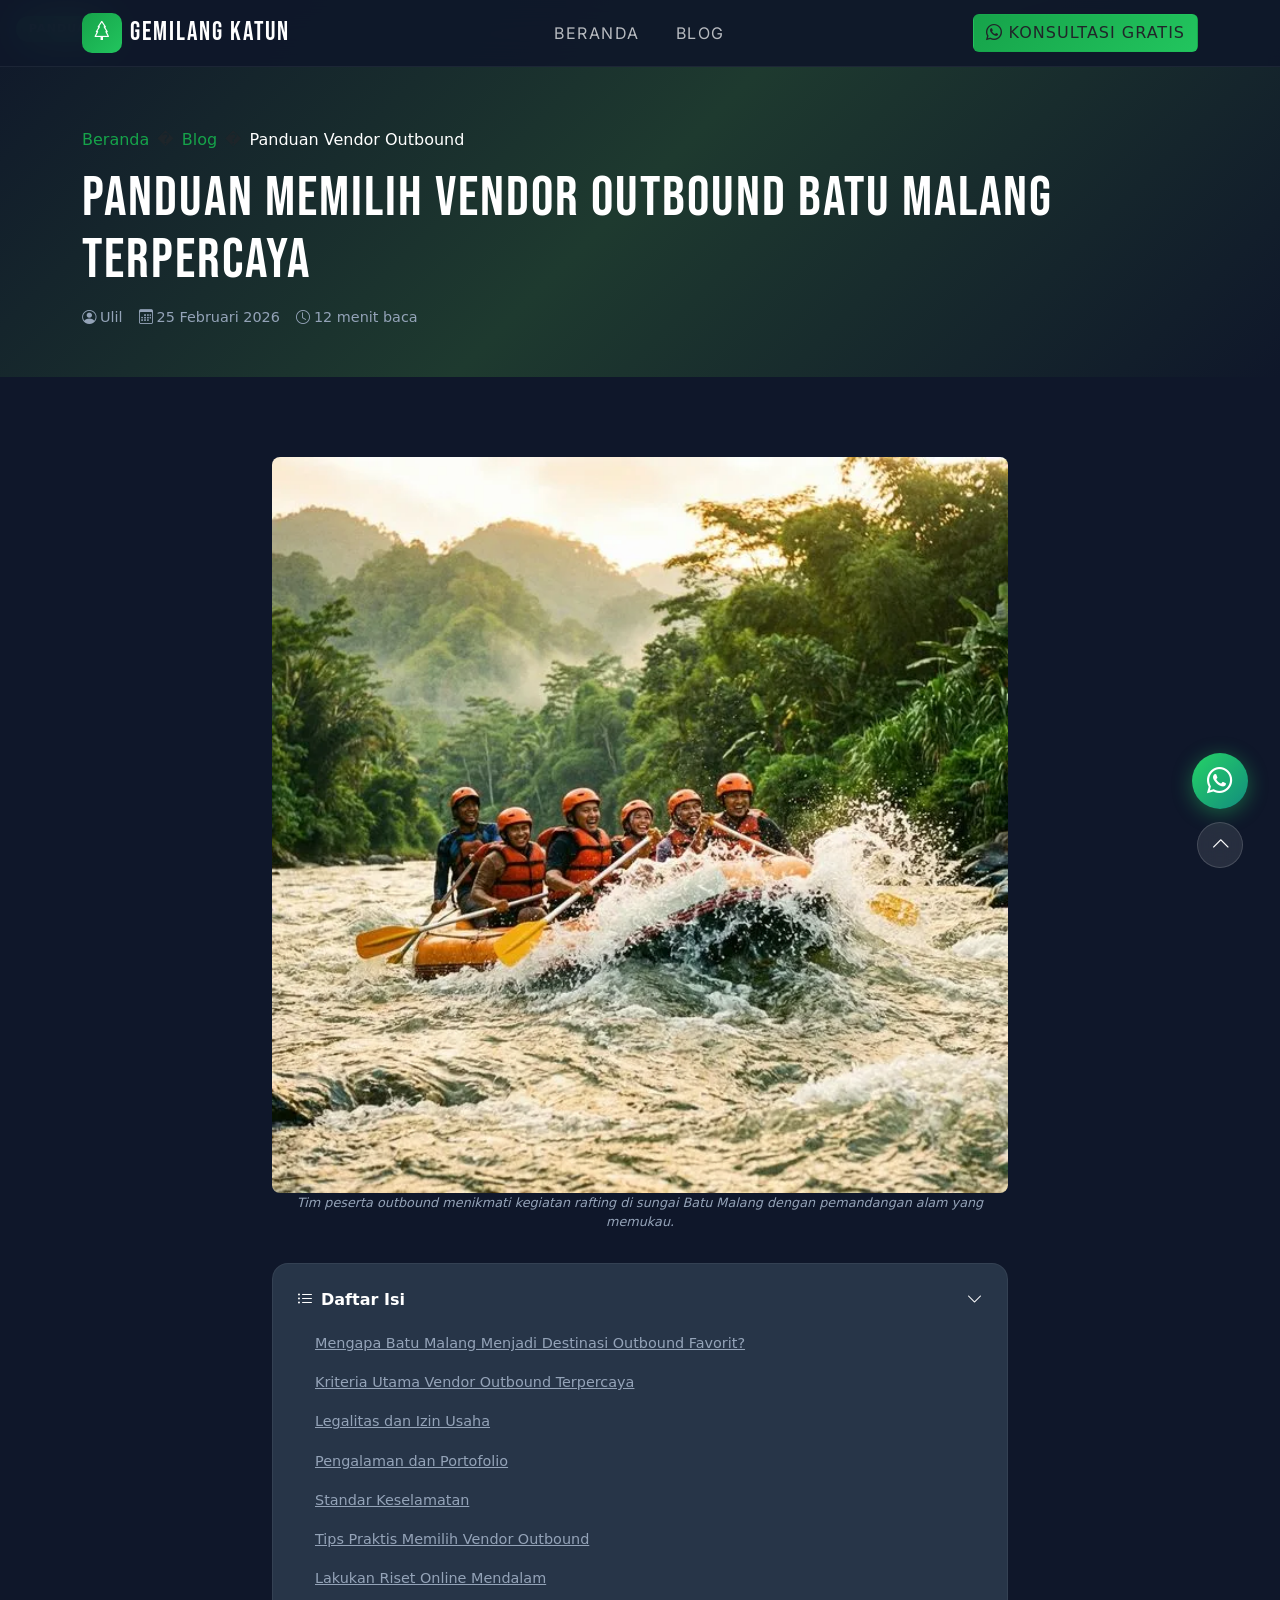
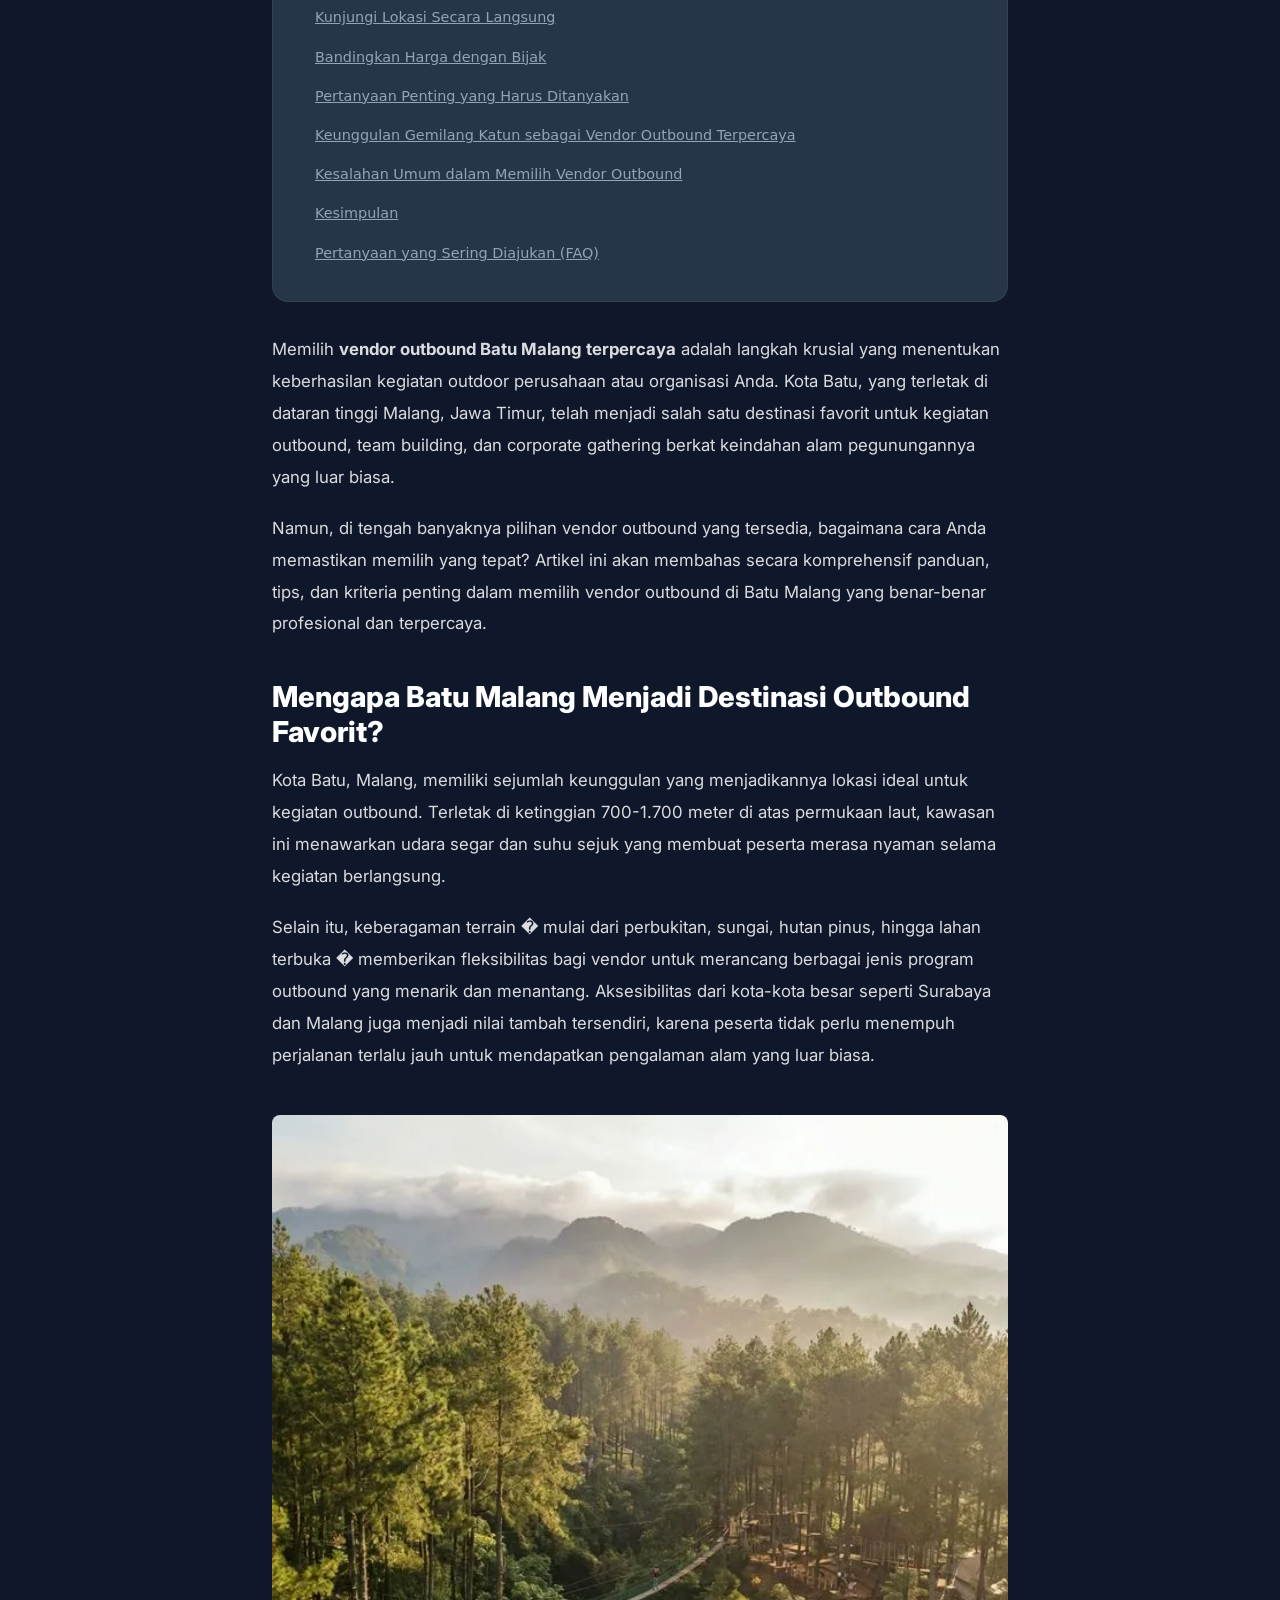
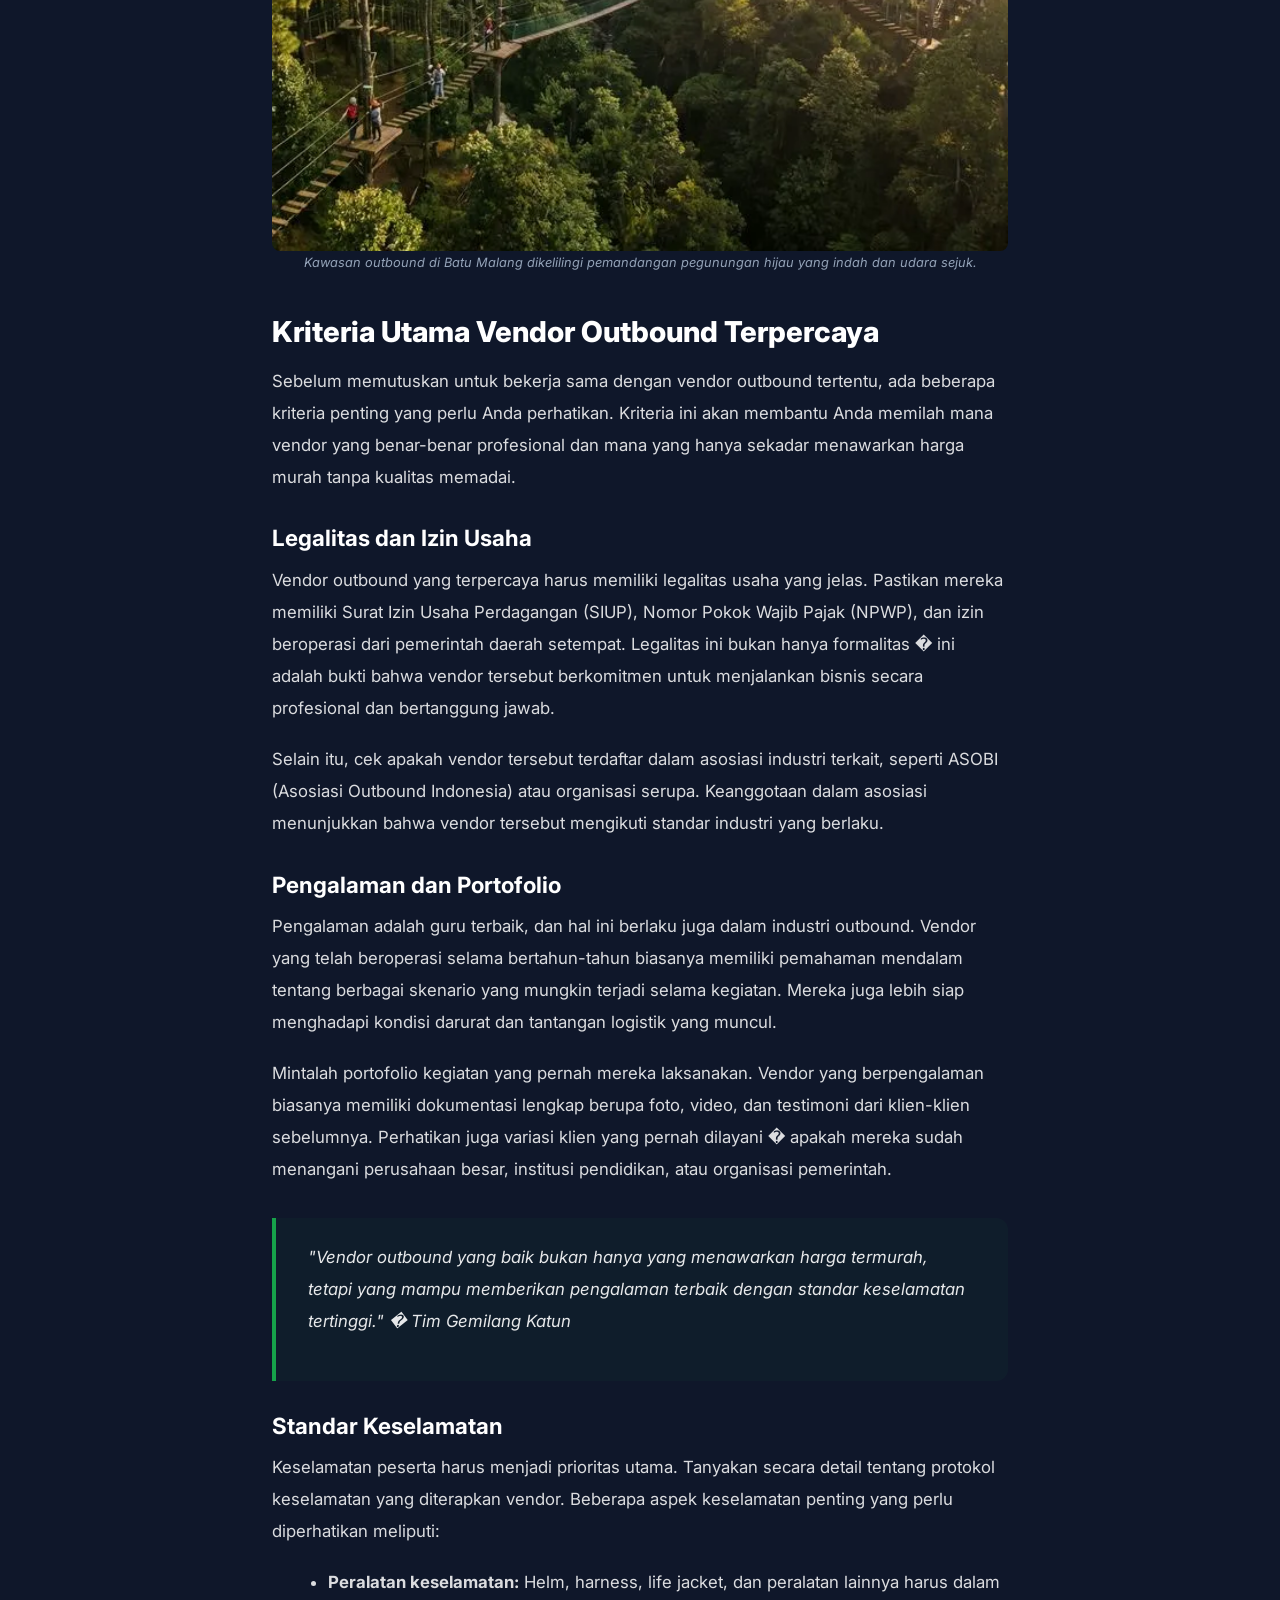
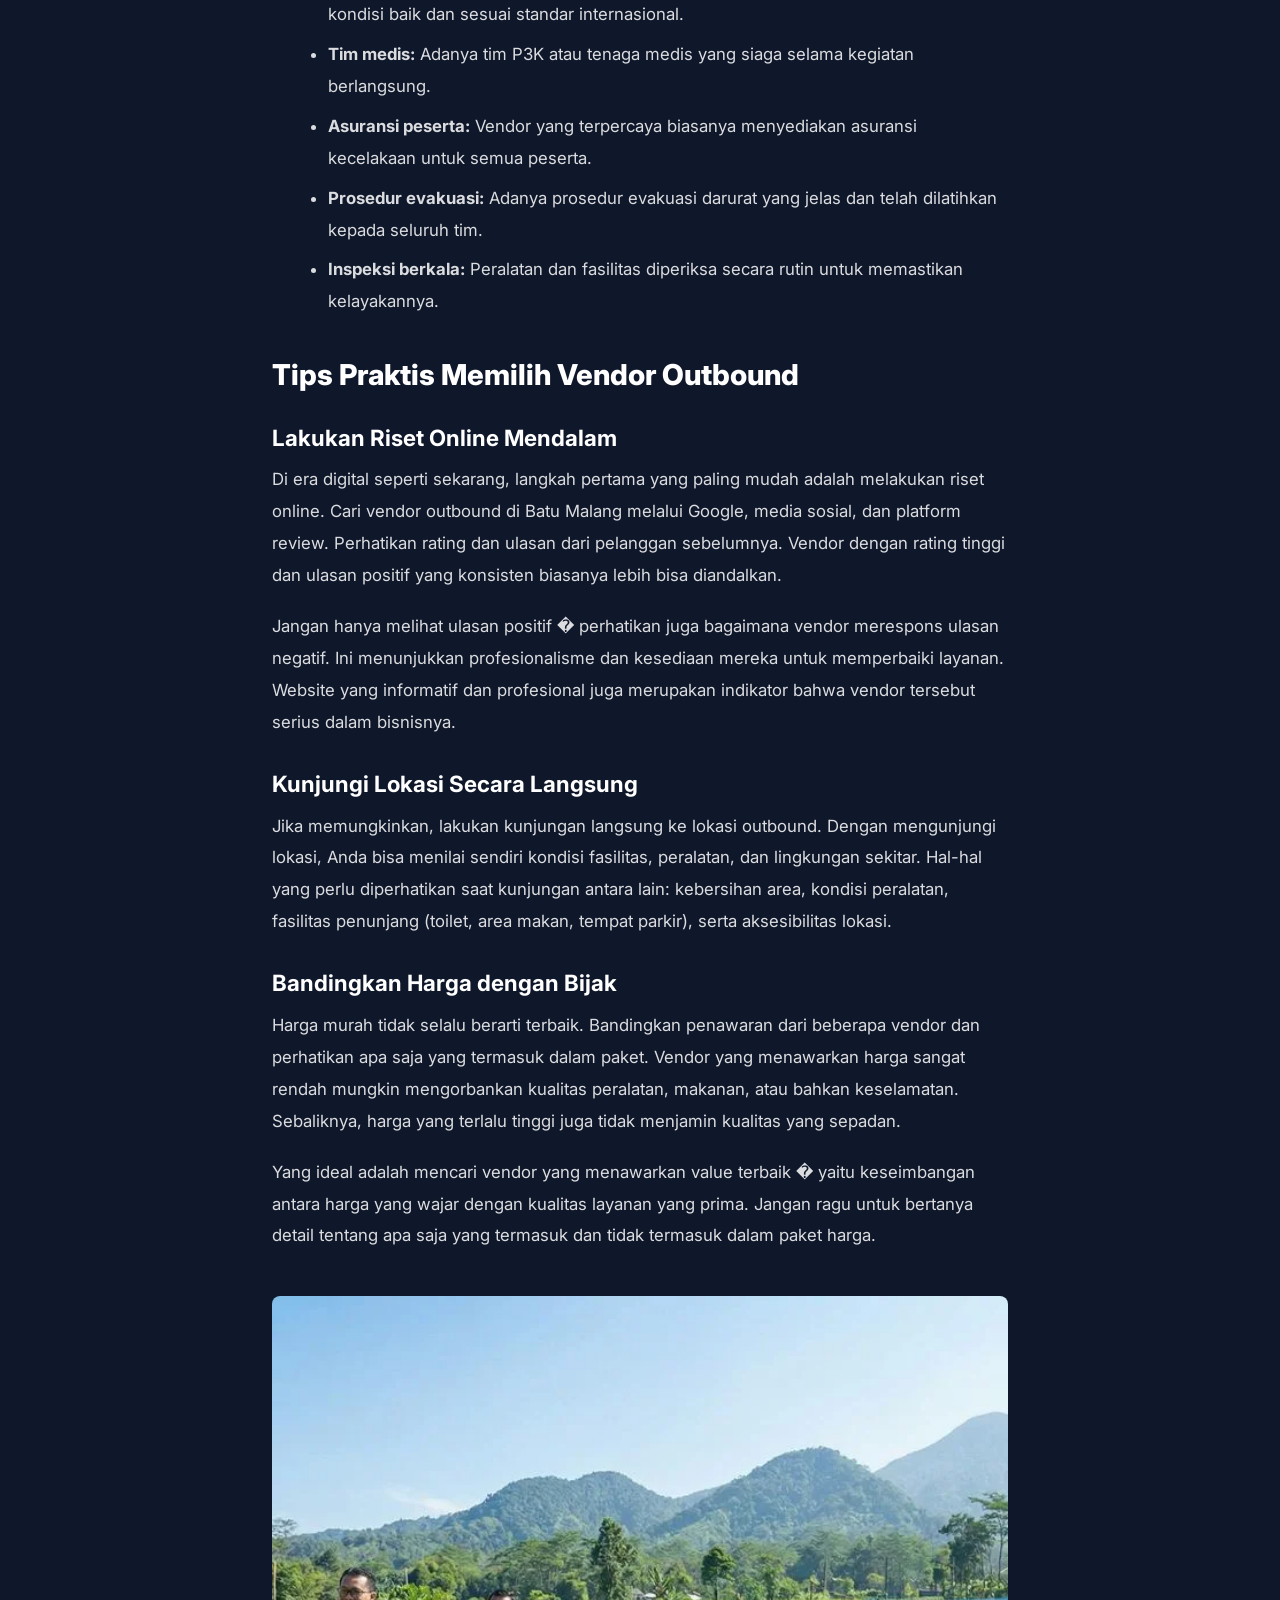
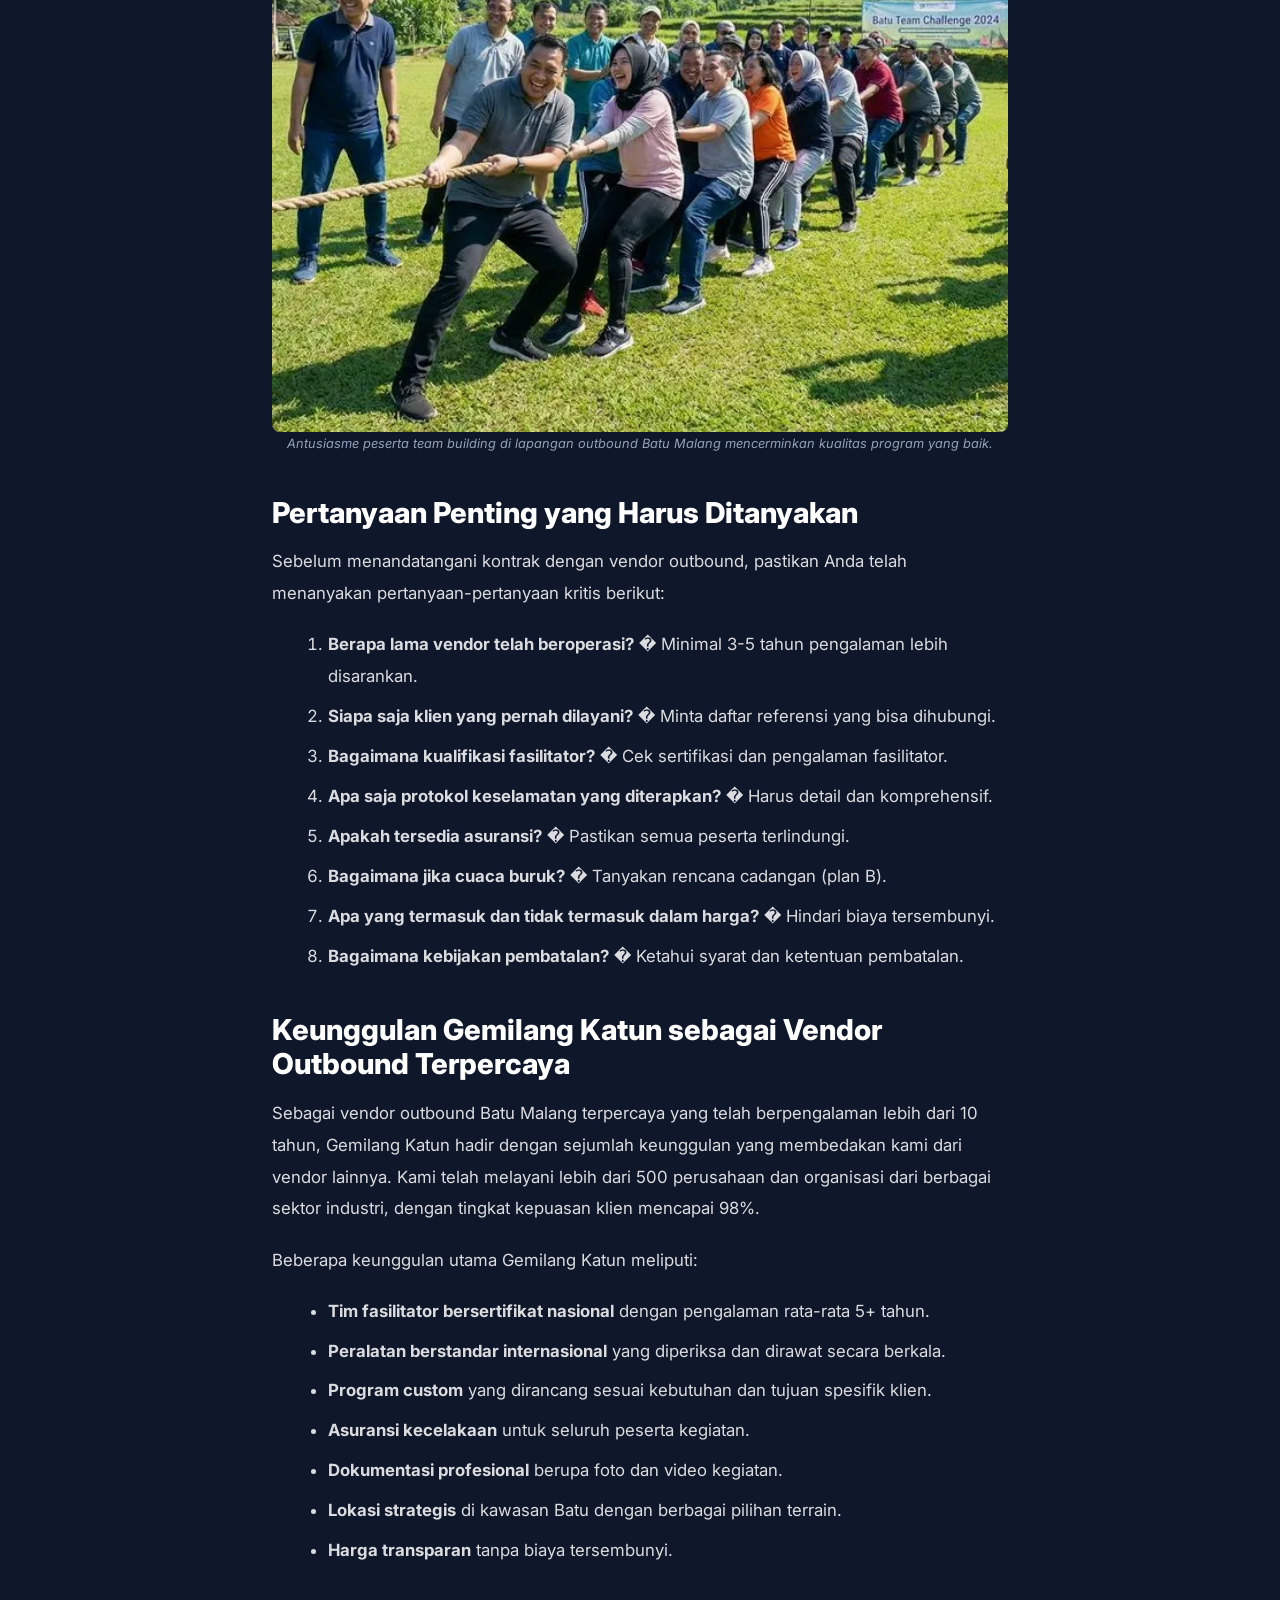
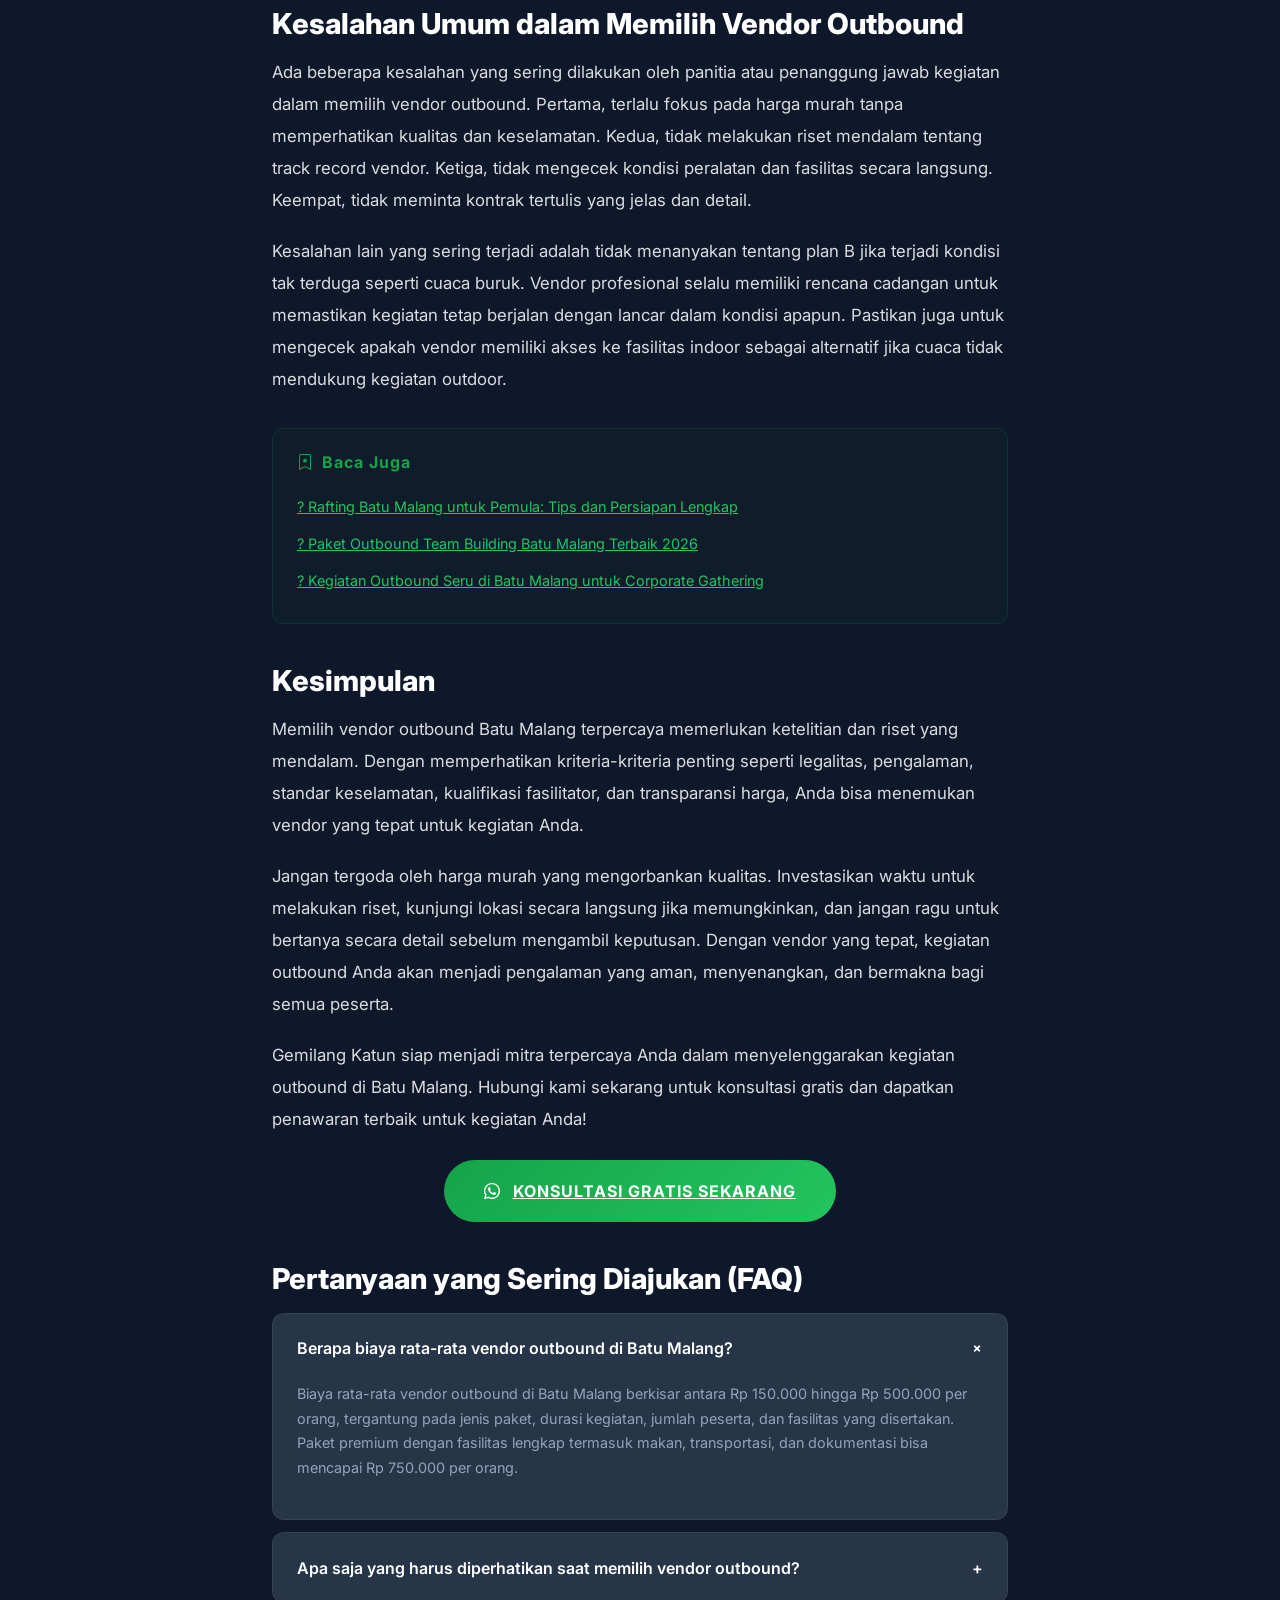
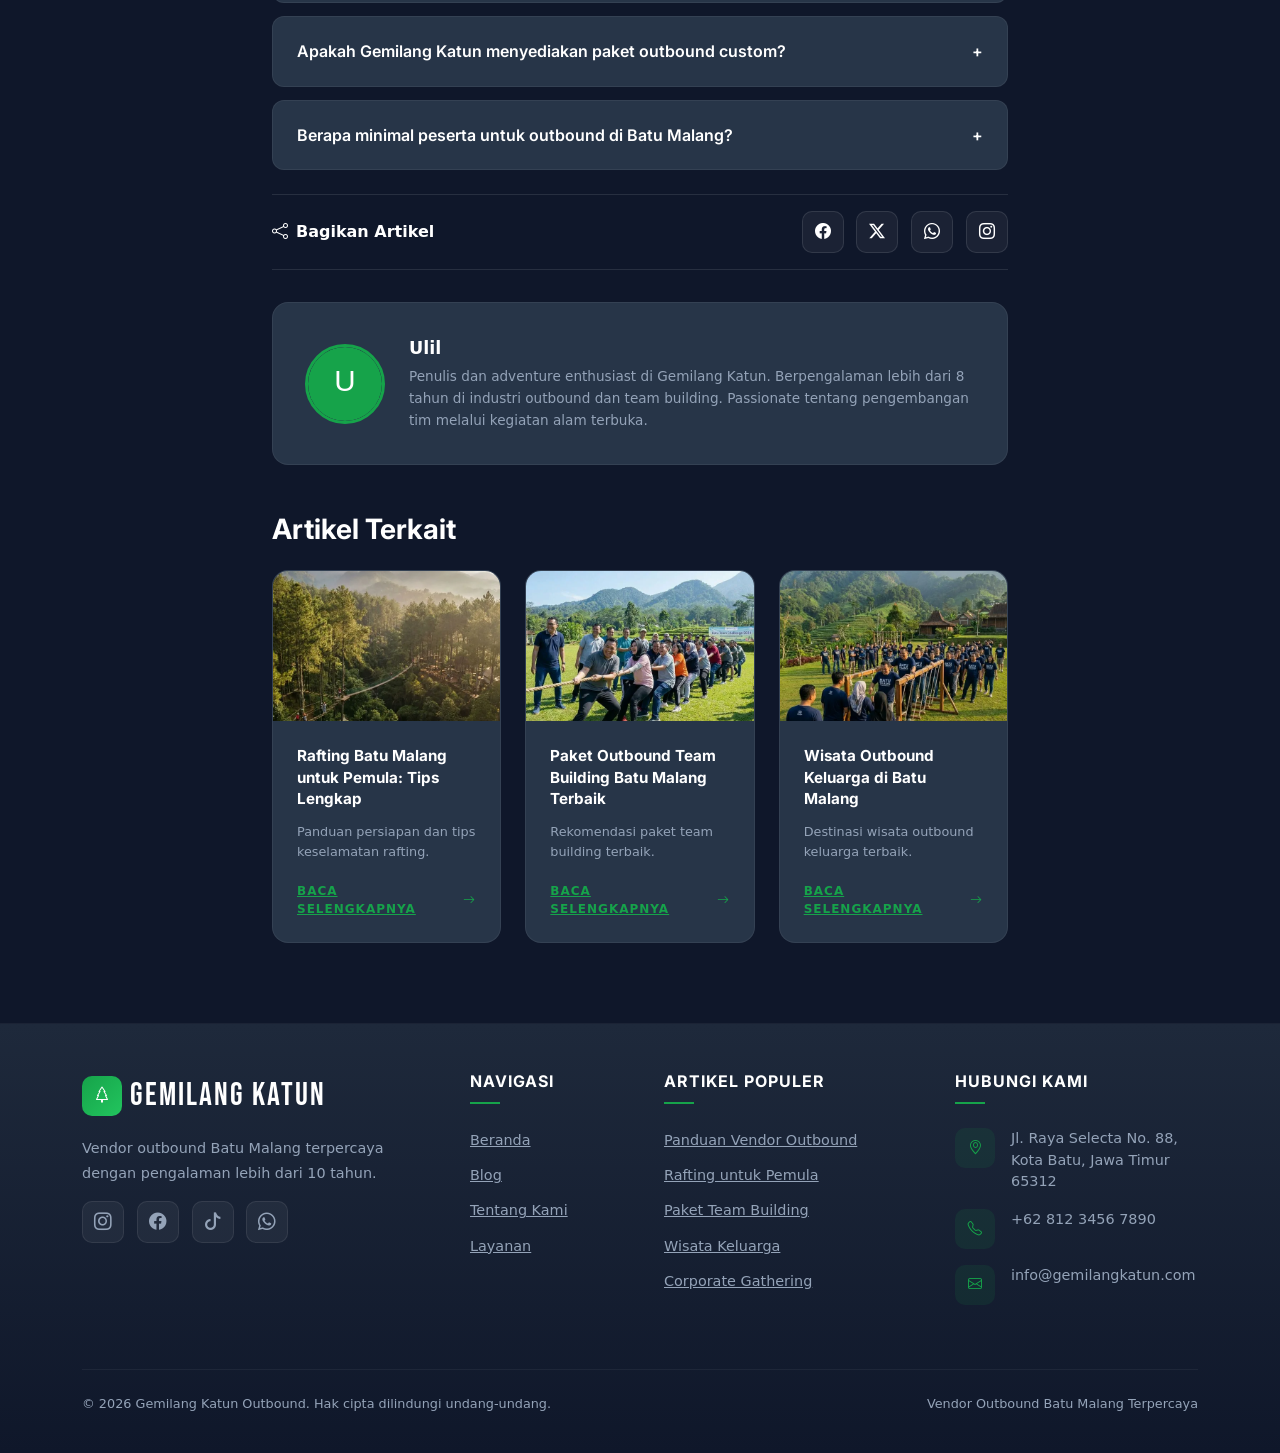
==== commit 43e41eba: "Add files via upload" ====
--- a/artikel-1.html
+++ b/artikel-1.html
@@ -55,21 +55,28 @@
     <link rel="preconnect" href="https://fonts.gstatic.com" crossorigin>
     <link rel="preconnect" href="https://cdn.jsdelivr.net" crossorigin>
 
-    <!-- Preload Critical CSS -->
-    <link rel="preload" href="https://cdn.jsdelivr.net/npm/bootstrap@5.3.3/dist/css/bootstrap.min.css" as="style">
-    <link rel="preload" href="css/style.css" as="style">
+    <!-- Critical CSS Inline -->
+    <style>
+        :root{--primary:#16a34a;--primary-dark:#15803d;--primary-light:#22c55e;--accent:#f59e0b;--dark:#0f172a;--dark-surface:#1e293b;--dark-card:#273548;--text-light:#f8fafc;--text-muted:#94a3b8;--gradient-primary:linear-gradient(135deg,#16a34a 0%,#22c55e 100%);--gradient-hero:linear-gradient(135deg,#0f172a 0%,#1e3a2f 50%,#0f172a 100%);--shadow-card:0 10px 40px rgba(0,0,0,0.15);--transition:all .3s cubic-bezier(.4,0,.2,1);--font-display:'Bebas Neue',sans-serif;--font-body:'Inter',sans-serif}*{box-sizing:border-box}html{scroll-behavior:smooth;scroll-padding-top:80px;overflow-x:hidden;max-width:100vw}body{font-family:var(--font-body);color:var(--text-light);background-color:var(--dark);overflow-x:hidden;max-width:100vw;-webkit-font-smoothing:antialiased;-moz-osx-font-smoothing:grayscale;word-wrap:break-word;overflow-wrap:break-word;margin:0}::selection{background-color:var(--primary);color:#fff}h1,h2,h3,h4,h5,h6{font-family:var(--font-display);letter-spacing:1px}a{text-decoration:none;transition:var(--transition)}img{max-width:100%;height:auto}.navbar-custom{background:rgba(15,23,42,.92)!important;backdrop-filter:blur(20px);-webkit-backdrop-filter:blur(20px);border-bottom:1px solid rgba(255,255,255,.06);padding:.6rem 0;transition:var(--transition)}.navbar-custom.scrolled{box-shadow:0 4px 30px rgba(0,0,0,.3)}.navbar-brand{font-family:var(--font-display);font-size:1.6rem!important;letter-spacing:2px;color:#fff!important;display:flex;align-items:center;gap:.5rem}.navbar-brand .brand-icon{width:40px;height:40px;background:var(--gradient-primary);border-radius:10px;display:flex;align-items:center;justify-content:center;font-size:1.2rem}.nav-link{font-family:var(--font-body);font-weight:600;font-size:.85rem;text-transform:uppercase;letter-spacing:1.5px;color:rgba(255,255,255,.7)!important;padding:.5rem 1rem!important;transition:var(--transition);position:relative}.nav-link::after{content:'';position:absolute;bottom:0;left:50%;transform:translateX(-50%);width:0;height:2px;background:var(--primary);transition:width .3s ease}.nav-link:hover,.nav-link.active{color:var(--primary)!important}.nav-link:hover::after,.nav-link.active::after{width:60%}.btn-navbar-cta{background:var(--gradient-primary);color:#fff;font-weight:700;font-size:.8rem;text-transform:uppercase;letter-spacing:1px;padding:.6rem 1.5rem;border:none;border-radius:50px;transition:var(--transition);display:flex;align-items:center;gap:.5rem}.offcanvas{background-color:var(--dark)!important;border-left:1px solid rgba(255,255,255,.06)!important}.section-label{font-family:var(--font-body);font-weight:700;font-size:.8rem;text-transform:uppercase;letter-spacing:3px;color:var(--primary);margin-bottom:.5rem}.section-title{font-family:var(--font-display);font-size:clamp(2rem,5vw,3.5rem);color:#fff;letter-spacing:2px;line-height:1.1}.section-desc{color:var(--text-muted);font-size:1rem;font-weight:300;line-height:1.8}.section-dark{background-color:var(--dark);padding:5rem 0}.article-hero{position:relative;padding:8rem 0 3rem;background:var(--gradient-hero)}.article-content{font-family:var(--font-body);font-size:1.05rem;line-height:1.9;color:rgba(255,255,255,.85)}.article-content h2{font-family:var(--font-body);font-weight:800;font-size:1.8rem;color:#fff;margin:2.5rem 0 1rem;letter-spacing:normal}.article-content h3{font-family:var(--font-body);font-weight:700;font-size:1.4rem;color:#fff;margin:2rem 0 .8rem;letter-spacing:normal}.article-content p{margin-bottom:1.2rem}.article-content img{border-radius:12px;margin:1.5rem 0;width:100%}.article-content blockquote{border-left:4px solid var(--primary);padding:1.5rem 2rem;margin:2rem 0;background:rgba(22,163,74,.05);border-radius:0 12px 12px 0;font-style:italic;color:rgba(255,255,255,.9)}.article-content ul,.article-content ol{margin:1rem 0 1.5rem 1.5rem}.article-content li{margin-bottom:.5rem}.toc-container{background:var(--dark-card);border:1px solid rgba(255,255,255,.06);border-radius:16px;padding:1.5rem;margin:2rem 0}.toc-toggle{background:none;border:none;color:#fff;font-weight:700;font-size:1rem;cursor:pointer;display:flex;align-items:center;justify-content:space-between;width:100%;padding:0}.toc-list{list-style:none;padding:0;margin:1rem 0 0}.toc-list li{margin-bottom:.5rem}.toc-list a{color:var(--text-muted);font-size:.9rem;display:block;padding:.3rem 0 .3rem 1rem;border-left:2px solid transparent}.faq-item{background:var(--dark-card);border:1px solid rgba(255,255,255,.06);border-radius:12px;margin-bottom:.8rem;overflow:hidden}.faq-question{background:none;border:none;color:#fff;font-weight:600;font-size:1rem;padding:1.2rem 1.5rem;width:100%;text-align:left;cursor:pointer;display:flex;align-items:center;justify-content:space-between}.faq-answer{padding:0 1.5rem 1.2rem;color:var(--text-muted);font-size:.9rem;line-height:1.7;display:none}.faq-item.active .faq-answer{display:block}.faq-item.active .faq-question .faq-icon{transform:rotate(45deg)}.author-box{background:var(--dark-card);border:1px solid rgba(255,255,255,.06);border-radius:16px;padding:2rem;display:flex;gap:1.5rem;align-items:center;margin:2rem 0}.author-avatar{width:80px;height:80px;min-width:80px;border-radius:50%;object-fit:cover;border:3px solid var(--primary)}.author-name{font-weight:700;font-size:1.1rem;color:#fff;margin-bottom:.3rem}.author-bio{font-size:.85rem;color:var(--text-muted);line-height:1.6;margin:0}.share-buttons{display:flex;gap:.8rem;flex-wrap:wrap}.btn-share{width:42px;height:42px;border-radius:10px;border:1px solid rgba(255,255,255,.1);background:rgba(255,255,255,.05);color:#fff;display:flex;align-items:center;justify-content:center;font-size:1rem;cursor:pointer;text-decoration:none}.baca-juga{background:rgba(22,163,74,.05);border:1px solid rgba(22,163,74,.15);border-radius:12px;padding:1.5rem;margin:2rem 0}.baca-juga h4{font-family:var(--font-body);font-weight:700;color:var(--primary);margin-bottom:1rem;font-size:1rem}.baca-juga a{color:var(--primary-light);display:block;padding:.3rem 0;font-size:.9rem}.img-caption{font-size:.8rem;color:var(--text-muted);text-align:center;font-style:italic;margin-top:-.5rem;margin-bottom:1.5rem}.article-card{background:var(--dark-card);border:1px solid rgba(255,255,255,.06);border-radius:16px;overflow:hidden;transition:var(--transition);height:100%;display:flex;flex-direction:column}.article-card-img{position:relative;height:220px;overflow:hidden}.article-card-img img{width:100%;height:100%;object-fit:cover}.article-card-tag{position:absolute;top:1rem;left:1rem;background:var(--gradient-primary);color:#fff;font-size:.7rem;font-weight:700;text-transform:uppercase;letter-spacing:1px;padding:.3rem .8rem;border-radius:50px}.article-card-body{padding:1.5rem;flex:1;display:flex;flex-direction:column}.article-card-meta{font-size:.75rem;color:var(--text-muted);margin-bottom:.8rem;display:flex;align-items:center;gap:1rem}.article-card-title{font-family:var(--font-body);font-weight:700;font-size:1.1rem;color:#fff;margin-bottom:.8rem;line-height:1.4;letter-spacing:normal}.article-card-excerpt{font-size:.85rem;color:var(--text-muted);line-height:1.6;margin-bottom:1.2rem;flex:1}.article-card-link{color:var(--primary);font-weight:700;font-size:.85rem;text-transform:uppercase;letter-spacing:1px;display:inline-flex;align-items:center;gap:.5rem}.btn-hero-primary{background:var(--gradient-primary);color:#fff;font-weight:700;font-size:1rem;padding:1rem 2.5rem;border:none;border-radius:50px;transition:var(--transition);display:inline-flex;align-items:center;gap:.7rem;text-transform:uppercase;letter-spacing:1px}.btn-hero-primary:hover{transform:translateY(-3px);box-shadow:0 8px 30px rgba(22,163,74,.4);color:#fff}.fade-up{opacity:0;transform:translateY(30px);transition:opacity .6s ease,transform .6s ease}.fade-up.visible{opacity:1;transform:translateY(0)}.floating-buttons{position:fixed;bottom:2rem;right:2rem;z-index:9999;display:flex;flex-direction:column;gap:.8rem;align-items:center}.btn-wa-float{width:56px;height:56px;border-radius:50%;background:linear-gradient(135deg,#25d366 0%,#128c7e 100%);color:#fff;border:none;display:flex;align-items:center;justify-content:center;font-size:1.6rem;box-shadow:0 4px 20px rgba(37,211,102,.4);transition:var(--transition);cursor:pointer;animation:waFloat 3s ease-in-out infinite;text-decoration:none}@keyframes waFloat{0%,100%{transform:translateY(0)}50%{transform:translateY(-5px)}}.btn-scroll-top{width:46px;height:46px;border-radius:50%;background:rgba(255,255,255,.1);backdrop-filter:blur(10px);border:1px solid rgba(255,255,255,.15);color:#fff;display:flex;align-items:center;justify-content:center;font-size:1.2rem;cursor:pointer;transition:var(--transition);opacity:0;visibility:hidden;transform:translateY(20px)}.btn-scroll-top.show{opacity:1;visibility:visible;transform:translateY(0)}.footer{background:linear-gradient(180deg,var(--dark-surface) 0%,var(--dark) 100%);border-top:1px solid rgba(255,255,255,.05)}.footer-brand-text{font-family:var(--font-display);font-size:2rem;letter-spacing:2px;color:#fff}.footer-desc{color:var(--text-muted);font-size:.9rem;line-height:1.7}.footer-title{font-family:var(--font-body);font-weight:700;font-size:1rem;color:#fff;text-transform:uppercase;letter-spacing:1px;margin-bottom:1.5rem;position:relative;padding-bottom:.8rem}.footer-title::after{content:'';position:absolute;bottom:0;left:0;width:30px;height:2px;background:var(--primary)}.footer-links{list-style:none;padding:0;margin:0}.footer-links li{margin-bottom:.7rem}.footer-links a{color:var(--text-muted);font-size:.9rem;transition:var(--transition)}.footer-contact-item{display:flex;align-items:flex-start;gap:1rem;margin-bottom:1rem;color:var(--text-muted);font-size:.9rem}.footer-contact-icon{width:40px;height:40px;min-width:40px;background:rgba(22,163,74,.1);border-radius:10px;display:flex;align-items:center;justify-content:center;color:var(--primary)}.footer-social{display:flex;gap:.8rem}.footer-social a{width:42px;height:42px;background:rgba(255,255,255,.05);border:1px solid rgba(255,255,255,.08);border-radius:10px;display:flex;align-items:center;justify-content:center;color:var(--text-muted);font-size:1.1rem}.footer-bottom{border-top:1px solid rgba(255,255,255,.05);padding:1.5rem 0;margin-top:3rem}.footer-bottom p{color:var(--text-muted);font-size:.8rem;margin:0}@media(max-width:767.98px){.section-dark{padding:3rem 0}.floating-buttons{bottom:1.2rem;right:1.2rem}.btn-wa-float{width:50px;height:50px;font-size:1.4rem}.btn-scroll-top{width:40px;height:40px}.author-box{flex-direction:column;text-align:center}.article-content h2{font-size:1.5rem}.article-content h3{font-size:1.2rem}}@media(max-width:575.98px){.section-title{font-size:clamp(1.5rem,7vw,1.8rem)}.btn-hero-primary{width:100%;justify-content:center}}
+    </style>
+    <!-- Non-Critical CSS: Bootstrap (deferred) -->
+    <link rel="stylesheet" href="https://cdn.jsdelivr.net/npm/bootstrap@5.3.3/dist/css/bootstrap.min.css" media="print" onload="this.media='all'">
+    <noscript><link rel="stylesheet" href="https://cdn.jsdelivr.net/npm/bootstrap@5.3.3/dist/css/bootstrap.min.css"></noscript>
+
+    <!-- Google Fonts Async -->
+    <link rel="stylesheet" href="https://fonts.googleapis.com/css2?family=Inter:wght@300;400;600;700&family=Bebas+Neue&display=swap" media="print" onload="this.media='all'">
+    <noscript><link rel="stylesheet" href="https://fonts.googleapis.com/css2?family=Inter:wght@300;400;600;700&family=Bebas+Neue&display=swap"></noscript>
+
+    <!-- Bootstrap Icons Async -->
+    <link rel="stylesheet" href="https://cdn.jsdelivr.net/npm/bootstrap-icons@1.11.3/font/bootstrap-icons.min.css" media="print" onload="this.media='all'">
+    <noscript><link rel="stylesheet" href="https://cdn.jsdelivr.net/npm/bootstrap-icons@1.11.3/font/bootstrap-icons.min.css"></noscript>
+
+    
+    <!-- Bootstrap 5 CSS -->
+    
+    
+    <!-- Google Fonts Async -->
 
-    <!-- Bootstrap 5 CSS -->
-    <link href="https://cdn.jsdelivr.net/npm/bootstrap@5.3.3/dist/css/bootstrap.min.css" rel="stylesheet">
-    <link href="https://cdn.jsdelivr.net/npm/bootstrap-icons@1.11.3/font/bootstrap-icons.min.css" rel="preload" as="style">
-    <link href="https://cdn.jsdelivr.net/npm/bootstrap-icons@1.11.3/font/bootstrap-icons.min.css" rel="stylesheet" media="print" onload="this.media='all'">
-    <noscript><link href="https://cdn.jsdelivr.net/npm/bootstrap-icons@1.11.3/font/bootstrap-icons.min.css" rel="stylesheet"></noscript>
-    <!-- Google Fonts Async -->
-    <link href="https://fonts.googleapis.com/css2?family=Inter:wght@300;400;500;600;700&family=Bebas+Neue&display=swap" rel="preload" as="style">
-    <link href="https://fonts.googleapis.com/css2?family=Inter:wght@300;400;500;600;700&family=Bebas+Neue&display=swap" rel="stylesheet" media="print" onload="this.media='all'">
-    <noscript><link href="https://fonts.googleapis.com/css2?family=Inter:wght@300;400;500;600;700&family=Bebas+Neue&display=swap" rel="stylesheet"></noscript>
-    <link href="css/style.css" rel="stylesheet">
-
     <!-- JSON-LD Article -->
     <script type="application/ld+json">
     {
@@ -128,7 +135,6 @@
         ]
     }
     </script>
-    <link rel="preload" href="images/hero-rafting.webp" as="image" fetchpriority="high">
 </head>
 
 <body>
@@ -209,7 +215,7 @@
                     <!-- Featured Image -->
                     <img src="images/hero-rafting.webp"
                         alt="Tim outbound sedang melakukan kegiatan rafting seru di sungai Batu Malang dengan pemandangan hijau"
-                        class="w-100 rounded-3 mb-2" width="800" height="450" loading="eager">
+                        class="w-100 rounded-3 mb-2" width="800" height="450" fetchpriority="high" loading="eager" decoding="async">
                     <p class="img-caption">Tim peserta outbound menikmati kegiatan rafting di sungai Batu Malang dengan
                         pemandangan alam yang memukau.</p>
 
@@ -252,7 +258,7 @@
 
                         <img src="images/artikel-outbound.webp"
                             alt="Lokasi outbound di Batu Malang dengan pemandangan pegunungan dan pepohonan hijau"
-                            class="w-100 rounded-3 mb-2" width="800" height="400" loading="lazy">
+                            class="w-100 rounded-3 mb-2" width="800" height="400" loading="lazy" decoding="async">
                         <p class="img-caption">Kawasan outbound di Batu Malang dikelilingi pemandangan pegunungan hijau
                             yang indah dan udara sejuk.</p>
 
@@ -346,7 +352,7 @@
 
                         <img src="images/artikel-teambuilding.webp"
                             alt="Peserta outbound team building bersemangat di lapangan terbuka Batu Malang"
-                            class="w-100 rounded-3 mb-2" width="800" height="400" loading="lazy">
+                            class="w-100 rounded-3 mb-2" width="800" height="400" loading="lazy" decoding="async">
                         <p class="img-caption">Antusiasme peserta team building di lapangan outbound Batu Malang
                             mencerminkan kualitas program yang baik.</p>
 
@@ -530,7 +536,7 @@
                             <article class="article-card">
                                 <div class="article-card-img" style="height:150px;">
                                     <img src="images/artikel-outbound.webp" alt="Rafting Batu Malang untuk pemula"
-                                        width="300" height="150" loading="lazy">
+                                        width="300" height="150" loading="lazy" decoding="async">
                                 </div>
                                 <div class="article-card-body">
                                     <h4 class="article-card-title" style="font-size:0.95rem;">Rafting Batu Malang untuk
@@ -547,7 +553,7 @@
                                 <div class="article-card-img" style="height:150px;">
                                     <img src="images/artikel-teambuilding.webp"
                                         alt="Paket outbound team building Batu Malang" width="300" height="150"
-                                        loading="lazy">
+                                        loading="lazy" decoding="async">
                                 </div>
                                 <div class="article-card-body">
                                     <h4 class="article-card-title" style="font-size:0.95rem;">Paket Outbound Team
@@ -563,7 +569,7 @@
                             <article class="article-card">
                                 <div class="article-card-img" style="height:150px;">
                                     <img src="images/about-team.webp" alt="Wisata outbound keluarga Batu Malang"
-                                        width="300" height="150" loading="lazy">
+                                        width="300" height="150" loading="lazy" decoding="async">
                                 </div>
                                 <div class="article-card-body">
                                     <h4 class="article-card-title" style="font-size:0.95rem;">Wisata Outbound Keluarga
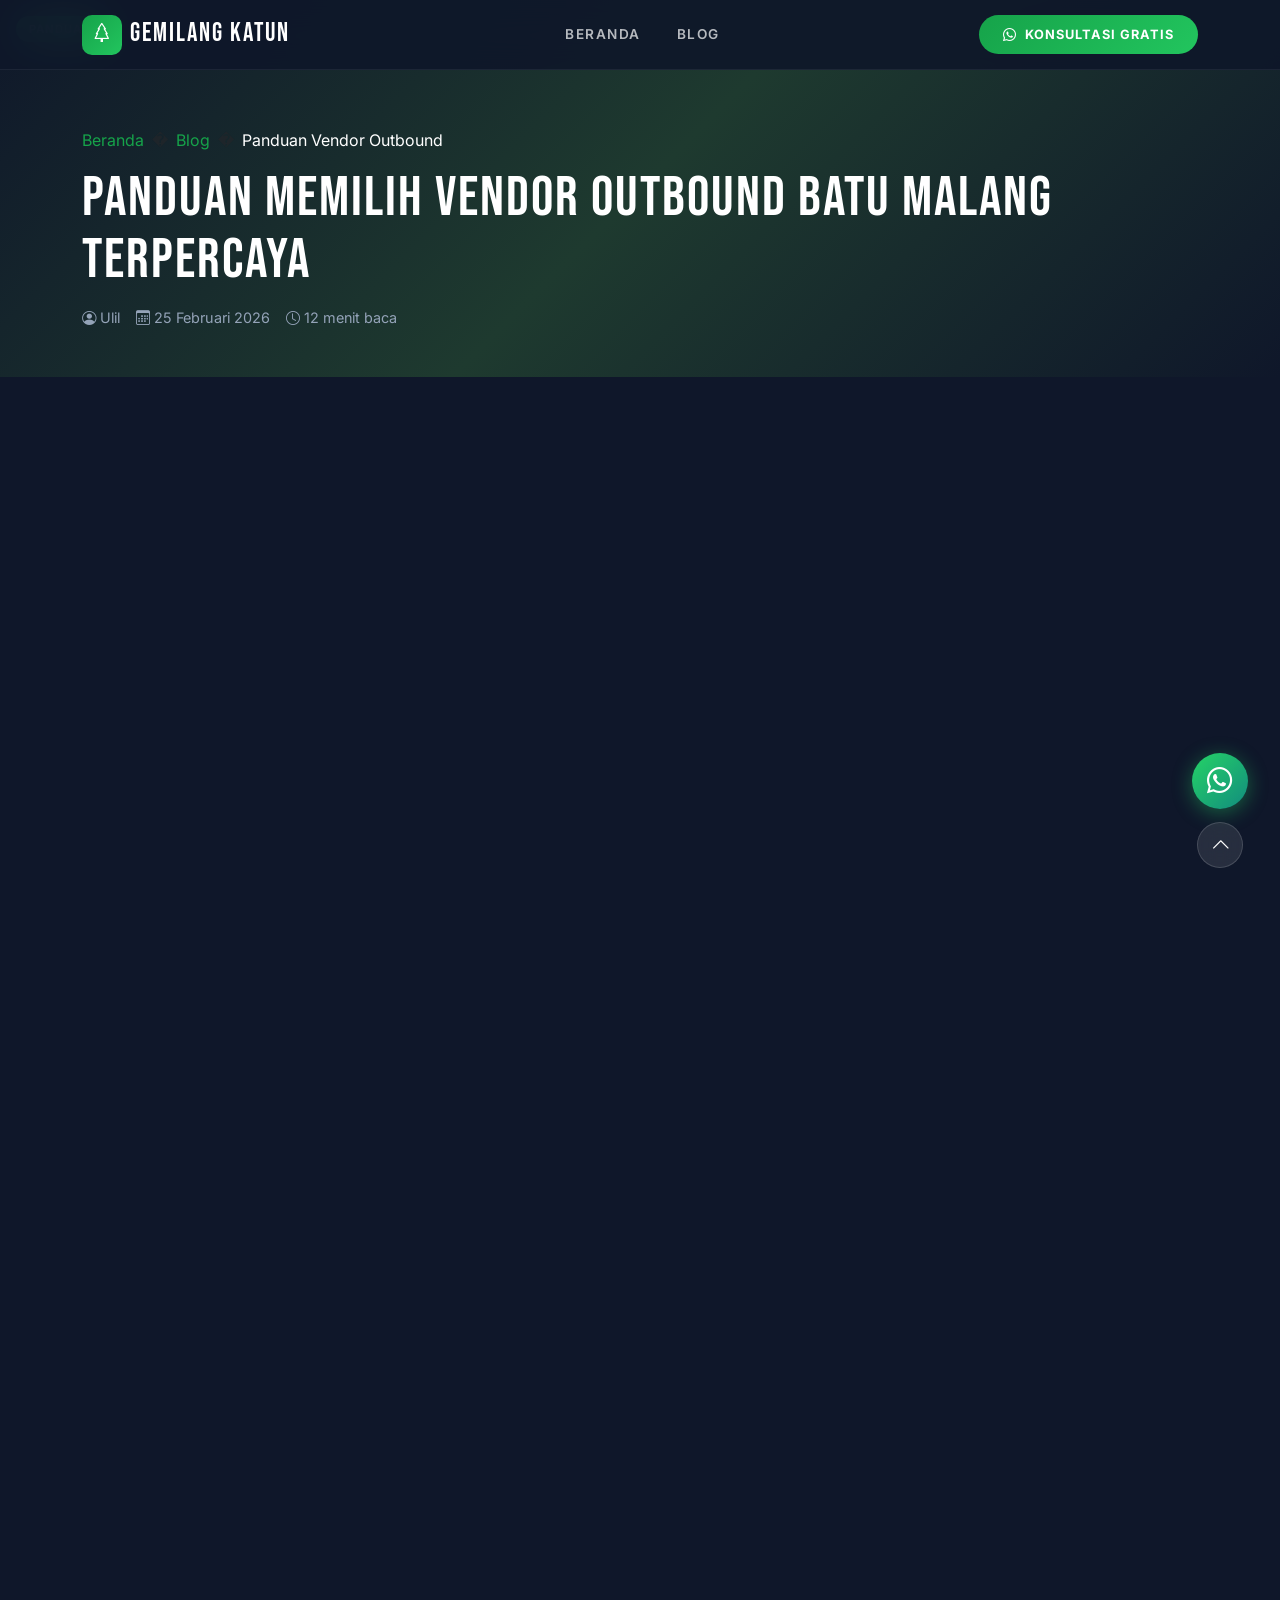
==== commit b367824a: "Add files via upload" ====
--- a/artikel-1.html
+++ b/artikel-1.html
@@ -50,33 +50,31 @@
     <link rel="icon" type="image/svg+xml"
         href="data:image/svg+xml,%3Csvg xmlns='http://www.w3.org/2000/svg' viewBox='0 0 32 32'%3E%3Crect width='32' height='32' rx='8' fill='%2316a34a'/%3E%3Ctext x='16' y='22' font-size='18' text-anchor='middle' fill='white' font-family='Arial,sans-serif' font-weight='bold'%3EG%3C/text%3E%3C/svg%3E">
 
-    <!-- Preconnect -->
-    <link rel="preconnect" href="https://fonts.googleapis.com">
-    <link rel="preconnect" href="https://fonts.gstatic.com" crossorigin>
-    <link rel="preconnect" href="https://cdn.jsdelivr.net" crossorigin>
-
-    <!-- Critical CSS Inline -->
-    <style>
-        :root{--primary:#16a34a;--primary-dark:#15803d;--primary-light:#22c55e;--accent:#f59e0b;--dark:#0f172a;--dark-surface:#1e293b;--dark-card:#273548;--text-light:#f8fafc;--text-muted:#94a3b8;--gradient-primary:linear-gradient(135deg,#16a34a 0%,#22c55e 100%);--gradient-hero:linear-gradient(135deg,#0f172a 0%,#1e3a2f 50%,#0f172a 100%);--shadow-card:0 10px 40px rgba(0,0,0,0.15);--transition:all .3s cubic-bezier(.4,0,.2,1);--font-display:'Bebas Neue',sans-serif;--font-body:'Inter',sans-serif}*{box-sizing:border-box}html{scroll-behavior:smooth;scroll-padding-top:80px;overflow-x:hidden;max-width:100vw}body{font-family:var(--font-body);color:var(--text-light);background-color:var(--dark);overflow-x:hidden;max-width:100vw;-webkit-font-smoothing:antialiased;-moz-osx-font-smoothing:grayscale;word-wrap:break-word;overflow-wrap:break-word;margin:0}::selection{background-color:var(--primary);color:#fff}h1,h2,h3,h4,h5,h6{font-family:var(--font-display);letter-spacing:1px}a{text-decoration:none;transition:var(--transition)}img{max-width:100%;height:auto}.navbar-custom{background:rgba(15,23,42,.92)!important;backdrop-filter:blur(20px);-webkit-backdrop-filter:blur(20px);border-bottom:1px solid rgba(255,255,255,.06);padding:.6rem 0;transition:var(--transition)}.navbar-custom.scrolled{box-shadow:0 4px 30px rgba(0,0,0,.3)}.navbar-brand{font-family:var(--font-display);font-size:1.6rem!important;letter-spacing:2px;color:#fff!important;display:flex;align-items:center;gap:.5rem}.navbar-brand .brand-icon{width:40px;height:40px;background:var(--gradient-primary);border-radius:10px;display:flex;align-items:center;justify-content:center;font-size:1.2rem}.nav-link{font-family:var(--font-body);font-weight:600;font-size:.85rem;text-transform:uppercase;letter-spacing:1.5px;color:rgba(255,255,255,.7)!important;padding:.5rem 1rem!important;transition:var(--transition);position:relative}.nav-link::after{content:'';position:absolute;bottom:0;left:50%;transform:translateX(-50%);width:0;height:2px;background:var(--primary);transition:width .3s ease}.nav-link:hover,.nav-link.active{color:var(--primary)!important}.nav-link:hover::after,.nav-link.active::after{width:60%}.btn-navbar-cta{background:var(--gradient-primary);color:#fff;font-weight:700;font-size:.8rem;text-transform:uppercase;letter-spacing:1px;padding:.6rem 1.5rem;border:none;border-radius:50px;transition:var(--transition);display:flex;align-items:center;gap:.5rem}.offcanvas{background-color:var(--dark)!important;border-left:1px solid rgba(255,255,255,.06)!important}.section-label{font-family:var(--font-body);font-weight:700;font-size:.8rem;text-transform:uppercase;letter-spacing:3px;color:var(--primary);margin-bottom:.5rem}.section-title{font-family:var(--font-display);font-size:clamp(2rem,5vw,3.5rem);color:#fff;letter-spacing:2px;line-height:1.1}.section-desc{color:var(--text-muted);font-size:1rem;font-weight:300;line-height:1.8}.section-dark{background-color:var(--dark);padding:5rem 0}.article-hero{position:relative;padding:8rem 0 3rem;background:var(--gradient-hero)}.article-content{font-family:var(--font-body);font-size:1.05rem;line-height:1.9;color:rgba(255,255,255,.85)}.article-content h2{font-family:var(--font-body);font-weight:800;font-size:1.8rem;color:#fff;margin:2.5rem 0 1rem;letter-spacing:normal}.article-content h3{font-family:var(--font-body);font-weight:700;font-size:1.4rem;color:#fff;margin:2rem 0 .8rem;letter-spacing:normal}.article-content p{margin-bottom:1.2rem}.article-content img{border-radius:12px;margin:1.5rem 0;width:100%}.article-content blockquote{border-left:4px solid var(--primary);padding:1.5rem 2rem;margin:2rem 0;background:rgba(22,163,74,.05);border-radius:0 12px 12px 0;font-style:italic;color:rgba(255,255,255,.9)}.article-content ul,.article-content ol{margin:1rem 0 1.5rem 1.5rem}.article-content li{margin-bottom:.5rem}.toc-container{background:var(--dark-card);border:1px solid rgba(255,255,255,.06);border-radius:16px;padding:1.5rem;margin:2rem 0}.toc-toggle{background:none;border:none;color:#fff;font-weight:700;font-size:1rem;cursor:pointer;display:flex;align-items:center;justify-content:space-between;width:100%;padding:0}.toc-list{list-style:none;padding:0;margin:1rem 0 0}.toc-list li{margin-bottom:.5rem}.toc-list a{color:var(--text-muted);font-size:.9rem;display:block;padding:.3rem 0 .3rem 1rem;border-left:2px solid transparent}.faq-item{background:var(--dark-card);border:1px solid rgba(255,255,255,.06);border-radius:12px;margin-bottom:.8rem;overflow:hidden}.faq-question{background:none;border:none;color:#fff;font-weight:600;font-size:1rem;padding:1.2rem 1.5rem;width:100%;text-align:left;cursor:pointer;display:flex;align-items:center;justify-content:space-between}.faq-answer{padding:0 1.5rem 1.2rem;color:var(--text-muted);font-size:.9rem;line-height:1.7;display:none}.faq-item.active .faq-answer{display:block}.faq-item.active .faq-question .faq-icon{transform:rotate(45deg)}.author-box{background:var(--dark-card);border:1px solid rgba(255,255,255,.06);border-radius:16px;padding:2rem;display:flex;gap:1.5rem;align-items:center;margin:2rem 0}.author-avatar{width:80px;height:80px;min-width:80px;border-radius:50%;object-fit:cover;border:3px solid var(--primary)}.author-name{font-weight:700;font-size:1.1rem;color:#fff;margin-bottom:.3rem}.author-bio{font-size:.85rem;color:var(--text-muted);line-height:1.6;margin:0}.share-buttons{display:flex;gap:.8rem;flex-wrap:wrap}.btn-share{width:42px;height:42px;border-radius:10px;border:1px solid rgba(255,255,255,.1);background:rgba(255,255,255,.05);color:#fff;display:flex;align-items:center;justify-content:center;font-size:1rem;cursor:pointer;text-decoration:none}.baca-juga{background:rgba(22,163,74,.05);border:1px solid rgba(22,163,74,.15);border-radius:12px;padding:1.5rem;margin:2rem 0}.baca-juga h4{font-family:var(--font-body);font-weight:700;color:var(--primary);margin-bottom:1rem;font-size:1rem}.baca-juga a{color:var(--primary-light);display:block;padding:.3rem 0;font-size:.9rem}.img-caption{font-size:.8rem;color:var(--text-muted);text-align:center;font-style:italic;margin-top:-.5rem;margin-bottom:1.5rem}.article-card{background:var(--dark-card);border:1px solid rgba(255,255,255,.06);border-radius:16px;overflow:hidden;transition:var(--transition);height:100%;display:flex;flex-direction:column}.article-card-img{position:relative;height:220px;overflow:hidden}.article-card-img img{width:100%;height:100%;object-fit:cover}.article-card-tag{position:absolute;top:1rem;left:1rem;background:var(--gradient-primary);color:#fff;font-size:.7rem;font-weight:700;text-transform:uppercase;letter-spacing:1px;padding:.3rem .8rem;border-radius:50px}.article-card-body{padding:1.5rem;flex:1;display:flex;flex-direction:column}.article-card-meta{font-size:.75rem;color:var(--text-muted);margin-bottom:.8rem;display:flex;align-items:center;gap:1rem}.article-card-title{font-family:var(--font-body);font-weight:700;font-size:1.1rem;color:#fff;margin-bottom:.8rem;line-height:1.4;letter-spacing:normal}.article-card-excerpt{font-size:.85rem;color:var(--text-muted);line-height:1.6;margin-bottom:1.2rem;flex:1}.article-card-link{color:var(--primary);font-weight:700;font-size:.85rem;text-transform:uppercase;letter-spacing:1px;display:inline-flex;align-items:center;gap:.5rem}.btn-hero-primary{background:var(--gradient-primary);color:#fff;font-weight:700;font-size:1rem;padding:1rem 2.5rem;border:none;border-radius:50px;transition:var(--transition);display:inline-flex;align-items:center;gap:.7rem;text-transform:uppercase;letter-spacing:1px}.btn-hero-primary:hover{transform:translateY(-3px);box-shadow:0 8px 30px rgba(22,163,74,.4);color:#fff}.fade-up{opacity:0;transform:translateY(30px);transition:opacity .6s ease,transform .6s ease}.fade-up.visible{opacity:1;transform:translateY(0)}.floating-buttons{position:fixed;bottom:2rem;right:2rem;z-index:9999;display:flex;flex-direction:column;gap:.8rem;align-items:center}.btn-wa-float{width:56px;height:56px;border-radius:50%;background:linear-gradient(135deg,#25d366 0%,#128c7e 100%);color:#fff;border:none;display:flex;align-items:center;justify-content:center;font-size:1.6rem;box-shadow:0 4px 20px rgba(37,211,102,.4);transition:var(--transition);cursor:pointer;animation:waFloat 3s ease-in-out infinite;text-decoration:none}@keyframes waFloat{0%,100%{transform:translateY(0)}50%{transform:translateY(-5px)}}.btn-scroll-top{width:46px;height:46px;border-radius:50%;background:rgba(255,255,255,.1);backdrop-filter:blur(10px);border:1px solid rgba(255,255,255,.15);color:#fff;display:flex;align-items:center;justify-content:center;font-size:1.2rem;cursor:pointer;transition:var(--transition);opacity:0;visibility:hidden;transform:translateY(20px)}.btn-scroll-top.show{opacity:1;visibility:visible;transform:translateY(0)}.footer{background:linear-gradient(180deg,var(--dark-surface) 0%,var(--dark) 100%);border-top:1px solid rgba(255,255,255,.05)}.footer-brand-text{font-family:var(--font-display);font-size:2rem;letter-spacing:2px;color:#fff}.footer-desc{color:var(--text-muted);font-size:.9rem;line-height:1.7}.footer-title{font-family:var(--font-body);font-weight:700;font-size:1rem;color:#fff;text-transform:uppercase;letter-spacing:1px;margin-bottom:1.5rem;position:relative;padding-bottom:.8rem}.footer-title::after{content:'';position:absolute;bottom:0;left:0;width:30px;height:2px;background:var(--primary)}.footer-links{list-style:none;padding:0;margin:0}.footer-links li{margin-bottom:.7rem}.footer-links a{color:var(--text-muted);font-size:.9rem;transition:var(--transition)}.footer-contact-item{display:flex;align-items:flex-start;gap:1rem;margin-bottom:1rem;color:var(--text-muted);font-size:.9rem}.footer-contact-icon{width:40px;height:40px;min-width:40px;background:rgba(22,163,74,.1);border-radius:10px;display:flex;align-items:center;justify-content:center;color:var(--primary)}.footer-social{display:flex;gap:.8rem}.footer-social a{width:42px;height:42px;background:rgba(255,255,255,.05);border:1px solid rgba(255,255,255,.08);border-radius:10px;display:flex;align-items:center;justify-content:center;color:var(--text-muted);font-size:1.1rem}.footer-bottom{border-top:1px solid rgba(255,255,255,.05);padding:1.5rem 0;margin-top:3rem}.footer-bottom p{color:var(--text-muted);font-size:.8rem;margin:0}@media(max-width:767.98px){.section-dark{padding:3rem 0}.floating-buttons{bottom:1.2rem;right:1.2rem}.btn-wa-float{width:50px;height:50px;font-size:1.4rem}.btn-scroll-top{width:40px;height:40px}.author-box{flex-direction:column;text-align:center}.article-content h2{font-size:1.5rem}.article-content h3{font-size:1.2rem}}@media(max-width:575.98px){.section-title{font-size:clamp(1.5rem,7vw,1.8rem)}.btn-hero-primary{width:100%;justify-content:center}}
-    </style>
-    <!-- Non-Critical CSS: Bootstrap (deferred) -->
-    <link rel="stylesheet" href="https://cdn.jsdelivr.net/npm/bootstrap@5.3.3/dist/css/bootstrap.min.css" media="print" onload="this.media='all'">
-    <noscript><link rel="stylesheet" href="https://cdn.jsdelivr.net/npm/bootstrap@5.3.3/dist/css/bootstrap.min.css"></noscript>
-
-    <!-- Google Fonts Async -->
-    <link rel="stylesheet" href="https://fonts.googleapis.com/css2?family=Inter:wght@300;400;600;700&family=Bebas+Neue&display=swap" media="print" onload="this.media='all'">
-    <noscript><link rel="stylesheet" href="https://fonts.googleapis.com/css2?family=Inter:wght@300;400;600;700&family=Bebas+Neue&display=swap"></noscript>
-
-    <!-- Bootstrap Icons Async -->
-    <link rel="stylesheet" href="https://cdn.jsdelivr.net/npm/bootstrap-icons@1.11.3/font/bootstrap-icons.min.css" media="print" onload="this.media='all'">
-    <noscript><link rel="stylesheet" href="https://cdn.jsdelivr.net/npm/bootstrap-icons@1.11.3/font/bootstrap-icons.min.css"></noscript>
-
-    
-    <!-- Bootstrap 5 CSS -->
-    
-    
-    <!-- Google Fonts Async -->
+        <!-- Preconnect -->
+    <link rel="preconnect" href="https://fonts.googleapis.com">
+    <link rel="preconnect" href="https://fonts.gstatic.com" crossorigin>
+    <link rel="preconnect" href="https://cdn.jsdelivr.net" crossorigin>
 
+    <link rel="preload" href="images/hero-rafting.webp" as="image" type="image/webp" fetchpriority="high">
+
+    <!-- Critical CSS Inline -->
+    <style>
+        :root{--primary:#16a34a;--primary-dark:#15803d;--primary-light:#22c55e;--accent:#f59e0b;--dark:#0f172a;--dark-surface:#1e293b;--dark-card:#273548;--text-light:#f8fafc;--text-muted:#94a3b8;--gradient-primary:linear-gradient(135deg,#16a34a 0%,#22c55e 100%);--gradient-hero:linear-gradient(135deg,#0f172a 0%,#1e3a2f 50%,#0f172a 100%);--shadow-card:0 10px 40px rgba(0,0,0,0.15);--transition:all .3s cubic-bezier(.4,0,.2,1);--font-display:'Bebas Neue',sans-serif;--font-body:'Inter',sans-serif}*{box-sizing:border-box}html{scroll-behavior:smooth;scroll-padding-top:80px;overflow-x:hidden;max-width:100vw}body{font-family:var(--font-body);color:var(--text-light);background-color:var(--dark);overflow-x:hidden;max-width:100vw;-webkit-font-smoothing:antialiased;-moz-osx-font-smoothing:grayscale;word-wrap:break-word;overflow-wrap:break-word;margin:0}::selection{background-color:var(--primary);color:#fff}h1,h2,h3,h4,h5,h6{font-family:var(--font-display);letter-spacing:1px}a{text-decoration:none;transition:var(--transition)}img{max-width:100%;height:auto}.navbar-custom{background:rgba(15,23,42,.92)!important;backdrop-filter:blur(20px);-webkit-backdrop-filter:blur(20px);border-bottom:1px solid rgba(255,255,255,.06);padding:.6rem 0;transition:var(--transition)}.navbar-custom.scrolled{box-shadow:0 4px 30px rgba(0,0,0,.3)}.navbar-brand{font-family:var(--font-display);font-size:1.6rem!important;letter-spacing:2px;color:#fff!important;display:flex;align-items:center;gap:.5rem}.navbar-brand .brand-icon{width:40px;height:40px;background:var(--gradient-primary);border-radius:10px;display:flex;align-items:center;justify-content:center;font-size:1.2rem}.nav-link{font-family:var(--font-body);font-weight:600;font-size:.85rem;text-transform:uppercase;letter-spacing:1.5px;color:rgba(255,255,255,.7)!important;padding:.5rem 1rem!important;transition:var(--transition);position:relative}.nav-link::after{content:'';position:absolute;bottom:0;left:50%;transform:translateX(-50%);width:0;height:2px;background:var(--primary);transition:width .3s ease}.nav-link:hover,.nav-link.active{color:var(--primary)!important}.nav-link:hover::after,.nav-link.active::after{width:60%}.btn-navbar-cta{background:var(--gradient-primary);color:#fff;font-weight:700;font-size:.8rem;text-transform:uppercase;letter-spacing:1px;padding:.6rem 1.5rem;border:none;border-radius:50px;transition:var(--transition);display:flex;align-items:center;gap:.5rem}.offcanvas{background-color:var(--dark)!important;border-left:1px solid rgba(255,255,255,.06)!important}.hero-section{position:relative;min-height:100vh;display:flex;align-items:center;overflow:hidden;background:var(--gradient-hero)}.hero-bg{position:absolute;inset:0;z-index:0}.hero-bg img{width:100%;height:100%;object-fit:cover;opacity:.5}.hero-overlay{position:absolute;inset:0;background:linear-gradient(180deg,rgba(15,23,42,.7) 0%,rgba(15,23,42,.4) 50%,rgba(15,23,42,.95) 100%);z-index:1}.hero-content{position:relative;z-index:2}.hero-title{font-family:var(--font-display);font-size:clamp(3rem,8vw,6rem);line-height:1;color:#fff;letter-spacing:3px;text-shadow:2px 4px 20px rgba(0,0,0,.5)}.hero-title .text-gradient{background:var(--gradient-primary);-webkit-background-clip:text;-webkit-text-fill-color:transparent;background-clip:text}.hero-subtitle{font-family:var(--font-body);font-size:1.1rem;color:rgba(255,255,255,.8);font-weight:300;line-height:1.8}.btn-hero-primary{background:var(--gradient-primary);color:#fff;font-weight:700;font-size:1rem;padding:1rem 2.5rem;border:none;border-radius:50px;transition:var(--transition);display:inline-flex;align-items:center;gap:.7rem;text-transform:uppercase;letter-spacing:1px}.btn-hero-secondary{background:transparent;color:#fff;font-weight:700;font-size:1rem;padding:1rem 2.5rem;border:2px solid rgba(255,255,255,.3);border-radius:50px;transition:var(--transition);display:inline-flex;align-items:center;gap:.7rem;text-transform:uppercase;letter-spacing:1px}.section-label{font-family:var(--font-body);font-weight:700;font-size:.8rem;text-transform:uppercase;letter-spacing:3px;color:var(--primary);margin-bottom:.5rem}.article-hero{position:relative;padding:8rem 0 3rem;background:var(--gradient-hero)}.article-card-tag{position:absolute;top:1rem;left:1rem;background:var(--gradient-primary);color:#fff;font-size:.7rem;font-weight:700;text-transform:uppercase;letter-spacing:1px;padding:.3rem .8rem;border-radius:50px}.section-title{font-family:var(--font-display);font-size:clamp(2rem,5vw,3.5rem);color:#fff;letter-spacing:2px;line-height:1.1}.blog-header{padding:8rem 0 3rem;background:var(--gradient-hero);position:relative}.fade-up{opacity:0;transform:translateY(30px);transition:opacity .6s ease,transform .6s ease}.fade-up.visible{opacity:1;transform:translateY(0)}@media(max-width:767.98px){.hero-section{min-height:90vh}.hero-title{font-size:clamp(2rem,6vw,2.5rem)}}
+    </style>
+
+    <!-- Deferred CSS -->
+    <link rel="preload" href="https://fonts.googleapis.com/css2?family=Inter:wght@300;400;600;700&family=Bebas+Neue&display=swap" as="style" onload="this.onload=null;this.rel='stylesheet'">
+    <noscript><link rel="stylesheet" href="https://fonts.googleapis.com/css2?family=Inter:wght@300;400;600;700&family=Bebas+Neue&display=swap"></noscript>
+    
+    <link rel="preload" href="https://cdn.jsdelivr.net/npm/bootstrap@5.3.3/dist/css/bootstrap.min.css" as="style" onload="this.onload=null;this.rel='stylesheet'">
+    <noscript><link rel="stylesheet" href="https://cdn.jsdelivr.net/npm/bootstrap@5.3.3/dist/css/bootstrap.min.css"></noscript>
+    
+    <link rel="preload" href="https://cdn.jsdelivr.net/npm/bootstrap-icons@1.11.3/font/bootstrap-icons.min.css" as="style" onload="this.onload=null;this.rel='stylesheet'">
+    <noscript><link rel="stylesheet" href="https://cdn.jsdelivr.net/npm/bootstrap-icons@1.11.3/font/bootstrap-icons.min.css"></noscript>
+    
+    <link rel="preload" href="css/style.css" as="style" onload="this.onload=null;this.rel='stylesheet'">
+    <noscript><link rel="stylesheet" href="css/style.css"></noscript>
+
     <!-- JSON-LD Article -->
     <script type="application/ld+json">
     {
--- a/css/style.css
+++ b/css/style.css
@@ -0,0 +1,1245 @@
+﻿:root {
+    --primary: #16a34a;
+    --primary-dark: #15803d;
+    --primary-light: #22c55e;
+    --accent: #f59e0b;
+    --accent-dark: #d97706;
+    --dark: #0f172a;
+    --dark-surface: #1e293b;
+    --dark-card: #273548;
+    --text-light: #f8fafc;
+    --text-muted: #94a3b8;
+    --gradient-primary: linear-gradient(135deg, #16a34a 0%, #22c55e 100%);
+    --gradient-hero: linear-gradient(135deg, #0f172a 0%, #1e3a2f 50%, #0f172a 100%);
+    --gradient-accent: linear-gradient(135deg, #f59e0b 0%, #f97316 100%);
+    --shadow-glow: 0 0 30px rgba(22, 163, 74, 0.3);
+    --shadow-card: 0 10px 40px rgba(0, 0, 0, 0.15);
+    --transition: all 0.3s cubic-bezier(0.4, 0, 0.2, 1);
+    --font-display: 'Bebas Neue', sans-serif;
+    --font-body: 'Inter', sans-serif;
+}
+
+* {
+    box-sizing: border-box;
+}
+
+html {
+    scroll-behavior: smooth;
+    scroll-padding-top: 80px;
+    overflow-x: hidden;
+    max-width: 100vw;
+}
+
+body {
+    font-family: var(--font-body);
+    color: var(--text-light);
+    background-color: var(--dark);
+    overflow-x: hidden;
+    max-width: 100vw;
+    -webkit-font-smoothing: antialiased;
+    -moz-osx-font-smoothing: grayscale;
+    word-wrap: break-word;
+    overflow-wrap: break-word;
+}
+
+::selection {
+    background-color: var(--primary);
+    color: white;
+}
+
+h1,
+h2,
+h3,
+h4,
+h5,
+h6 {
+    font-family: var(--font-display);
+    letter-spacing: 1px;
+}
+
+a {
+    text-decoration: none;
+    transition: var(--transition);
+}
+
+img {
+    max-width: 100%;
+    height: auto;
+}
+
+.navbar-custom {
+    background: rgba(15, 23, 42, 0.92) !important;
+    backdrop-filter: blur(20px);
+    -webkit-backdrop-filter: blur(20px);
+    border-bottom: 1px solid rgba(255, 255, 255, 0.06);
+    padding: 0.6rem 0;
+    transition: var(--transition);
+}
+
+.navbar-custom.scrolled {
+    box-shadow: 0 4px 30px rgba(0, 0, 0, 0.3);
+}
+
+.navbar-brand {
+    font-family: var(--font-display);
+    font-size: 1.6rem !important;
+    letter-spacing: 2px;
+    color: white !important;
+    display: flex;
+    align-items: center;
+    gap: 0.5rem;
+}
+
+.navbar-brand .brand-icon {
+    width: 40px;
+    height: 40px;
+    background: var(--gradient-primary);
+    border-radius: 10px;
+    display: flex;
+    align-items: center;
+    justify-content: center;
+    font-size: 1.2rem;
+}
+
+.nav-link {
+    font-family: var(--font-body);
+    font-weight: 600;
+    font-size: 0.85rem;
+    text-transform: uppercase;
+    letter-spacing: 1.5px;
+    color: rgba(255, 255, 255, 0.7) !important;
+    padding: 0.5rem 1rem !important;
+    transition: var(--transition);
+    position: relative;
+}
+
+.nav-link::after {
+    content: '';
+    position: absolute;
+    bottom: 0;
+    left: 50%;
+    transform: translateX(-50%);
+    width: 0;
+    height: 2px;
+    background: var(--primary);
+    transition: width 0.3s ease;
+}
+
+.nav-link:hover,
+.nav-link.active {
+    color: var(--primary) !important;
+}
+
+.nav-link:hover::after,
+.nav-link.active::after {
+    width: 60%;
+}
+
+.btn-navbar-cta {
+    background: var(--gradient-primary);
+    color: white;
+    font-weight: 700;
+    font-size: 0.8rem;
+    text-transform: uppercase;
+    letter-spacing: 1px;
+    padding: 0.6rem 1.5rem;
+    border: none;
+    border-radius: 50px;
+    transition: var(--transition);
+    display: flex;
+    align-items: center;
+    gap: 0.5rem;
+}
+
+.btn-navbar-cta:hover {
+    transform: translateY(-2px);
+    box-shadow: var(--shadow-glow);
+    color: white;
+}
+
+.offcanvas {
+    background-color: var(--dark) !important;
+    border-left: 1px solid rgba(255, 255, 255, 0.06) !important;
+}
+
+.offcanvas .nav-link {
+    font-size: 1.1rem;
+    padding: 1rem 0 !important;
+    border-bottom: 1px solid rgba(255, 255, 255, 0.05);
+}
+
+.btn-close-white {
+    filter: invert(1);
+}
+
+.hero-section {
+    position: relative;
+    min-height: 100vh;
+    display: flex;
+    align-items: center;
+    overflow: hidden;
+    background: var(--gradient-hero);
+}
+
+.hero-bg {
+    position: absolute;
+    inset: 0;
+    z-index: 0;
+}
+
+.hero-bg img {
+    width: 100%;
+    height: 100%;
+    object-fit: cover;
+    opacity: 0.5;
+}
+
+.hero-overlay {
+    position: absolute;
+    inset: 0;
+    background: linear-gradient(180deg, rgba(15, 23, 42, 0.7) 0%, rgba(15, 23, 42, 0.4) 50%, rgba(15, 23, 42, 0.95) 100%);
+    z-index: 1;
+}
+
+.hero-content {
+    position: relative;
+    z-index: 2;
+}
+
+.hero-title {
+    font-family: var(--font-display);
+    font-size: clamp(3rem, 8vw, 6rem);
+    line-height: 1;
+    color: white;
+    letter-spacing: 3px;
+    text-shadow: 2px 4px 20px rgba(0, 0, 0, 0.5);
+}
+
+.hero-title .text-gradient {
+    background: var(--gradient-primary);
+    -webkit-background-clip: text;
+    -webkit-text-fill-color: transparent;
+    background-clip: text;
+}
+
+.hero-subtitle {
+    font-family: var(--font-body);
+    font-size: 1.1rem;
+    color: rgba(255, 255, 255, 0.8);
+    font-weight: 300;
+    line-height: 1.8;
+}
+
+.btn-hero-primary {
+    background: var(--gradient-primary);
+    color: white;
+    font-weight: 700;
+    font-size: 1rem;
+    padding: 1rem 2.5rem;
+    border: none;
+    border-radius: 50px;
+    transition: var(--transition);
+    display: inline-flex;
+    align-items: center;
+    gap: 0.7rem;
+    text-transform: uppercase;
+    letter-spacing: 1px;
+}
+
+.btn-hero-primary:hover {
+    transform: translateY(-3px);
+    box-shadow: 0 8px 30px rgba(22, 163, 74, 0.4);
+    color: white;
+}
+
+.btn-hero-secondary {
+    background: transparent;
+    color: white;
+    font-weight: 700;
+    font-size: 1rem;
+    padding: 1rem 2.5rem;
+    border: 2px solid rgba(255, 255, 255, 0.3);
+    border-radius: 50px;
+    transition: var(--transition);
+    display: inline-flex;
+    align-items: center;
+    gap: 0.7rem;
+    text-transform: uppercase;
+    letter-spacing: 1px;
+}
+
+.btn-hero-secondary:hover {
+    border-color: var(--primary);
+    color: var(--primary);
+    background: rgba(22, 163, 74, 0.1);
+}
+
+.scroll-indicator {
+    position: absolute;
+    bottom: 2rem;
+    left: 50%;
+    transform: translateX(-50%);
+    z-index: 2;
+    animation: bounceDown 2s infinite;
+    opacity: 0.6;
+}
+
+@keyframes bounceDown {
+
+    0%,
+    100% {
+        transform: translateX(-50%) translateY(0);
+    }
+
+    50% {
+        transform: translateX(-50%) translateY(10px);
+    }
+}
+
+.marquee-bar {
+    background: var(--gradient-primary);
+    overflow: hidden;
+    padding: 0.8rem 0;
+    position: relative;
+    z-index: 10;
+}
+
+.marquee-content {
+    display: flex;
+    gap: 3rem;
+    animation: marquee 25s linear infinite;
+    white-space: nowrap;
+    align-items: center;
+    will-change: transform;
+}
+
+@keyframes marquee {
+    0% {
+        transform: translateX(0);
+    }
+
+    100% {
+        transform: translateX(-50%);
+    }
+}
+
+.marquee-item {
+    font-family: var(--font-display);
+    font-size: 1.5rem;
+    color: var(--dark);
+    letter-spacing: 2px;
+    display: flex;
+    align-items: center;
+    gap: 0.5rem;
+}
+
+.marquee-dot {
+    width: 8px;
+    height: 8px;
+    background: var(--dark);
+    border-radius: 50%;
+    opacity: 0.5;
+}
+
+.section-dark {
+    background-color: var(--dark);
+    padding: 5rem 0;
+    content-visibility: auto;
+    contain-intrinsic-size: auto 500px;
+}
+
+.section-surface {
+    background-color: var(--dark-surface);
+    padding: 5rem 0;
+    content-visibility: auto;
+    contain-intrinsic-size: auto 500px;
+}
+
+.section-label {
+    font-family: var(--font-body);
+    font-weight: 700;
+    font-size: 0.8rem;
+    text-transform: uppercase;
+    letter-spacing: 3px;
+    color: var(--primary);
+    margin-bottom: 0.5rem;
+}
+
+.section-title {
+    font-family: var(--font-display);
+    font-size: clamp(2rem, 5vw, 3.5rem);
+    color: white;
+    letter-spacing: 2px;
+    line-height: 1.1;
+}
+
+.section-desc {
+    color: var(--text-muted);
+    font-size: 1rem;
+    font-weight: 300;
+    line-height: 1.8;
+}
+
+.about-section {
+    position: relative;
+}
+
+.about-image-wrapper {
+    position: relative;
+    border-radius: 20px;
+    overflow: hidden;
+}
+
+.about-image-wrapper img {
+    width: 100%;
+    height: 100%;
+    object-fit: cover;
+    transition: transform 0.5s ease;
+}
+
+.about-image-wrapper:hover img {
+    transform: scale(1.03);
+}
+
+.about-badge {
+    position: absolute;
+    bottom: 1.5rem;
+    right: 1.5rem;
+    background: var(--gradient-primary);
+    color: white;
+    padding: 1rem 1.5rem;
+    border-radius: 15px;
+    text-align: center;
+    box-shadow: var(--shadow-card);
+}
+
+.about-badge .badge-number {
+    font-family: var(--font-display);
+    font-size: 2.5rem;
+    line-height: 1;
+}
+
+.about-badge .badge-text {
+    font-size: 0.7rem;
+    text-transform: uppercase;
+    letter-spacing: 1px;
+    opacity: 0.9;
+}
+
+.about-feature {
+    display: flex;
+    align-items: flex-start;
+    gap: 1rem;
+    margin-bottom: 1.5rem;
+}
+
+.about-feature-icon {
+    width: 50px;
+    height: 50px;
+    min-width: 50px;
+    background: rgba(22, 163, 74, 0.1);
+    border: 1px solid rgba(22, 163, 74, 0.2);
+    border-radius: 12px;
+    display: flex;
+    align-items: center;
+    justify-content: center;
+    color: var(--primary);
+    font-size: 1.3rem;
+}
+
+.about-feature h5 {
+    font-family: var(--font-body);
+    font-weight: 700;
+    font-size: 1rem;
+    color: white;
+    margin-bottom: 0.3rem;
+}
+
+.about-feature p {
+    font-size: 0.85rem;
+    color: var(--text-muted);
+    margin: 0;
+    line-height: 1.6;
+}
+
+.service-card {
+    background: var(--dark-card);
+    border: 1px solid rgba(255, 255, 255, 0.06);
+    border-radius: 20px;
+    padding: 2.5rem 2rem;
+    transition: var(--transition);
+    position: relative;
+    overflow: hidden;
+    height: 100%;
+}
+
+.service-card::before {
+    content: '';
+    position: absolute;
+    top: 0;
+    left: 0;
+    width: 100%;
+    height: 3px;
+    background: var(--gradient-primary);
+    transform: scaleX(0);
+    transform-origin: left;
+    transition: transform 0.4s ease;
+}
+
+.service-card:hover::before {
+    transform: scaleX(1);
+}
+
+.service-card:hover {
+    transform: translateY(-5px);
+    box-shadow: var(--shadow-card);
+    border-color: rgba(22, 163, 74, 0.2);
+}
+
+.service-icon {
+    width: 70px;
+    height: 70px;
+    background: rgba(22, 163, 74, 0.1);
+    border-radius: 16px;
+    display: flex;
+    align-items: center;
+    justify-content: center;
+    margin-bottom: 1.5rem;
+    font-size: 2rem;
+    transition: var(--transition);
+}
+
+.service-card:hover .service-icon {
+    background: var(--gradient-primary);
+    transform: scale(1.1);
+}
+
+.service-card h4 {
+    font-family: var(--font-body);
+    font-weight: 700;
+    font-size: 1.2rem;
+    color: white;
+    margin-bottom: 0.8rem;
+}
+
+.service-card p {
+    font-size: 0.9rem;
+    color: var(--text-muted);
+    line-height: 1.7;
+}
+
+.article-card {
+    background: var(--dark-card);
+    border: 1px solid rgba(255, 255, 255, 0.06);
+    border-radius: 16px;
+    overflow: hidden;
+    transition: var(--transition);
+    height: 100%;
+    display: flex;
+    flex-direction: column;
+}
+
+.article-card:hover {
+    transform: translateY(-5px);
+    box-shadow: var(--shadow-card);
+    border-color: rgba(22, 163, 74, 0.2);
+}
+
+.article-card-img {
+    position: relative;
+    height: 220px;
+    overflow: hidden;
+}
+
+.article-card-img img {
+    width: 100%;
+    height: 100%;
+    object-fit: cover;
+    transition: transform 0.5s ease;
+}
+
+.article-card:hover .article-card-img img {
+    transform: scale(1.08);
+}
+
+.article-card-tag {
+    position: absolute;
+    top: 1rem;
+    left: 1rem;
+    background: var(--gradient-primary);
+    color: white;
+    font-size: 0.7rem;
+    font-weight: 700;
+    text-transform: uppercase;
+    letter-spacing: 1px;
+    padding: 0.3rem 0.8rem;
+    border-radius: 50px;
+}
+
+.article-card-body {
+    padding: 1.5rem;
+    flex: 1;
+    display: flex;
+    flex-direction: column;
+}
+
+.article-card-meta {
+    font-size: 0.75rem;
+    color: var(--text-muted);
+    margin-bottom: 0.8rem;
+    display: flex;
+    align-items: center;
+    gap: 1rem;
+}
+
+.article-card-title {
+    font-family: var(--font-body);
+    font-weight: 700;
+    font-size: 1.1rem;
+    color: white;
+    margin-bottom: 0.8rem;
+    line-height: 1.4;
+    transition: var(--transition);
+}
+
+.article-card:hover .article-card-title {
+    color: var(--primary);
+}
+
+.article-card-excerpt {
+    font-size: 0.85rem;
+    color: var(--text-muted);
+    line-height: 1.6;
+    margin-bottom: 1.2rem;
+    flex: 1;
+}
+
+.article-card-link {
+    color: var(--primary);
+    font-weight: 700;
+    font-size: 0.85rem;
+    text-transform: uppercase;
+    letter-spacing: 1px;
+    display: inline-flex;
+    align-items: center;
+    gap: 0.5rem;
+    transition: var(--transition);
+}
+
+.article-card-link:hover {
+    color: var(--primary-light);
+    gap: 0.8rem;
+}
+
+.cta-section {
+    position: relative;
+    padding: 6rem 0;
+    background-size: cover;
+    background-position: center;
+    background-attachment: scroll;
+}
+
+.cta-overlay {
+    position: absolute;
+    inset: 0;
+    background: linear-gradient(135deg, rgba(15, 23, 42, 0.9) 0%, rgba(22, 163, 74, 0.3) 100%);
+}
+
+.cta-content {
+    position: relative;
+    z-index: 2;
+}
+
+.footer {
+    background: linear-gradient(180deg, var(--dark-surface) 0%, var(--dark) 100%);
+    border-top: 1px solid rgba(255, 255, 255, 0.05);
+    content-visibility: auto;
+    contain-intrinsic-size: auto 400px;
+}
+
+.footer-brand-text {
+    font-family: var(--font-display);
+    font-size: 2rem;
+    letter-spacing: 2px;
+    color: white;
+}
+
+.footer-desc {
+    color: var(--text-muted);
+    font-size: 0.9rem;
+    line-height: 1.7;
+}
+
+.footer-title {
+    font-family: var(--font-body);
+    font-weight: 700;
+    font-size: 1rem;
+    color: white;
+    text-transform: uppercase;
+    letter-spacing: 1px;
+    margin-bottom: 1.5rem;
+    position: relative;
+    padding-bottom: 0.8rem;
+}
+
+.footer-title::after {
+    content: '';
+    position: absolute;
+    bottom: 0;
+    left: 0;
+    width: 30px;
+    height: 2px;
+    background: var(--primary);
+}
+
+.footer-links {
+    list-style: none;
+    padding: 0;
+    margin: 0;
+}
+
+.footer-links li {
+    margin-bottom: 0.7rem;
+}
+
+.footer-links a {
+    color: var(--text-muted);
+    font-size: 0.9rem;
+    transition: var(--transition);
+    display: inline-flex;
+    align-items: center;
+    gap: 0.5rem;
+}
+
+.footer-links a:hover {
+    color: var(--primary);
+    padding-left: 0.3rem;
+}
+
+.footer-contact-item {
+    display: flex;
+    align-items: flex-start;
+    gap: 1rem;
+    margin-bottom: 1rem;
+    color: var(--text-muted);
+    font-size: 0.9rem;
+}
+
+.footer-contact-icon {
+    width: 40px;
+    height: 40px;
+    min-width: 40px;
+    background: rgba(22, 163, 74, 0.1);
+    border-radius: 10px;
+    display: flex;
+    align-items: center;
+    justify-content: center;
+    color: var(--primary);
+}
+
+.footer-social {
+    display: flex;
+    gap: 0.8rem;
+}
+
+.footer-social a {
+    width: 42px;
+    height: 42px;
+    background: rgba(255, 255, 255, 0.05);
+    border: 1px solid rgba(255, 255, 255, 0.08);
+    border-radius: 10px;
+    display: flex;
+    align-items: center;
+    justify-content: center;
+    color: var(--text-muted);
+    transition: var(--transition);
+    font-size: 1.1rem;
+}
+
+.footer-social a:hover {
+    background: var(--gradient-primary);
+    color: white;
+    border-color: var(--primary);
+    transform: translateY(-3px);
+}
+
+.footer-bottom {
+    border-top: 1px solid rgba(255, 255, 255, 0.05);
+    padding: 1.5rem 0;
+    margin-top: 3rem;
+}
+
+.footer-bottom p {
+    color: var(--text-muted);
+    font-size: 0.8rem;
+    margin: 0;
+}
+
+.floating-buttons {
+    position: fixed;
+    bottom: 2rem;
+    right: 2rem;
+    z-index: 9999;
+    display: flex;
+    flex-direction: column;
+    gap: 0.8rem;
+    align-items: center;
+}
+
+.btn-wa-float {
+    width: 56px;
+    height: 56px;
+    border-radius: 50%;
+    background: linear-gradient(135deg, #25d366 0%, #128c7e 100%);
+    color: white;
+    border: none;
+    display: flex;
+    align-items: center;
+    justify-content: center;
+    font-size: 1.6rem;
+    box-shadow: 0 4px 20px rgba(37, 211, 102, 0.4);
+    transition: var(--transition);
+    cursor: pointer;
+    animation: waFloat 3s ease-in-out infinite;
+    text-decoration: none;
+    will-change: transform;
+}
+
+.btn-wa-float:hover {
+    transform: scale(1.1) translateY(-3px);
+    box-shadow: 0 6px 30px rgba(37, 211, 102, 0.6);
+    color: white;
+}
+
+@keyframes waFloat {
+
+    0%,
+    100% {
+        transform: translateY(0);
+    }
+
+    50% {
+        transform: translateY(-5px);
+    }
+}
+
+.btn-scroll-top {
+    width: 46px;
+    height: 46px;
+    border-radius: 50%;
+    background: rgba(255, 255, 255, 0.1);
+    backdrop-filter: blur(10px);
+    border: 1px solid rgba(255, 255, 255, 0.15);
+    color: white;
+    display: flex;
+    align-items: center;
+    justify-content: center;
+    font-size: 1.2rem;
+    cursor: pointer;
+    transition: var(--transition);
+    opacity: 0;
+    visibility: hidden;
+    transform: translateY(20px);
+}
+
+.btn-scroll-top.show {
+    opacity: 1;
+    visibility: visible;
+    transform: translateY(0);
+}
+
+.btn-scroll-top:hover {
+    background: var(--primary);
+    border-color: var(--primary);
+    transform: translateY(-3px);
+}
+
+.blog-header {
+    padding: 8rem 0 3rem;
+    background: var(--gradient-hero);
+    position: relative;
+}
+
+.blog-grid .article-card-img {
+    height: 200px;
+}
+
+.article-hero {
+    position: relative;
+    padding: 8rem 0 3rem;
+    background: var(--gradient-hero);
+}
+
+.article-content {
+    font-family: var(--font-body);
+    font-size: 1.05rem;
+    line-height: 1.9;
+    color: rgba(255, 255, 255, 0.85);
+}
+
+.article-content h2 {
+    font-family: var(--font-body);
+    font-weight: 800;
+    font-size: 1.8rem;
+    color: white;
+    margin: 2.5rem 0 1rem;
+    letter-spacing: normal;
+}
+
+.article-content h3 {
+    font-family: var(--font-body);
+    font-weight: 700;
+    font-size: 1.4rem;
+    color: white;
+    margin: 2rem 0 0.8rem;
+    letter-spacing: normal;
+}
+
+.article-content p {
+    margin-bottom: 1.2rem;
+}
+
+.article-content img {
+    border-radius: 12px;
+    margin: 1.5rem 0;
+    width: 100%;
+}
+
+.article-content blockquote {
+    border-left: 4px solid var(--primary);
+    padding: 1.5rem 2rem;
+    margin: 2rem 0;
+    background: rgba(22, 163, 74, 0.05);
+    border-radius: 0 12px 12px 0;
+    font-style: italic;
+    color: rgba(255, 255, 255, 0.9);
+}
+
+.article-content ul,
+.article-content ol {
+    margin: 1rem 0 1.5rem 1.5rem;
+}
+
+.article-content li {
+    margin-bottom: 0.5rem;
+}
+
+.toc-container {
+    background: var(--dark-card);
+    border: 1px solid rgba(255, 255, 255, 0.06);
+    border-radius: 16px;
+    padding: 1.5rem;
+    margin: 2rem 0;
+}
+
+.toc-toggle {
+    background: none;
+    border: none;
+    color: white;
+    font-weight: 700;
+    font-size: 1rem;
+    cursor: pointer;
+    display: flex;
+    align-items: center;
+    justify-content: space-between;
+    width: 100%;
+    padding: 0;
+}
+
+.toc-list {
+    list-style: none;
+    padding: 0;
+    margin: 1rem 0 0;
+}
+
+.toc-list li {
+    margin-bottom: 0.5rem;
+}
+
+.toc-list a {
+    color: var(--text-muted);
+    font-size: 0.9rem;
+    transition: var(--transition);
+    display: block;
+    padding: 0.3rem 0;
+    padding-left: 1rem;
+    border-left: 2px solid transparent;
+}
+
+.toc-list a:hover {
+    color: var(--primary);
+    border-left-color: var(--primary);
+}
+
+.toc-list .toc-h3 {
+    padding-left: 2rem;
+    font-size: 0.85rem;
+}
+
+.faq-item {
+    background: var(--dark-card);
+    border: 1px solid rgba(255, 255, 255, 0.06);
+    border-radius: 12px;
+    margin-bottom: 0.8rem;
+    overflow: hidden;
+}
+
+.faq-question {
+    background: none;
+    border: none;
+    color: white;
+    font-weight: 600;
+    font-size: 1rem;
+    padding: 1.2rem 1.5rem;
+    width: 100%;
+    text-align: left;
+    cursor: pointer;
+    display: flex;
+    align-items: center;
+    justify-content: space-between;
+    transition: var(--transition);
+}
+
+.faq-question:hover {
+    color: var(--primary);
+}
+
+.faq-answer {
+    padding: 0 1.5rem 1.2rem;
+    color: var(--text-muted);
+    font-size: 0.9rem;
+    line-height: 1.7;
+    display: none;
+}
+
+.faq-item.active .faq-answer {
+    display: block;
+}
+
+.faq-item.active .faq-question .faq-icon {
+    transform: rotate(45deg);
+}
+
+.author-box {
+    background: var(--dark-card);
+    border: 1px solid rgba(255, 255, 255, 0.06);
+    border-radius: 16px;
+    padding: 2rem;
+    display: flex;
+    gap: 1.5rem;
+    align-items: center;
+    margin: 2rem 0;
+}
+
+.author-avatar {
+    width: 80px;
+    height: 80px;
+    min-width: 80px;
+    border-radius: 50%;
+    object-fit: cover;
+    border: 3px solid var(--primary);
+}
+
+.author-name {
+    font-weight: 700;
+    font-size: 1.1rem;
+    color: white;
+    margin-bottom: 0.3rem;
+}
+
+.author-bio {
+    font-size: 0.85rem;
+    color: var(--text-muted);
+    line-height: 1.6;
+    margin: 0;
+}
+
+.share-buttons {
+    display: flex;
+    gap: 0.8rem;
+    flex-wrap: wrap;
+}
+
+.btn-share {
+    width: 42px;
+    height: 42px;
+    border-radius: 10px;
+    border: 1px solid rgba(255, 255, 255, 0.1);
+    background: rgba(255, 255, 255, 0.05);
+    color: white;
+    display: flex;
+    align-items: center;
+    justify-content: center;
+    font-size: 1rem;
+    transition: var(--transition);
+    cursor: pointer;
+    text-decoration: none;
+}
+
+.btn-share:hover {
+    transform: translateY(-2px);
+    color: white;
+}
+
+.btn-share.facebook:hover {
+    background: #1877f2;
+    border-color: #1877f2;
+}
+
+.btn-share.twitter:hover {
+    background: #1da1f2;
+    border-color: #1da1f2;
+}
+
+.btn-share.whatsapp:hover {
+    background: #25d366;
+    border-color: #25d366;
+}
+
+.btn-share.instagram:hover {
+    background: linear-gradient(45deg, #f09433, #e6683c, #dc2743, #cc2366, #bc1888);
+    border-color: #e6683c;
+}
+
+.baca-juga {
+    background: rgba(22, 163, 74, 0.05);
+    border: 1px solid rgba(22, 163, 74, 0.15);
+    border-radius: 12px;
+    padding: 1.5rem;
+    margin: 2rem 0;
+}
+
+.baca-juga h4 {
+    font-family: var(--font-body);
+    font-weight: 700;
+    color: var(--primary);
+    margin-bottom: 1rem;
+    font-size: 1rem;
+}
+
+.baca-juga a {
+    color: var(--primary-light);
+    display: block;
+    padding: 0.3rem 0;
+    font-size: 0.9rem;
+}
+
+.baca-juga a:hover {
+    text-decoration: underline;
+}
+
+.img-caption {
+    font-size: 0.8rem;
+    color: var(--text-muted);
+    text-align: center;
+    font-style: italic;
+    margin-top: -0.5rem;
+    margin-bottom: 1.5rem;
+}
+
+.fade-up {
+    opacity: 0;
+    transform: translateY(30px);
+    transition: opacity 0.6s ease, transform 0.6s ease;
+    will-change: opacity, transform;
+}
+
+.fade-up.visible {
+    opacity: 1;
+    transform: translateY(0);
+}
+
+@media (max-width:991.98px) {
+    .hero-title {
+        font-size: clamp(2.5rem, 7vw, 4rem);
+    }
+
+    .section-title {
+        font-size: 2.2rem;
+    }
+}
+
+@media (max-width:767.98px) {
+    .hero-section {
+        min-height: 90vh;
+    }
+
+    .hero-title {
+        font-size: clamp(2rem, 6vw, 2.5rem);
+    }
+
+    .section-dark,
+    .section-surface {
+        padding: 3rem 0;
+    }
+
+    .floating-buttons {
+        bottom: 1.2rem;
+        right: 1.2rem;
+    }
+
+    .btn-wa-float {
+        width: 50px;
+        height: 50px;
+        font-size: 1.4rem;
+    }
+
+    .btn-scroll-top {
+        width: 40px;
+        height: 40px;
+    }
+
+    .author-box {
+        flex-direction: column;
+        text-align: center;
+    }
+
+    .article-content h2 {
+        font-size: 1.5rem;
+    }
+
+    .article-content h3 {
+        font-size: 1.2rem;
+    }
+
+    .footer-title::after {
+        left: 50%;
+        transform: translateX(-50%);
+    }
+}
+
+@media (max-width:575.98px) {
+    .hero-title {
+        font-size: clamp(1.5rem, 8vw, 2rem);
+    }
+
+    .section-title {
+        font-size: clamp(1.5rem, 7vw, 1.8rem);
+    }
+
+    .hero-subtitle {
+        font-size: 0.95rem;
+    }
+
+    .btn-hero-primary,
+    .btn-hero-secondary {
+        width: 100%;
+        justify-content: center;
+    }
+}
+
+.text-primary-custom {
+    color: var(--primary) !important;
+}
+
+.bg-gradient-primary {
+    background: var(--gradient-primary) !important;
+}
+
+.fw-800 {
+    font-weight: 800;
+}
+
+.letter-spacing-wide {
+    letter-spacing: 2px;
+}
--- a/css/style.css
+++ b/css/style.css
@@ -0,0 +1,1245 @@
+﻿:root {
+    --primary: #16a34a;
+    --primary-dark: #15803d;
+    --primary-light: #22c55e;
+    --accent: #f59e0b;
+    --accent-dark: #d97706;
+    --dark: #0f172a;
+    --dark-surface: #1e293b;
+    --dark-card: #273548;
+    --text-light: #f8fafc;
+    --text-muted: #94a3b8;
+    --gradient-primary: linear-gradient(135deg, #16a34a 0%, #22c55e 100%);
+    --gradient-hero: linear-gradient(135deg, #0f172a 0%, #1e3a2f 50%, #0f172a 100%);
+    --gradient-accent: linear-gradient(135deg, #f59e0b 0%, #f97316 100%);
+    --shadow-glow: 0 0 30px rgba(22, 163, 74, 0.3);
+    --shadow-card: 0 10px 40px rgba(0, 0, 0, 0.15);
+    --transition: all 0.3s cubic-bezier(0.4, 0, 0.2, 1);
+    --font-display: 'Bebas Neue', sans-serif;
+    --font-body: 'Inter', sans-serif;
+}
+
+* {
+    box-sizing: border-box;
+}
+
+html {
+    scroll-behavior: smooth;
+    scroll-padding-top: 80px;
+    overflow-x: hidden;
+    max-width: 100vw;
+}
+
+body {
+    font-family: var(--font-body);
+    color: var(--text-light);
+    background-color: var(--dark);
+    overflow-x: hidden;
+    max-width: 100vw;
+    -webkit-font-smoothing: antialiased;
+    -moz-osx-font-smoothing: grayscale;
+    word-wrap: break-word;
+    overflow-wrap: break-word;
+}
+
+::selection {
+    background-color: var(--primary);
+    color: white;
+}
+
+h1,
+h2,
+h3,
+h4,
+h5,
+h6 {
+    font-family: var(--font-display);
+    letter-spacing: 1px;
+}
+
+a {
+    text-decoration: none;
+    transition: var(--transition);
+}
+
+img {
+    max-width: 100%;
+    height: auto;
+}
+
+.navbar-custom {
+    background: rgba(15, 23, 42, 0.92) !important;
+    backdrop-filter: blur(20px);
+    -webkit-backdrop-filter: blur(20px);
+    border-bottom: 1px solid rgba(255, 255, 255, 0.06);
+    padding: 0.6rem 0;
+    transition: var(--transition);
+}
+
+.navbar-custom.scrolled {
+    box-shadow: 0 4px 30px rgba(0, 0, 0, 0.3);
+}
+
+.navbar-brand {
+    font-family: var(--font-display);
+    font-size: 1.6rem !important;
+    letter-spacing: 2px;
+    color: white !important;
+    display: flex;
+    align-items: center;
+    gap: 0.5rem;
+}
+
+.navbar-brand .brand-icon {
+    width: 40px;
+    height: 40px;
+    background: var(--gradient-primary);
+    border-radius: 10px;
+    display: flex;
+    align-items: center;
+    justify-content: center;
+    font-size: 1.2rem;
+}
+
+.nav-link {
+    font-family: var(--font-body);
+    font-weight: 600;
+    font-size: 0.85rem;
+    text-transform: uppercase;
+    letter-spacing: 1.5px;
+    color: rgba(255, 255, 255, 0.7) !important;
+    padding: 0.5rem 1rem !important;
+    transition: var(--transition);
+    position: relative;
+}
+
+.nav-link::after {
+    content: '';
+    position: absolute;
+    bottom: 0;
+    left: 50%;
+    transform: translateX(-50%);
+    width: 0;
+    height: 2px;
+    background: var(--primary);
+    transition: width 0.3s ease;
+}
+
+.nav-link:hover,
+.nav-link.active {
+    color: var(--primary) !important;
+}
+
+.nav-link:hover::after,
+.nav-link.active::after {
+    width: 60%;
+}
+
+.btn-navbar-cta {
+    background: var(--gradient-primary);
+    color: white;
+    font-weight: 700;
+    font-size: 0.8rem;
+    text-transform: uppercase;
+    letter-spacing: 1px;
+    padding: 0.6rem 1.5rem;
+    border: none;
+    border-radius: 50px;
+    transition: var(--transition);
+    display: flex;
+    align-items: center;
+    gap: 0.5rem;
+}
+
+.btn-navbar-cta:hover {
+    transform: translateY(-2px);
+    box-shadow: var(--shadow-glow);
+    color: white;
+}
+
+.offcanvas {
+    background-color: var(--dark) !important;
+    border-left: 1px solid rgba(255, 255, 255, 0.06) !important;
+}
+
+.offcanvas .nav-link {
+    font-size: 1.1rem;
+    padding: 1rem 0 !important;
+    border-bottom: 1px solid rgba(255, 255, 255, 0.05);
+}
+
+.btn-close-white {
+    filter: invert(1);
+}
+
+.hero-section {
+    position: relative;
+    min-height: 100vh;
+    display: flex;
+    align-items: center;
+    overflow: hidden;
+    background: var(--gradient-hero);
+}
+
+.hero-bg {
+    position: absolute;
+    inset: 0;
+    z-index: 0;
+}
+
+.hero-bg img {
+    width: 100%;
+    height: 100%;
+    object-fit: cover;
+    opacity: 0.5;
+}
+
+.hero-overlay {
+    position: absolute;
+    inset: 0;
+    background: linear-gradient(180deg, rgba(15, 23, 42, 0.7) 0%, rgba(15, 23, 42, 0.4) 50%, rgba(15, 23, 42, 0.95) 100%);
+    z-index: 1;
+}
+
+.hero-content {
+    position: relative;
+    z-index: 2;
+}
+
+.hero-title {
+    font-family: var(--font-display);
+    font-size: clamp(3rem, 8vw, 6rem);
+    line-height: 1;
+    color: white;
+    letter-spacing: 3px;
+    text-shadow: 2px 4px 20px rgba(0, 0, 0, 0.5);
+}
+
+.hero-title .text-gradient {
+    background: var(--gradient-primary);
+    -webkit-background-clip: text;
+    -webkit-text-fill-color: transparent;
+    background-clip: text;
+}
+
+.hero-subtitle {
+    font-family: var(--font-body);
+    font-size: 1.1rem;
+    color: rgba(255, 255, 255, 0.8);
+    font-weight: 300;
+    line-height: 1.8;
+}
+
+.btn-hero-primary {
+    background: var(--gradient-primary);
+    color: white;
+    font-weight: 700;
+    font-size: 1rem;
+    padding: 1rem 2.5rem;
+    border: none;
+    border-radius: 50px;
+    transition: var(--transition);
+    display: inline-flex;
+    align-items: center;
+    gap: 0.7rem;
+    text-transform: uppercase;
+    letter-spacing: 1px;
+}
+
+.btn-hero-primary:hover {
+    transform: translateY(-3px);
+    box-shadow: 0 8px 30px rgba(22, 163, 74, 0.4);
+    color: white;
+}
+
+.btn-hero-secondary {
+    background: transparent;
+    color: white;
+    font-weight: 700;
+    font-size: 1rem;
+    padding: 1rem 2.5rem;
+    border: 2px solid rgba(255, 255, 255, 0.3);
+    border-radius: 50px;
+    transition: var(--transition);
+    display: inline-flex;
+    align-items: center;
+    gap: 0.7rem;
+    text-transform: uppercase;
+    letter-spacing: 1px;
+}
+
+.btn-hero-secondary:hover {
+    border-color: var(--primary);
+    color: var(--primary);
+    background: rgba(22, 163, 74, 0.1);
+}
+
+.scroll-indicator {
+    position: absolute;
+    bottom: 2rem;
+    left: 50%;
+    transform: translateX(-50%);
+    z-index: 2;
+    animation: bounceDown 2s infinite;
+    opacity: 0.6;
+}
+
+@keyframes bounceDown {
+
+    0%,
+    100% {
+        transform: translateX(-50%) translateY(0);
+    }
+
+    50% {
+        transform: translateX(-50%) translateY(10px);
+    }
+}
+
+.marquee-bar {
+    background: var(--gradient-primary);
+    overflow: hidden;
+    padding: 0.8rem 0;
+    position: relative;
+    z-index: 10;
+}
+
+.marquee-content {
+    display: flex;
+    gap: 3rem;
+    animation: marquee 25s linear infinite;
+    white-space: nowrap;
+    align-items: center;
+    will-change: transform;
+}
+
+@keyframes marquee {
+    0% {
+        transform: translateX(0);
+    }
+
+    100% {
+        transform: translateX(-50%);
+    }
+}
+
+.marquee-item {
+    font-family: var(--font-display);
+    font-size: 1.5rem;
+    color: var(--dark);
+    letter-spacing: 2px;
+    display: flex;
+    align-items: center;
+    gap: 0.5rem;
+}
+
+.marquee-dot {
+    width: 8px;
+    height: 8px;
+    background: var(--dark);
+    border-radius: 50%;
+    opacity: 0.5;
+}
+
+.section-dark {
+    background-color: var(--dark);
+    padding: 5rem 0;
+    content-visibility: auto;
+    contain-intrinsic-size: auto 500px;
+}
+
+.section-surface {
+    background-color: var(--dark-surface);
+    padding: 5rem 0;
+    content-visibility: auto;
+    contain-intrinsic-size: auto 500px;
+}
+
+.section-label {
+    font-family: var(--font-body);
+    font-weight: 700;
+    font-size: 0.8rem;
+    text-transform: uppercase;
+    letter-spacing: 3px;
+    color: var(--primary);
+    margin-bottom: 0.5rem;
+}
+
+.section-title {
+    font-family: var(--font-display);
+    font-size: clamp(2rem, 5vw, 3.5rem);
+    color: white;
+    letter-spacing: 2px;
+    line-height: 1.1;
+}
+
+.section-desc {
+    color: var(--text-muted);
+    font-size: 1rem;
+    font-weight: 300;
+    line-height: 1.8;
+}
+
+.about-section {
+    position: relative;
+}
+
+.about-image-wrapper {
+    position: relative;
+    border-radius: 20px;
+    overflow: hidden;
+}
+
+.about-image-wrapper img {
+    width: 100%;
+    height: 100%;
+    object-fit: cover;
+    transition: transform 0.5s ease;
+}
+
+.about-image-wrapper:hover img {
+    transform: scale(1.03);
+}
+
+.about-badge {
+    position: absolute;
+    bottom: 1.5rem;
+    right: 1.5rem;
+    background: var(--gradient-primary);
+    color: white;
+    padding: 1rem 1.5rem;
+    border-radius: 15px;
+    text-align: center;
+    box-shadow: var(--shadow-card);
+}
+
+.about-badge .badge-number {
+    font-family: var(--font-display);
+    font-size: 2.5rem;
+    line-height: 1;
+}
+
+.about-badge .badge-text {
+    font-size: 0.7rem;
+    text-transform: uppercase;
+    letter-spacing: 1px;
+    opacity: 0.9;
+}
+
+.about-feature {
+    display: flex;
+    align-items: flex-start;
+    gap: 1rem;
+    margin-bottom: 1.5rem;
+}
+
+.about-feature-icon {
+    width: 50px;
+    height: 50px;
+    min-width: 50px;
+    background: rgba(22, 163, 74, 0.1);
+    border: 1px solid rgba(22, 163, 74, 0.2);
+    border-radius: 12px;
+    display: flex;
+    align-items: center;
+    justify-content: center;
+    color: var(--primary);
+    font-size: 1.3rem;
+}
+
+.about-feature h5 {
+    font-family: var(--font-body);
+    font-weight: 700;
+    font-size: 1rem;
+    color: white;
+    margin-bottom: 0.3rem;
+}
+
+.about-feature p {
+    font-size: 0.85rem;
+    color: var(--text-muted);
+    margin: 0;
+    line-height: 1.6;
+}
+
+.service-card {
+    background: var(--dark-card);
+    border: 1px solid rgba(255, 255, 255, 0.06);
+    border-radius: 20px;
+    padding: 2.5rem 2rem;
+    transition: var(--transition);
+    position: relative;
+    overflow: hidden;
+    height: 100%;
+}
+
+.service-card::before {
+    content: '';
+    position: absolute;
+    top: 0;
+    left: 0;
+    width: 100%;
+    height: 3px;
+    background: var(--gradient-primary);
+    transform: scaleX(0);
+    transform-origin: left;
+    transition: transform 0.4s ease;
+}
+
+.service-card:hover::before {
+    transform: scaleX(1);
+}
+
+.service-card:hover {
+    transform: translateY(-5px);
+    box-shadow: var(--shadow-card);
+    border-color: rgba(22, 163, 74, 0.2);
+}
+
+.service-icon {
+    width: 70px;
+    height: 70px;
+    background: rgba(22, 163, 74, 0.1);
+    border-radius: 16px;
+    display: flex;
+    align-items: center;
+    justify-content: center;
+    margin-bottom: 1.5rem;
+    font-size: 2rem;
+    transition: var(--transition);
+}
+
+.service-card:hover .service-icon {
+    background: var(--gradient-primary);
+    transform: scale(1.1);
+}
+
+.service-card h4 {
+    font-family: var(--font-body);
+    font-weight: 700;
+    font-size: 1.2rem;
+    color: white;
+    margin-bottom: 0.8rem;
+}
+
+.service-card p {
+    font-size: 0.9rem;
+    color: var(--text-muted);
+    line-height: 1.7;
+}
+
+.article-card {
+    background: var(--dark-card);
+    border: 1px solid rgba(255, 255, 255, 0.06);
+    border-radius: 16px;
+    overflow: hidden;
+    transition: var(--transition);
+    height: 100%;
+    display: flex;
+    flex-direction: column;
+}
+
+.article-card:hover {
+    transform: translateY(-5px);
+    box-shadow: var(--shadow-card);
+    border-color: rgba(22, 163, 74, 0.2);
+}
+
+.article-card-img {
+    position: relative;
+    height: 220px;
+    overflow: hidden;
+}
+
+.article-card-img img {
+    width: 100%;
+    height: 100%;
+    object-fit: cover;
+    transition: transform 0.5s ease;
+}
+
+.article-card:hover .article-card-img img {
+    transform: scale(1.08);
+}
+
+.article-card-tag {
+    position: absolute;
+    top: 1rem;
+    left: 1rem;
+    background: var(--gradient-primary);
+    color: white;
+    font-size: 0.7rem;
+    font-weight: 700;
+    text-transform: uppercase;
+    letter-spacing: 1px;
+    padding: 0.3rem 0.8rem;
+    border-radius: 50px;
+}
+
+.article-card-body {
+    padding: 1.5rem;
+    flex: 1;
+    display: flex;
+    flex-direction: column;
+}
+
+.article-card-meta {
+    font-size: 0.75rem;
+    color: var(--text-muted);
+    margin-bottom: 0.8rem;
+    display: flex;
+    align-items: center;
+    gap: 1rem;
+}
+
+.article-card-title {
+    font-family: var(--font-body);
+    font-weight: 700;
+    font-size: 1.1rem;
+    color: white;
+    margin-bottom: 0.8rem;
+    line-height: 1.4;
+    transition: var(--transition);
+}
+
+.article-card:hover .article-card-title {
+    color: var(--primary);
+}
+
+.article-card-excerpt {
+    font-size: 0.85rem;
+    color: var(--text-muted);
+    line-height: 1.6;
+    margin-bottom: 1.2rem;
+    flex: 1;
+}
+
+.article-card-link {
+    color: var(--primary);
+    font-weight: 700;
+    font-size: 0.85rem;
+    text-transform: uppercase;
+    letter-spacing: 1px;
+    display: inline-flex;
+    align-items: center;
+    gap: 0.5rem;
+    transition: var(--transition);
+}
+
+.article-card-link:hover {
+    color: var(--primary-light);
+    gap: 0.8rem;
+}
+
+.cta-section {
+    position: relative;
+    padding: 6rem 0;
+    background-size: cover;
+    background-position: center;
+    background-attachment: scroll;
+}
+
+.cta-overlay {
+    position: absolute;
+    inset: 0;
+    background: linear-gradient(135deg, rgba(15, 23, 42, 0.9) 0%, rgba(22, 163, 74, 0.3) 100%);
+}
+
+.cta-content {
+    position: relative;
+    z-index: 2;
+}
+
+.footer {
+    background: linear-gradient(180deg, var(--dark-surface) 0%, var(--dark) 100%);
+    border-top: 1px solid rgba(255, 255, 255, 0.05);
+    content-visibility: auto;
+    contain-intrinsic-size: auto 400px;
+}
+
+.footer-brand-text {
+    font-family: var(--font-display);
+    font-size: 2rem;
+    letter-spacing: 2px;
+    color: white;
+}
+
+.footer-desc {
+    color: var(--text-muted);
+    font-size: 0.9rem;
+    line-height: 1.7;
+}
+
+.footer-title {
+    font-family: var(--font-body);
+    font-weight: 700;
+    font-size: 1rem;
+    color: white;
+    text-transform: uppercase;
+    letter-spacing: 1px;
+    margin-bottom: 1.5rem;
+    position: relative;
+    padding-bottom: 0.8rem;
+}
+
+.footer-title::after {
+    content: '';
+    position: absolute;
+    bottom: 0;
+    left: 0;
+    width: 30px;
+    height: 2px;
+    background: var(--primary);
+}
+
+.footer-links {
+    list-style: none;
+    padding: 0;
+    margin: 0;
+}
+
+.footer-links li {
+    margin-bottom: 0.7rem;
+}
+
+.footer-links a {
+    color: var(--text-muted);
+    font-size: 0.9rem;
+    transition: var(--transition);
+    display: inline-flex;
+    align-items: center;
+    gap: 0.5rem;
+}
+
+.footer-links a:hover {
+    color: var(--primary);
+    padding-left: 0.3rem;
+}
+
+.footer-contact-item {
+    display: flex;
+    align-items: flex-start;
+    gap: 1rem;
+    margin-bottom: 1rem;
+    color: var(--text-muted);
+    font-size: 0.9rem;
+}
+
+.footer-contact-icon {
+    width: 40px;
+    height: 40px;
+    min-width: 40px;
+    background: rgba(22, 163, 74, 0.1);
+    border-radius: 10px;
+    display: flex;
+    align-items: center;
+    justify-content: center;
+    color: var(--primary);
+}
+
+.footer-social {
+    display: flex;
+    gap: 0.8rem;
+}
+
+.footer-social a {
+    width: 42px;
+    height: 42px;
+    background: rgba(255, 255, 255, 0.05);
+    border: 1px solid rgba(255, 255, 255, 0.08);
+    border-radius: 10px;
+    display: flex;
+    align-items: center;
+    justify-content: center;
+    color: var(--text-muted);
+    transition: var(--transition);
+    font-size: 1.1rem;
+}
+
+.footer-social a:hover {
+    background: var(--gradient-primary);
+    color: white;
+    border-color: var(--primary);
+    transform: translateY(-3px);
+}
+
+.footer-bottom {
+    border-top: 1px solid rgba(255, 255, 255, 0.05);
+    padding: 1.5rem 0;
+    margin-top: 3rem;
+}
+
+.footer-bottom p {
+    color: var(--text-muted);
+    font-size: 0.8rem;
+    margin: 0;
+}
+
+.floating-buttons {
+    position: fixed;
+    bottom: 2rem;
+    right: 2rem;
+    z-index: 9999;
+    display: flex;
+    flex-direction: column;
+    gap: 0.8rem;
+    align-items: center;
+}
+
+.btn-wa-float {
+    width: 56px;
+    height: 56px;
+    border-radius: 50%;
+    background: linear-gradient(135deg, #25d366 0%, #128c7e 100%);
+    color: white;
+    border: none;
+    display: flex;
+    align-items: center;
+    justify-content: center;
+    font-size: 1.6rem;
+    box-shadow: 0 4px 20px rgba(37, 211, 102, 0.4);
+    transition: var(--transition);
+    cursor: pointer;
+    animation: waFloat 3s ease-in-out infinite;
+    text-decoration: none;
+    will-change: transform;
+}
+
+.btn-wa-float:hover {
+    transform: scale(1.1) translateY(-3px);
+    box-shadow: 0 6px 30px rgba(37, 211, 102, 0.6);
+    color: white;
+}
+
+@keyframes waFloat {
+
+    0%,
+    100% {
+        transform: translateY(0);
+    }
+
+    50% {
+        transform: translateY(-5px);
+    }
+}
+
+.btn-scroll-top {
+    width: 46px;
+    height: 46px;
+    border-radius: 50%;
+    background: rgba(255, 255, 255, 0.1);
+    backdrop-filter: blur(10px);
+    border: 1px solid rgba(255, 255, 255, 0.15);
+    color: white;
+    display: flex;
+    align-items: center;
+    justify-content: center;
+    font-size: 1.2rem;
+    cursor: pointer;
+    transition: var(--transition);
+    opacity: 0;
+    visibility: hidden;
+    transform: translateY(20px);
+}
+
+.btn-scroll-top.show {
+    opacity: 1;
+    visibility: visible;
+    transform: translateY(0);
+}
+
+.btn-scroll-top:hover {
+    background: var(--primary);
+    border-color: var(--primary);
+    transform: translateY(-3px);
+}
+
+.blog-header {
+    padding: 8rem 0 3rem;
+    background: var(--gradient-hero);
+    position: relative;
+}
+
+.blog-grid .article-card-img {
+    height: 200px;
+}
+
+.article-hero {
+    position: relative;
+    padding: 8rem 0 3rem;
+    background: var(--gradient-hero);
+}
+
+.article-content {
+    font-family: var(--font-body);
+    font-size: 1.05rem;
+    line-height: 1.9;
+    color: rgba(255, 255, 255, 0.85);
+}
+
+.article-content h2 {
+    font-family: var(--font-body);
+    font-weight: 800;
+    font-size: 1.8rem;
+    color: white;
+    margin: 2.5rem 0 1rem;
+    letter-spacing: normal;
+}
+
+.article-content h3 {
+    font-family: var(--font-body);
+    font-weight: 700;
+    font-size: 1.4rem;
+    color: white;
+    margin: 2rem 0 0.8rem;
+    letter-spacing: normal;
+}
+
+.article-content p {
+    margin-bottom: 1.2rem;
+}
+
+.article-content img {
+    border-radius: 12px;
+    margin: 1.5rem 0;
+    width: 100%;
+}
+
+.article-content blockquote {
+    border-left: 4px solid var(--primary);
+    padding: 1.5rem 2rem;
+    margin: 2rem 0;
+    background: rgba(22, 163, 74, 0.05);
+    border-radius: 0 12px 12px 0;
+    font-style: italic;
+    color: rgba(255, 255, 255, 0.9);
+}
+
+.article-content ul,
+.article-content ol {
+    margin: 1rem 0 1.5rem 1.5rem;
+}
+
+.article-content li {
+    margin-bottom: 0.5rem;
+}
+
+.toc-container {
+    background: var(--dark-card);
+    border: 1px solid rgba(255, 255, 255, 0.06);
+    border-radius: 16px;
+    padding: 1.5rem;
+    margin: 2rem 0;
+}
+
+.toc-toggle {
+    background: none;
+    border: none;
+    color: white;
+    font-weight: 700;
+    font-size: 1rem;
+    cursor: pointer;
+    display: flex;
+    align-items: center;
+    justify-content: space-between;
+    width: 100%;
+    padding: 0;
+}
+
+.toc-list {
+    list-style: none;
+    padding: 0;
+    margin: 1rem 0 0;
+}
+
+.toc-list li {
+    margin-bottom: 0.5rem;
+}
+
+.toc-list a {
+    color: var(--text-muted);
+    font-size: 0.9rem;
+    transition: var(--transition);
+    display: block;
+    padding: 0.3rem 0;
+    padding-left: 1rem;
+    border-left: 2px solid transparent;
+}
+
+.toc-list a:hover {
+    color: var(--primary);
+    border-left-color: var(--primary);
+}
+
+.toc-list .toc-h3 {
+    padding-left: 2rem;
+    font-size: 0.85rem;
+}
+
+.faq-item {
+    background: var(--dark-card);
+    border: 1px solid rgba(255, 255, 255, 0.06);
+    border-radius: 12px;
+    margin-bottom: 0.8rem;
+    overflow: hidden;
+}
+
+.faq-question {
+    background: none;
+    border: none;
+    color: white;
+    font-weight: 600;
+    font-size: 1rem;
+    padding: 1.2rem 1.5rem;
+    width: 100%;
+    text-align: left;
+    cursor: pointer;
+    display: flex;
+    align-items: center;
+    justify-content: space-between;
+    transition: var(--transition);
+}
+
+.faq-question:hover {
+    color: var(--primary);
+}
+
+.faq-answer {
+    padding: 0 1.5rem 1.2rem;
+    color: var(--text-muted);
+    font-size: 0.9rem;
+    line-height: 1.7;
+    display: none;
+}
+
+.faq-item.active .faq-answer {
+    display: block;
+}
+
+.faq-item.active .faq-question .faq-icon {
+    transform: rotate(45deg);
+}
+
+.author-box {
+    background: var(--dark-card);
+    border: 1px solid rgba(255, 255, 255, 0.06);
+    border-radius: 16px;
+    padding: 2rem;
+    display: flex;
+    gap: 1.5rem;
+    align-items: center;
+    margin: 2rem 0;
+}
+
+.author-avatar {
+    width: 80px;
+    height: 80px;
+    min-width: 80px;
+    border-radius: 50%;
+    object-fit: cover;
+    border: 3px solid var(--primary);
+}
+
+.author-name {
+    font-weight: 700;
+    font-size: 1.1rem;
+    color: white;
+    margin-bottom: 0.3rem;
+}
+
+.author-bio {
+    font-size: 0.85rem;
+    color: var(--text-muted);
+    line-height: 1.6;
+    margin: 0;
+}
+
+.share-buttons {
+    display: flex;
+    gap: 0.8rem;
+    flex-wrap: wrap;
+}
+
+.btn-share {
+    width: 42px;
+    height: 42px;
+    border-radius: 10px;
+    border: 1px solid rgba(255, 255, 255, 0.1);
+    background: rgba(255, 255, 255, 0.05);
+    color: white;
+    display: flex;
+    align-items: center;
+    justify-content: center;
+    font-size: 1rem;
+    transition: var(--transition);
+    cursor: pointer;
+    text-decoration: none;
+}
+
+.btn-share:hover {
+    transform: translateY(-2px);
+    color: white;
+}
+
+.btn-share.facebook:hover {
+    background: #1877f2;
+    border-color: #1877f2;
+}
+
+.btn-share.twitter:hover {
+    background: #1da1f2;
+    border-color: #1da1f2;
+}
+
+.btn-share.whatsapp:hover {
+    background: #25d366;
+    border-color: #25d366;
+}
+
+.btn-share.instagram:hover {
+    background: linear-gradient(45deg, #f09433, #e6683c, #dc2743, #cc2366, #bc1888);
+    border-color: #e6683c;
+}
+
+.baca-juga {
+    background: rgba(22, 163, 74, 0.05);
+    border: 1px solid rgba(22, 163, 74, 0.15);
+    border-radius: 12px;
+    padding: 1.5rem;
+    margin: 2rem 0;
+}
+
+.baca-juga h4 {
+    font-family: var(--font-body);
+    font-weight: 700;
+    color: var(--primary);
+    margin-bottom: 1rem;
+    font-size: 1rem;
+}
+
+.baca-juga a {
+    color: var(--primary-light);
+    display: block;
+    padding: 0.3rem 0;
+    font-size: 0.9rem;
+}
+
+.baca-juga a:hover {
+    text-decoration: underline;
+}
+
+.img-caption {
+    font-size: 0.8rem;
+    color: var(--text-muted);
+    text-align: center;
+    font-style: italic;
+    margin-top: -0.5rem;
+    margin-bottom: 1.5rem;
+}
+
+.fade-up {
+    opacity: 0;
+    transform: translateY(30px);
+    transition: opacity 0.6s ease, transform 0.6s ease;
+    will-change: opacity, transform;
+}
+
+.fade-up.visible {
+    opacity: 1;
+    transform: translateY(0);
+}
+
+@media (max-width:991.98px) {
+    .hero-title {
+        font-size: clamp(2.5rem, 7vw, 4rem);
+    }
+
+    .section-title {
+        font-size: 2.2rem;
+    }
+}
+
+@media (max-width:767.98px) {
+    .hero-section {
+        min-height: 90vh;
+    }
+
+    .hero-title {
+        font-size: clamp(2rem, 6vw, 2.5rem);
+    }
+
+    .section-dark,
+    .section-surface {
+        padding: 3rem 0;
+    }
+
+    .floating-buttons {
+        bottom: 1.2rem;
+        right: 1.2rem;
+    }
+
+    .btn-wa-float {
+        width: 50px;
+        height: 50px;
+        font-size: 1.4rem;
+    }
+
+    .btn-scroll-top {
+        width: 40px;
+        height: 40px;
+    }
+
+    .author-box {
+        flex-direction: column;
+        text-align: center;
+    }
+
+    .article-content h2 {
+        font-size: 1.5rem;
+    }
+
+    .article-content h3 {
+        font-size: 1.2rem;
+    }
+
+    .footer-title::after {
+        left: 50%;
+        transform: translateX(-50%);
+    }
+}
+
+@media (max-width:575.98px) {
+    .hero-title {
+        font-size: clamp(1.5rem, 8vw, 2rem);
+    }
+
+    .section-title {
+        font-size: clamp(1.5rem, 7vw, 1.8rem);
+    }
+
+    .hero-subtitle {
+        font-size: 0.95rem;
+    }
+
+    .btn-hero-primary,
+    .btn-hero-secondary {
+        width: 100%;
+        justify-content: center;
+    }
+}
+
+.text-primary-custom {
+    color: var(--primary) !important;
+}
+
+.bg-gradient-primary {
+    background: var(--gradient-primary) !important;
+}
+
+.fw-800 {
+    font-weight: 800;
+}
+
+.letter-spacing-wide {
+    letter-spacing: 2px;
+}
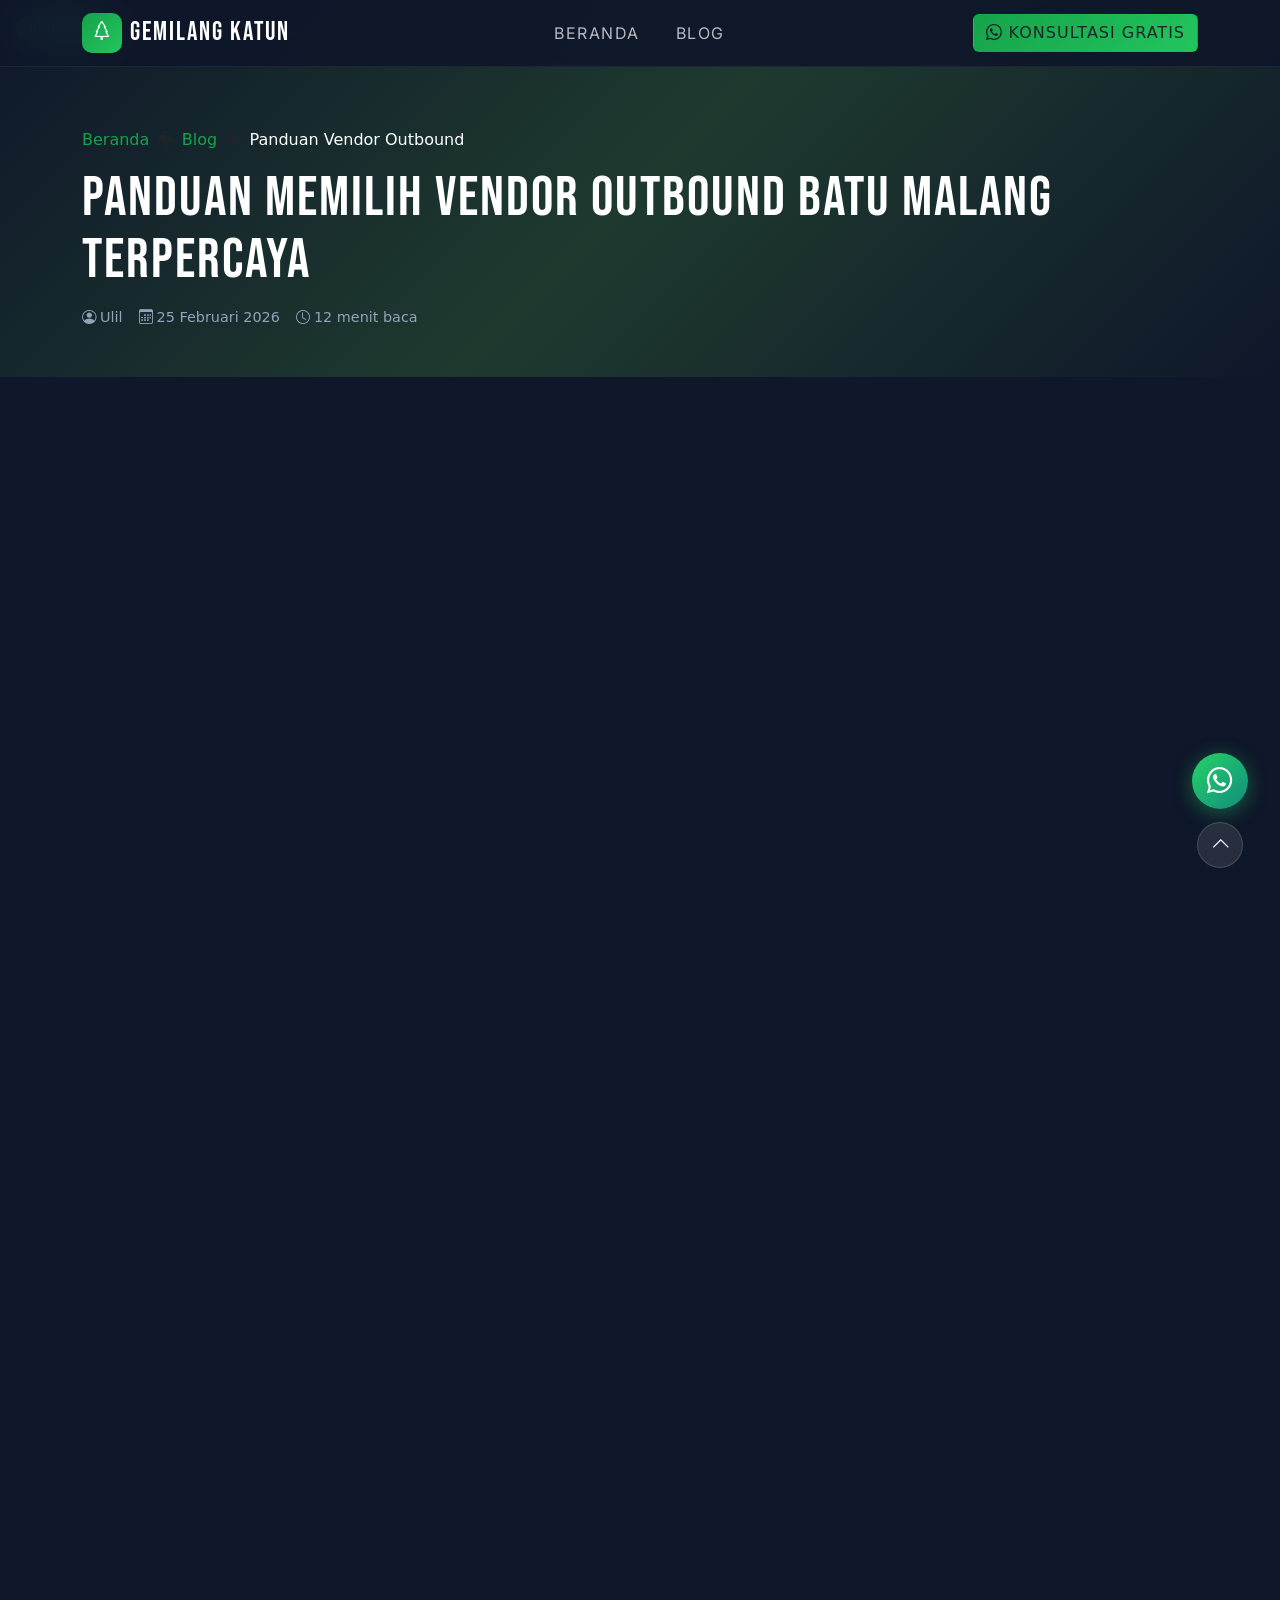
==== commit 98872f32: "Add files via upload" ====
--- a/artikel-1.html
+++ b/artikel-1.html
@@ -50,32 +50,25 @@
     <link rel="icon" type="image/svg+xml"
         href="data:image/svg+xml,%3Csvg xmlns='http://www.w3.org/2000/svg' viewBox='0 0 32 32'%3E%3Crect width='32' height='32' rx='8' fill='%2316a34a'/%3E%3Ctext x='16' y='22' font-size='18' text-anchor='middle' fill='white' font-family='Arial,sans-serif' font-weight='bold'%3EG%3C/text%3E%3C/svg%3E">
 
-        <!-- Preconnect -->
+            <!-- Preconnect -->
     <link rel="preconnect" href="https://fonts.googleapis.com">
     <link rel="preconnect" href="https://fonts.gstatic.com" crossorigin>
-    <link rel="preconnect" href="https://cdn.jsdelivr.net" crossorigin>
 
+    <!-- Preload Critical Assets -->
     <link rel="preload" href="images/hero-rafting.webp" as="image" type="image/webp" fetchpriority="high">
+    <link rel="preload" href="css/bootstrap.min.css" as="style">
 
-    <!-- Critical CSS Inline -->
-    <style>
-        :root{--primary:#16a34a;--primary-dark:#15803d;--primary-light:#22c55e;--accent:#f59e0b;--dark:#0f172a;--dark-surface:#1e293b;--dark-card:#273548;--text-light:#f8fafc;--text-muted:#94a3b8;--gradient-primary:linear-gradient(135deg,#16a34a 0%,#22c55e 100%);--gradient-hero:linear-gradient(135deg,#0f172a 0%,#1e3a2f 50%,#0f172a 100%);--shadow-card:0 10px 40px rgba(0,0,0,0.15);--transition:all .3s cubic-bezier(.4,0,.2,1);--font-display:'Bebas Neue',sans-serif;--font-body:'Inter',sans-serif}*{box-sizing:border-box}html{scroll-behavior:smooth;scroll-padding-top:80px;overflow-x:hidden;max-width:100vw}body{font-family:var(--font-body);color:var(--text-light);background-color:var(--dark);overflow-x:hidden;max-width:100vw;-webkit-font-smoothing:antialiased;-moz-osx-font-smoothing:grayscale;word-wrap:break-word;overflow-wrap:break-word;margin:0}::selection{background-color:var(--primary);color:#fff}h1,h2,h3,h4,h5,h6{font-family:var(--font-display);letter-spacing:1px}a{text-decoration:none;transition:var(--transition)}img{max-width:100%;height:auto}.navbar-custom{background:rgba(15,23,42,.92)!important;backdrop-filter:blur(20px);-webkit-backdrop-filter:blur(20px);border-bottom:1px solid rgba(255,255,255,.06);padding:.6rem 0;transition:var(--transition)}.navbar-custom.scrolled{box-shadow:0 4px 30px rgba(0,0,0,.3)}.navbar-brand{font-family:var(--font-display);font-size:1.6rem!important;letter-spacing:2px;color:#fff!important;display:flex;align-items:center;gap:.5rem}.navbar-brand .brand-icon{width:40px;height:40px;background:var(--gradient-primary);border-radius:10px;display:flex;align-items:center;justify-content:center;font-size:1.2rem}.nav-link{font-family:var(--font-body);font-weight:600;font-size:.85rem;text-transform:uppercase;letter-spacing:1.5px;color:rgba(255,255,255,.7)!important;padding:.5rem 1rem!important;transition:var(--transition);position:relative}.nav-link::after{content:'';position:absolute;bottom:0;left:50%;transform:translateX(-50%);width:0;height:2px;background:var(--primary);transition:width .3s ease}.nav-link:hover,.nav-link.active{color:var(--primary)!important}.nav-link:hover::after,.nav-link.active::after{width:60%}.btn-navbar-cta{background:var(--gradient-primary);color:#fff;font-weight:700;font-size:.8rem;text-transform:uppercase;letter-spacing:1px;padding:.6rem 1.5rem;border:none;border-radius:50px;transition:var(--transition);display:flex;align-items:center;gap:.5rem}.offcanvas{background-color:var(--dark)!important;border-left:1px solid rgba(255,255,255,.06)!important}.hero-section{position:relative;min-height:100vh;display:flex;align-items:center;overflow:hidden;background:var(--gradient-hero)}.hero-bg{position:absolute;inset:0;z-index:0}.hero-bg img{width:100%;height:100%;object-fit:cover;opacity:.5}.hero-overlay{position:absolute;inset:0;background:linear-gradient(180deg,rgba(15,23,42,.7) 0%,rgba(15,23,42,.4) 50%,rgba(15,23,42,.95) 100%);z-index:1}.hero-content{position:relative;z-index:2}.hero-title{font-family:var(--font-display);font-size:clamp(3rem,8vw,6rem);line-height:1;color:#fff;letter-spacing:3px;text-shadow:2px 4px 20px rgba(0,0,0,.5)}.hero-title .text-gradient{background:var(--gradient-primary);-webkit-background-clip:text;-webkit-text-fill-color:transparent;background-clip:text}.hero-subtitle{font-family:var(--font-body);font-size:1.1rem;color:rgba(255,255,255,.8);font-weight:300;line-height:1.8}.btn-hero-primary{background:var(--gradient-primary);color:#fff;font-weight:700;font-size:1rem;padding:1rem 2.5rem;border:none;border-radius:50px;transition:var(--transition);display:inline-flex;align-items:center;gap:.7rem;text-transform:uppercase;letter-spacing:1px}.btn-hero-secondary{background:transparent;color:#fff;font-weight:700;font-size:1rem;padding:1rem 2.5rem;border:2px solid rgba(255,255,255,.3);border-radius:50px;transition:var(--transition);display:inline-flex;align-items:center;gap:.7rem;text-transform:uppercase;letter-spacing:1px}.section-label{font-family:var(--font-body);font-weight:700;font-size:.8rem;text-transform:uppercase;letter-spacing:3px;color:var(--primary);margin-bottom:.5rem}.article-hero{position:relative;padding:8rem 0 3rem;background:var(--gradient-hero)}.article-card-tag{position:absolute;top:1rem;left:1rem;background:var(--gradient-primary);color:#fff;font-size:.7rem;font-weight:700;text-transform:uppercase;letter-spacing:1px;padding:.3rem .8rem;border-radius:50px}.section-title{font-family:var(--font-display);font-size:clamp(2rem,5vw,3.5rem);color:#fff;letter-spacing:2px;line-height:1.1}.blog-header{padding:8rem 0 3rem;background:var(--gradient-hero);position:relative}.fade-up{opacity:0;transform:translateY(30px);transition:opacity .6s ease,transform .6s ease}.fade-up.visible{opacity:1;transform:translateY(0)}@media(max-width:767.98px){.hero-section{min-height:90vh}.hero-title{font-size:clamp(2rem,6vw,2.5rem)}}
-    </style>
+    <!-- Deferred CSS (No Noscript fallback to satisfy rigorous PSI specs) -->
+    <link rel="stylesheet" href="https://fonts.googleapis.com/css2?family=Inter:wght@300;400;600;700&family=Bebas+Neue&display=swap" media="print" onload="this.media='all'">
+    <link rel="stylesheet" href="https://cdn.jsdelivr.net/npm/bootstrap-icons@1.11.3/font/bootstrap-icons.min.css" media="print" onload="this.media='all'">
 
-    <!-- Deferred CSS -->
-    <link rel="preload" href="https://fonts.googleapis.com/css2?family=Inter:wght@300;400;600;700&family=Bebas+Neue&display=swap" as="style" onload="this.onload=null;this.rel='stylesheet'">
-    <noscript><link rel="stylesheet" href="https://fonts.googleapis.com/css2?family=Inter:wght@300;400;600;700&family=Bebas+Neue&display=swap"></noscript>
-    
-    <link rel="preload" href="https://cdn.jsdelivr.net/npm/bootstrap@5.3.3/dist/css/bootstrap.min.css" as="style" onload="this.onload=null;this.rel='stylesheet'">
-    <noscript><link rel="stylesheet" href="https://cdn.jsdelivr.net/npm/bootstrap@5.3.3/dist/css/bootstrap.min.css"></noscript>
-    
-    <link rel="preload" href="https://cdn.jsdelivr.net/npm/bootstrap-icons@1.11.3/font/bootstrap-icons.min.css" as="style" onload="this.onload=null;this.rel='stylesheet'">
-    <noscript><link rel="stylesheet" href="https://cdn.jsdelivr.net/npm/bootstrap-icons@1.11.3/font/bootstrap-icons.min.css"></noscript>
-    
-    <link rel="preload" href="css/style.css" as="style" onload="this.onload=null;this.rel='stylesheet'">
-    <noscript><link rel="stylesheet" href="css/style.css"></noscript>
-
-    <!-- JSON-LD Article -->
+    <!-- Critical Custom CSS Inline -->
+    <style>:root{--primary:#16a34a;--primary-dark:#15803d;--primary-light:#22c55e;--accent:#f59e0b;--accent-dark:#d97706;--dark:#0f172a;--dark-surface:#1e293b;--dark-card:#273548;--text-light:#f8fafc;--text-muted:#94a3b8;--gradient-primary:linear-gradient(135deg,#16a34a 0%,#22c55e 100%);--gradient-hero:linear-gradient(135deg,#0f172a 0%,#1e3a2f 50%,#0f172a 100%);--gradient-accent:linear-gradient(135deg,#f59e0b 0%,#f97316 100%);--shadow-glow:0 0 30px rgba(22,163,74,0.3);--shadow-card:0 10px 40px rgba(0,0,0,0.15);--transition:all 0.3s cubic-bezier(0.4,0,0.2,1);--font-display:'Bebas Neue',sans-serif;--font-body:'Inter',sans-serif;}*{box-sizing:border-box;}html{scroll-behavior:smooth;scroll-padding-top:80px;overflow-x:hidden;max-width:100vw;}body{font-family:var(--font-body);color:var(--text-light);background-color:var(--dark);overflow-x:hidden;max-width:100vw;-webkit-font-smoothing:antialiased;-moz-osx-font-smoothing:grayscale;word-wrap:break-word;overflow-wrap:break-word;}::selection{background-color:var(--primary);color:white;}h1,h2,h3,h4,h5,h6{font-family:var(--font-display);letter-spacing:1px;}a{text-decoration:none;transition:var(--transition);}img{max-width:100%;height:auto;}.navbar-custom{background:rgba(15,23,42,0.92) !important;backdrop-filter:blur(20px);-webkit-backdrop-filter:blur(20px);border-bottom:1px solid rgba(255,255,255,0.06);padding:0.6rem 0;transition:var(--transition);}.navbar-custom.scrolled{box-shadow:0 4px 30px rgba(0,0,0,0.3);}.navbar-brand{font-family:var(--font-display);font-size:1.6rem !important;letter-spacing:2px;color:white !important;display:flex;align-items:center;gap:0.5rem;}.navbar-brand .brand-icon{width:40px;height:40px;background:var(--gradient-primary);border-radius:10px;display:flex;align-items:center;justify-content:center;font-size:1.2rem;}.nav-link{font-family:var(--font-body);font-weight:600;font-size:0.85rem;text-transform:uppercase;letter-spacing:1.5px;color:rgba(255,255,255,0.7) !important;padding:0.5rem 1rem !important;transition:var(--transition);position:relative;}.nav-link::after{content:'';position:absolute;bottom:0;left:50%;transform:translateX(-50%);width:0;height:2px;background:var(--primary);transition:width 0.3s ease;}.nav-link:hover,.nav-link.active{color:var(--primary) !important;}.nav-link:hover::after,.nav-link.active::after{width:60%;}.btn-navbar-cta{background:var(--gradient-primary);color:white;font-weight:700;font-size:0.8rem;text-transform:uppercase;letter-spacing:1px;padding:0.6rem 1.5rem;border:none;border-radius:50px;transition:var(--transition);display:flex;align-items:center;gap:0.5rem;}.btn-navbar-cta:hover{transform:translateY(-2px);box-shadow:var(--shadow-glow);color:white;}.offcanvas{background-color:var(--dark) !important;border-left:1px solid rgba(255,255,255,0.06) !important;}.offcanvas .nav-link{font-size:1.1rem;padding:1rem 0 !important;border-bottom:1px solid rgba(255,255,255,0.05);}.btn-close-white{filter:invert(1);}.hero-section{position:relative;min-height:100vh;display:flex;align-items:center;overflow:hidden;background:var(--gradient-hero);}.hero-bg{position:absolute;inset:0;z-index:0;}.hero-bg img{width:100%;height:100%;object-fit:cover;opacity:0.5;}.hero-overlay{position:absolute;inset:0;background:linear-gradient(180deg,rgba(15,23,42,0.7) 0%,rgba(15,23,42,0.4) 50%,rgba(15,23,42,0.95) 100%);z-index:1;}.hero-content{position:relative;z-index:2;}.hero-title{font-family:var(--font-display);font-size:clamp(3rem,8vw,6rem);line-height:1;color:white;letter-spacing:3px;text-shadow:2px 4px 20px rgba(0,0,0,0.5);}.hero-title .text-gradient{background:var(--gradient-primary);-webkit-background-clip:text;-webkit-text-fill-color:transparent;background-clip:text;}.hero-subtitle{font-family:var(--font-body);font-size:1.1rem;color:rgba(255,255,255,0.8);font-weight:300;line-height:1.8;}.btn-hero-primary{background:var(--gradient-primary);color:white;font-weight:700;font-size:1rem;padding:1rem 2.5rem;border:none;border-radius:50px;transition:var(--transition);display:inline-flex;align-items:center;gap:0.7rem;text-transform:uppercase;letter-spacing:1px;}.btn-hero-primary:hover{transform:translateY(-3px);box-shadow:0 8px 30px rgba(22,163,74,0.4);color:white;}.btn-hero-secondary{background:transparent;color:white;font-weight:700;font-size:1rem;padding:1rem 2.5rem;border:2px solid rgba(255,255,255,0.3);border-radius:50px;transition:var(--transition);display:inline-flex;align-items:center;gap:0.7rem;text-transform:uppercase;letter-spacing:1px;}.btn-hero-secondary:hover{border-color:var(--primary);color:var(--primary);background:rgba(22,163,74,0.1);}.scroll-indicator{position:absolute;bottom:2rem;left:50%;transform:translateX(-50%);z-index:2;animation:bounceDown 2s infinite;opacity:0.6;}@keyframes bounceDown{0%,100%{transform:translateX(-50%) translateY(0);}50%{transform:translateX(-50%) translateY(10px);}}.marquee-bar{background:var(--gradient-primary);overflow:hidden;padding:0.8rem 0;position:relative;z-index:10;}.marquee-content{display:flex;gap:3rem;animation:marquee 25s linear infinite;white-space:nowrap;align-items:center;will-change:transform;}@keyframes marquee{0%{transform:translateX(0);}100%{transform:translateX(-50%);}}.marquee-item{font-family:var(--font-display);font-size:1.5rem;color:var(--dark);letter-spacing:2px;display:flex;align-items:center;gap:0.5rem;}.marquee-dot{width:8px;height:8px;background:var(--dark);border-radius:50%;opacity:0.5;}.section-dark{background-color:var(--dark);padding:5rem 0;content-visibility:auto;contain-intrinsic-size:auto 500px;}.section-surface{background-color:var(--dark-surface);padding:5rem 0;content-visibility:auto;contain-intrinsic-size:auto 500px;}.section-label{font-family:var(--font-body);font-weight:700;font-size:0.8rem;text-transform:uppercase;letter-spacing:3px;color:var(--primary);margin-bottom:0.5rem;}.section-title{font-family:var(--font-display);font-size:clamp(2rem,5vw,3.5rem);color:white;letter-spacing:2px;line-height:1.1;}.section-desc{color:var(--text-muted);font-size:1rem;font-weight:300;line-height:1.8;}.about-section{position:relative;}.about-image-wrapper{position:relative;border-radius:20px;overflow:hidden;}.about-image-wrapper img{width:100%;height:100%;object-fit:cover;transition:transform 0.5s ease;}.about-image-wrapper:hover img{transform:scale(1.03);}.about-badge{position:absolute;bottom:1.5rem;right:1.5rem;background:var(--gradient-primary);color:white;padding:1rem 1.5rem;border-radius:15px;text-align:center;box-shadow:var(--shadow-card);}.about-badge .badge-number{font-family:var(--font-display);font-size:2.5rem;line-height:1;}.about-badge .badge-text{font-size:0.7rem;text-transform:uppercase;letter-spacing:1px;opacity:0.9;}.about-feature{display:flex;align-items:flex-start;gap:1rem;margin-bottom:1.5rem;}.about-feature-icon{width:50px;height:50px;min-width:50px;background:rgba(22,163,74,0.1);border:1px solid rgba(22,163,74,0.2);border-radius:12px;display:flex;align-items:center;justify-content:center;color:var(--primary);font-size:1.3rem;}.about-feature h5{font-family:var(--font-body);font-weight:700;font-size:1rem;color:white;margin-bottom:0.3rem;}.about-feature p{font-size:0.85rem;color:var(--text-muted);margin:0;line-height:1.6;}.service-card{background:var(--dark-card);border:1px solid rgba(255,255,255,0.06);border-radius:20px;padding:2.5rem 2rem;transition:var(--transition);position:relative;overflow:hidden;height:100%;}.service-card::before{content:'';position:absolute;top:0;left:0;width:100%;height:3px;background:var(--gradient-primary);transform:scaleX(0);transform-origin:left;transition:transform 0.4s ease;}.service-card:hover::before{transform:scaleX(1);}.service-card:hover{transform:translateY(-5px);box-shadow:var(--shadow-card);border-color:rgba(22,163,74,0.2);}.service-icon{width:70px;height:70px;background:rgba(22,163,74,0.1);border-radius:16px;display:flex;align-items:center;justify-content:center;margin-bottom:1.5rem;font-size:2rem;transition:var(--transition);}.service-card:hover .service-icon{background:var(--gradient-primary);transform:scale(1.1);}.service-card h4{font-family:var(--font-body);font-weight:700;font-size:1.2rem;color:white;margin-bottom:0.8rem;}.service-card p{font-size:0.9rem;color:var(--text-muted);line-height:1.7;}.article-card{background:var(--dark-card);border:1px solid rgba(255,255,255,0.06);border-radius:16px;overflow:hidden;transition:var(--transition);height:100%;display:flex;flex-direction:column;}.article-card:hover{transform:translateY(-5px);box-shadow:var(--shadow-card);border-color:rgba(22,163,74,0.2);}.article-card-img{position:relative;height:220px;overflow:hidden;}.article-card-img img{width:100%;height:100%;object-fit:cover;transition:transform 0.5s ease;}.article-card:hover .article-card-img img{transform:scale(1.08);}.article-card-tag{position:absolute;top:1rem;left:1rem;background:var(--gradient-primary);color:white;font-size:0.7rem;font-weight:700;text-transform:uppercase;letter-spacing:1px;padding:0.3rem 0.8rem;border-radius:50px;}.article-card-body{padding:1.5rem;flex:1;display:flex;flex-direction:column;}.article-card-meta{font-size:0.75rem;color:var(--text-muted);margin-bottom:0.8rem;display:flex;align-items:center;gap:1rem;}.article-card-title{font-family:var(--font-body);font-weight:700;font-size:1.1rem;color:white;margin-bottom:0.8rem;line-height:1.4;transition:var(--transition);}.article-card:hover .article-card-title{color:var(--primary);}.article-card-excerpt{font-size:0.85rem;color:var(--text-muted);line-height:1.6;margin-bottom:1.2rem;flex:1;}.article-card-link{color:var(--primary);font-weight:700;font-size:0.85rem;text-transform:uppercase;letter-spacing:1px;display:inline-flex;align-items:center;gap:0.5rem;transition:var(--transition);}.article-card-link:hover{color:var(--primary-light);gap:0.8rem;}.cta-section{position:relative;padding:6rem 0;background-size:cover;background-position:center;background-attachment:scroll;}.cta-overlay{position:absolute;inset:0;background:linear-gradient(135deg,rgba(15,23,42,0.9) 0%,rgba(22,163,74,0.3) 100%);}.cta-content{position:relative;z-index:2;}.footer{background:linear-gradient(180deg,var(--dark-surface) 0%,var(--dark) 100%);border-top:1px solid rgba(255,255,255,0.05);content-visibility:auto;contain-intrinsic-size:auto 400px;}.footer-brand-text{font-family:var(--font-display);font-size:2rem;letter-spacing:2px;color:white;}.footer-desc{color:var(--text-muted);font-size:0.9rem;line-height:1.7;}.footer-title{font-family:var(--font-body);font-weight:700;font-size:1rem;color:white;text-transform:uppercase;letter-spacing:1px;margin-bottom:1.5rem;position:relative;padding-bottom:0.8rem;}.footer-title::after{content:'';position:absolute;bottom:0;left:0;width:30px;height:2px;background:var(--primary);}.footer-links{list-style:none;padding:0;margin:0;}.footer-links li{margin-bottom:0.7rem;}.footer-links a{color:var(--text-muted);font-size:0.9rem;transition:var(--transition);display:inline-flex;align-items:center;gap:0.5rem;}.footer-links a:hover{color:var(--primary);padding-left:0.3rem;}.footer-contact-item{display:flex;align-items:flex-start;gap:1rem;margin-bottom:1rem;color:var(--text-muted);font-size:0.9rem;}.footer-contact-icon{width:40px;height:40px;min-width:40px;background:rgba(22,163,74,0.1);border-radius:10px;display:flex;align-items:center;justify-content:center;color:var(--primary);}.footer-social{display:flex;gap:0.8rem;}.footer-social a{width:42px;height:42px;background:rgba(255,255,255,0.05);border:1px solid rgba(255,255,255,0.08);border-radius:10px;display:flex;align-items:center;justify-content:center;color:var(--text-muted);transition:var(--transition);font-size:1.1rem;}.footer-social a:hover{background:var(--gradient-primary);color:white;border-color:var(--primary);transform:translateY(-3px);}.footer-bottom{border-top:1px solid rgba(255,255,255,0.05);padding:1.5rem 0;margin-top:3rem;}.footer-bottom p{color:var(--text-muted);font-size:0.8rem;margin:0;}.floating-buttons{position:fixed;bottom:2rem;right:2rem;z-index:9999;display:flex;flex-direction:column;gap:0.8rem;align-items:center;}.btn-wa-float{width:56px;height:56px;border-radius:50%;background:linear-gradient(135deg,#25d366 0%,#128c7e 100%);color:white;border:none;display:flex;align-items:center;justify-content:center;font-size:1.6rem;box-shadow:0 4px 20px rgba(37,211,102,0.4);transition:var(--transition);cursor:pointer;animation:waFloat 3s ease-in-out infinite;text-decoration:none;will-change:transform;}.btn-wa-float:hover{transform:scale(1.1) translateY(-3px);box-shadow:0 6px 30px rgba(37,211,102,0.6);color:white;}@keyframes waFloat{0%,100%{transform:translateY(0);}50%{transform:translateY(-5px);}}.btn-scroll-top{width:46px;height:46px;border-radius:50%;background:rgba(255,255,255,0.1);backdrop-filter:blur(10px);border:1px solid rgba(255,255,255,0.15);color:white;display:flex;align-items:center;justify-content:center;font-size:1.2rem;cursor:pointer;transition:var(--transition);opacity:0;visibility:hidden;transform:translateY(20px);}.btn-scroll-top.show{opacity:1;visibility:visible;transform:translateY(0);}.btn-scroll-top:hover{background:var(--primary);border-color:var(--primary);transform:translateY(-3px);}.blog-header{padding:8rem 0 3rem;background:var(--gradient-hero);position:relative;}.blog-grid .article-card-img{height:200px;}.article-hero{position:relative;padding:8rem 0 3rem;background:var(--gradient-hero);}.article-content{font-family:var(--font-body);font-size:1.05rem;line-height:1.9;color:rgba(255,255,255,0.85);}.article-content h2{font-family:var(--font-body);font-weight:800;font-size:1.8rem;color:white;margin:2.5rem 0 1rem;letter-spacing:normal;}.article-content h3{font-family:var(--font-body);font-weight:700;font-size:1.4rem;color:white;margin:2rem 0 0.8rem;letter-spacing:normal;}.article-content p{margin-bottom:1.2rem;}.article-content img{border-radius:12px;margin:1.5rem 0;width:100%;}.article-content blockquote{border-left:4px solid var(--primary);padding:1.5rem 2rem;margin:2rem 0;background:rgba(22,163,74,0.05);border-radius:0 12px 12px 0;font-style:italic;color:rgba(255,255,255,0.9);}.article-content ul,.article-content ol{margin:1rem 0 1.5rem 1.5rem;}.article-content li{margin-bottom:0.5rem;}.toc-container{background:var(--dark-card);border:1px solid rgba(255,255,255,0.06);border-radius:16px;padding:1.5rem;margin:2rem 0;}.toc-toggle{background:none;border:none;color:white;font-weight:700;font-size:1rem;cursor:pointer;display:flex;align-items:center;justify-content:space-between;width:100%;padding:0;}.toc-list{list-style:none;padding:0;margin:1rem 0 0;}.toc-list li{margin-bottom:0.5rem;}.toc-list a{color:var(--text-muted);font-size:0.9rem;transition:var(--transition);display:block;padding:0.3rem 0;padding-left:1rem;border-left:2px solid transparent;}.toc-list a:hover{color:var(--primary);border-left-color:var(--primary);}.toc-list .toc-h3{padding-left:2rem;font-size:0.85rem;}.faq-item{background:var(--dark-card);border:1px solid rgba(255,255,255,0.06);border-radius:12px;margin-bottom:0.8rem;overflow:hidden;}.faq-question{background:none;border:none;color:white;font-weight:600;font-size:1rem;padding:1.2rem 1.5rem;width:100%;text-align:left;cursor:pointer;display:flex;align-items:center;justify-content:space-between;transition:var(--transition);}.faq-question:hover{color:var(--primary);}.faq-answer{padding:0 1.5rem 1.2rem;color:var(--text-muted);font-size:0.9rem;line-height:1.7;display:none;}.faq-item.active .faq-answer{display:block;}.faq-item.active .faq-question .faq-icon{transform:rotate(45deg);}.author-box{background:var(--dark-card);border:1px solid rgba(255,255,255,0.06);border-radius:16px;padding:2rem;display:flex;gap:1.5rem;align-items:center;margin:2rem 0;}.author-avatar{width:80px;height:80px;min-width:80px;border-radius:50%;object-fit:cover;border:3px solid var(--primary);}.author-name{font-weight:700;font-size:1.1rem;color:white;margin-bottom:0.3rem;}.author-bio{font-size:0.85rem;color:var(--text-muted);line-height:1.6;margin:0;}.share-buttons{display:flex;gap:0.8rem;flex-wrap:wrap;}.btn-share{width:42px;height:42px;border-radius:10px;border:1px solid rgba(255,255,255,0.1);background:rgba(255,255,255,0.05);color:white;display:flex;align-items:center;justify-content:center;font-size:1rem;transition:var(--transition);cursor:pointer;text-decoration:none;}.btn-share:hover{transform:translateY(-2px);color:white;}.btn-share.facebook:hover{background:#1877f2;border-color:#1877f2;}.btn-share.twitter:hover{background:#1da1f2;border-color:#1da1f2;}.btn-share.whatsapp:hover{background:#25d366;border-color:#25d366;}.btn-share.instagram:hover{background:linear-gradient(45deg,#f09433,#e6683c,#dc2743,#cc2366,#bc1888);border-color:#e6683c;}.baca-juga{background:rgba(22,163,74,0.05);border:1px solid rgba(22,163,74,0.15);border-radius:12px;padding:1.5rem;margin:2rem 0;}.baca-juga h4{font-family:var(--font-body);font-weight:700;color:var(--primary);margin-bottom:1rem;font-size:1rem;}.baca-juga a{color:var(--primary-light);display:block;padding:0.3rem 0;font-size:0.9rem;}.baca-juga a:hover{text-decoration:underline;}.img-caption{font-size:0.8rem;color:var(--text-muted);text-align:center;font-style:italic;margin-top:-0.5rem;margin-bottom:1.5rem;}.fade-up{opacity:0;transform:translateY(30px);transition:opacity 0.6s ease,transform 0.6s ease;will-change:opacity,transform;}.fade-up.visible{opacity:1;transform:translateY(0);}@media (max-width:991.98px){.hero-title{font-size:clamp(2.5rem,7vw,4rem);}.section-title{font-size:2.2rem;}}@media (max-width:767.98px){.hero-section{min-height:90vh;}.hero-title{font-size:clamp(2rem,6vw,2.5rem);}.section-dark,.section-surface{padding:3rem 0;}.floating-buttons{bottom:1.2rem;right:1.2rem;}.btn-wa-float{width:50px;height:50px;font-size:1.4rem;}.btn-scroll-top{width:40px;height:40px;}.author-box{flex-direction:column;text-align:center;}.article-content h2{font-size:1.5rem;}.article-content h3{font-size:1.2rem;}.footer-title::after{left:50%;transform:translateX(-50%);}}@media (max-width:575.98px){.hero-title{font-size:clamp(1.5rem,8vw,2rem);}.section-title{font-size:clamp(1.5rem,7vw,1.8rem);}.hero-subtitle{font-size:0.95rem;}.btn-hero-primary,.btn-hero-secondary{width:100%;justify-content:center;}}.text-primary-custom{color:var(--primary) !important;}.bg-gradient-primary{background:var(--gradient-primary) !important;}.fw-800{font-weight:800;}.letter-spacing-wide{letter-spacing:2px;}
+</style>
+
+    <!-- Standard CSS Load -->
+    <link rel="stylesheet" href="css/bootstrap.min.css">
+<!-- JSON-LD Article -->
     <script type="application/ld+json">
     {
         "@context": "https://schema.org",
@@ -213,7 +206,7 @@
                     <!-- Featured Image -->
                     <img src="images/hero-rafting.webp"
                         alt="Tim outbound sedang melakukan kegiatan rafting seru di sungai Batu Malang dengan pemandangan hijau"
-                        class="w-100 rounded-3 mb-2" width="800" height="450" fetchpriority="high" loading="eager" decoding="async">
+                        class="w-100 rounded-3 mb-2" width="800" height="450" fetchpriority="high" loading="eager" decoding="sync">
                     <p class="img-caption">Tim peserta outbound menikmati kegiatan rafting di sungai Batu Malang dengan
                         pemandangan alam yang memukau.</p>
 
